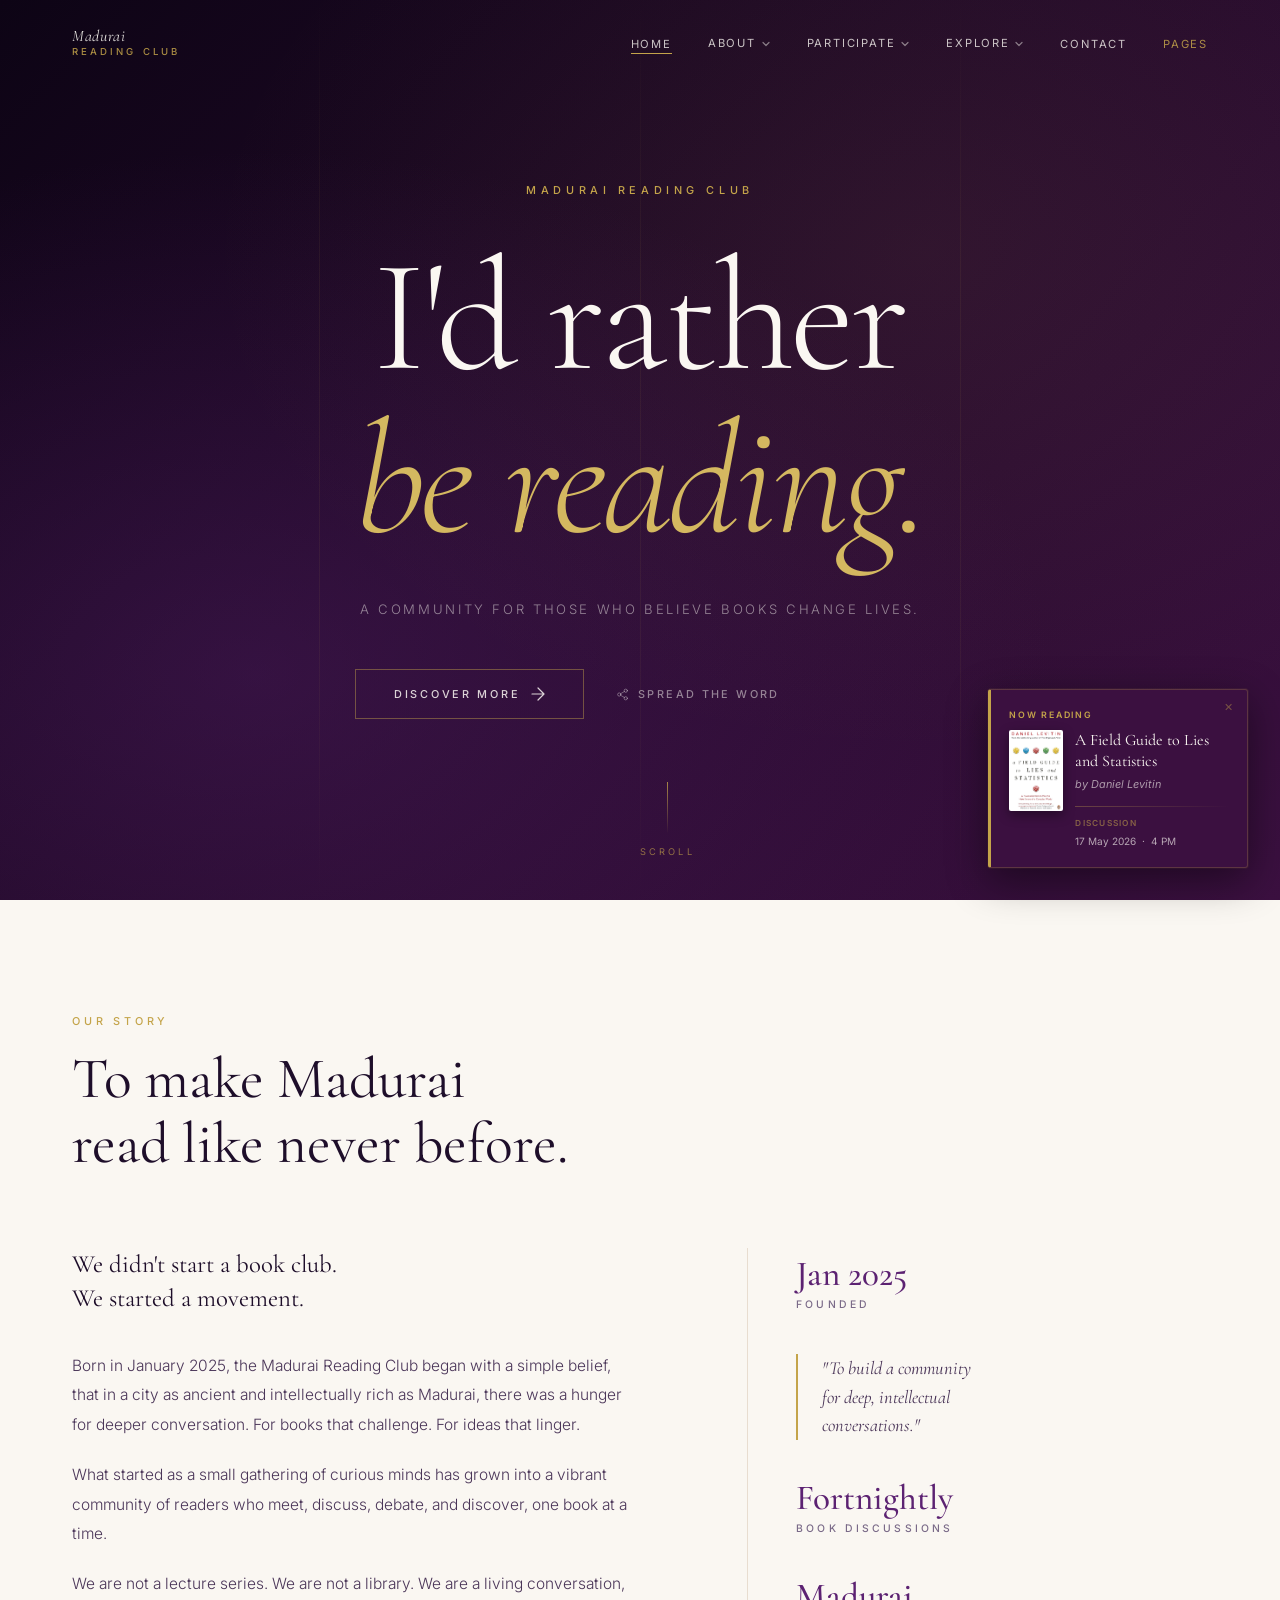
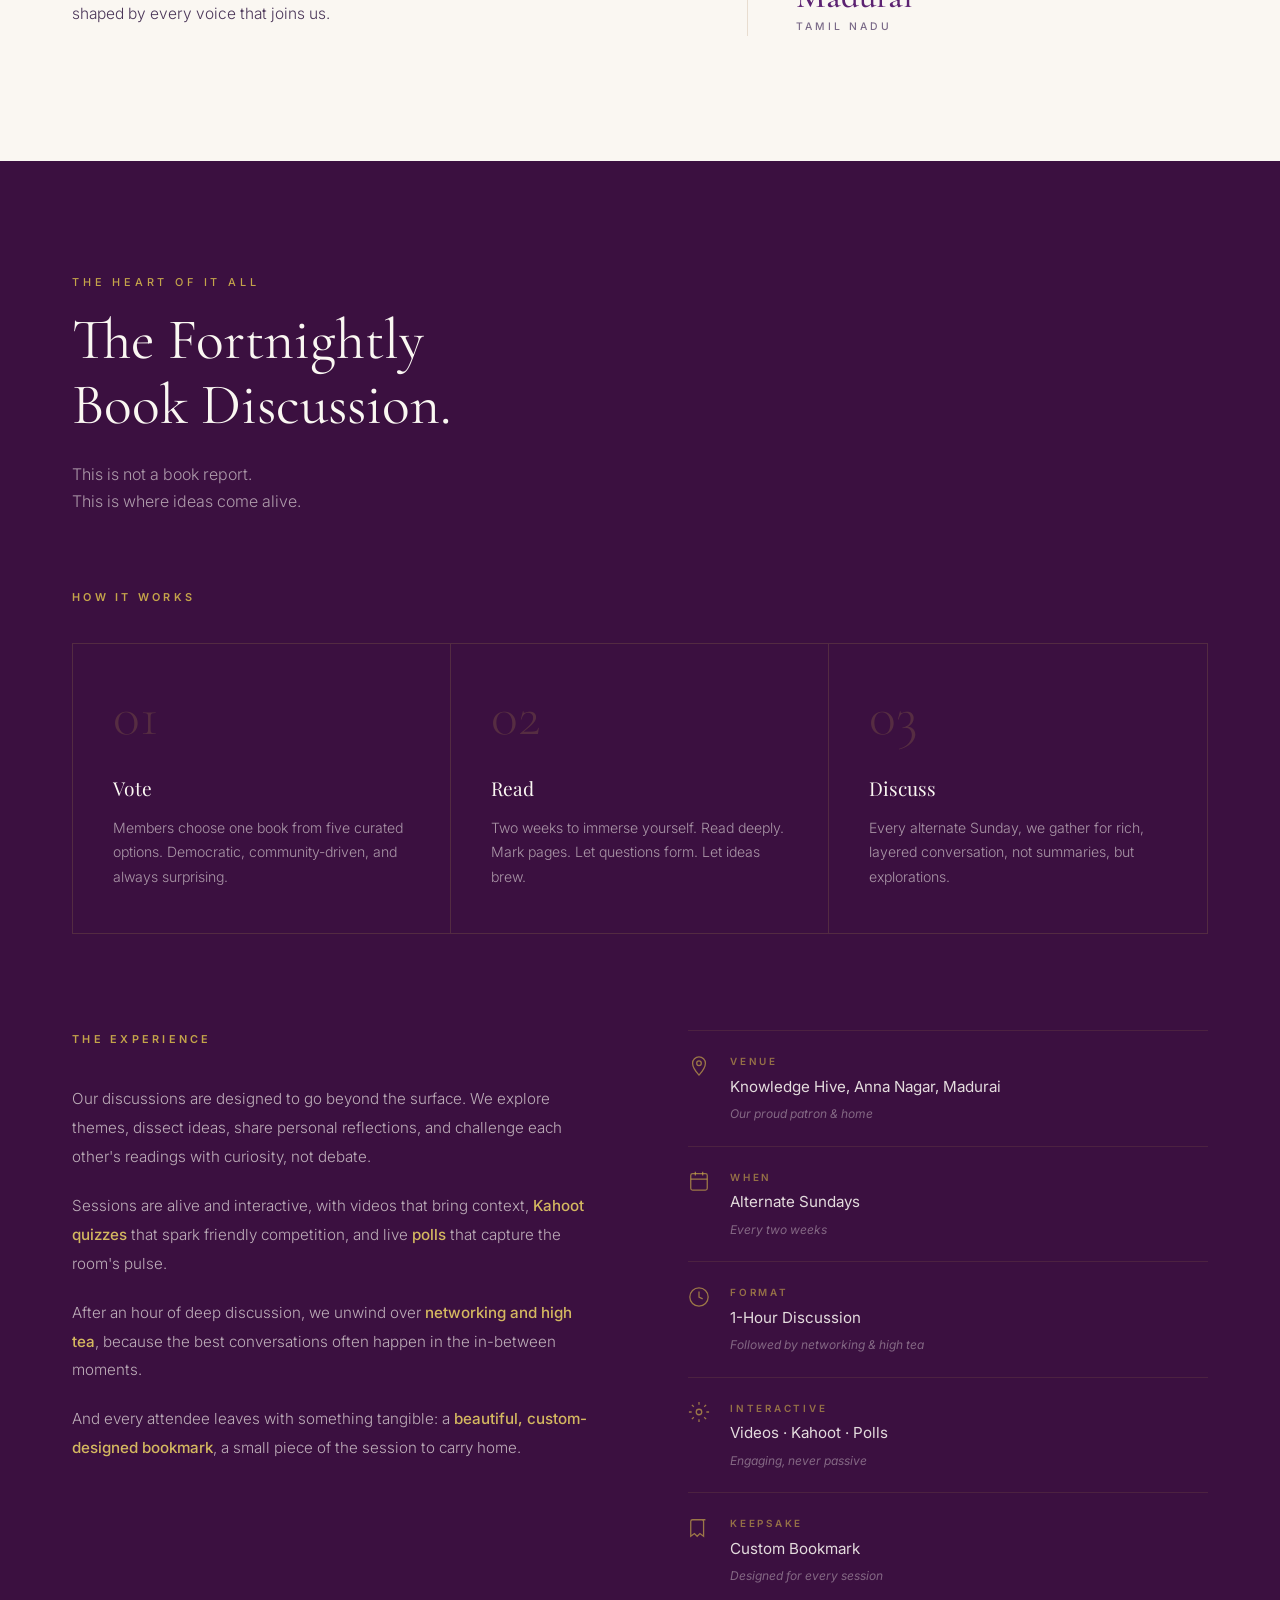
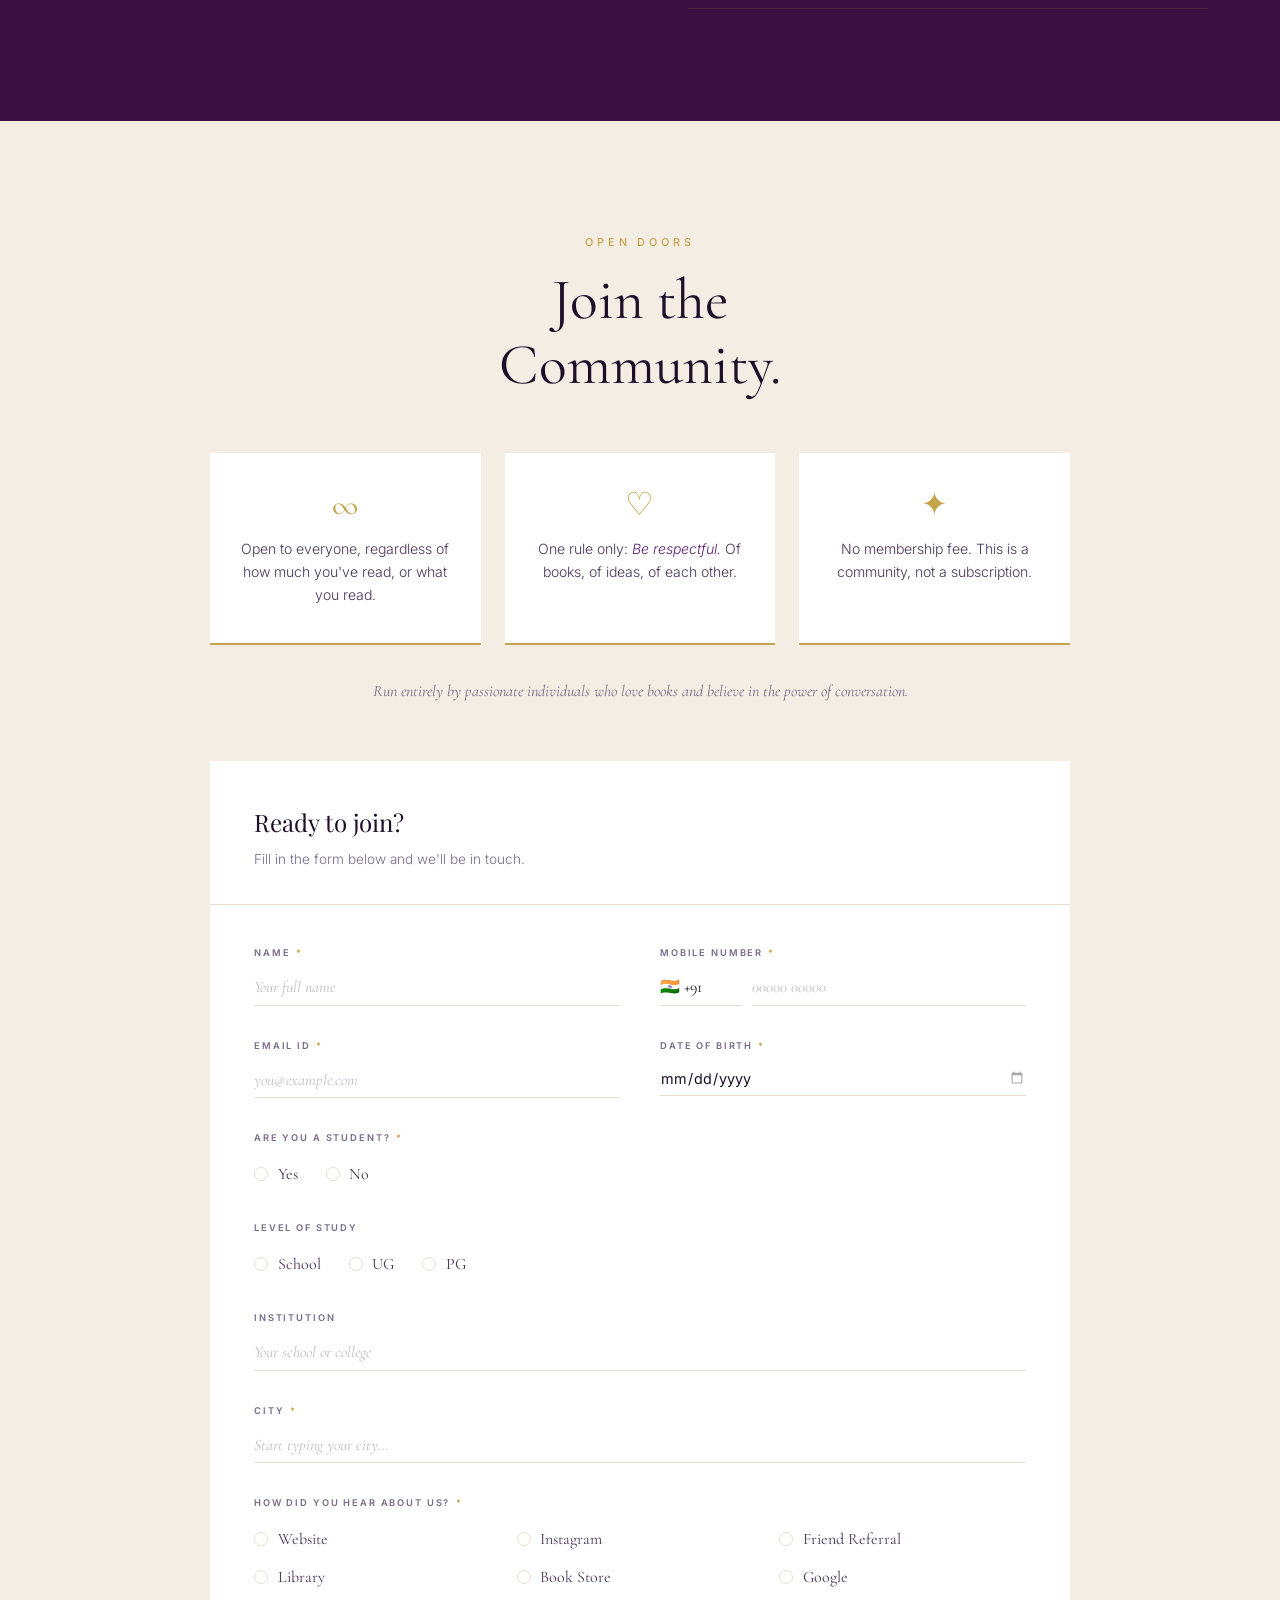
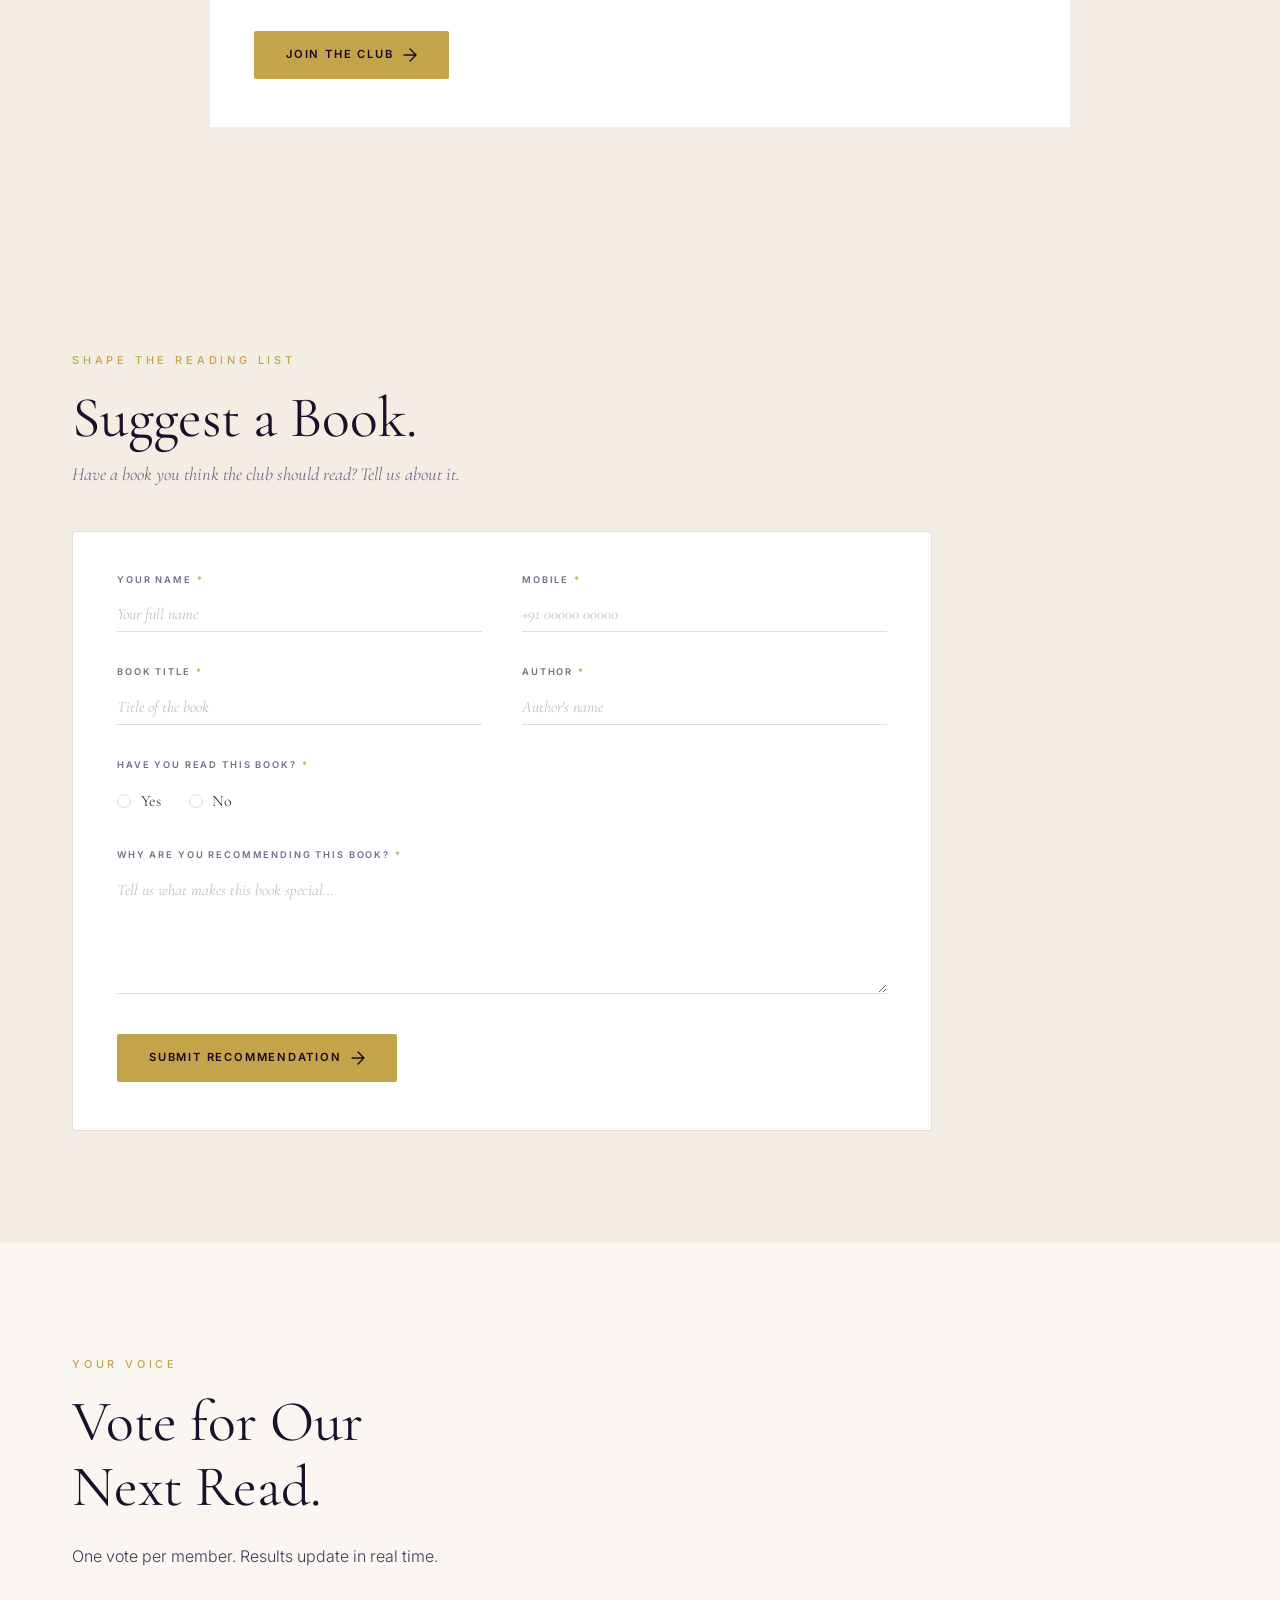
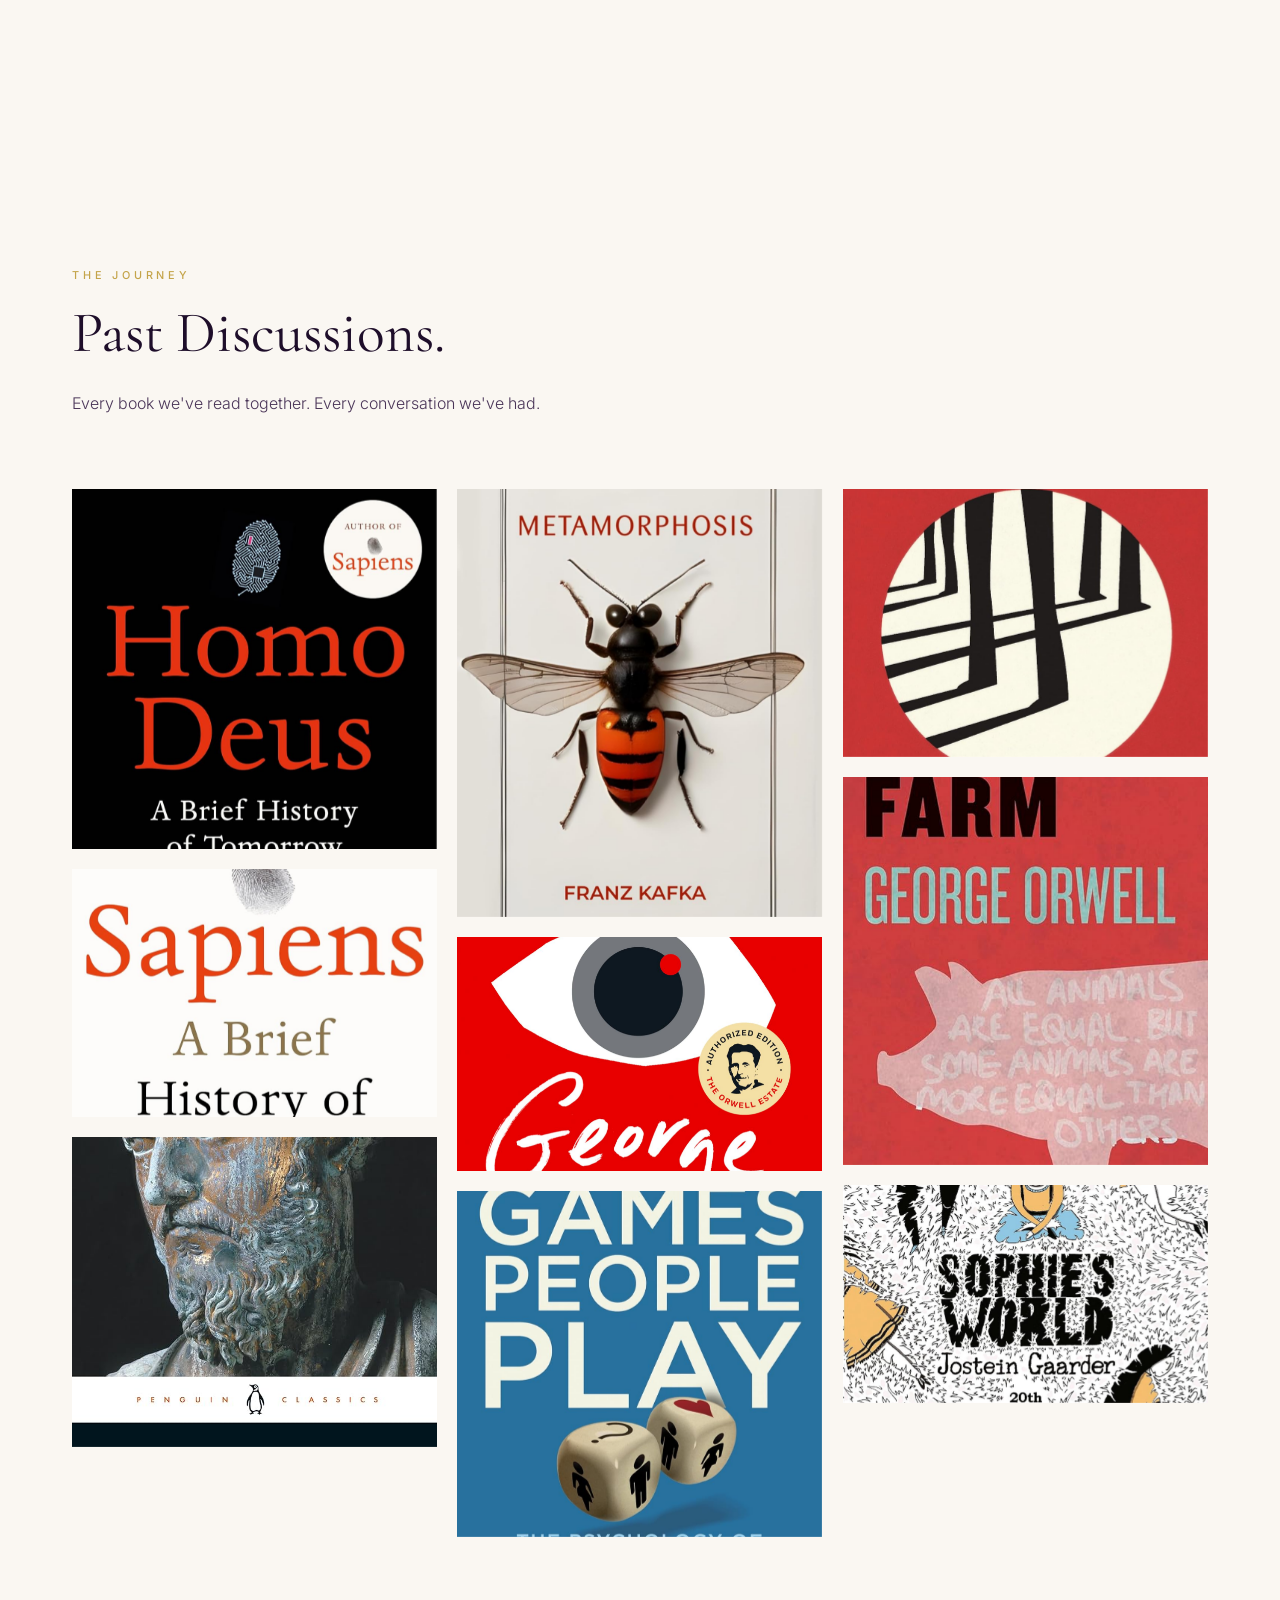
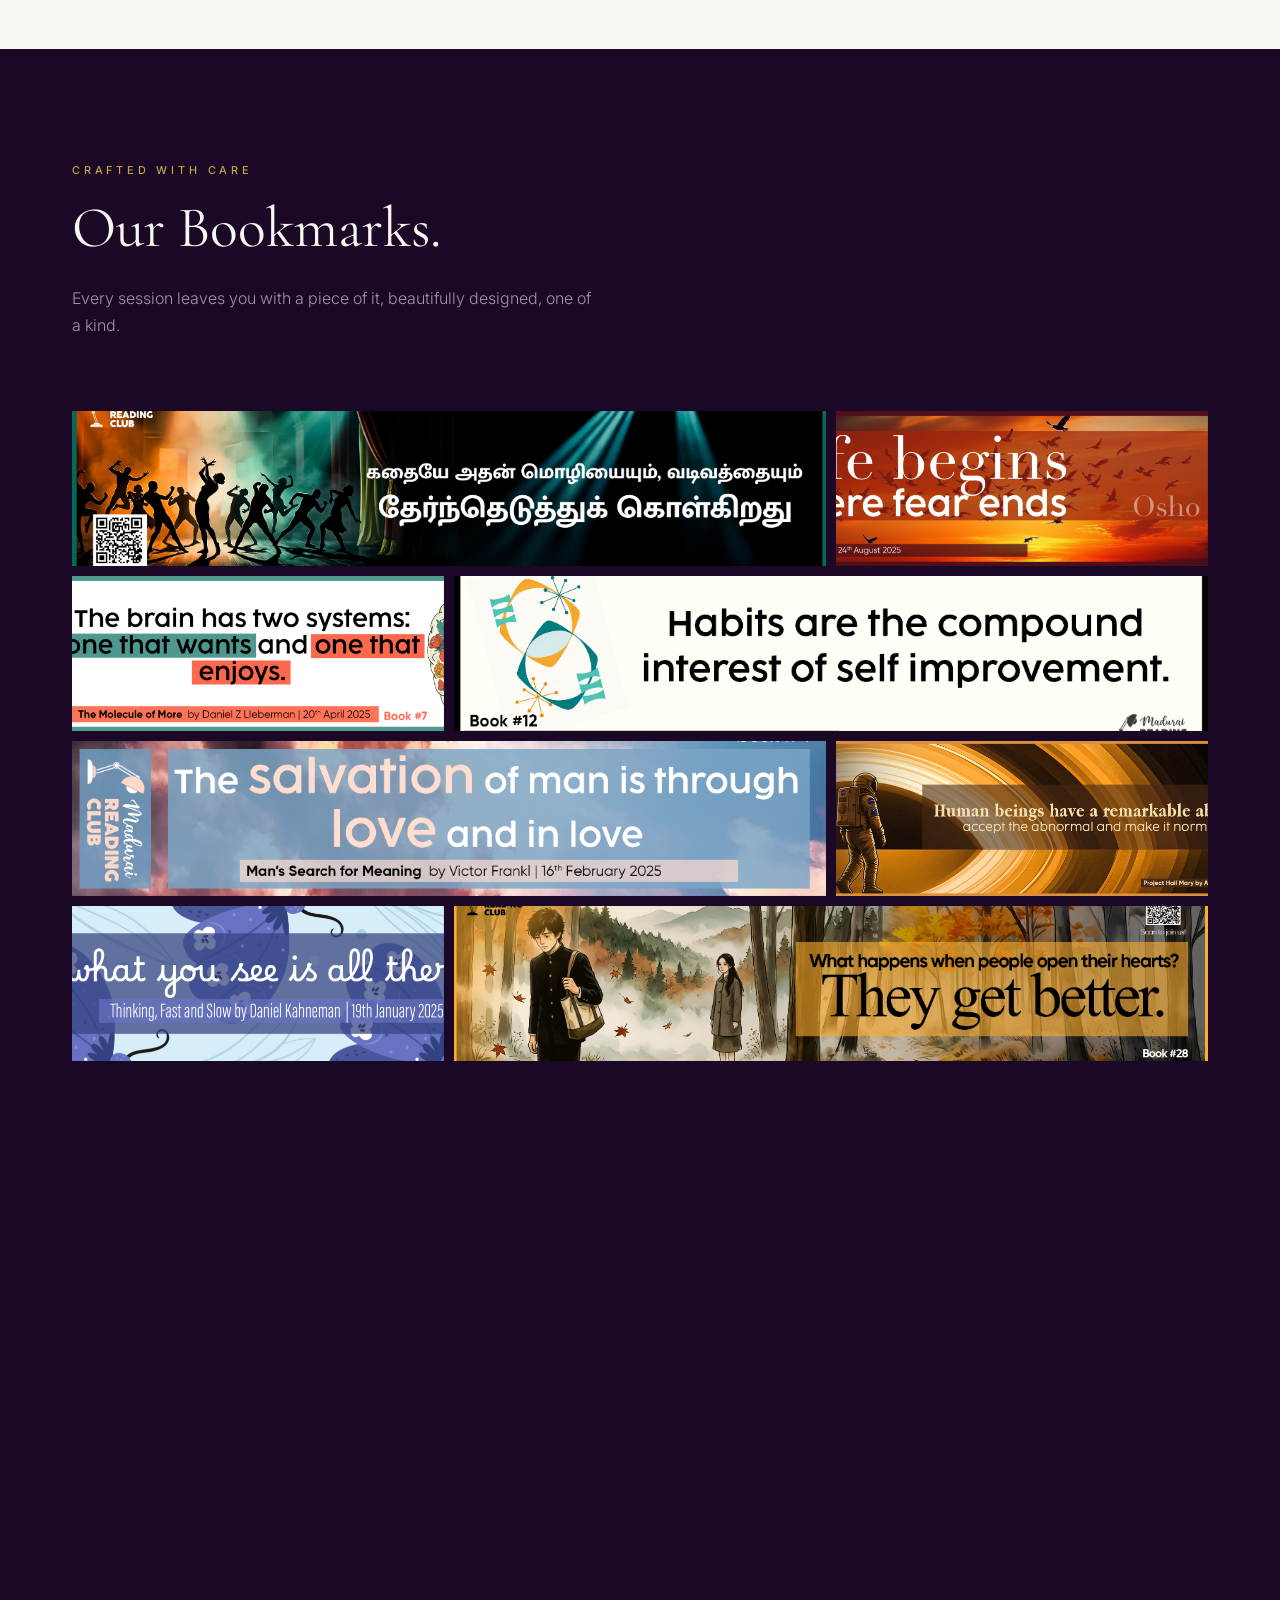
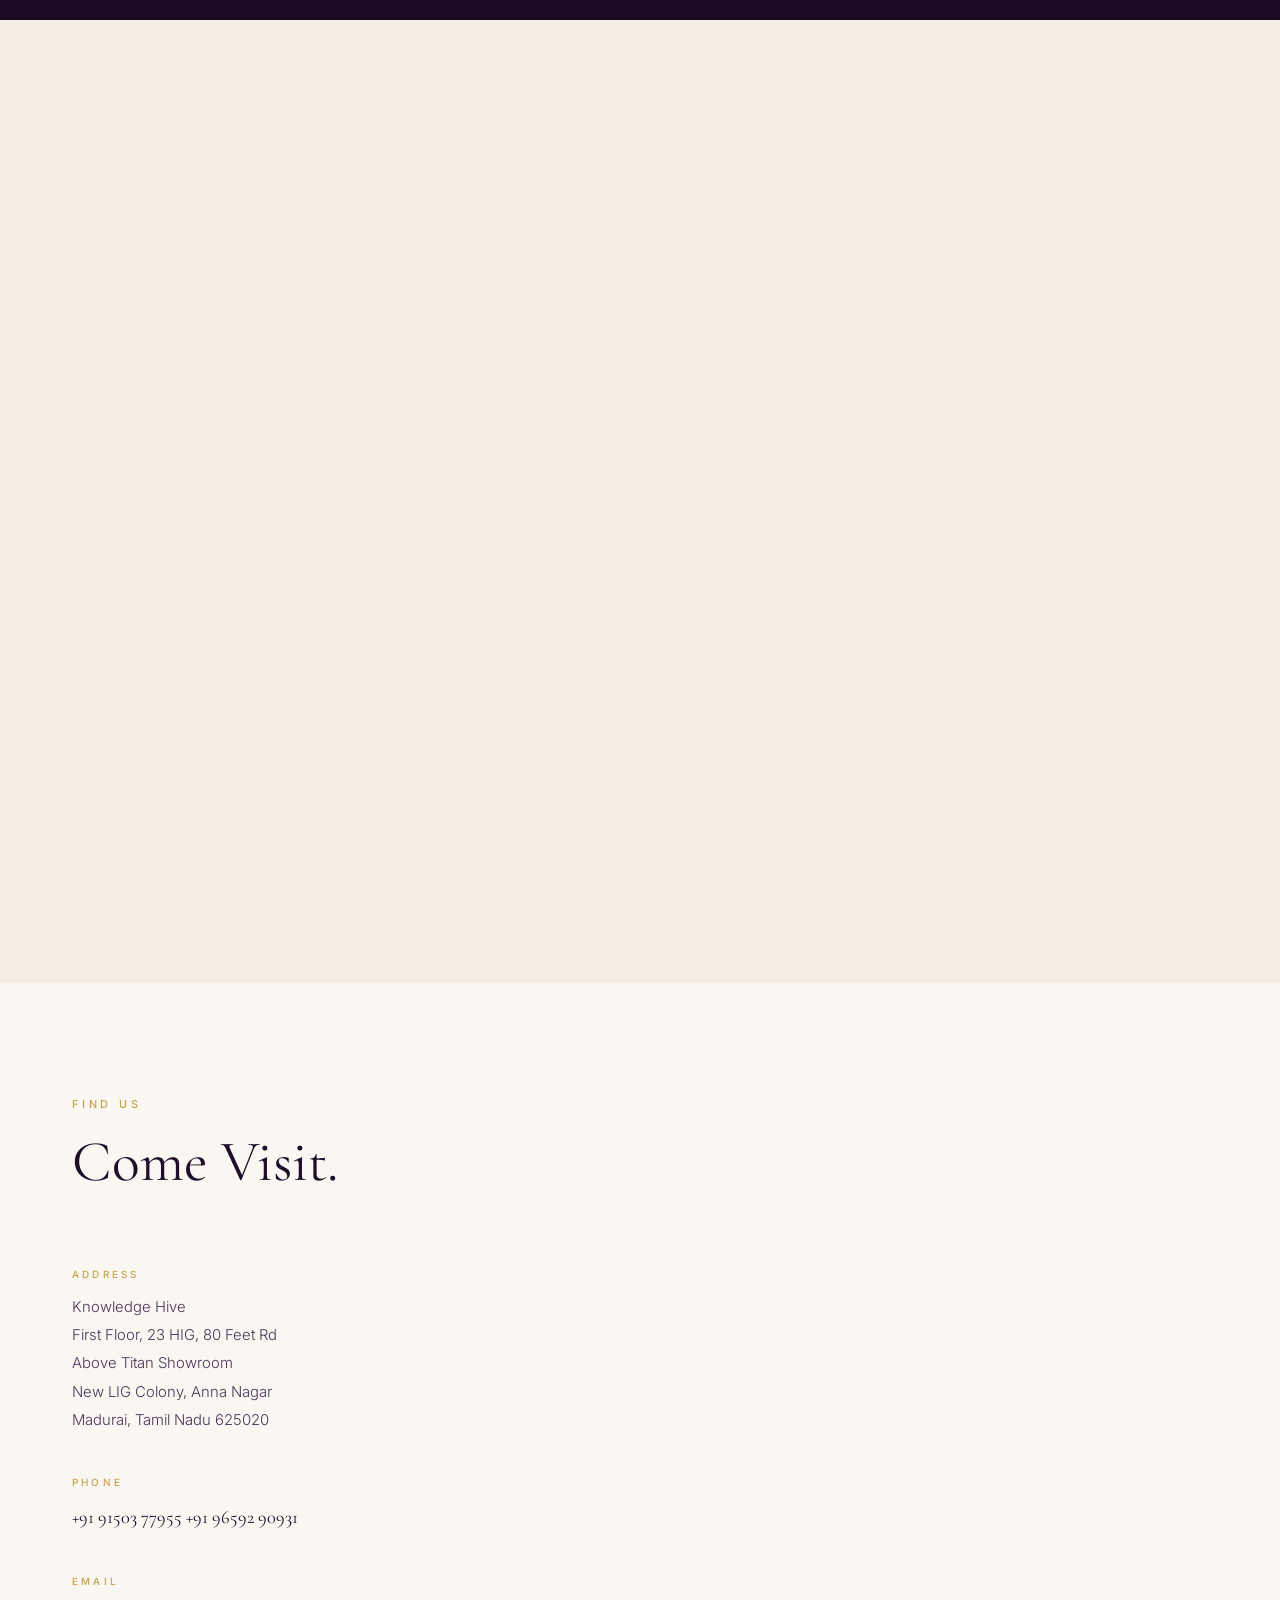
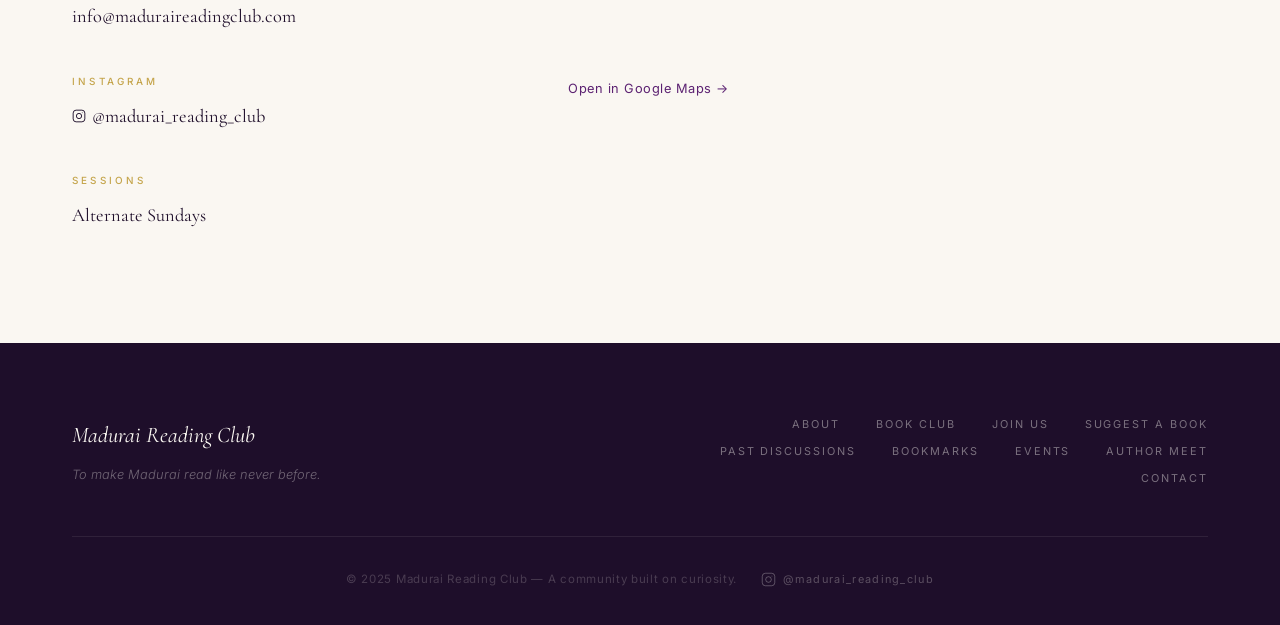
==== index.html @ 2e682411 "Add city autocomplete field to join form Co-Authored-By: Claude Sonnet 4.6 <noreply@anthropic.com>" ====
<!DOCTYPE html>
<html lang="en">
<head>
  <meta charset="UTF-8" />
  <meta name="viewport" content="width=device-width, initial-scale=1.0" />
  <title>Madurai Reading Club: Read. Discuss. Connect.</title>
  <meta name="description" content="A community for deep, intellectual conversations around books. Based in Madurai, Tamil Nadu." />

  <!-- Google Fonts: Cormorant Garamond (display) + Playfair Display (headings) + Inter (body) -->
  <link rel="preconnect" href="https://fonts.googleapis.com" />
  <link rel="preconnect" href="https://fonts.gstatic.com" crossorigin />
  <link href="https://fonts.googleapis.com/css2?family=Cormorant+Garamond:ital,wght@0,300;0,400;0,500;0,600;1,300;1,400;1,500;1,600&family=Playfair+Display:ital,wght@0,400;0,500;0,700;1,400;1,500&family=Inter:wght@300;400;500;600&display=swap" rel="stylesheet" />

  <link rel="icon" type="image/png" href="images/Logo Circular.png" />

  <!-- Open Graph -->
  <meta property="og:title"       content="Madurai Reading Club" />
  <meta property="og:description" content="For those who believe books are meant to be discussed, not just read." />
  <meta property="og:image"       content="https://www.maduraireadingclub.com/contact-card.png" />
  <meta property="og:url"         content="https://www.maduraireadingclub.com" />
  <meta property="og:type"        content="website" />

  <!-- Twitter Card -->
  <meta name="twitter:card"        content="summary_large_image" />
  <meta name="twitter:title"       content="Madurai Reading Club" />
  <meta name="twitter:description" content="For those who believe books are meant to be discussed, not just read." />
  <meta name="twitter:image"       content="https://www.maduraireadingclub.com/contact-card.png" />

  <link rel="stylesheet" href="styles.css" />
</head>
<body>

  <!-- ============================================================
       NAVIGATION
       ============================================================ -->
  <nav class="nav" id="nav">
    <div class="nav-container">
      <a href="#home" class="nav-logo">
        <span class="nav-logo-line1">Madurai</span>
        <span class="nav-logo-line2">Reading Club</span>
      </a>

      <!-- Hamburger (mobile) -->
      <button class="nav-toggle" id="navToggle" aria-label="Open menu" aria-expanded="false">
        <span></span>
        <span></span>
        <span></span>
      </button>

      <ul class="nav-menu" id="navMenu" role="list">

        <li><a href="#home" class="nav-link">Home</a></li>

        <!-- About group -->
        <li class="nav-group" id="navGroupAbout">
          <button class="nav-group-btn" aria-haspopup="true" aria-expanded="false">
            About
            <svg class="nav-chevron" width="10" height="10" viewBox="0 0 10 10" fill="none" aria-hidden="true">
              <path d="M2 3.5l3 3 3-3" stroke="currentColor" stroke-width="1.2" stroke-linecap="round" stroke-linejoin="round"/>
            </svg>
          </button>
          <ul class="nav-dropdown" role="menu">
            <li><a href="#about"       class="nav-link nav-drop-link" role="menuitem">About Us</a></li>
            <li><a href="#book-club"   class="nav-link nav-drop-link" role="menuitem">Book Club</a></li>
            <li><a href="#author-meet" class="nav-link nav-drop-link" role="menuitem">Author Meet</a></li>
          </ul>
        </li>

        <!-- Participate group -->
        <li class="nav-group" id="navGroupParticipate">
          <button class="nav-group-btn" aria-haspopup="true" aria-expanded="false">
            Participate
            <svg class="nav-chevron" width="10" height="10" viewBox="0 0 10 10" fill="none" aria-hidden="true">
              <path d="M2 3.5l3 3 3-3" stroke="currentColor" stroke-width="1.2" stroke-linecap="round" stroke-linejoin="round"/>
            </svg>
          </button>
          <ul class="nav-dropdown" role="menu">
            <li><a href="#join"    class="nav-link nav-drop-link" role="menuitem">Join Us</a></li>
            <li><a href="#vote"    class="nav-link nav-drop-link" role="menuitem">Vote</a></li>
            <li><a href="#suggest" class="nav-link nav-drop-link" role="menuitem">Suggest a Book</a></li>
          </ul>
        </li>

        <!-- Explore group -->
        <li class="nav-group" id="navGroupExplore">
          <button class="nav-group-btn" aria-haspopup="true" aria-expanded="false">
            Explore
            <svg class="nav-chevron" width="10" height="10" viewBox="0 0 10 10" fill="none" aria-hidden="true">
              <path d="M2 3.5l3 3 3-3" stroke="currentColor" stroke-width="1.2" stroke-linecap="round" stroke-linejoin="round"/>
            </svg>
          </button>
          <ul class="nav-dropdown" role="menu">
            <li><a href="#past-books" class="nav-link nav-drop-link" role="menuitem">Past Discussions</a></li>
            <li><a href="#bookmarks"  class="nav-link nav-drop-link" role="menuitem">Bookmarks</a></li>
            <li><a href="#events"     class="nav-link nav-drop-link" role="menuitem">Events</a></li>
          </ul>
        </li>

        <li><a href="#contact" class="nav-link">Contact</a></li>
        <li><a href="https://pages.maduraireadingclub.com" target="_blank" class="nav-link nav-link-pages">Pages</a></li>

      </ul>
    </div>
  </nav>


  <!-- ============================================================
       HERO — "I'd rather be reading."
       ============================================================ -->
  <section class="hero" id="home">
    <div class="hero-bg"></div>
    <!-- Decorative lines -->
    <div class="hero-deco-lines">
      <div class="deco-line"></div>
      <div class="deco-line"></div>
      <div class="deco-line"></div>
    </div>

    <div class="hero-content">
      <p class="hero-eyebrow">Madurai Reading Club</p>
      <h1 class="hero-headline">
        I'd rather<br>
        <em>be reading.</em>
      </h1>
      <p class="hero-subline">A community for those who believe books change lives.</p>
      <div class="hero-actions">
        <a href="#about" class="hero-cta">
          <span>Discover More</span>
          <svg width="14" height="14" viewBox="0 0 14 14" fill="none" aria-hidden="true">
            <path d="M1 7h12M7 1l6 6-6 6" stroke="currentColor" stroke-width="1.2" stroke-linecap="round" stroke-linejoin="round"/>
          </svg>
        </a>

        <button class="hero-share" id="shareBtn" aria-label="Share Madurai Reading Club">
          <svg class="hero-share-icon" width="13" height="13" viewBox="0 0 24 24" fill="none" stroke="currentColor" stroke-width="1.6" stroke-linecap="round" stroke-linejoin="round" aria-hidden="true">
            <circle cx="18" cy="5"  r="3"/><circle cx="6"  cy="12" r="3"/><circle cx="18" cy="19" r="3"/>
            <line x1="8.59"  y1="13.51" x2="15.42" y2="17.49"/>
            <line x1="15.41" y1="6.51"  x2="8.59"  y2="10.49"/>
          </svg>
          <span class="hero-share-label">Spread the Word</span>
        </button>
      </div>
    </div>

    <div class="hero-scroll-indicator" aria-hidden="true">
      <div class="scroll-line"></div>
      <span>Scroll</span>
    </div>
  </section>


  <!-- ============================================================
       ABOUT THE CLUB
       ============================================================ -->
  <section class="section about" id="about">
    <div class="container">
      <div class="section-header fade-up">
        <span class="section-label">Our Story</span>
        <h2 class="section-title">To make Madurai<br>read like never before.</h2>
      </div>

      <div class="about-grid">
        <div class="about-text fade-up">
          <p class="about-lead">We didn't start a book club.<br>We started a movement.</p>
          <p>Born in January 2025, the Madurai Reading Club began with a simple belief, that in a city as ancient and intellectually rich as Madurai, there was a hunger for deeper conversation. For books that challenge. For ideas that linger.</p>
          <p>What started as a small gathering of curious minds has grown into a vibrant community of readers who meet, discuss, debate, and discover, one book at a time.</p>
          <p>We are not a lecture series. We are not a library. We are a living conversation, shaped by every voice that joins us.</p>
        </div>

        <div class="about-aside fade-up delay-1">
          <div class="about-stat">
            <span class="stat-number">Jan 2025</span>
            <span class="stat-label">Founded</span>
          </div>
          <div class="about-quote">
            <blockquote>
              "To build a community<br>for deep, intellectual<br>conversations."
            </blockquote>
          </div>
          <div class="about-stat">
            <span class="stat-number">Fortnightly</span>
            <span class="stat-label">Book Discussions</span>
          </div>
          <div class="about-stat">
            <span class="stat-number">Madurai</span>
            <span class="stat-label">Tamil Nadu</span>
          </div>
        </div>
      </div>
    </div>
  </section>


  <!-- ============================================================
       FORTNIGHTLY BOOK DISCUSSION — Flagship Section
       ============================================================ -->
  <section class="section book-club" id="book-club">
    <div class="container">

      <!-- Header -->
      <div class="section-header fade-up">
        <span class="section-label">The Heart of It All</span>
        <h2 class="section-title">The Fortnightly<br>Book Discussion.</h2>
        <p class="section-intro">This is not a book report.<br>This is where ideas come alive.</p>
      </div>

      <!-- How It Works -->
      <div class="how-it-works fade-up">
        <h3 class="subsection-title">How It Works</h3>
        <div class="steps-grid">
          <div class="step-card">
            <div class="step-number">01</div>
            <div class="step-body">
              <h4>Vote</h4>
              <p>Members choose one book from five curated options. Democratic, community-driven, and always surprising.</p>
            </div>
          </div>
          <div class="step-card">
            <div class="step-number">02</div>
            <div class="step-body">
              <h4>Read</h4>
              <p>Two weeks to immerse yourself. Read deeply. Mark pages. Let questions form. Let ideas brew.</p>
            </div>
          </div>
          <div class="step-card">
            <div class="step-number">03</div>
            <div class="step-body">
              <h4>Discuss</h4>
              <p>Every alternate Sunday, we gather for rich, layered conversation, not summaries, but explorations.</p>
            </div>
          </div>
        </div>
      </div>

      <!-- The Experience -->
      <div class="experience">
        <div class="experience-text fade-up">
          <h3 class="subsection-title">The Experience</h3>
          <p>Our discussions are designed to go beyond the surface. We explore themes, dissect ideas, share personal reflections, and challenge each other's readings with curiosity, not debate.</p>
          <p>Sessions are alive and interactive, with videos that bring context, <strong>Kahoot quizzes</strong> that spark friendly competition, and live <strong>polls</strong> that capture the room's pulse.</p>
          <p>After an hour of deep discussion, we unwind over <strong>networking and high tea</strong>, because the best conversations often happen in the in-between moments.</p>
          <p>And every attendee leaves with something tangible: a <strong>beautiful, custom-designed bookmark</strong>, a small piece of the session to carry home.</p>
        </div>

        <div class="experience-details fade-up delay-1">
          <div class="detail-row">
            <div class="detail-icon" aria-hidden="true">
              <svg viewBox="0 0 24 24" fill="none" stroke="currentColor" stroke-width="1.4">
                <path d="M12 2C8.13 2 5 5.13 5 9c0 5.25 7 13 7 13s7-7.75 7-13c0-3.87-3.13-7-7-7z"/>
                <circle cx="12" cy="9" r="2.5"/>
              </svg>
            </div>
            <div class="detail-text">
              <span class="detail-label">Venue</span>
              <span class="detail-value">Knowledge Hive, Anna Nagar, Madurai</span>
              <span class="detail-note">Our proud patron &amp; home</span>
            </div>
          </div>

          <div class="detail-row">
            <div class="detail-icon" aria-hidden="true">
              <svg viewBox="0 0 24 24" fill="none" stroke="currentColor" stroke-width="1.4">
                <rect x="3" y="4" width="18" height="18" rx="2"/>
                <path d="M16 2v4M8 2v4M3 10h18"/>
              </svg>
            </div>
            <div class="detail-text">
              <span class="detail-label">When</span>
              <span class="detail-value">Alternate Sundays</span>
              <span class="detail-note">Every two weeks</span>
            </div>
          </div>

          <div class="detail-row">
            <div class="detail-icon" aria-hidden="true">
              <svg viewBox="0 0 24 24" fill="none" stroke="currentColor" stroke-width="1.4">
                <circle cx="12" cy="12" r="10"/>
                <path d="M12 6v6l4 2"/>
              </svg>
            </div>
            <div class="detail-text">
              <span class="detail-label">Format</span>
              <span class="detail-value">1-Hour Discussion</span>
              <span class="detail-note">Followed by networking &amp; high tea</span>
            </div>
          </div>

          <div class="detail-row">
            <div class="detail-icon" aria-hidden="true">
              <svg viewBox="0 0 24 24" fill="none" stroke="currentColor" stroke-width="1.4">
                <circle cx="12" cy="12" r="3"/>
                <path d="M12 1v3M12 20v3M4.22 4.22l2.12 2.12M17.66 17.66l2.12 2.12M1 12h3M20 12h3M4.22 19.78l2.12-2.12M17.66 6.34l2.12-2.12"/>
              </svg>
            </div>
            <div class="detail-text">
              <span class="detail-label">Interactive</span>
              <span class="detail-value">Videos · Kahoot · Polls</span>
              <span class="detail-note">Engaging, never passive</span>
            </div>
          </div>

          <div class="detail-row">
            <div class="detail-icon" aria-hidden="true">
              <svg viewBox="0 0 24 24" fill="none" stroke="currentColor" stroke-width="1.4">
                <path d="M19 3H5a2 2 0 0 0-2 2v16l4-3 3 3 3-3 4 3V5a2 2 0 0 0-2-2z"/>
              </svg>
            </div>
            <div class="detail-text">
              <span class="detail-label">Keepsake</span>
              <span class="detail-value">Custom Bookmark</span>
              <span class="detail-note">Designed for every session</span>
            </div>
          </div>
        </div>
      </div>

    </div>
  </section>


  <!-- ============================================================
       JOIN THE COMMUNITY
       ============================================================ -->
  <section class="section join" id="join">
    <div class="container">
      <div class="join-inner fade-up">
        <span class="section-label">Open Doors</span>
        <h2 class="section-title">Join the<br>Community.</h2>

        <div class="join-values">
          <div class="value-card">
            <div class="value-glyph">∞</div>
            <p>Open to everyone, regardless of how much you've read, or what you read.</p>
          </div>
          <div class="value-card">
            <div class="value-glyph">♡</div>
            <p>One rule only: <em>Be respectful.</em> Of books, of ideas, of each other.</p>
          </div>
          <div class="value-card">
            <div class="value-glyph">✦</div>
            <p>No membership fee. This is a community, not a subscription.</p>
          </div>
        </div>

        <p class="join-note">Run entirely by passionate individuals who love books and believe in the power of conversation.</p>

        <div class="join-form-wrap">
          <div class="join-form-header">
            <h3>Ready to join?</h3>
            <p>Fill in the form below and we'll be in touch.</p>
          </div>

          <form class="custom-join-form" id="joinForm" novalidate>

            <div class="cjf-grid">
              <div class="cjf-field">
                <label class="cjf-label" for="cjf-name">Name <span class="cjf-req">*</span></label>
                <input class="cjf-input" type="text" id="cjf-name" name="entry.687177433" placeholder="Your full name" required />
              </div>
              <div class="cjf-field">
                <label class="cjf-label" for="cjf-mobile-local">Mobile Number <span class="cjf-req">*</span></label>
                <!-- Hidden input carries the combined value to Google Forms -->
                <input type="hidden" id="cjf-mobile" name="entry.2056487195" />
                <div class="cjf-phone-wrap">
                  <select class="cjf-country-select" id="cjf-country-code" aria-label="Country code">
                    <option value="+91"  selected>🇮🇳 +91</option>
                    <option value="+1"        >🇺🇸 +1</option>
                    <option value="+44"       >🇬🇧 +44</option>
                    <option value="+61"       >🇦🇺 +61</option>
                    <option value="+971"      >🇦🇪 +971</option>
                    <option value="+65"       >🇸🇬 +65</option>
                    <option value="+60"       >🇲🇾 +60</option>
                    <option value="+94"       >🇱🇰 +94</option>
                    <option value="+880"      >🇧🇩 +880</option>
                    <option value="+92"       >🇵🇰 +92</option>
                    <option value="+49"       >🇩🇪 +49</option>
                    <option value="+33"       >🇫🇷 +33</option>
                  </select>
                  <input
                    class="cjf-input cjf-phone-input"
                    type="tel"
                    id="cjf-mobile-local"
                    placeholder="00000 00000"
                    autocomplete="tel-national"
                    inputmode="numeric"
                    required
                  />
                </div>
                <p class="cjf-phone-error" id="cjf-phone-error"></p>
              </div>
              <div class="cjf-field">
                <label class="cjf-label" for="cjf-email">Email ID <span class="cjf-req">*</span></label>
                <input class="cjf-input" type="email" id="cjf-email" name="entry.350432692" placeholder="you@example.com" required />
              </div>
              <div class="cjf-field">
                <label class="cjf-label" for="cjf-dob">Date of Birth <span class="cjf-req">*</span></label>
                <input class="cjf-input" type="date" id="cjf-dob" name="entry.240434518" required />
              </div>
            </div>

            <div class="cjf-field">
              <label class="cjf-label">Are you a student? <span class="cjf-req">*</span></label>
              <div class="cjf-radio-group">
                <label class="cjf-radio-label">
                  <input type="radio" name="entry.2050319011" value="Yes" required />
                  <span class="cjf-radio-custom"></span>
                  <span>Yes</span>
                </label>
                <label class="cjf-radio-label">
                  <input type="radio" name="entry.2050319011" value="No" />
                  <span class="cjf-radio-custom"></span>
                  <span>No</span>
                </label>
              </div>
            </div>

            <div class="cjf-field">
              <label class="cjf-label">Level of Study</label>
              <div class="cjf-radio-group">
                <label class="cjf-radio-label">
                  <input type="radio" name="entry.2071127740" value="School" />
                  <span class="cjf-radio-custom"></span>
                  <span>School</span>
                </label>
                <label class="cjf-radio-label">
                  <input type="radio" name="entry.2071127740" value="UG" />
                  <span class="cjf-radio-custom"></span>
                  <span>UG</span>
                </label>
                <label class="cjf-radio-label">
                  <input type="radio" name="entry.2071127740" value="PG" />
                  <span class="cjf-radio-custom"></span>
                  <span>PG</span>
                </label>
              </div>
            </div>

            <div class="cjf-field">
              <label class="cjf-label" for="cjf-institution">Institution</label>
              <input class="cjf-input" type="text" id="cjf-institution" name="entry.979352479" placeholder="Your school or college" />
            </div>

            <div class="cjf-field">
              <label class="cjf-label" for="cjf-city">City <span class="cjf-req">*</span></label>
              <input class="cjf-input" type="text" id="cjf-city" list="city-list" placeholder="Start typing your city…" autocomplete="off" required />
              <datalist id="city-list">
                <option value="Madurai">
                <option value="Chennai">
                <option value="Coimbatore">
                <option value="Trichy">
                <option value="Salem">
                <option value="Tirunelveli">
                <option value="Vellore">
                <option value="Erode">
                <option value="Thoothukudi">
                <option value="Dindigul">
                <option value="Thanjavur">
                <option value="Kanyakumari">
                <option value="Nagercoil">
                <option value="Kumbakonam">
                <option value="Karur">
                <option value="Namakkal">
                <option value="Sivagangai">
                <option value="Virudhunagar">
                <option value="Ramanathapuram">
                <option value="Krishnagiri">
                <option value="Dharmapuri">
                <option value="Pudukkottai">
                <option value="Perambalur">
                <option value="Bangalore">
                <option value="Hyderabad">
                <option value="Mumbai">
                <option value="Pune">
                <option value="Delhi">
                <option value="Kolkata">
                <option value="Ahmedabad">
                <option value="Chandigarh">
                <option value="Kochi">
                <option value="Thiruvananthapuram">
                <option value="Mysore">
                <option value="Mangalore">
                <option value="Visakhapatnam">
                <option value="Jaipur">
                <option value="Dubai">
                <option value="Singapore">
                <option value="USA">
                <option value="UK">
                <option value="Australia">
                <option value="Canada">
              </datalist>
            </div>

            <div class="cjf-field">
              <label class="cjf-label">How did you hear about us? <span class="cjf-req">*</span></label>
              <div class="cjf-radio-group cjf-radio-grid">
                <label class="cjf-radio-label">
                  <input type="radio" name="entry.1615453040" value="Website" required />
                  <span class="cjf-radio-custom"></span>
                  <span>Website</span>
                </label>
                <label class="cjf-radio-label">
                  <input type="radio" name="entry.1615453040" value="Instagram" />
                  <span class="cjf-radio-custom"></span>
                  <span>Instagram</span>
                </label>
                <label class="cjf-radio-label">
                  <input type="radio" name="entry.1615453040" value="Friend Referral" />
                  <span class="cjf-radio-custom"></span>
                  <span>Friend Referral</span>
                </label>
                <label class="cjf-radio-label">
                  <input type="radio" name="entry.1615453040" value="Library" />
                  <span class="cjf-radio-custom"></span>
                  <span>Library</span>
                </label>
                <label class="cjf-radio-label">
                  <input type="radio" name="entry.1615453040" value="Book Store" />
                  <span class="cjf-radio-custom"></span>
                  <span>Book Store</span>
                </label>
                <label class="cjf-radio-label">
                  <input type="radio" name="entry.1615453040" value="Google" />
                  <span class="cjf-radio-custom"></span>
                  <span>Google</span>
                </label>
              </div>
            </div>

            <button class="cjf-submit" type="submit">
              <span class="cjf-submit-text">Join the Club</span>
              <svg width="14" height="14" viewBox="0 0 14 14" fill="none" aria-hidden="true">
                <path d="M1 7h12M7 1l6 6-6 6" stroke="currentColor" stroke-width="1.4" stroke-linecap="round" stroke-linejoin="round"/>
              </svg>
            </button>

            <div class="cjf-success" id="cjfSuccess" hidden>
              <div class="cjf-success-icon">✦</div>
              <p class="cjf-success-title">You're in.</p>
              <p class="cjf-success-body">We'll be in touch soon. Welcome to the Madurai Reading Club.</p>
            </div>

          </form>
        </div>
      </div>
    </div>
  </section>


  <!-- ============================================================
       SUGGEST A BOOK
       ============================================================ -->
  <section class="section suggest-section" id="suggest">
    <div class="container">
      <div class="suggest-inner fade-up">
        <span class="section-label">Shape the Reading List</span>
        <h2 class="section-title">Suggest a Book.</h2>
        <p class="suggest-lead">Have a book you think the club should read? Tell us about it.</p>

        <div class="suggest-form-wrap">
          <form class="custom-join-form" id="suggestForm" novalidate>

            <div class="cjf-grid">
              <div class="cjf-field">
                <label class="cjf-label" for="sg-name">Your Name <span class="cjf-req">*</span></label>
                <input class="cjf-input" type="text" id="sg-name" name="entry.1597923286" placeholder="Your full name" required />
              </div>
              <div class="cjf-field">
                <label class="cjf-label" for="sg-mobile">Mobile <span class="cjf-req">*</span></label>
                <input class="cjf-input" type="tel" id="sg-mobile" name="entry.1940703212" placeholder="+91 00000 00000" required />
              </div>
              <div class="cjf-field">
                <label class="cjf-label" for="sg-book">Book Title <span class="cjf-req">*</span></label>
                <input class="cjf-input" type="text" id="sg-book" name="entry.1939044781" placeholder="Title of the book" required />
              </div>
              <div class="cjf-field">
                <label class="cjf-label" for="sg-author">Author <span class="cjf-req">*</span></label>
                <input class="cjf-input" type="text" id="sg-author" name="entry.1106333972" placeholder="Author's name" required />
              </div>
            </div>

            <div class="cjf-field">
              <label class="cjf-label">Have you read this book? <span class="cjf-req">*</span></label>
              <div class="cjf-radio-group">
                <label class="cjf-radio-label">
                  <input type="radio" name="entry.537987134" value="Yes" required />
                  <span class="cjf-radio-custom"></span>
                  <span>Yes</span>
                </label>
                <label class="cjf-radio-label">
                  <input type="radio" name="entry.537987134" value="No" />
                  <span class="cjf-radio-custom"></span>
                  <span>No</span>
                </label>
              </div>
            </div>

            <div class="cjf-field">
              <label class="cjf-label" for="sg-why">Why are you recommending this book? <span class="cjf-req">*</span></label>
              <textarea class="cjf-input cjf-textarea" id="sg-why" name="entry.1830698316" placeholder="Tell us what makes this book special..." rows="4" required></textarea>
            </div>

            <button class="cjf-submit" type="submit">
              <span class="cjf-submit-text">Submit Recommendation</span>
              <svg width="14" height="14" viewBox="0 0 14 14" fill="none" aria-hidden="true">
                <path d="M1 7h12M7 1l6 6-6 6" stroke="currentColor" stroke-width="1.4" stroke-linecap="round" stroke-linejoin="round"/>
              </svg>
            </button>

            <div class="cjf-success" id="suggestSuccess" hidden>
              <div class="cjf-success-icon">✦</div>
              <p class="cjf-success-title">Recommendation sent.</p>
              <p class="cjf-success-body">Thank you, we'll review your suggestion for the next reading list.</p>
            </div>

          </form>
        </div>
      </div>
    </div>
  </section>


  <!-- ============================================================
       VOTE — Next Book Discussion
       ============================================================ -->
  <section class="section vote-section" id="vote">
    <div class="container">
      <div class="section-header fade-up">
        <span class="section-label">Your Voice</span>
        <h2 class="section-title">Vote for Our<br>Next Read.</h2>
        <p class="section-intro" id="voteIntro">One vote per member. Results update in real time.</p>
      </div>

      <!-- Cards injected by script.js → buildVoting() -->
      <div class="vote-grid" id="voteGrid"></div>

      <!-- Voted confirmation banner -->
      <div class="vote-confirmed" id="voteConfirmed" hidden>
        <span class="vote-confirmed-glyph">✦</span>
        <p>Your vote has been cast. Results update live below.</p>
      </div>
    </div>
  </section>


  <!-- ============================================================
       PAST DISCUSSIONS — Book Cover Gallery
       ============================================================ -->
  <section class="section gallery-section" id="past-books">
    <div class="container">
      <div class="section-header fade-up">
        <span class="section-label">The Journey</span>
        <h2 class="section-title">Past Discussions.</h2>
        <p class="section-intro">Every book we've read together. Every conversation we've had.</p>
      </div>

      <!--
        HOW TO ADD YOUR BOOK COVERS:
          1. Create a folder called  images/books/  next to index.html
          2. Place your book cover files inside it (JPG / PNG / WEBP)
          3. Open script.js and add the filenames to GALLERY_CONFIG.books.files
             e.g.  files: ['sapiens.jpg', 'atomic-habits.jpg', 'alchemist.jpg']
        The gallery will automatically shuffle, cycle and crossfade them.
      -->
      <div class="masonry-gallery" id="pastBooksGallery">
        <!-- Slots are generated by script.js →  GalleryCycler -->
      </div>
    </div>
  </section>


  <!-- ============================================================
       BOOKMARKS GALLERY
       ============================================================ -->
  <section class="section gallery-section bookmarks-section" id="bookmarks">
    <div class="container">
      <div class="section-header fade-up">
        <span class="section-label">Crafted with Care</span>
        <h2 class="section-title">Our Bookmarks.</h2>
        <p class="section-intro">Every session leaves you with a piece of it, beautifully designed, one of a kind.</p>
      </div>

      <!--
        HOW TO ADD YOUR BOOKMARK IMAGES — two options:

        OPTION A (automatic — recommended):
          1. Create folder  images/bookmarks/  next to index.html
          2. Place your wide-format bookmark images inside (JPG / PNG / WEBP)
          3. Create  images/bookmarks/manifest.json  with just:
               ["session-01.jpg", "session-02.jpg", "session-03.jpg"]
             The gallery will discover and cycle them automatically.

        OPTION B (manual fallback):
          Add filenames to GALLERY_CONFIG.bookmarks.files in script.js.

        Layout: interlocking collage — wide items (span 2 cols) alternate with
        narrow items (span 1 col) to create a brick-wall offset pattern.
        Aspect ratio matches the ~4.3:1 panoramic bookmark format.
      -->
      <div class="collage-gallery" id="bookmarksGallery">
        <!-- Slots are generated by script.js → GalleryCycler (collage mode) -->
      </div>
    </div>
  </section>


  <!-- ============================================================
       EVENTS
       ============================================================ -->
  <section class="section events-section" id="events">
    <div class="container">
      <div class="section-header fade-up">
        <span class="section-label">In the Room</span>
        <h2 class="section-title">Events.</h2>
        <p class="section-intro">Every gathering, every moment, every conversation. Captured.</p>
      </div>

      <!-- Event albums are injected here by script.js → buildEventsGallery() -->
      <div class="events-gallery" id="eventsGallery"></div>

    </div>
  </section>


  <!-- ============================================================
       AUTHOR MEET
       ============================================================ -->
  <section class="section author-meet" id="author-meet">
    <div class="container">
      <div class="author-inner fade-up">
        <span class="section-label">An Invitation</span>
        <h2 class="section-title">Meet the Author.</h2>

        <div class="author-content">
          <p class="author-lead">Are you a published author?<br>We'd love to have you.</p>

          <p class="author-body">The Madurai Reading Club believes the most powerful literary experience is when readers get to speak directly with the mind behind the words. We invite published authors to engage with our community, for an evening of genuine, unhurried conversation.</p>

          <div class="author-terms">
            <div class="term-row">
              <span class="term-check">✓</span>
              <p>Open to all published authors, fiction, non-fiction, poetry, regional literature, and beyond.</p>
            </div>
            <div class="term-row">
              <span class="term-check">✓</span>
              <p>Community-run event, no fee charged to attendees, and no speaker fee offered. Pure literary exchange.</p>
            </div>
            <div class="term-row">
              <span class="term-check">✓</span>
              <p>An authentic, intimate gathering of readers who are genuinely curious about your work and your world.</p>
            </div>
          </div>

          <div class="author-cta-block">
            <p class="author-cta-label">Interested? Reach out to us.</p>
            <a href="mailto:info@maduraireadingclub.com" class="author-email-link">
              info@maduraireadingclub.com
              <svg width="16" height="16" viewBox="0 0 24 24" fill="none" stroke="currentColor" stroke-width="1.5" aria-hidden="true">
                <path d="M5 12h14M12 5l7 7-7 7"/>
              </svg>
            </a>
          </div>
        </div>

      </div>
    </div>
  </section>


  <!-- ============================================================
       CONTACT
       ============================================================ -->
  <section class="section contact" id="contact">
    <div class="container">
      <div class="section-header fade-up">
        <span class="section-label">Find Us</span>
        <h2 class="section-title">Come Visit.</h2>
      </div>

      <div class="contact-grid">
        <div class="contact-info fade-up">
          <div class="contact-block">
            <span class="contact-label">Address</span>
            <address>
              Knowledge Hive<br>
              First Floor, 23 HIG, 80 Feet Rd<br>
              Above Titan Showroom<br>
              New LIG Colony, Anna Nagar<br>
              Madurai, Tamil Nadu 625020
            </address>
          </div>
          <div class="contact-block">
            <span class="contact-label">Phone</span>
            <div class="contact-block">

              <div class="contact-value phone-group">
                <a href="tel:+919150377955">+91 91503 77955</a>
                <a href="tel:+919659290931">+91 96592 90931</a>
              </div>
            </div>
            
          </div>
          <div class="contact-block">
            <span class="contact-label">Email</span>
            <a href="mailto:info@maduraireadingclub.com" class="contact-value">info@maduraireadingclub.com</a>
          </div>
          <div class="contact-block">
            <span class="contact-label">Instagram</span>
            <a href="https://www.instagram.com/madurai_reading_club" target="_blank" rel="noopener" class="contact-value contact-instagram">
              <svg width="14" height="14" viewBox="0 0 24 24" fill="none" stroke="currentColor" stroke-width="1.6" aria-hidden="true" style="vertical-align:-2px;margin-right:0.3em;">
                <rect x="2" y="2" width="20" height="20" rx="5" ry="5"/>
                <circle cx="12" cy="12" r="4.5"/>
                <circle cx="17.5" cy="6.5" r="0.8" fill="currentColor" stroke="none"/>
              </svg>
              @madurai_reading_club
            </a>
          </div>
          <div class="contact-block">
            <span class="contact-label">Sessions</span>
            <span class="contact-value">Alternate Sundays</span>
          </div>
        </div>

        <div class="contact-map fade-up delay-1">
          <iframe
            src="https://maps.google.com/maps?q=Knowledge+Hive+Anna+Nagar+Madurai&output=embed&z=16"
            class="contact-map-iframe"
            width="100%"
            height="100%"
            style="border:0; border-radius: inherit;"
            allowfullscreen=""
            loading="lazy"
            referrerpolicy="no-referrer-when-downgrade"
            title="Knowledge Hive location on Google Maps">
          </iframe>
          <a href="https://maps.app.goo.gl/PhfGa4tnWwpor6Ck9" target="_blank" rel="noopener" class="map-open-link">Open in Google Maps →</a>
        </div>
      </div>
    </div>
  </section>


  <!-- ============================================================
       FOOTER
       ============================================================ -->
  <footer class="footer">
    <div class="container">
      <div class="footer-top">
        <div class="footer-brand">
          <span class="footer-name">Madurai Reading Club</span>
          <p class="footer-tagline">To make Madurai read like never before.</p>
        </div>
        <nav class="footer-links" aria-label="Footer navigation">
          <a href="#about">About</a>
          <a href="#book-club">Book Club</a>
          <a href="#join">Join Us</a>
          <a href="#suggest">Suggest a Book</a>
          <a href="#past-books">Past Discussions</a>
          <a href="#bookmarks">Bookmarks</a>
          <a href="#events">Events</a>
          <a href="#author-meet">Author Meet</a>
          <a href="#contact">Contact</a>
        </nav>
      </div>
      <div class="footer-bottom">
        <p>&copy; 2025 Madurai Reading Club &mdash; A community built on curiosity.</p>
        <a href="https://www.instagram.com/madurai_reading_club" target="_blank" rel="noopener" class="footer-instagram">
          <svg width="15" height="15" viewBox="0 0 24 24" fill="none" stroke="currentColor" stroke-width="1.6" aria-hidden="true">
            <rect x="2" y="2" width="20" height="20" rx="5" ry="5"/>
            <circle cx="12" cy="12" r="4.5"/>
            <circle cx="17.5" cy="6.5" r="0.8" fill="currentColor" stroke="none"/>
          </svg>
          @madurai_reading_club
        </a>
      </div>
    </div>
  </footer>


  <!-- Lightbox for gallery -->
  <div class="lightbox" id="lightbox" role="dialog" aria-modal="true" aria-label="Image viewer">
    <div class="lightbox-backdrop" id="lightboxBackdrop"></div>
    <div class="lightbox-frame">
      <button class="lightbox-close" id="lightboxClose" aria-label="Close">&times;</button>
      <img class="lightbox-img" id="lightboxImg" src="" alt="" />
    </div>
  </div>


  <!-- Firebase SDK (for voting) -->
  <script src="https://www.gstatic.com/firebasejs/9.22.2/firebase-app-compat.js"></script>
  <script src="https://www.gstatic.com/firebasejs/9.22.2/firebase-firestore-compat.js"></script>

  <script src="script.js"></script>
</body>
</html>
---- styles.css ----
/* =============================================================
   MADURAI READING CLUB — Stylesheet
   Color palette extracted from the logo:
     Deep Purple  : #3B1040
     Mid Purple   : #5C2272
     Warm Gold    : #C4A44A
     Cream        : #FAF7F2
   ============================================================= */


/* ─── CSS CUSTOM PROPERTIES ──────────────────────────────────── */
:root {
  /* Brand colours */
  --clr-purple-ink:   #1A0826;   /* deepest — hero bg */
  --clr-purple-deep:  #3B1040;   /* primary dark */
  --clr-purple-mid:   #5C2272;   /* medium purple */
  --clr-purple-soft:  #7A3B92;   /* lighter purple */
  --clr-gold:         #C4A44A;   /* warm gold */
  --clr-gold-light:   #D4B860;
  --clr-gold-pale:    #EDD9A0;
  --clr-cream:        #FAF7F2;   /* main bg */
  --clr-cream-warm:   #F3EDE3;
  --clr-cream-mid:    #E8DDD0;
  --clr-text:         #1E0E2A;   /* main text */
  --clr-text-mid:     #4A3558;
  --clr-text-soft:    #7A6A88;
  --clr-white:        #FFFFFF;

  /* Typography */
  --ff-display:  'Cormorant Garamond', Georgia, serif;
  --ff-heading:  'Playfair Display', Georgia, serif;
  --ff-body:     'Inter', -apple-system, BlinkMacSystemFont, sans-serif;

  /* Scale */
  --max-w:  1200px;
  --gutter: 2rem;

  /* Motion */
  --ease:   cubic-bezier(0.25, 0.46, 0.45, 0.94);
  --dur:    0.4s;
}


/* ─── RESET & BASE ───────────────────────────────────────────── */
*, *::before, *::after {
  margin: 0;
  padding: 0;
  box-sizing: border-box;
}

/* Enforce the hidden attribute — CSS display values can override it otherwise */
[hidden] { display: none !important; }

html {
  scroll-behavior: smooth;
  font-size: 16px;
  -webkit-text-size-adjust: 100%;
}

body {
  font-family: var(--ff-body);
  font-weight: 400;
  background: var(--clr-cream);
  color: var(--clr-text);
  line-height: 1.75;
  overflow-x: hidden;
}

img, svg { display: block; max-width: 100%; }
a        { text-decoration: none; color: inherit; }
ul       { list-style: none; }
address  { font-style: normal; }
button   { cursor: pointer; font: inherit; -webkit-appearance: none; appearance: none; background: transparent; border: none; padding: 0; }

:focus-visible {
  outline: 2px solid var(--clr-gold);
  outline-offset: 3px;
}


/* ─── LAYOUT HELPERS ─────────────────────────────────────────── */
.container {
  max-width: var(--max-w);
  margin: 0 auto;
  padding: 0 var(--gutter);
}

.section {
  padding: 7rem 0;
}


/* ─── SCROLL-TRIGGERED FADE-IN ───────────────────────────────── */
/* Default: content visible (no JS = no hidden sections).
   .js-ready is added by script.js, activating the animation. */
.fade-up                         { opacity: 1; transform: translateY(0); }
.js-ready .fade-up               { opacity: 0; transform: translateY(32px);
                                   transition: opacity 0.75s var(--ease), transform 0.75s var(--ease); }
.js-ready .fade-up.visible       { opacity: 1; transform: translateY(0); }
.js-ready .fade-up.delay-1       { transition-delay: 0.15s; }
.js-ready .fade-up.delay-2       { transition-delay: 0.3s; }
.js-ready .fade-up.delay-3       { transition-delay: 0.45s; }


/* ─── SECTION HEADER (shared) ────────────────────────────────── */
.section-header { margin-bottom: 4.5rem; }

.section-label {
  display: block;
  font-family: var(--ff-body);
  font-size: 0.68rem;
  font-weight: 500;
  letter-spacing: 0.35em;
  text-transform: uppercase;
  color: var(--clr-gold);
  margin-bottom: 1rem;
}

.section-title {
  font-family: var(--ff-display);
  font-size: clamp(2.4rem, 4.5vw, 3.8rem);
  font-weight: 400;
  line-height: 1.12;
  color: var(--clr-text);
}

.section-intro {
  margin-top: 1.5rem;
  font-size: 1rem;
  font-weight: 300;
  color: var(--clr-text-mid);
  line-height: 1.7;
  max-width: 520px;
}

.subsection-title {
  font-family: var(--ff-body);
  font-size: 0.68rem;
  font-weight: 600;
  letter-spacing: 0.3em;
  text-transform: uppercase;
  color: var(--clr-gold);
  margin-bottom: 2.25rem;
}


/* ═══════════════════════════════════════════════════════════════
   NAVIGATION
   ═══════════════════════════════════════════════════════════════ */
.nav {
  position: fixed;
  top: 0; left: 0; right: 0;
  z-index: 900;
  padding: 1.6rem 0;
  transition: background var(--dur) var(--ease),
              padding    var(--dur) var(--ease),
              box-shadow var(--dur) var(--ease);
}

.nav.scrolled {
  background: rgba(250, 247, 242, 0.96);
  backdrop-filter: blur(12px);
  -webkit-backdrop-filter: blur(12px);
  padding: 1rem 0;
  box-shadow: 0 1px 0 rgba(59, 16, 64, 0.07);
}

.nav-container {
  max-width: var(--max-w);
  margin: 0 auto;
  padding: 0 var(--gutter);
  display: flex;
  align-items: center;
  justify-content: space-between;
  gap: 2rem;
}

/* Logo */
.nav-logo {
  display: flex;
  flex-direction: column;
  line-height: 1.25;
  transition: opacity 0.3s;
}
.nav-logo:hover { opacity: 0.8; }

.nav-logo-line1 {
  font-family: var(--ff-display);
  font-size: 1rem;
  font-style: italic;
  color: rgba(250, 247, 242, 0.9);
  letter-spacing: 0.04em;
  transition: color 0.3s;
}
.nav-logo-line2 {
  font-family: var(--ff-body);
  font-size: 0.6rem;
  font-weight: 500;
  letter-spacing: 0.32em;
  text-transform: uppercase;
  color: rgba(196, 164, 74, 0.85);
  transition: color 0.3s;
}
.nav.scrolled .nav-logo-line1 { color: var(--clr-purple-deep); }
.nav.scrolled .nav-logo-line2 { color: var(--clr-gold); }

/* Menu */
.nav-menu {
  display: flex;
  align-items: center;
  gap: 2.25rem;
}

.nav-link {
  font-size: 0.7rem;
  font-weight: 400;
  letter-spacing: 0.16em;
  text-transform: uppercase;
  color: rgba(250, 247, 242, 0.78);
  position: relative;
  padding-bottom: 3px;
  transition: color 0.3s;
}
.nav-link::after {
  content: '';
  position: absolute;
  bottom: 0; left: 0;
  width: 0; height: 1px;
  background: var(--clr-gold);
  transition: width 0.35s var(--ease);
}
.nav-link:hover       { color: var(--clr-gold-light); }
.nav-link:hover::after,
.nav-link.active::after { width: 100%; }

.nav.scrolled .nav-link        { color: var(--clr-text-mid); }
.nav.scrolled .nav-link:hover  { color: var(--clr-purple-mid); }

/* Pages external link — subtle gold accent */
.nav-link-pages {
  color: var(--clr-gold) !important;
  opacity: 0.85;
}
.nav-link-pages:hover { opacity: 1; }

/* Hamburger */
.nav-toggle {
  display: none;
  flex-direction: column;
  justify-content: center;
  gap: 5px;
  background: none;
  border: none;
  padding: 6px;
  z-index: 910;
}
.nav-toggle span {
  display: block;
  width: 22px; height: 1.5px;
  background: rgba(250, 247, 242, 0.85);
  border-radius: 1px;
  transition: var(--dur) var(--ease);
}
.nav.scrolled .nav-toggle span { background: var(--clr-purple-deep); }

.nav-toggle.open span:nth-child(1) { transform: rotate(45deg) translate(4.5px, 4.5px); }
.nav-toggle.open span:nth-child(2) { opacity: 0; transform: scaleX(0); }
.nav-toggle.open span:nth-child(3) { transform: rotate(-45deg) translate(4.5px, -4.5px); }


/* ── Nav group dropdowns ───────────────────────────────────── */
.nav-group {
  position: relative;
}
.nav-group-btn {
  display: inline-flex;
  align-items: center;
  gap: 0.3rem;
  font-size: 0.7rem;
  font-weight: 400;
  letter-spacing: 0.16em;
  text-transform: uppercase;
  color: rgba(250, 247, 242, 0.78);
  background: none;
  border: none;
  padding: 0 0 3px;
  cursor: pointer;
  position: relative;
  transition: color 0.3s;
}
.nav-group-btn::after {
  content: '';
  position: absolute;
  bottom: 0; left: 0;
  width: 0; height: 1px;
  background: var(--clr-gold);
  transition: width 0.35s var(--ease);
}
.nav-group:hover .nav-group-btn,
.nav-group.open  .nav-group-btn { color: var(--clr-gold-light); }
.nav-group:hover .nav-group-btn::after,
.nav-group.open  .nav-group-btn::after { width: 100%; }

.nav.scrolled .nav-group-btn { color: var(--clr-text-mid); }
.nav.scrolled .nav-group:hover .nav-group-btn { color: var(--clr-purple-mid); }

.nav-chevron {
  transition: transform 0.25s var(--ease);
  flex-shrink: 0;
  opacity: 0.6;
}
.nav-group:hover .nav-chevron,
.nav-group.open  .nav-chevron { transform: rotate(180deg); opacity: 1; }

/* Dropdown panel */
.nav-dropdown {
  position: absolute;
  top: calc(100% + 0.9rem);
  left: 50%;
  transform: translateX(-50%);
  min-width: 170px;
  background: var(--clr-purple-deep);
  border: 1px solid rgba(196,164,74,0.15);
  border-top: 2px solid var(--clr-gold);
  border-radius: 0 0 3px 3px;
  padding: 0.5rem 0;
  box-shadow: 0 12px 32px rgba(0,0,0,0.4);
  opacity: 0;
  pointer-events: none;
  transform: translateX(-50%) translateY(-6px);
  transition: opacity 0.2s ease, transform 0.2s ease;
  z-index: 920;
  list-style: none;
}
.nav-group:hover .nav-dropdown,
.nav-group.open  .nav-dropdown {
  opacity: 1;
  pointer-events: auto;
  transform: translateX(-50%) translateY(0);
}
.nav-drop-link {
  display: block;
  padding: 0.55rem 1.1rem;
  font-size: 0.65rem;
  letter-spacing: 0.14em;
  color: rgba(250,247,242,0.7) !important;
  white-space: nowrap;
}
.nav-drop-link:hover { color: var(--clr-gold) !important; background: rgba(196,164,74,0.06); }
.nav-drop-link::after { display: none; }

/* Mobile overrides for dropdown */
@media (max-width: 768px) {
  .nav-group-btn {
    font-size: 0.9rem;
    letter-spacing: 0.1em;
    color: rgba(250,247,242,0.78);
    width: 100%;
    justify-content: space-between;
    padding-bottom: 0;
  }
  .nav-group-btn::after { display: none; }
  .nav-dropdown {
    position: static;
    transform: none !important;
    opacity: 1;
    pointer-events: auto;
    background: rgba(255,255,255,0.04);
    border: none;
    border-left: 2px solid rgba(196,164,74,0.25);
    border-top: none;
    border-radius: 0;
    box-shadow: none;
    padding: 0.35rem 0 0.35rem 1rem;
    margin-top: 0.5rem;
    max-height: 0;
    overflow: hidden;
    transition: max-height 0.3s ease;
  }
  .nav-group.open .nav-dropdown {
    max-height: 200px;
  }
  .nav-drop-link {
    font-size: 0.78rem;
    padding: 0.4rem 0;
    color: rgba(250,247,242,0.6) !important;
  }
}


/* ── Suggest a Book section ───────────────────────────────── */
.suggest-section {
  background: var(--clr-cream-warm);
}
.suggest-inner {
  max-width: 860px;
}
.suggest-lead {
  font-family: var(--ff-display);
  font-size: 1.15rem;
  font-style: italic;
  color: var(--clr-text-soft);
  margin-top: 0.5rem;
  margin-bottom: 0;
}
.suggest-form-wrap {
  background: var(--clr-white);
  margin-top: 2.5rem;
  border: 1px solid var(--clr-cream-mid);
  border-radius: 3px;
}
.cjf-textarea {
  resize: vertical;
  min-height: 100px;
  font-family: var(--ff-display);
  font-size: 1rem;
  line-height: 1.6;
  border-bottom: 1px solid var(--clr-cream-mid);
  padding-top: 0.5rem;
}
.cjf-textarea:focus { border-bottom-color: var(--clr-gold); outline: none; }


/* ═══════════════════════════════════════════════════════════════
   HERO
   ═══════════════════════════════════════════════════════════════ */
.hero {
  min-height: 100svh;
  display: flex;
  align-items: center;
  justify-content: center;
  position: relative;
  overflow: hidden;
}

/* Animated gradient background */
.hero-bg {
  position: absolute;
  inset: 0;
  background: linear-gradient(
    135deg,
    #0D0415 0%,
    #3B1040 25%,
    #5C2272 55%,
    #3B1040 78%,
    #0D0415 100%
  );
  background-size: 400% 400%;
  animation: bgShift 22s ease infinite;
  z-index: 0;
}
.hero-bg::after {
  content: '';
  position: absolute;
  inset: 0;
  background:
    radial-gradient(ellipse at 72% 28%, rgba(196, 164, 74, 0.07) 0%, transparent 55%),
    radial-gradient(ellipse at 20% 75%, rgba(92, 34, 114, 0.35) 0%, transparent 55%);
}

@keyframes bgShift {
  0%   { background-position:   0% 50%; }
  50%  { background-position: 100% 50%; }
  100% { background-position:   0% 50%; }
}

/* Decorative vertical lines */
.hero-deco-lines {
  position: absolute;
  inset: 0;
  display: flex;
  justify-content: space-evenly;
  pointer-events: none;
  z-index: 0;
}
.deco-line {
  width: 1px;
  height: 100%;
  background: linear-gradient(
    to bottom,
    transparent,
    rgba(196, 164, 74, 0.07) 30%,
    rgba(196, 164, 74, 0.07) 70%,
    transparent
  );
}

/* Hero content */
.hero-content {
  position: relative;
  z-index: 1;
  text-align: center;
  padding: 0 var(--gutter);
  max-width: 960px;
}

.hero-eyebrow {
  font-family: var(--ff-body);
  font-size: 0.68rem;
  font-weight: 500;
  letter-spacing: 0.42em;
  text-transform: uppercase;
  color: var(--clr-gold);
  margin-bottom: 2.25rem;
  animation: fadeUp 0.9s var(--ease) 0.2s both;
}

.hero-headline {
  font-family: var(--ff-display);
  font-size: clamp(4rem, 13vw, 10rem);
  font-weight: 300;
  line-height: 1.02;
  letter-spacing: -0.02em;
  color: var(--clr-cream);
  animation: fadeUp 0.9s var(--ease) 0.4s both;
}
.hero-headline em {
  font-style: italic;
  font-weight: 300;
  color: var(--clr-gold-light);
}

.hero-subline {
  margin-top: 2.25rem;
  font-size: 0.82rem;
  font-weight: 300;
  letter-spacing: 0.2em;
  text-transform: uppercase;
  color: rgba(250, 247, 242, 0.5);
  animation: fadeUp 0.9s var(--ease) 0.6s both;
}

.hero-cta {
  display: inline-flex;
  align-items: center;
  gap: 0.65rem;
  margin-top: 3rem;
  padding: 0.9rem 2.4rem;
  font-size: 0.68rem;
  font-weight: 500;
  letter-spacing: 0.25em;
  text-transform: uppercase;
  color: rgba(250, 247, 242, 0.85);
  border: 1px solid rgba(196, 164, 74, 0.45);
  transition: background var(--dur), color var(--dur), border-color var(--dur), gap var(--dur);
  animation: fadeUp 0.9s var(--ease) 0.8s both;
}
.hero-cta:hover {
  background: var(--clr-gold);
  border-color: var(--clr-gold);
  color: var(--clr-purple-deep);
  gap: 0.9rem;
}

/* Hero actions row */
.hero-actions {
  display: flex;
  align-items: center;
  gap: 2rem;
  flex-wrap: wrap;
  margin-top: 3rem;
  animation: fadeUp 0.9s var(--ease) 0.8s both;
}
.hero-actions .hero-cta {
  margin-top: 0;
  animation: none;
}

/* Share button */
.hero-share {
  -webkit-appearance: none;
  appearance: none;
  display: inline-flex;
  align-items: center;
  gap: 0.55rem;
  background: transparent;
  border: none;
  outline: none;
  cursor: pointer;
  padding: 0;
  margin: 0;
  font-family: var(--ff-body);
  font-size: 0.68rem;
  font-weight: 500;
  letter-spacing: 0.22em;
  text-transform: uppercase;
  color: rgba(250, 247, 242, 0.5);
  transition: color 0.3s;
  position: relative;
  -webkit-font-smoothing: antialiased;
}
.hero-share:hover,
.hero-share:focus-visible {
  color: var(--clr-gold);
}
.hero-share:hover .hero-share-icon {
  stroke: var(--clr-gold);
}
.hero-share-icon {
  stroke: rgba(250, 247, 242, 0.4);
  transition: stroke 0.3s;
  flex-shrink: 0;
  fill: none;
}
.hero-share-label {
  transition: opacity 0.25s;
}
.hero-share.shared .hero-share-label {
  opacity: 0;
}
.hero-share::after {
  content: 'Thanks for sharing ✦';
  position: absolute;
  left: 0;
  white-space: nowrap;
  color: var(--clr-gold);
  opacity: 0;
  pointer-events: none;
  transition: opacity 0.3s;
  font-size: 0.65rem;
  letter-spacing: 0.18em;
  font-weight: 500;
}
.hero-share.shared::after {
  opacity: 1;
}

/* Scroll indicator */
.hero-scroll-indicator {
  position: absolute;
  bottom: 2.5rem;
  left: 50%;
  transform: translateX(-50%);
  display: flex;
  flex-direction: column;
  align-items: center;
  gap: 0.6rem;
  z-index: 1;
  animation: fadeUp 0.9s var(--ease) 1.2s both;
}
.scroll-line {
  width: 1px;
  height: 52px;
  background: linear-gradient(to bottom, rgba(196,164,74,0.8), transparent);
  animation: scrollPulse 2.2s ease-in-out infinite;
}
.hero-scroll-indicator span {
  font-size: 0.58rem;
  letter-spacing: 0.35em;
  text-transform: uppercase;
  color: rgba(196, 164, 74, 0.65);
}

@keyframes scrollPulse {
  0%, 100% { opacity: 0.4; }
  50%       { opacity: 1; }
}

@keyframes fadeUp {
  from { opacity: 0; transform: translateY(24px); }
  to   { opacity: 1; transform: translateY(0); }
}


/* ═══════════════════════════════════════════════════════════════
   ABOUT
   ═══════════════════════════════════════════════════════════════ */
.about {
  background: var(--clr-cream);
}

.about-grid {
  display: grid;
  grid-template-columns: 1.1fr 0.9fr;
  gap: 7rem;
  align-items: start;
}

.about-text p {
  font-size: 0.97rem;
  font-weight: 300;
  color: var(--clr-text-mid);
  line-height: 1.9;
  margin-bottom: 1.3rem;
}

.about-lead {
  font-family: var(--ff-display) !important;
  font-size: 1.55rem !important;
  font-weight: 400 !important;
  color: var(--clr-text) !important;
  line-height: 1.35 !important;
  margin-bottom: 2.25rem !important;
}

.about-aside {
  display: flex;
  flex-direction: column;
  gap: 2.5rem;
  padding-top: 0.5rem;
  border-left: 1px solid var(--clr-cream-mid);
  padding-left: 3rem;
}

.about-stat { display: flex; flex-direction: column; gap: 0.3rem; }

.stat-number {
  font-family: var(--ff-display);
  font-size: 2.2rem;
  font-weight: 500;
  color: var(--clr-purple-mid);
  line-height: 1;
}

.stat-label {
  font-size: 0.65rem;
  font-weight: 500;
  letter-spacing: 0.3em;
  text-transform: uppercase;
  color: var(--clr-text-soft);
}

.about-quote {
  border-left: 2px solid var(--clr-gold);
  padding-left: 1.5rem;
}

.about-quote blockquote {
  font-family: var(--ff-display);
  font-style: italic;
  font-size: 1.15rem;
  color: var(--clr-text-mid);
  line-height: 1.55;
}


/* ═══════════════════════════════════════════════════════════════
   BOOK DISCUSSION
   ═══════════════════════════════════════════════════════════════ */
.book-club {
  background: var(--clr-purple-deep);
  color: var(--clr-cream);
}

.book-club .section-label  { color: var(--clr-gold); }
.book-club .section-title  { color: var(--clr-cream); }
.book-club .section-intro  { color: rgba(250,247,242,0.6); }
.book-club .subsection-title { color: var(--clr-gold); }

/* Steps */
.how-it-works { margin-bottom: 6rem; }

.steps-grid {
  display: grid;
  grid-template-columns: repeat(3, 1fr);
  border: 1px solid rgba(196, 164, 74, 0.18);
}

.step-card {
  padding: 2.75rem 2.5rem;
  border-right: 1px solid rgba(196, 164, 74, 0.18);
  transition: background var(--dur);
}
.step-card:last-child { border-right: none; }
.step-card:hover      { background: rgba(196, 164, 74, 0.04); }

.step-number {
  font-family: var(--ff-display);
  font-size: 3.5rem;
  font-weight: 300;
  color: rgba(196, 164, 74, 0.2);
  line-height: 1;
  margin-bottom: 1.75rem;
  transition: color var(--dur);
}
.step-card:hover .step-number { color: rgba(196, 164, 74, 0.45); }

.step-body h4 {
  font-family: var(--ff-heading);
  font-size: 1.2rem;
  font-weight: 400;
  color: var(--clr-cream);
  margin-bottom: 0.65rem;
}

.step-body p {
  font-size: 0.88rem;
  font-weight: 300;
  color: rgba(250, 247, 242, 0.58);
  line-height: 1.75;
}

/* Experience two-column */
.experience {
  display: grid;
  grid-template-columns: 1fr 1fr;
  gap: 6rem;
  align-items: start;
}

.experience-text p {
  font-size: 0.95rem;
  font-weight: 300;
  color: rgba(250, 247, 242, 0.68);
  line-height: 1.9;
  margin-bottom: 1.25rem;
}
.experience-text strong {
  font-weight: 500;
  color: var(--clr-gold-light);
}

/* Detail rows */
.experience-details {
  display: flex;
  flex-direction: column;
}

.detail-row {
  display: flex;
  align-items: flex-start;
  gap: 1.25rem;
  padding: 1.35rem 0;
  border-bottom: 1px solid rgba(196, 164, 74, 0.12);
  transition: padding-left var(--dur) var(--ease);
}
.detail-row:first-child { border-top: 1px solid rgba(196, 164, 74, 0.12); }
.detail-row:hover       { padding-left: 0.5rem; }

.detail-icon {
  width: 22px;
  height: 22px;
  flex-shrink: 0;
  margin-top: 0.1rem;
  color: rgba(196, 164, 74, 0.7);
}
.detail-icon svg { width: 100%; height: 100%; }

.detail-text {
  display: flex;
  flex-direction: column;
  gap: 0.2rem;
}

.detail-label {
  font-size: 0.62rem;
  font-weight: 600;
  letter-spacing: 0.28em;
  text-transform: uppercase;
  color: rgba(196, 164, 74, 0.65);
}

.detail-value {
  font-size: 0.95rem;
  color: rgba(250, 247, 242, 0.88);
}

.detail-note {
  font-size: 0.75rem;
  font-style: italic;
  color: rgba(250, 247, 242, 0.38);
}


/* ═══════════════════════════════════════════════════════════════
   JOIN
   ═══════════════════════════════════════════════════════════════ */
.join { background: var(--clr-cream-warm); }

.join-inner {
  max-width: 860px;
  margin: 0 auto;
  text-align: center;
}
.join-inner .section-title { margin-bottom: 3.5rem; }

.join-values {
  display: grid;
  grid-template-columns: repeat(3, 1fr);
  gap: 1.5rem;
  margin-bottom: 2rem;
}

.value-card {
  padding: 2.25rem 1.75rem;
  background: var(--clr-white);
  border-bottom: 2px solid var(--clr-gold);
  text-align: center;
  transition: transform var(--dur) var(--ease), box-shadow var(--dur);
}
.value-card:hover {
  transform: translateY(-4px);
  box-shadow: 0 16px 40px rgba(59, 16, 64, 0.08);
}

.value-glyph {
  font-family: var(--ff-display);
  font-size: 2rem;
  color: var(--clr-gold);
  margin-bottom: 1rem;
  line-height: 1;
}

.value-card p {
  font-size: 0.88rem;
  font-weight: 300;
  color: var(--clr-text-mid);
  line-height: 1.65;
}
.value-card em { font-style: italic; color: var(--clr-purple-mid); }

.join-note {
  font-family: var(--ff-display);
  font-style: italic;
  font-size: 1rem;
  color: var(--clr-text-soft);
  margin-bottom: 3.5rem;
  margin-top: 0.5rem;
}

/* Form block */
.join-form-wrap {
  background: var(--clr-white);
  text-align: left;
}

.join-form-header {
  padding: 2.5rem 2.75rem 2rem;
  border-bottom: 1px solid var(--clr-cream-mid);
}
.join-form-header h3 {
  font-family: var(--ff-heading);
  font-size: 1.5rem;
  font-weight: 400;
  color: var(--clr-text);
  margin-bottom: 0.35rem;
}
.join-form-header p {
  font-size: 0.85rem;
  font-weight: 300;
  color: var(--clr-text-soft);
}

.form-container {
  position: relative;
  min-height: 540px;
}

.join-form {
  width: 100%;
  min-height: 540px;
  display: block;
  border: none;
}

/* Placeholder shown until real form is added */
.form-placeholder {
  position: absolute;
  inset: 0;
  display: flex;
  align-items: center;
  justify-content: center;
  padding: 3rem;
  background: var(--clr-cream);
}

.form-placeholder-inner {
  text-align: center;
  max-width: 420px;
}

.form-placeholder-icon {
  font-size: 2rem;
  color: var(--clr-gold);
  margin-bottom: 1.25rem;
}

.form-placeholder-inner h4 {
  font-family: var(--ff-heading);
  font-size: 1.2rem;
  font-weight: 400;
  color: var(--clr-text);
  margin-bottom: 0.75rem;
}

.form-placeholder-inner p {
  font-size: 0.85rem;
  font-weight: 300;
  color: var(--clr-text-mid);
  line-height: 1.65;
  margin-bottom: 1.5rem;
}

.form-placeholder-inner code {
  font-family: 'Courier New', monospace;
  font-size: 0.8rem;
  background: var(--clr-cream-mid);
  padding: 0.1em 0.35em;
  border-radius: 3px;
}

.form-placeholder-link {
  display: inline-block;
  font-size: 0.72rem;
  font-weight: 500;
  letter-spacing: 0.2em;
  text-transform: uppercase;
  color: var(--clr-gold);
  border-bottom: 1px solid rgba(196,164,74,0.4);
  padding-bottom: 2px;
  transition: color var(--dur), border-color var(--dur);
}
.form-placeholder-link:hover {
  color: var(--clr-purple-mid);
  border-color: var(--clr-purple-mid);
}


/* ═══════════════════════════════════════════════════════════════
   GALLERY — Dynamic Cycling System
   ─ Past Books  : CSS masonry, varying slot heights
   ─ Bookmarks   : Collage grid — interlocking brick pattern,
                   wide panoramic ratio matching real bookmarks
   ─ Both use a two-layer crossfade for smooth transitions
   ═══════════════════════════════════════════════════════════════ */

.gallery-section   { background: var(--clr-cream); }
.bookmarks-section { background: var(--clr-purple-ink); }
.bookmarks-section .section-label { color: var(--clr-gold); }
.bookmarks-section .section-title { color: var(--clr-cream); }
.bookmarks-section .section-intro { color: rgba(250,247,242,0.6); }


/* ── Shared gallery-item shell ──────────────────────────────── */
.gallery-item {
  position: relative;
  overflow: hidden;
  cursor: zoom-in;
  display: block;
}

/* ── Crossfade image layers ─────────────────────────────────── */
/*
  Two stacked <img> elements (.layer-a / .layer-b) per slot.
  GalleryCycler toggles "active" between them for a seamless crossfade.
  .ph-layer is the placeholder shown before real images are configured.
*/
.img-layer {
  position: absolute;
  inset: 0;
  width: 100%;
  height: 100%;
  object-fit: cover;
  opacity: 0;
  transition: opacity 1.5s ease-in-out, transform 0.8s var(--ease);
  transform: scale(1);
  display: block;
  will-change: opacity, transform;
}
.img-layer.active { opacity: 1; }

/* Gentle Ken Burns zoom on the visible layer when hovered */
.gallery-item:hover .img-layer.active { transform: scale(1.05); }


/* ── Placeholder layer ──────────────────────────────────────── */
.ph-layer {
  position: absolute;
  inset: 0;
  display: flex;
  flex-direction: column;
  align-items: center;
  justify-content: center;
  gap: 0.65rem;
  opacity: 0;
  transition: opacity 1.2s ease;
}
.ph-layer.active { opacity: 1; }
.ph-layer::before {
  content: '';
  position: absolute;
  inset: 0;
  background: radial-gradient(ellipse at center, rgba(196,164,74,0.07) 0%, transparent 68%);
}
.ph-glyph {
  font-size: 1.35rem;
  color: rgba(196, 164, 74, 0.4);
  font-family: var(--ff-display);
  position: relative;
  z-index: 1;
}
.ph-text {
  font-size: 0.58rem;
  letter-spacing: 0.34em;
  text-transform: uppercase;
  color: rgba(196, 164, 74, 0.3);
  font-family: var(--ff-body);
  position: relative;
  z-index: 1;
}


/* ── Past Books — CSS masonry ───────────────────────────────── */
.masonry-gallery {
  columns: 3;
  column-gap: 1.25rem;
}
.masonry-gallery .gallery-item {
  break-inside: avoid;
  margin-bottom: 1.25rem;
  /* height set inline by GalleryCycler from heights[] */
}


/* ═══════════════════════════════════════════════════════════════
   BOOKMARKS — Collage / Interlocking Brick Grid
   ───────────────────────────────────────────────────────────────
   3-column grid, fixed row height 155 px.
   GalleryCycler sets [data-wide] on span-2 items.
   Auto-placement produces a perfect repeating brick offset:

     Row 1  ╔══════════════╦═══════╗
            ║  WIDE (×2)   ║ narr. ║
     Row 2  ╠═══════╦══════╩══════╣
            ║ narr. ║   WIDE (×2) ║
     Row 3  ╠══════╩╦═════════════╣
            ║  WIDE (×2)   ║ narr. ║
     Row 4  ╠═══════╦══════════════╣
            ║ narr. ║   WIDE (×2) ║
            ╚═══════╩═════════════╝

   Wide slot  ≈ 4.3 : 1  (matches the real panoramic bookmark)
   Narrow slot ≈ 2.15 : 1 (still clearly landscape)
   ═══════════════════════════════════════════════════════════════ */
.collage-gallery {
  display: grid;
  grid-template-columns: repeat(3, 1fr);
  grid-auto-rows: 155px;
  gap: 10px;
}

/* Wide tiles span 2 columns */
.collage-gallery .gallery-item[data-wide] {
  grid-column: span 2;
}

/* ── Per-item hover: lift + gold glow ───────────────────────── */
.collage-gallery .gallery-item {
  transition: transform 0.42s var(--ease), box-shadow 0.42s var(--ease);
  will-change: transform;
}
.collage-gallery .gallery-item:hover {
  transform: translateY(-4px) scale(1.01);
  box-shadow:
    0 8px 32px rgba(59, 16, 64, 0.42),
    0 0 0 1.5px rgba(196, 164, 74, 0.32);
  z-index: 3;
}

/* ── Gold shimmer sweep ─────────────────────────────────────── */
.collage-gallery .gallery-item::before {
  content: '';
  position: absolute;
  inset: 0;
  background: linear-gradient(
    108deg,
    transparent 25%,
    rgba(196, 164, 74, 0.14) 50%,
    transparent 75%
  );
  transform: translateX(-140%);
  transition: transform 0.7s ease;
  z-index: 4;
  pointer-events: none;
}
.collage-gallery .gallery-item:hover::before {
  transform: translateX(140%);
}

/* ── Staggered entrance animation ───────────────────────────── */
/*
  JS assigns --item-delay via inline style on each .gallery-item.
  The gallery container gets .items-ready from the IntersectionObserver
  when it scrolls into view — that unpauses all animations at once,
  letting the per-item delay handle the stagger.
*/
@keyframes collageReveal {
  from {
    opacity: 0;
    transform: translateY(24px) scale(0.95);
    filter: blur(4px);
  }
  to {
    opacity: 1;
    transform: translateY(0) scale(1);
    filter: blur(0);
  }
}

.collage-gallery .gallery-item {
  animation: collageReveal 0.7s var(--ease) var(--item-delay, 0ms) both;
  animation-play-state: paused;
}
.collage-gallery.items-ready .gallery-item {
  animation-play-state: running;
}


/* ═══════════════════════════════════════════════════════════════
   AUTHOR MEET
   ═══════════════════════════════════════════════════════════════ */
.author-meet { background: var(--clr-cream-warm); }

.author-inner {
  max-width: 800px;
  margin: 0 auto;
}

.author-lead {
  font-family: var(--ff-display);
  font-size: clamp(1.6rem, 3vw, 2.2rem);
  font-weight: 400;
  line-height: 1.35;
  color: var(--clr-text);
  margin: 0.5rem 0 2.25rem;
}

.author-body {
  font-size: 0.97rem;
  font-weight: 300;
  color: var(--clr-text-mid);
  line-height: 1.9;
  margin-bottom: 2.75rem;
}

.author-terms {
  border: 1px solid var(--clr-cream-mid);
  margin-bottom: 2.75rem;
}

.term-row {
  display: flex;
  align-items: flex-start;
  gap: 1.25rem;
  padding: 1.25rem 1.75rem;
  border-bottom: 1px solid var(--clr-cream-mid);
  transition: background var(--dur);
}
.term-row:last-child { border-bottom: none; }
.term-row:hover      { background: var(--clr-white); }

.term-check {
  color: var(--clr-gold);
  font-size: 1rem;
  flex-shrink: 0;
  margin-top: 0.15rem;
  font-weight: 600;
}

.term-row p {
  font-size: 0.9rem;
  font-weight: 300;
  color: var(--clr-text-mid);
  line-height: 1.65;
}

.author-cta-block {
  background: var(--clr-purple-deep);
  padding: 2.25rem 2.75rem;
  display: flex;
  align-items: center;
  justify-content: space-between;
  gap: 2rem;
}

.author-cta-label {
  font-size: 0.82rem;
  font-weight: 300;
  color: rgba(250, 247, 242, 0.65);
  letter-spacing: 0.05em;
}

.author-email-link {
  display: inline-flex;
  align-items: center;
  gap: 0.6rem;
  font-family: var(--ff-display);
  font-size: 1.2rem;
  color: var(--clr-gold-light);
  border-bottom: 1px solid rgba(196, 164, 74, 0.35);
  padding-bottom: 2px;
  transition: color var(--dur), gap var(--dur);
}
.author-email-link:hover {
  color: var(--clr-gold-pale);
  gap: 0.9rem;
}


/* ═══════════════════════════════════════════════════════════════
   CONTACT
   ═══════════════════════════════════════════════════════════════ */
.contact { background: var(--clr-cream); }

.contact-grid {
  display: grid;
  grid-template-columns: 1fr 1.6fr;
  gap: 6rem;
  align-items: start;
}

.contact-info {
  display: flex;
  flex-direction: column;
  gap: 2.5rem;
}

.contact-block { display: flex; flex-direction: column; gap: 0.6rem; }

.contact-label {
  font-size: 0.62rem;
  font-weight: 500;
  letter-spacing: 0.32em;
  text-transform: uppercase;
  color: var(--clr-gold);
}

.contact-block address {
  font-size: 0.93rem;
  font-weight: 300;
  color: var(--clr-text-mid);
  line-height: 1.9;
}

.contact-value {
  font-family: var(--ff-display);
  font-size: 1.15rem;
  color: var(--clr-text);
  transition: color var(--dur);
}
a.contact-value:hover { color: var(--clr-purple-mid); }

/* Map iframe */
.contact-map-iframe {
  width: 100%;
  height: 400px;
  border-radius: 2px;
  display: block;
}
.map-open-link {
  display: inline-block;
  margin-top: 0.75rem;
  font-size: 0.8rem;
  font-family: var(--ff-body);
  color: var(--clr-purple-mid);
  text-decoration: none;
  letter-spacing: 0.04em;
}
.map-open-link:hover { color: var(--clr-gold); text-decoration: underline; }

/* Map placeholder */
.map-placeholder {
  width: 100%;
  height: 400px;
  background: var(--clr-cream-warm);
  border: 1px solid var(--clr-cream-mid);
  display: flex;
  align-items: center;
  justify-content: center;
}

.map-placeholder-inner {
  text-align: center;
  display: flex;
  flex-direction: column;
  align-items: center;
  gap: 0.75rem;
  color: var(--clr-text-mid);
  padding: 2rem;
}

.map-placeholder-inner svg {
  width: 40px; height: 40px;
  color: var(--clr-gold);
  opacity: 0.6;
  margin-bottom: 0.25rem;
}

.map-placeholder-inner p {
  font-family: var(--ff-display);
  font-size: 1.1rem;
  color: var(--clr-text);
  line-height: 1.4;
}
.map-placeholder-inner em {
  font-size: 0.85rem;
  color: var(--clr-text-soft);
}

.map-link {
  font-size: 0.7rem;
  font-weight: 500;
  letter-spacing: 0.2em;
  text-transform: uppercase;
  color: var(--clr-gold);
  border-bottom: 1px solid rgba(196,164,74,0.4);
  padding-bottom: 2px;
  margin-top: 0.5rem;
  transition: color var(--dur);
}
.map-link:hover { color: var(--clr-purple-mid); }

.map-note {
  font-size: 0.72rem;
  color: var(--clr-text-soft);
  font-style: italic;
}


/* ═══════════════════════════════════════════════════════════════
   FOOTER
   ═══════════════════════════════════════════════════════════════ */
.footer {
  background: var(--clr-text);
  padding: 4.5rem 0 2.25rem;
}

.footer-top {
  display: flex;
  justify-content: space-between;
  align-items: flex-start;
  gap: 3rem;
  padding-bottom: 3rem;
  margin-bottom: 2rem;
  border-bottom: 1px solid rgba(250, 247, 242, 0.08);
}

.footer-name {
  display: block;
  font-family: var(--ff-display);
  font-style: italic;
  font-size: 1.4rem;
  color: var(--clr-cream);
  margin-bottom: 0.6rem;
}

.footer-tagline {
  font-size: 0.8rem;
  font-weight: 300;
  color: rgba(250, 247, 242, 0.38);
  font-style: italic;
}

.footer-links {
  display: flex;
  flex-wrap: wrap;
  gap: 0.5rem 2.25rem;
  justify-content: flex-end;
  max-width: 520px;
}

.footer-links a {
  font-size: 0.68rem;
  font-weight: 400;
  letter-spacing: 0.18em;
  text-transform: uppercase;
  color: rgba(250, 247, 242, 0.42);
  transition: color 0.3s;
}
.footer-links a:hover { color: var(--clr-gold); }

.footer-bottom {
  display: flex;
  align-items: center;
  justify-content: center;
  gap: 1.5rem;
  flex-wrap: wrap;
}
.footer-bottom p {
  font-size: 0.72rem;
  color: rgba(250, 247, 242, 0.2);
  letter-spacing: 0.06em;
}
.footer-instagram {
  display: inline-flex;
  align-items: center;
  gap: 0.4rem;
  font-size: 0.68rem;
  font-weight: 400;
  letter-spacing: 0.12em;
  color: rgba(250, 247, 242, 0.28);
  transition: color 0.3s;
  text-decoration: none;
}
.footer-instagram:hover { color: var(--clr-gold); }

.contact-instagram {
  display: inline-flex;
  align-items: center;
  transition: color 0.2s;
}
.contact-instagram:hover { color: var(--clr-gold) !important; }


/* ═══════════════════════════════════════════════════════════════
   LIGHTBOX
   ═══════════════════════════════════════════════════════════════ */
.lightbox {
  position: fixed;
  inset: 0;
  z-index: 9999;
  display: flex;
  align-items: center;
  justify-content: center;
  opacity: 0;
  pointer-events: none;
  transition: opacity 0.35s var(--ease);
}
.lightbox.open {
  opacity: 1;
  pointer-events: all;
}

.lightbox-backdrop {
  position: absolute;
  inset: 0;
  background: rgba(10, 2, 20, 0.94);
  cursor: zoom-out;
}

.lightbox-frame {
  position: relative;
  z-index: 1;
  max-width: 90vw;
  max-height: 90vh;
  display: flex;
  align-items: center;
  justify-content: center;
  transform: scale(0.92);
  transition: transform 0.35s var(--ease);
}
.lightbox.open .lightbox-frame { transform: scale(1); }

.lightbox-img {
  max-width: 88vw;
  max-height: 86vh;
  object-fit: contain;
  display: block;
}

.lightbox-close {
  position: absolute;
  top: -3rem;
  right: 0;
  background: none;
  border: none;
  color: rgba(250, 247, 242, 0.6);
  font-size: 2.25rem;
  line-height: 1;
  padding: 0.25rem 0.5rem;
  transition: color 0.3s;
}
.lightbox-close:hover { color: var(--clr-gold); }


/* ═══════════════════════════════════════════════════════════════
   RESPONSIVE — Tablet (≤ 1024px)
   ═══════════════════════════════════════════════════════════════ */
@media (max-width: 1024px) {

  .about-grid {
    grid-template-columns: 1fr;
    gap: 3.5rem;
  }

  .about-aside {
    border-left: none;
    padding-left: 0;
    border-top: 1px solid var(--clr-cream-mid);
    padding-top: 3rem;
    display: grid;
    grid-template-columns: repeat(2, 1fr);
    gap: 2rem;
  }
  .about-quote { grid-column: 1 / -1; }

  .experience {
    grid-template-columns: 1fr;
    gap: 3.5rem;
  }

  .contact-grid {
    grid-template-columns: 1fr;
    gap: 3rem;
  }

  .map-placeholder { height: 320px; }

  /* Bookmarks collage: collapse to 2-col on tablet (keep brick pattern) */
  .collage-gallery { grid-template-columns: repeat(2, 1fr); grid-auto-rows: 135px; }
  /* On 2-col grid, wide items still span 2 (= full width) — looks great */

  /* Books masonry: still 3 cols on tablet — fine */
}


/* ═══════════════════════════════════════════════════════════════
   RESPONSIVE — Mobile (≤ 768px)
   ═══════════════════════════════════════════════════════════════ */
@media (max-width: 768px) {

  :root { --gutter: 1.25rem; }

  .section { padding: 5rem 0; }

  /* Nav */
  .nav-toggle { display: flex; }

  .nav-menu {
    position: fixed;
    top: 0; right: -100%;
    width: min(300px, 85vw);
    height: 100dvh;
    background: var(--clr-purple-ink);
    flex-direction: column;
    justify-content: center;
    align-items: flex-start;
    padding: 4rem 2.5rem;
    gap: 1.75rem;
    transition: right 0.45s var(--ease);
    z-index: 905;
    box-shadow: -10px 0 40px rgba(0,0,0,0.4);
  }
  .nav-menu.open { right: 0; }

  .nav-link {
    font-size: 0.9rem;
    letter-spacing: 0.1em;
    color: rgba(250, 247, 242, 0.78);
  }

  /* Hero */
  .hero-headline { font-size: clamp(3.2rem, 18vw, 5.5rem); }
  .hero-subline  { font-size: 0.72rem; }

  /* Steps */
  .steps-grid {
    grid-template-columns: 1fr;
  }
  .step-card {
    border-right: none;
    border-bottom: 1px solid rgba(196, 164, 74, 0.18);
  }
  .step-card:last-child { border-bottom: none; }

  /* Join values */
  .join-values { grid-template-columns: 1fr; }

  /* Galleries */
  .masonry-gallery   { columns: 2; }
  /* collage: 2 cols already set in 1024 breakpoint, keep gap tighter */
  .collage-gallery   { gap: 8px; grid-auto-rows: 120px; }

  /* Author CTA block */
  .author-cta-block {
    flex-direction: column;
    text-align: center;
    align-items: center;
  }

  /* About aside */
  .about-aside {
    grid-template-columns: 1fr;
  }

  /* Footer */
  .footer-top {
    flex-direction: column;
    gap: 2rem;
  }
  .footer-links { justify-content: flex-start; }
}


/* ═══════════════════════════════════════════════════════════════
   RESPONSIVE — Small mobile (≤ 480px)
   ═══════════════════════════════════════════════════════════════ */
@media (max-width: 480px) {

  .section { padding: 4rem 0; }

  .masonry-gallery  { columns: 1; }
  /* Collage: single column on small phones, items stack full-width */
  .collage-gallery  { grid-template-columns: 1fr; grid-auto-rows: 110px; gap: 7px; }
  .collage-gallery .gallery-item[data-wide] { grid-column: span 1; }

  .join-form-header { padding: 2rem 1.5rem 1.5rem; }

  .author-cta-block { padding: 1.75rem 1.5rem; }

  .hero-cta { padding: 0.8rem 1.75rem; }
}


/* ═══════════════════════════════════════════════════════════════
   PRINT / REDUCED MOTION
   ═══════════════════════════════════════════════════════════════ */


/* ═══════════════════════════════════════════════════════════════
   NOW-READING RIBBON
   ═══════════════════════════════════════════════════════════════ */
.now-reading {
  position: fixed;
  bottom: 2rem;
  right: 2rem;
  z-index: 990;
  width: 260px;
  background: var(--clr-purple-deep);
  border: 1px solid rgba(196, 164, 74, 0.25);
  border-left: 3px solid var(--clr-gold);
  border-radius: 3px;
  padding: 1.1rem 1.1rem 1rem 1.15rem;
  box-shadow: 0 12px 40px rgba(0,0,0,0.45), 0 0 0 1px rgba(196,164,74,0.08);
  transform: translateX(calc(100% + 2.5rem));
  opacity: 0;
  transition: transform 0.55s cubic-bezier(0.25, 0.46, 0.45, 0.94),
              opacity   0.55s ease;
}
.now-reading.nr-visible {
  transform: translateX(0);
  opacity: 1;
}
.nr-dismiss {
  position: absolute;
  top: 0.55rem;
  right: 0.6rem;
  background: none;
  border: none;
  color: rgba(196, 164, 74, 0.45);
  font-size: 0.7rem;
  cursor: pointer;
  line-height: 1;
  padding: 0.2rem 0.3rem;
  transition: color 0.2s;
}
.nr-dismiss:hover { color: var(--clr-gold); }
.nr-body {
  display: flex;
  gap: 0.75rem;
  align-items: flex-start;
  margin-top: 0.1rem;
}
.nr-cover {
  width: 54px;
  flex-shrink: 0;
  aspect-ratio: 2 / 3;
  object-fit: cover;
  border-radius: 2px;
  box-shadow: 0 4px 12px rgba(0,0,0,0.4);
}
.nr-text {
  flex: 1;
  min-width: 0;
}
.nr-eyebrow {
  font-family: var(--ff-body);
  font-size: 0.55rem;
  font-weight: 600;
  letter-spacing: 0.2em;
  text-transform: uppercase;
  color: var(--clr-gold);
  margin-bottom: 0.45rem;
}
.nr-title {
  font-family: var(--ff-display);
  font-size: 1rem;
  font-weight: 400;
  color: var(--clr-cream);
  line-height: 1.3;
  margin-bottom: 0.2rem;
}
.nr-author {
  font-family: var(--ff-body);
  font-size: 0.68rem;
  font-style: italic;
  color: rgba(250, 247, 242, 0.6);
  margin: 0;
}
.nr-divider {
  height: 1px;
  background: linear-gradient(to right, rgba(196,164,74,0.35), transparent);
  margin: 0.75rem 0 0.6rem;
}
.nr-date {
  display: flex;
  flex-direction: column;
  gap: 0.15rem;
  font-family: var(--ff-body);
  font-size: 0.63rem;
  color: rgba(250, 247, 242, 0.5);
}
.nr-date-label {
  font-size: 0.52rem;
  font-weight: 600;
  letter-spacing: 0.15em;
  text-transform: uppercase;
  color: rgba(196, 164, 74, 0.55);
}
.nr-date span:last-child { color: rgba(250, 247, 242, 0.65); }
@media (max-width: 480px) {
  .now-reading {
    width: calc(100vw - 2.5rem);
    bottom: 1rem;
    right: 1.25rem;
    left: 1.25rem;
  }
}


/* ── Custom Join Form ──────────────────────────────────────── */
.custom-join-form {
  padding: 2.5rem 2.75rem 3rem;
  width: 100%;
}
.cjf-grid {
  display: grid;
  grid-template-columns: 1fr 1fr;
  gap: 0 2.5rem;
  margin-bottom: 0;
}
.cjf-field {
  display: flex;
  flex-direction: column;
  gap: 0.5rem;
  margin-bottom: 2rem;
}
.cjf-label {
  font-family: var(--ff-body);
  font-size: 0.58rem;
  font-weight: 600;
  letter-spacing: 0.2em;
  text-transform: uppercase;
  color: var(--clr-text-soft);
}
.cjf-req {
  color: var(--clr-gold);
  margin-left: 0.15em;
}
.cjf-input {
  font-family: var(--ff-display);
  font-size: 1.05rem;
  color: var(--clr-text);
  background: transparent;
  border: none;
  border-bottom: 1px solid var(--clr-cream-mid);
  border-radius: 0;
  padding: 0.45rem 0;
  width: 100%;
  outline: none;
  transition: border-color 0.25s;
  -webkit-appearance: none;
}
.cjf-input::placeholder {
  font-family: var(--ff-display);
  font-style: italic;
  color: rgba(122, 106, 136, 0.45);
  font-size: 1rem;
}
.cjf-input:focus {
  border-bottom-color: var(--clr-gold);
}
.cjf-input[type="date"] {
  font-family: var(--ff-body);
  font-size: 0.9rem;
}
.cjf-input[type="date"]::-webkit-calendar-picker-indicator {
  opacity: 0.35;
  cursor: pointer;
}

/* Phone field — country code + local number */
.cjf-phone-wrap {
  display:     flex;
  gap:         0.6rem;
  align-items: flex-end;
  width:       100%;
}
.cjf-country-select {
  font-family:       var(--ff-display);
  font-size:         1rem;
  color:             var(--clr-text);
  background:        transparent;
  border:            none;
  border-bottom:     1px solid var(--clr-cream-mid);
  border-radius:     0;
  padding:           0.45rem 0;
  outline:           none;
  cursor:            pointer;
  -webkit-appearance: none;
  appearance:        none;
  flex-shrink:       0;
  width:             82px;
  transition:        border-color 0.25s;
}
.cjf-country-select:focus { border-bottom-color: var(--clr-gold); }
.cjf-phone-input { flex: 1; min-width: 0; }
.cjf-phone-error {
  font-family:  var(--ff-body);
  font-size:    0.78rem;
  color:        #c0533a;
  margin-top:   0.3rem;
  min-height:   1em;
  transition:   opacity 0.2s;
}
.cjf-phone-error:empty { display: none; }

/* Radio group */
.cjf-radio-group {
  display: flex;
  flex-wrap: wrap;
  gap: 0.5rem 1.75rem;
  padding-top: 0.35rem;
}
/* 3-column grid for longer option lists */
.cjf-radio-grid {
  display: grid;
  grid-template-columns: repeat(3, 1fr);
  gap: 0.6rem 1rem;
}
@media (max-width: 480px) {
  .cjf-radio-grid { grid-template-columns: repeat(2, 1fr); }
}
.cjf-radio-label {
  display: flex;
  align-items: center;
  gap: 0.6rem;
  cursor: pointer;
  font-family: var(--ff-display);
  font-size: 1rem;
  color: var(--clr-text-mid);
  user-select: none;
  transition: color 0.2s;
}
.cjf-radio-label:hover { color: var(--clr-text); }
.cjf-radio-label input[type="radio"] {
  position: absolute;
  opacity: 0;
  width: 0;
  height: 0;
}
.cjf-radio-custom {
  width: 14px;
  height: 14px;
  border-radius: 50%;
  border: 1.5px solid var(--clr-cream-mid);
  display: inline-block;
  flex-shrink: 0;
  position: relative;
  transition: border-color 0.2s;
}
.cjf-radio-label input[type="radio"]:checked ~ .cjf-radio-custom {
  border-color: var(--clr-gold);
}
.cjf-radio-label input[type="radio"]:checked ~ .cjf-radio-custom::after {
  content: '';
  position: absolute;
  inset: 3px;
  border-radius: 50%;
  background: var(--clr-gold);
}

/* Submit button */
.cjf-submit {
  display: inline-flex;
  align-items: center;
  gap: 0.6rem;
  font-family: var(--ff-body);
  font-size: 0.7rem;
  font-weight: 600;
  letter-spacing: 0.16em;
  text-transform: uppercase;
  color: var(--clr-purple-ink);
  background: var(--clr-gold);
  border: none;
  border-radius: 2px;
  padding: 0.9rem 2rem;
  cursor: pointer;
  transition: background 0.2s, transform 0.15s;
  margin-top: 0.5rem;
}
.cjf-submit:hover {
  background: var(--clr-gold-light);
  transform: translateY(-1px);
}
.cjf-submit:active { transform: translateY(0); }
.cjf-submit:disabled {
  opacity: 0.6;
  cursor: not-allowed;
  transform: none;
}

/* Success state */
.cjf-success {
  margin-top: 2rem;
  text-align: center;
  padding: 2.5rem;
  border: 1px solid rgba(196,164,74,0.2);
  border-radius: 3px;
}
.cjf-success-icon {
  font-size: 1.4rem;
  color: var(--clr-gold);
  margin-bottom: 0.75rem;
}
.cjf-success-title {
  font-family: var(--ff-display);
  font-size: 1.8rem;
  color: var(--clr-text);
  margin-bottom: 0.4rem;
}
.cjf-success-body {
  font-family: var(--ff-body);
  font-size: 0.88rem;
  color: var(--clr-text-soft);
  line-height: 1.6;
}
@media (max-width: 640px) {
  .cjf-grid { grid-template-columns: 1fr; }
  .custom-join-form { padding: 2rem 1.5rem 2.5rem; }
}


/* ══════════════════════════════════════════════════════════════
   VOTE SECTION
   ══════════════════════════════════════════════════════════════ */
.vote-section {
  background: var(--clr-cream);
}

/* 5-column grid → 3 → 2 → 1 */
.vote-grid {
  display: grid;
  grid-template-columns: repeat(5, 1fr);
  gap: 1.25rem;
  margin-top: 3rem;
}
@media (max-width: 1100px) { .vote-grid { grid-template-columns: repeat(3, 1fr); } }
@media (max-width: 640px)  { .vote-grid { grid-template-columns: repeat(2, 1fr); gap: 0.85rem; } }
@media (max-width: 400px)  { .vote-grid { grid-template-columns: 1fr; } }

/* ── Book card ── */
.vote-card {
  display: flex;
  flex-direction: column;
  background: var(--clr-white);
  border: 1px solid var(--clr-cream-mid);
  border-radius: 3px;
  overflow: hidden;
  transition: box-shadow 0.3s, transform 0.3s, border-color 0.3s;
  cursor: default;
}
.vote-card:hover {
  box-shadow: 0 8px 32px rgba(26,8,38,0.1);
  transform: translateY(-3px);
}
.vote-card.voted-this {
  border-color: var(--clr-gold);
  box-shadow: 0 0 0 2px var(--clr-gold), 0 8px 32px rgba(196,164,74,0.2);
}
.vote-card.voted-other {
  opacity: 0.6;
}

/* Cover image */
.vote-card-cover {
  position: relative;
  aspect-ratio: 2 / 3;
  overflow: hidden;
  background: var(--clr-cream-warm);
}
.vote-card-cover img {
  width: 100%;
  height: 100%;
  object-fit: cover;
  display: block;
  transition: transform 0.5s ease;
}
.vote-card:hover .vote-card-cover img {
  transform: scale(1.04);
}
/* "Your Vote" badge */
.vote-your-badge {
  position: absolute;
  top: 0.6rem;
  right: 0.6rem;
  background: var(--clr-gold);
  color: var(--clr-purple-ink);
  font-family: var(--ff-body);
  font-size: 0.5rem;
  font-weight: 700;
  letter-spacing: 0.18em;
  text-transform: uppercase;
  padding: 0.25rem 0.55rem;
  border-radius: 2px;
  display: none;
}
.vote-card.voted-this .vote-your-badge { display: block; }

/* Card body */
.vote-card-body {
  display: flex;
  flex-direction: column;
  flex: 1;
  padding: 1rem 1rem 1.1rem;
  gap: 0.45rem;
}
.vote-card-genre {
  font-family: var(--ff-body);
  font-size: 0.52rem;
  font-weight: 600;
  letter-spacing: 0.2em;
  text-transform: uppercase;
  color: var(--clr-gold);
}
.vote-card-title {
  font-family: var(--ff-display);
  font-size: 1rem;
  font-weight: 500;
  color: var(--clr-text);
  line-height: 1.25;
}
.vote-card-author {
  font-family: var(--ff-body);
  font-size: 0.7rem;
  font-style: italic;
  color: var(--clr-text-soft);
  margin-bottom: 0.2rem;
}
.vote-card-desc {
  font-family: var(--ff-body);
  font-size: 0.75rem;
  line-height: 1.6;
  color: var(--clr-text-mid);
  flex: 1;
  display: -webkit-box;
  -webkit-line-clamp: 4;
  -webkit-box-orient: vertical;
  overflow: hidden;
  transition: all 0.3s ease;
}
/* Expand description on desktop hover or when toggled open */
.vote-card:hover .vote-card-desc,
.vote-card.desc-open .vote-card-desc {
  -webkit-line-clamp: unset;
  overflow: visible;
}

/* Read more button — visible only on touch devices */
.vote-read-more {
  font-family: var(--ff-body);
  font-size: 0.65rem;
  font-weight: 600;
  color: var(--clr-gold);
  text-decoration: underline;
  text-underline-offset: 2px;
  cursor: pointer;
  margin-top: 0.3rem;
  display: none;
}
@media (hover: none) {
  /* Touch screen: show button, hover expansion doesn't apply */
  .vote-read-more { display: block; }
}

/* Vote button */
.vote-btn {
  margin-top: 0.85rem;
  width: 100%;
  padding: 0.7rem;
  font-family: var(--ff-body);
  font-size: 0.62rem;
  font-weight: 600;
  letter-spacing: 0.18em;
  text-transform: uppercase;
  color: var(--clr-purple-ink);
  background: var(--clr-gold);
  border: none;
  border-radius: 2px;
  cursor: pointer;
  transition: background 0.2s, transform 0.15s;
}
.vote-btn:hover  { background: var(--clr-gold-light); transform: translateY(-1px); }
.vote-btn:active { transform: translateY(0); }
.vote-btn:disabled { opacity: 0.4; cursor: not-allowed; transform: none; }

/* ── Results bar (shown after voting) ── */
.vote-result {
  margin-top: 0.85rem;
  display: none;
  flex-direction: column;
  gap: 0.4rem;
}
.vote-result.visible { display: flex; }

.vote-bar-track {
  height: 4px;
  background: var(--clr-cream-mid);
  border-radius: 2px;
  overflow: hidden;
}
.vote-bar-fill {
  height: 100%;
  background: var(--clr-gold);
  border-radius: 2px;
  width: 0%;
  transition: width 0.9s cubic-bezier(0.25, 0.46, 0.45, 0.94);
}
.vote-card.voted-this .vote-bar-fill {
  background: var(--clr-purple-mid);
}
.vote-result-meta {
  display: flex;
  justify-content: space-between;
  font-family: var(--ff-body);
  font-size: 0.6rem;
  color: var(--clr-text-soft);
}
.vote-result-pct {
  font-weight: 600;
  color: var(--clr-text-mid);
}

/* ── Confirmed banner ── */
.vote-confirmed {
  display: flex;
  align-items: center;
  gap: 0.75rem;
  margin-top: 2.5rem;
  padding: 1rem 1.5rem;
  border: 1px solid rgba(196,164,74,0.25);
  border-radius: 3px;
  background: rgba(196,164,74,0.05);
}
.vote-confirmed-glyph {
  color: var(--clr-gold);
  font-size: 1rem;
  flex-shrink: 0;
}
.vote-confirmed p {
  font-family: var(--ff-body);
  font-size: 0.8rem;
  color: var(--clr-text-mid);
}

/* ── Loading skeleton ── */
.vote-skeleton {
  aspect-ratio: 2 / 3;
  background: linear-gradient(90deg, var(--clr-cream-warm) 25%, var(--clr-cream-mid) 50%, var(--clr-cream-warm) 75%);
  background-size: 200% 100%;
  animation: skeleton-shimmer 1.4s infinite;
  border-radius: 3px;
}
@keyframes skeleton-shimmer {
  0%   { background-position: 200% 0; }
  100% { background-position: -200% 0; }
}


/* ══════════════════════════════════════════════════════════════
   EVENTS GALLERY
   ══════════════════════════════════════════════════════════════ */
.events-section {
  background: var(--clr-purple-ink);
}
.events-section .section-label {
  color: rgba(196, 164, 74, 0.7);
}
.events-section .section-title,
.events-section .section-intro {
  color: var(--clr-cream);
}
.events-section .section-intro {
  color: rgba(250, 247, 242, 0.5);
}

/* Gallery wrapper */
.events-gallery {
  display: flex;
  flex-direction: column;
  gap: 5rem;
}

/* ── Empty state ── */
.events-empty {
  text-align: center;
  padding: 5rem 2rem;
  border: 1px dashed rgba(196, 164, 74, 0.15);
  border-radius: 3px;
}
.events-empty-glyph {
  font-size: 1.8rem;
  color: rgba(196, 164, 74, 0.3);
  margin-bottom: 1rem;
}
.events-empty p {
  font-family: var(--ff-display);
  font-size: 1.1rem;
  font-style: italic;
  color: rgba(250, 247, 242, 0.25);
}

/* ── Per-event album block ── */
.event-album {
  opacity: 0;
  transform: translateY(28px);
  transition: opacity 0.7s ease, transform 0.7s ease;
}
.event-album.ev-visible {
  opacity: 1;
  transform: translateY(0);
}

/* Event title row */
.event-album-header {
  display: flex;
  align-items: baseline;
  gap: 1.25rem;
  margin-bottom: 1.25rem;
}
.event-album-title {
  font-family: var(--ff-display);
  font-size: clamp(1.4rem, 3vw, 2rem);
  font-weight: 400;
  color: var(--clr-cream);
  line-height: 1.15;
}
.event-album-line {
  flex: 1;
  height: 1px;
  background: linear-gradient(to right, rgba(196,164,74,0.3), transparent);
}
.event-album-count {
  font-family: var(--ff-body);
  font-size: 0.58rem;
  font-weight: 500;
  letter-spacing: 0.2em;
  text-transform: uppercase;
  color: rgba(196, 164, 74, 0.5);
  white-space: nowrap;
}

/* ── Photo grid — editorial mosaic ── */
.event-photo-grid {
  display: grid;
  grid-template-columns: repeat(12, 1fr);
  grid-auto-rows: 80px;
  gap: 4px;
}

/* Generic photo tile */
.event-photo {
  position: relative;
  overflow: hidden;
  cursor: pointer;
  background: rgba(255,255,255,0.04);
  border-radius: 1px;
}
.event-photo img {
  width: 100%;
  height: 100%;
  object-fit: cover;
  display: block;
  transition: transform 0.55s cubic-bezier(0.25,0.46,0.45,0.94),
              filter  0.55s ease;
  filter: brightness(0.92);
}
.event-photo:hover img {
  transform: scale(1.04);
  filter: brightness(1);
}
.event-photo::after {
  content: '';
  position: absolute;
  inset: 0;
  background: linear-gradient(to bottom, transparent 55%, rgba(10,2,16,0.45));
  pointer-events: none;
  opacity: 0;
  transition: opacity 0.35s;
}
.event-photo:hover::after { opacity: 1; }

/* Mosaic span patterns — assigned by JS based on index */
.event-photo[data-span="hero"]    { grid-column: span 7; grid-row: span 5; }
.event-photo[data-span="tall"]    { grid-column: span 5; grid-row: span 5; }
.event-photo[data-span="wide"]    { grid-column: span 8; grid-row: span 3; }
.event-photo[data-span="sq"]      { grid-column: span 4; grid-row: span 3; }
.event-photo[data-span="sm"]      { grid-column: span 3; grid-row: span 3; }
.event-photo[data-span="strip"]   { grid-column: span 6; grid-row: span 3; }
.event-photo[data-span="thumb"]   { grid-column: span 4; grid-row: span 2; }

@media (max-width: 768px) {
  .event-photo-grid {
    grid-template-columns: repeat(6, 1fr);
    grid-auto-rows: 70px;
  }
  .event-photo[data-span="hero"]  { grid-column: span 6; grid-row: span 4; }
  .event-photo[data-span="tall"]  { grid-column: span 3; grid-row: span 4; }
  .event-photo[data-span="wide"]  { grid-column: span 6; grid-row: span 3; }
  .event-photo[data-span="sq"]    { grid-column: span 3; grid-row: span 3; }
  .event-photo[data-span="sm"]    { grid-column: span 3; grid-row: span 2; }
  .event-photo[data-span="strip"] { grid-column: span 6; grid-row: span 2; }
  .event-photo[data-span="thumb"] { grid-column: span 3; grid-row: span 2; }
}
@media (max-width: 480px) {
  .event-photo-grid { gap: 3px; grid-auto-rows: 60px; }
  .event-photo[data-span="hero"]  { grid-column: span 6; grid-row: span 3; }
  .event-photo[data-span="tall"]  { grid-column: span 3; grid-row: span 3; }
}


/* ── Author Meet Card ──────────────────────────────────────── */
.author-meet-card {
  position: fixed;
  bottom: 2rem;
  left: 2rem;
  z-index: 990;
  width: 240px;
  background: var(--clr-purple-mid);
  border: 1px solid rgba(237, 217, 160, 0.2);
  border-left: 3px solid var(--clr-gold-pale);
  border-radius: 3px;
  padding: 1.1rem 1.1rem 1rem 1.15rem;
  box-shadow: 0 12px 40px rgba(0,0,0,0.45), 0 0 0 1px rgba(237,217,160,0.06);
  transform: translateX(calc(-100% - 2.5rem));
  opacity: 0;
  transition: transform 0.55s cubic-bezier(0.25, 0.46, 0.45, 0.94),
              opacity   0.55s ease;
}
.author-meet-card.amc-visible {
  transform: translateX(0);
  opacity: 1;
}
.amc-dismiss {
  position: absolute;
  top: 0.55rem;
  right: 0.6rem;
  background: none;
  border: none;
  color: rgba(237, 217, 160, 0.45);
  font-size: 0.7rem;
  cursor: pointer;
  line-height: 1;
  padding: 0.2rem 0.3rem;
  transition: color 0.2s;
}
.amc-dismiss:hover { color: var(--clr-gold-pale); }
.amc-eyebrow {
  font-family: var(--ff-body);
  font-size: 0.55rem;
  font-weight: 600;
  letter-spacing: 0.2em;
  text-transform: uppercase;
  color: var(--clr-gold-pale);
  margin-bottom: 0.45rem;
}
.amc-title {
  font-family: var(--ff-display);
  font-size: 1rem;
  font-weight: 400;
  color: var(--clr-cream);
  line-height: 1.3;
  margin-bottom: 0.2rem;
}
.amc-sub {
  font-family: var(--ff-body);
  font-size: 0.68rem;
  color: rgba(250, 247, 242, 0.75);
  margin: 0 0 0.25rem;
}
.amc-sub em { font-style: italic; }
.amc-award {
  font-family: var(--ff-body);
  font-size: 0.6rem;
  font-style: italic;
  color: rgba(237, 217, 160, 0.7);
  margin: 0;
}
.amc-divider {
  height: 1px;
  background: linear-gradient(to right, rgba(237,217,160,0.3), transparent);
  margin: 0.75rem 0 0.6rem;
}
.amc-date {
  display: flex;
  flex-direction: column;
  gap: 0.1rem;
  font-family: var(--ff-body);
  font-size: 0.63rem;
  color: rgba(250, 247, 242, 0.5);
  margin-bottom: 0.4rem;
}
.amc-date:last-child { margin-bottom: 0; }
.amc-date-label {
  font-size: 0.52rem;
  font-weight: 600;
  letter-spacing: 0.15em;
  text-transform: uppercase;
  color: rgba(237, 217, 160, 0.55);
}
.amc-date span:last-child { color: rgba(250, 247, 242, 0.75); }
@media (max-width: 480px) {
  .author-meet-card {
    width: calc(100vw - 2.5rem);
    bottom: 6rem;
    left: 1.25rem;
    right: 1.25rem;
  }
}


@media (prefers-reduced-motion: reduce) {
  *, *::before, *::after {
    animation-duration: 0.01ms !important;
    transition-duration: 0.01ms !important;
  }
  .fade-up { opacity: 1; transform: none; }
  .hero-bg { animation: none; }
  /* Immediately show collage items without animation */
  .collage-gallery .gallery-item {
    animation: none;
    opacity: 1;
    transform: none;
    filter: none;
  }
}
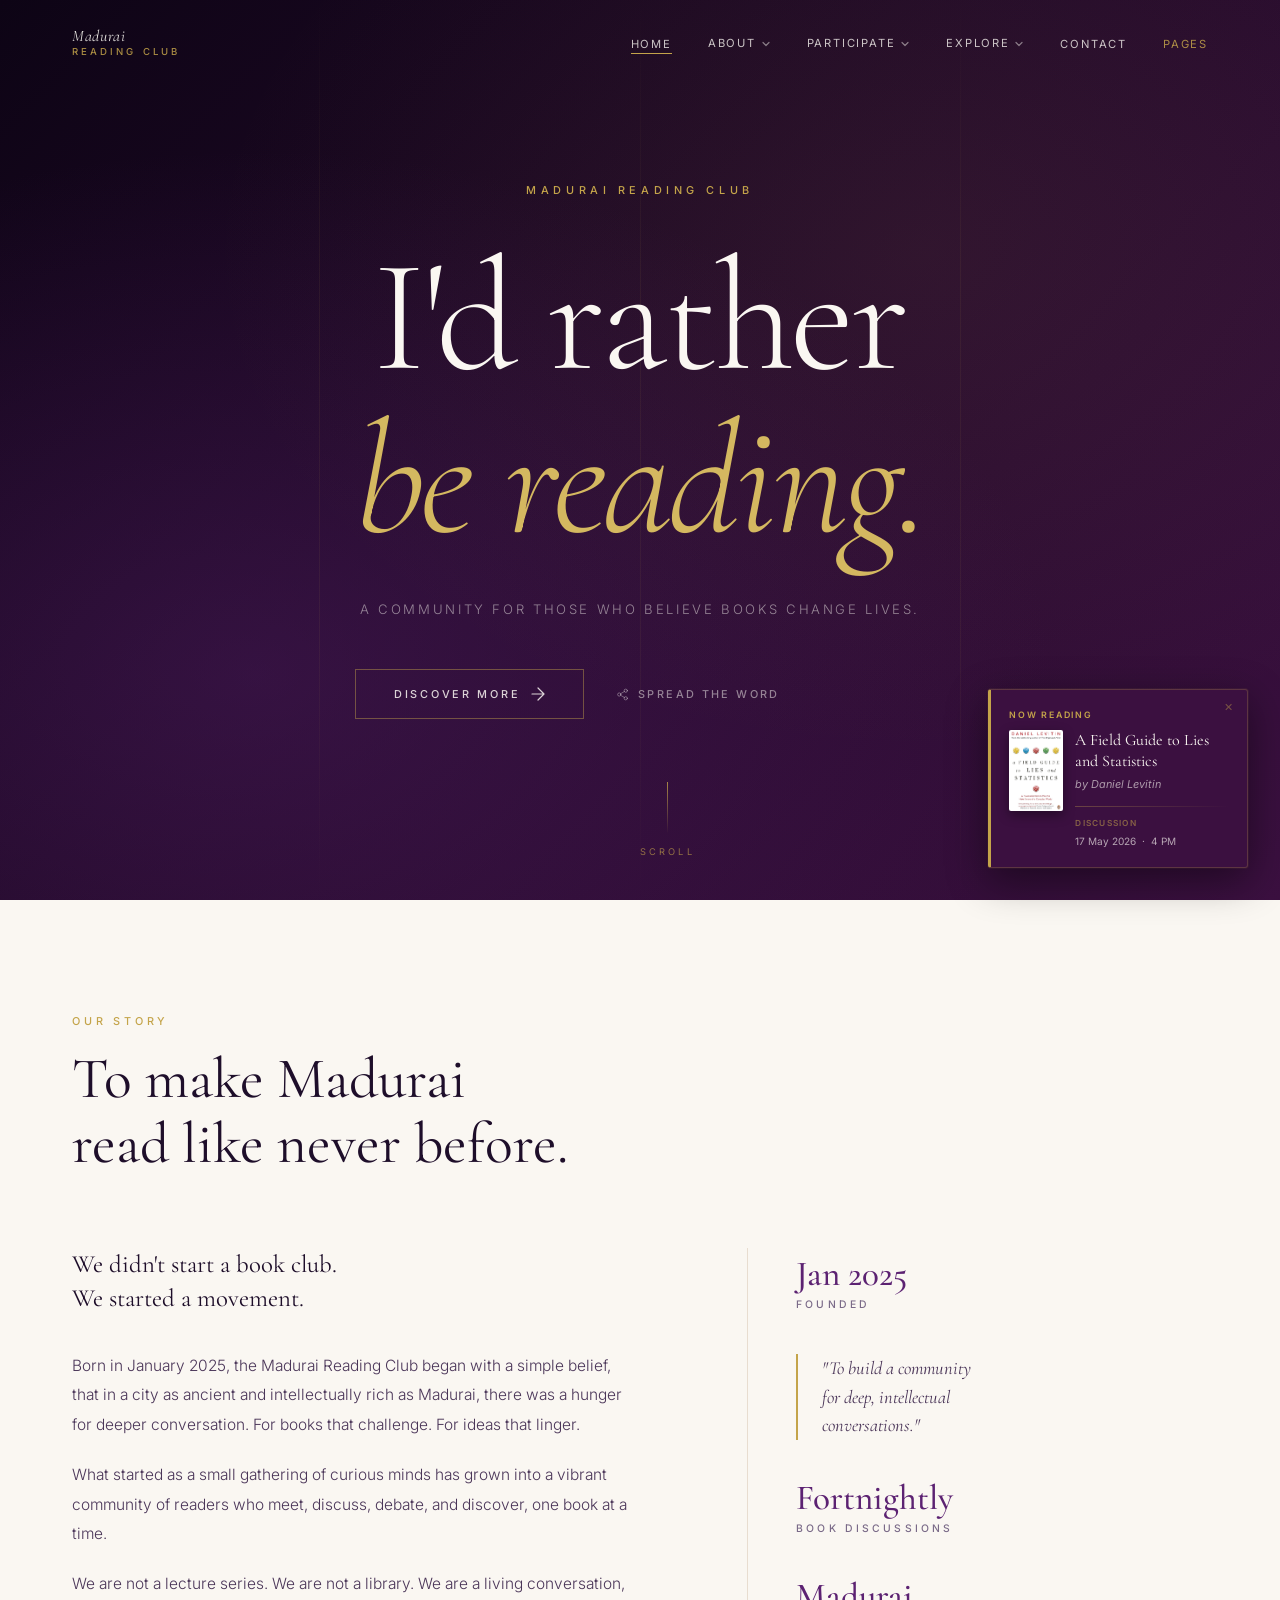
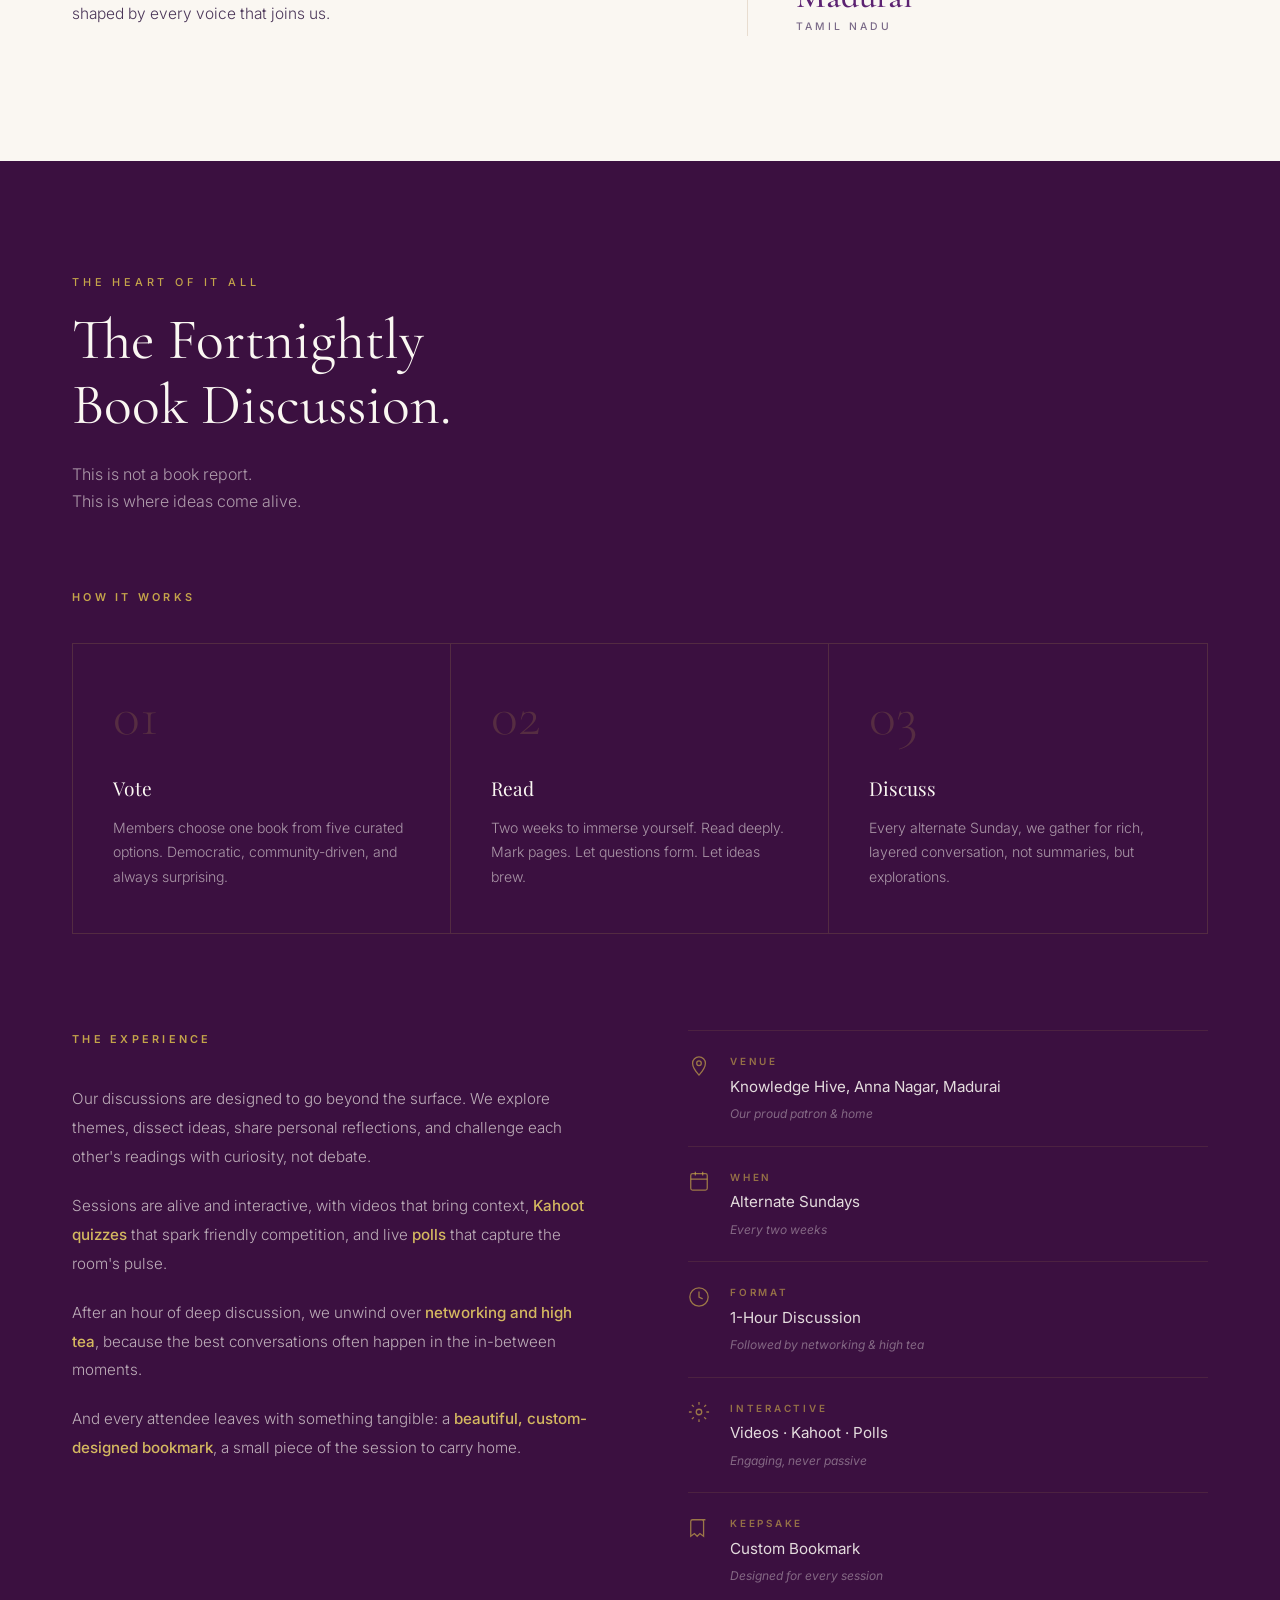
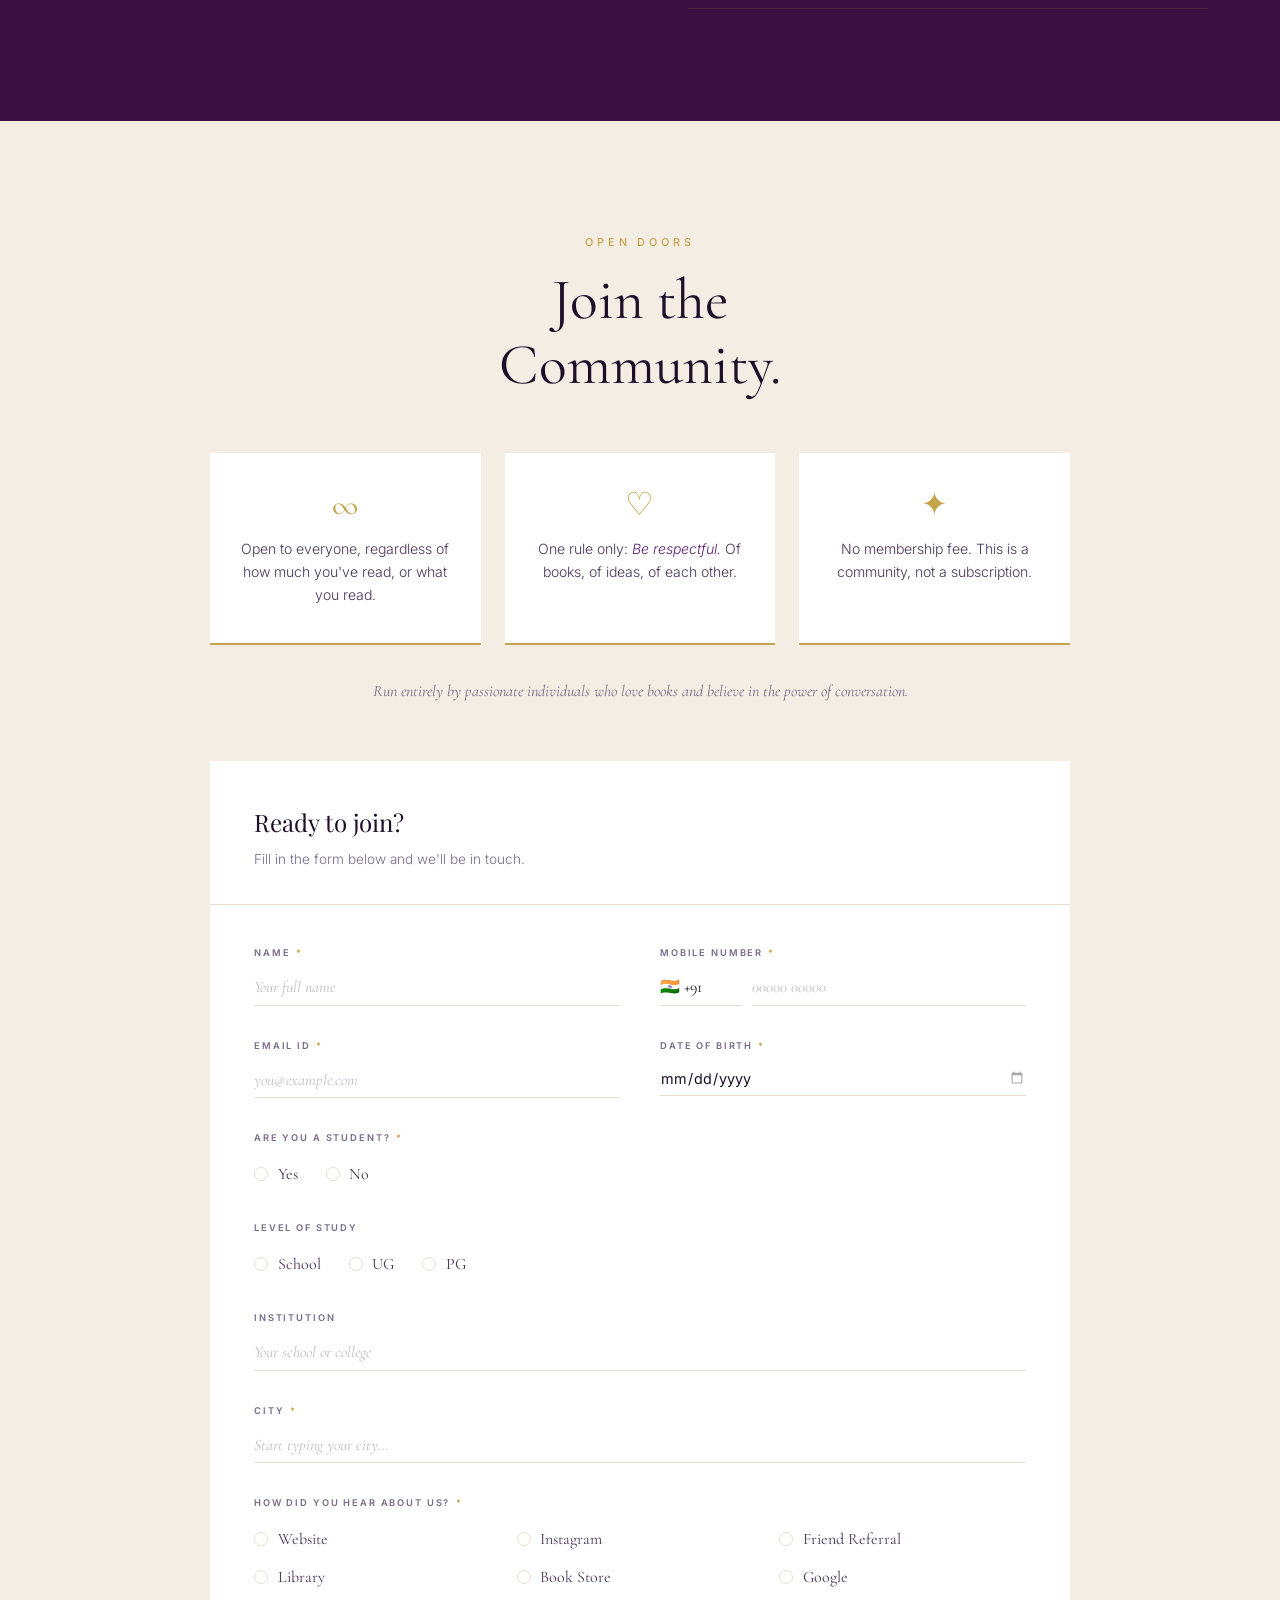
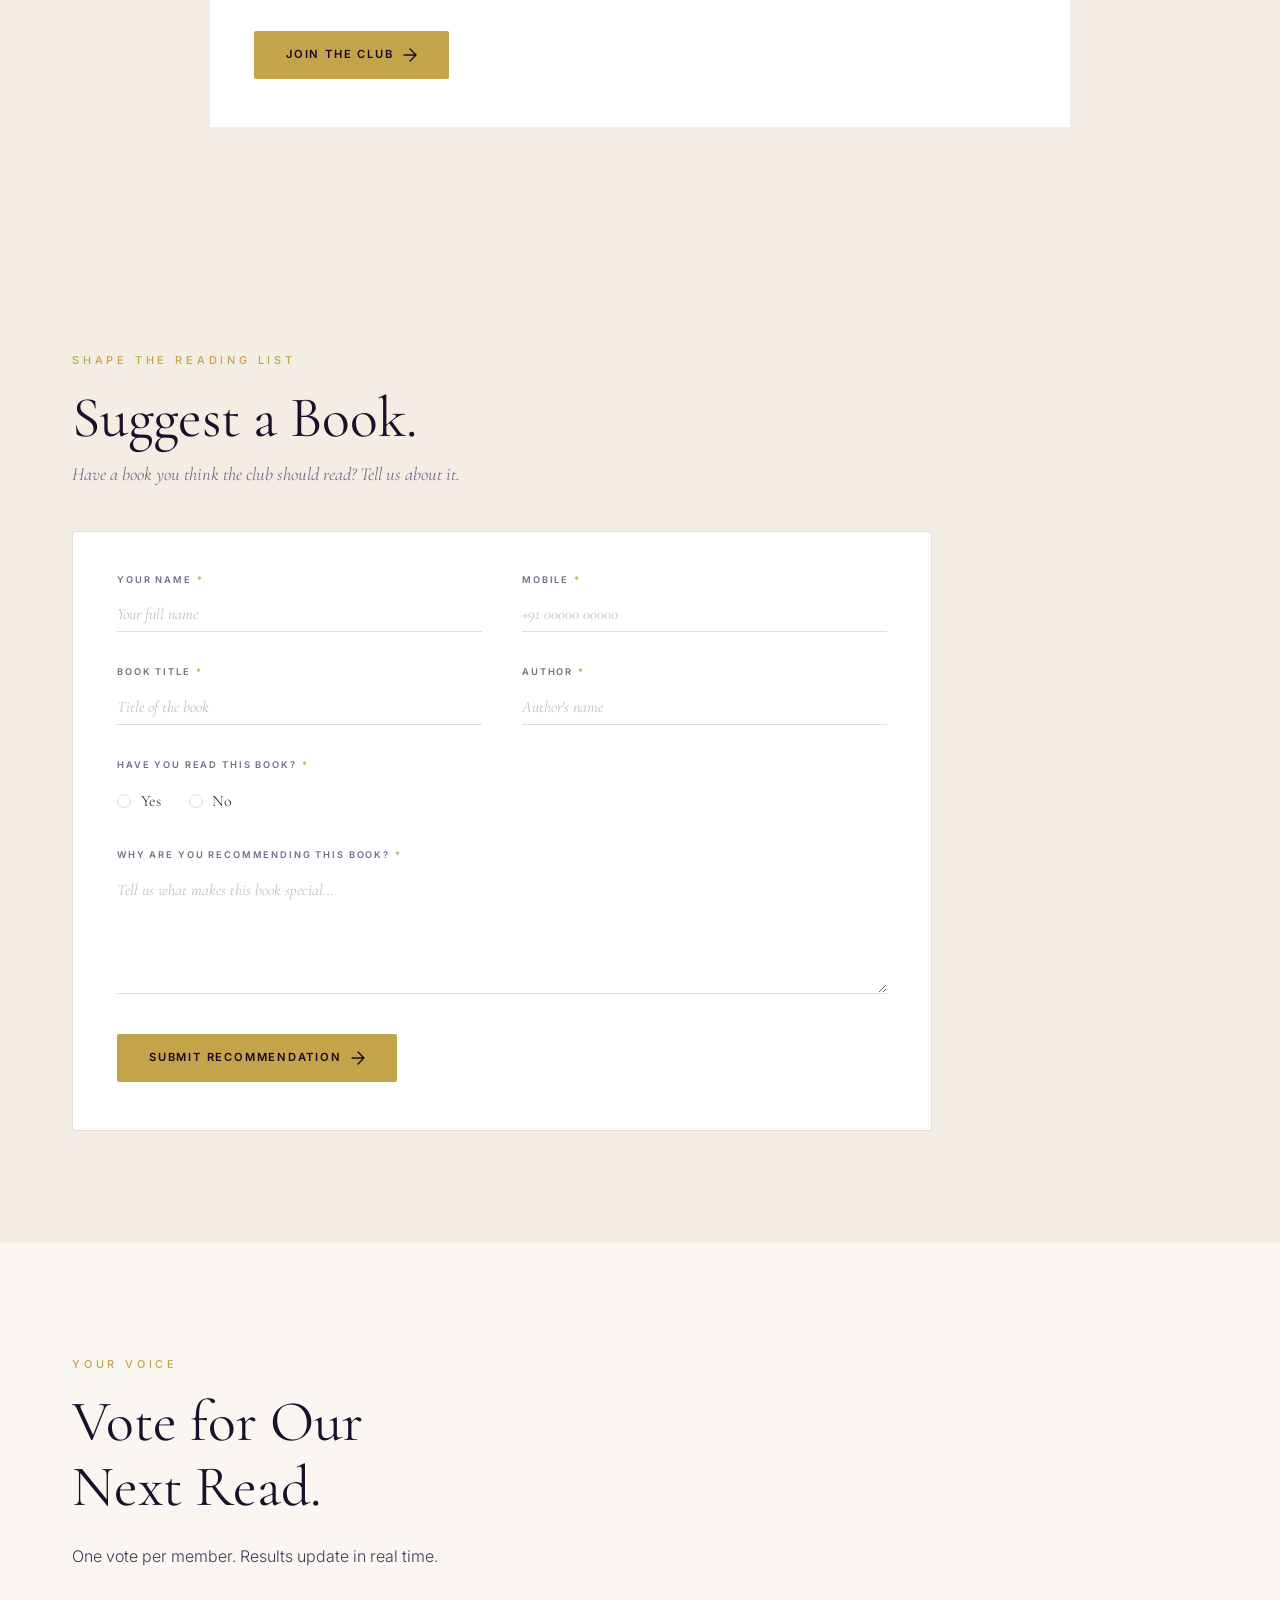
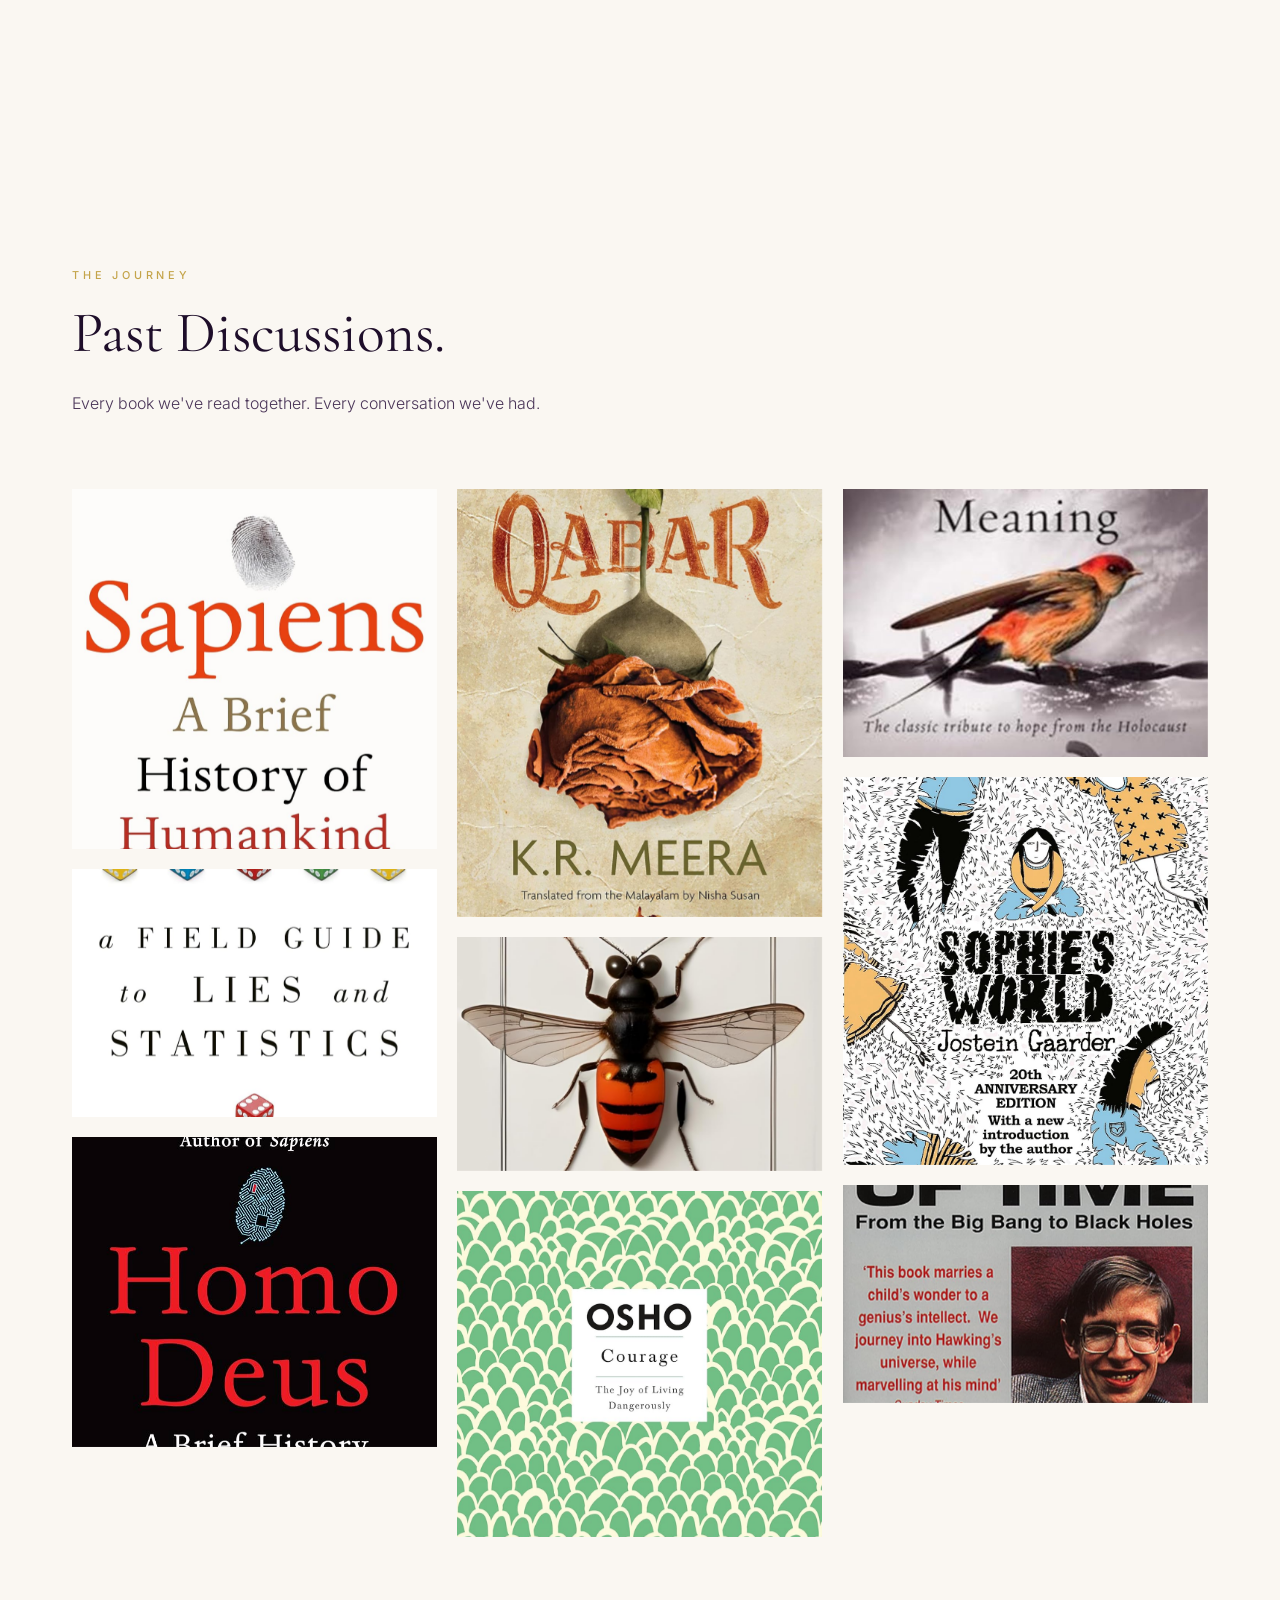
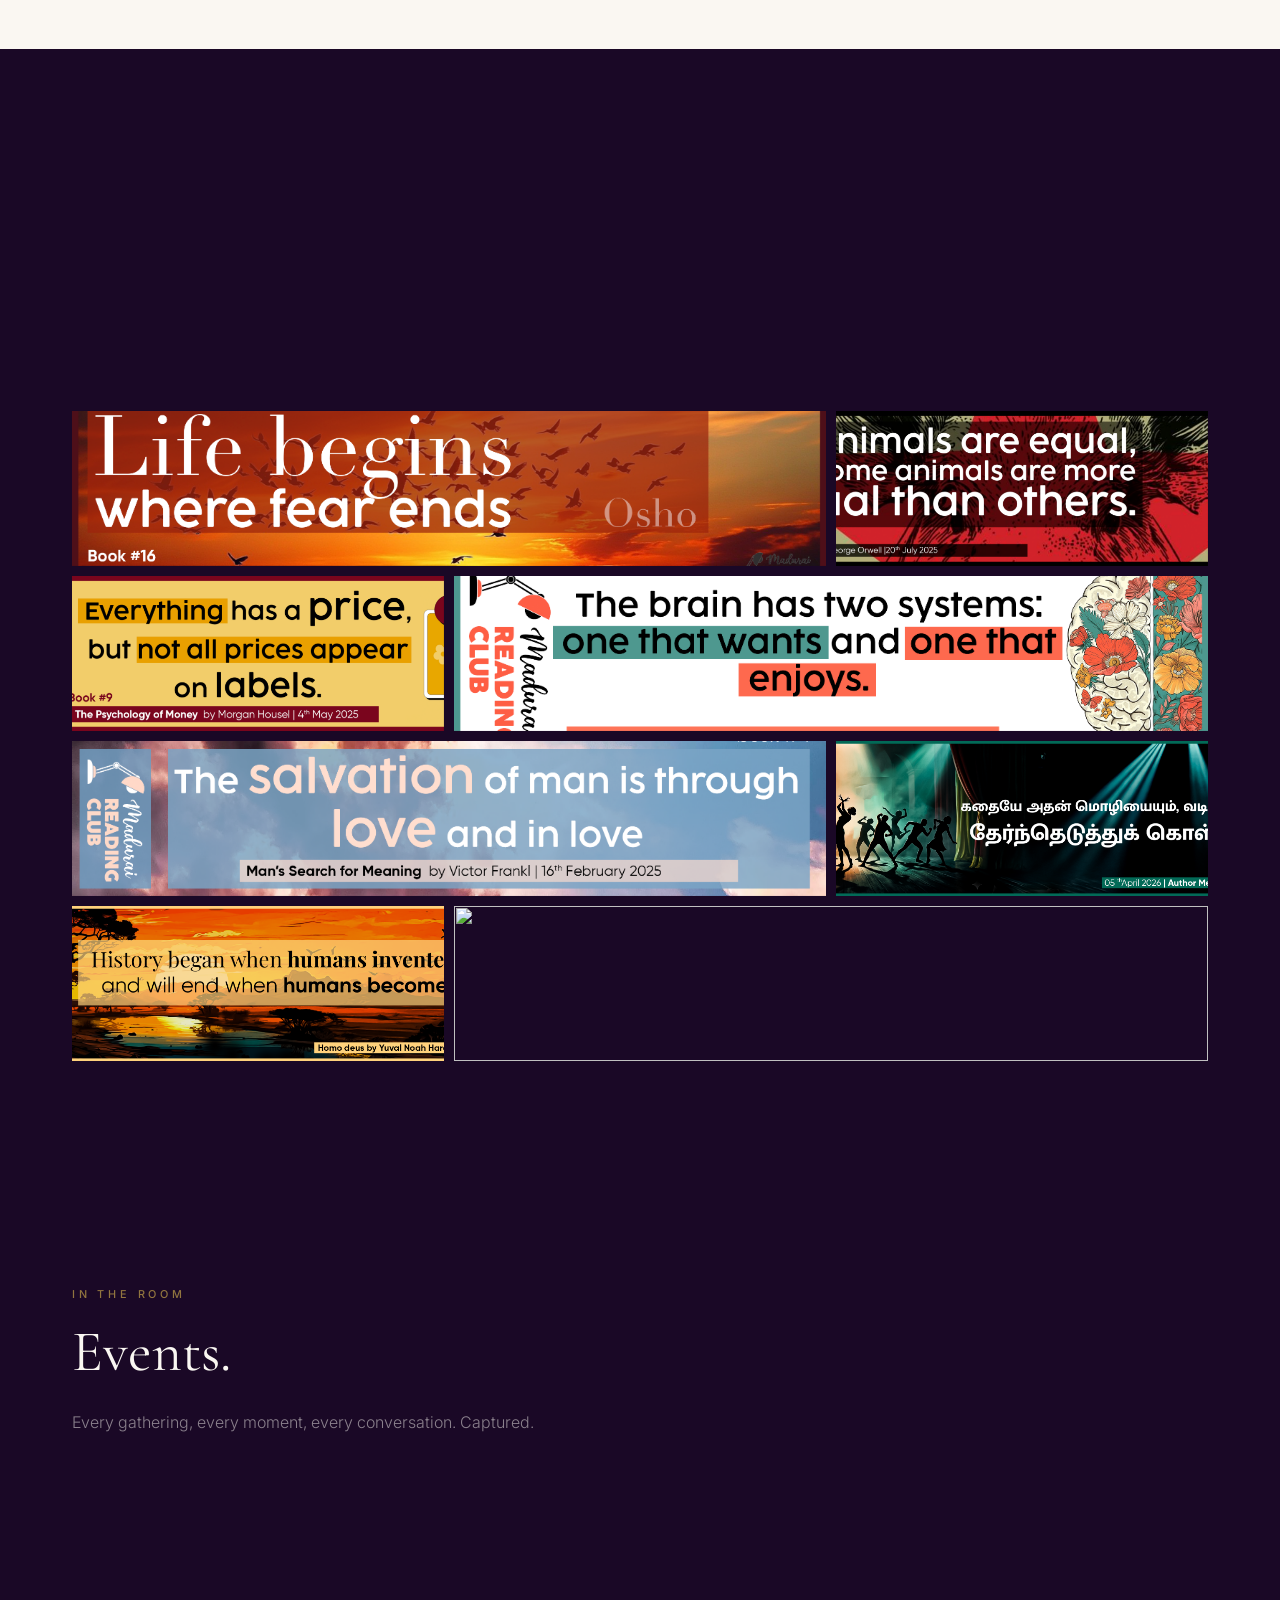
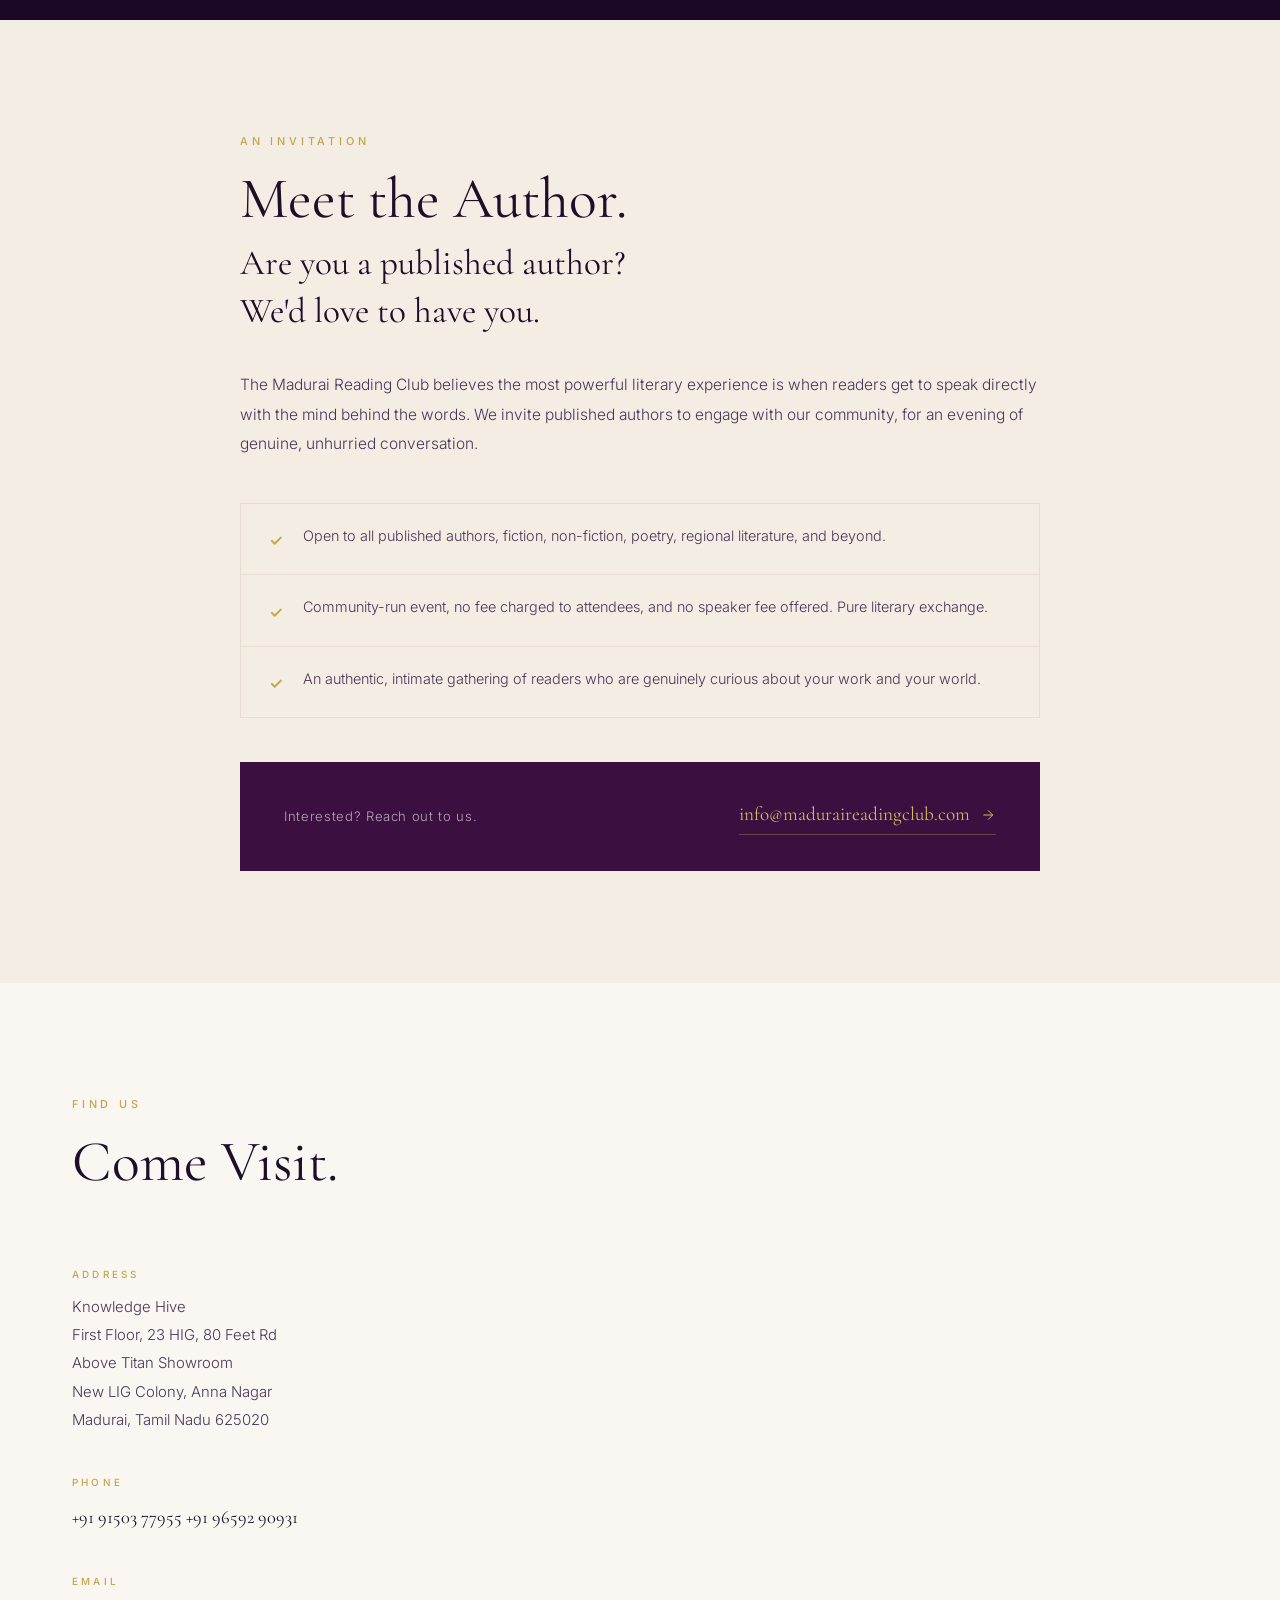
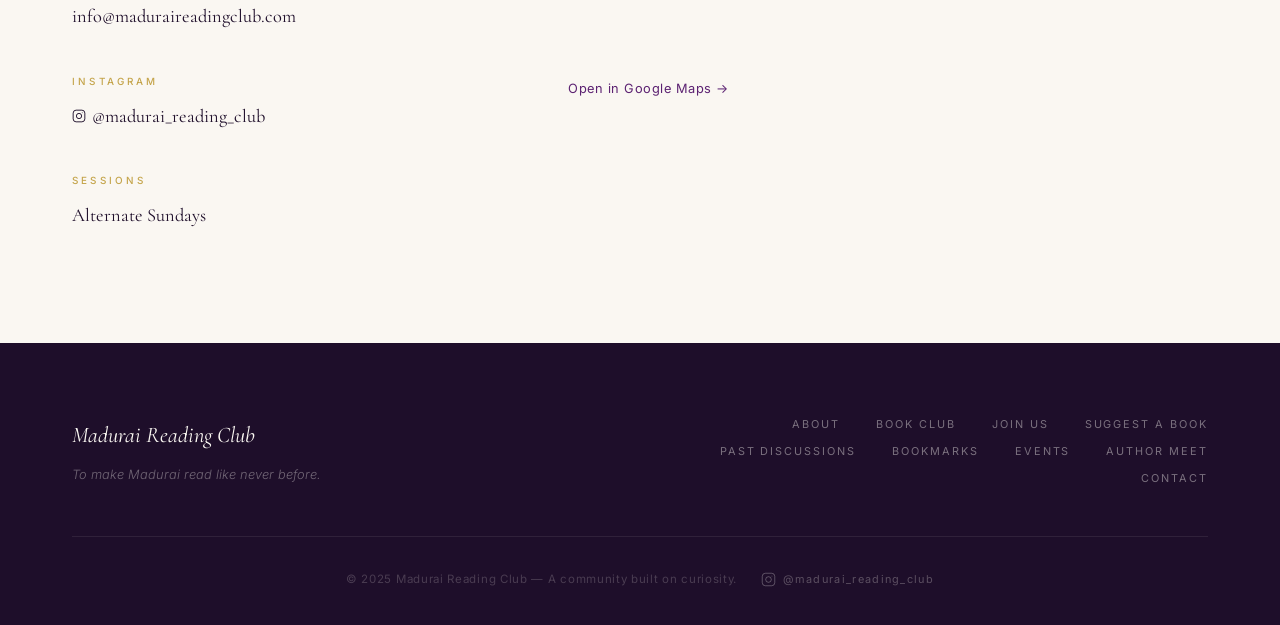
==== commit 560c682e: "Remove target=_blank from Pages nav link — open in same tab" ====
--- a/index.html
+++ b/index.html
@@ -97,7 +97,7 @@
         </li>
 
         <li><a href="#contact" class="nav-link">Contact</a></li>
-        <li><a href="https://pages.maduraireadingclub.com" target="_blank" class="nav-link nav-link-pages">Pages</a></li>
+        <li><a href="https://pages.maduraireadingclub.com" class="nav-link nav-link-pages">Pages</a></li>
 
       </ul>
     </div>
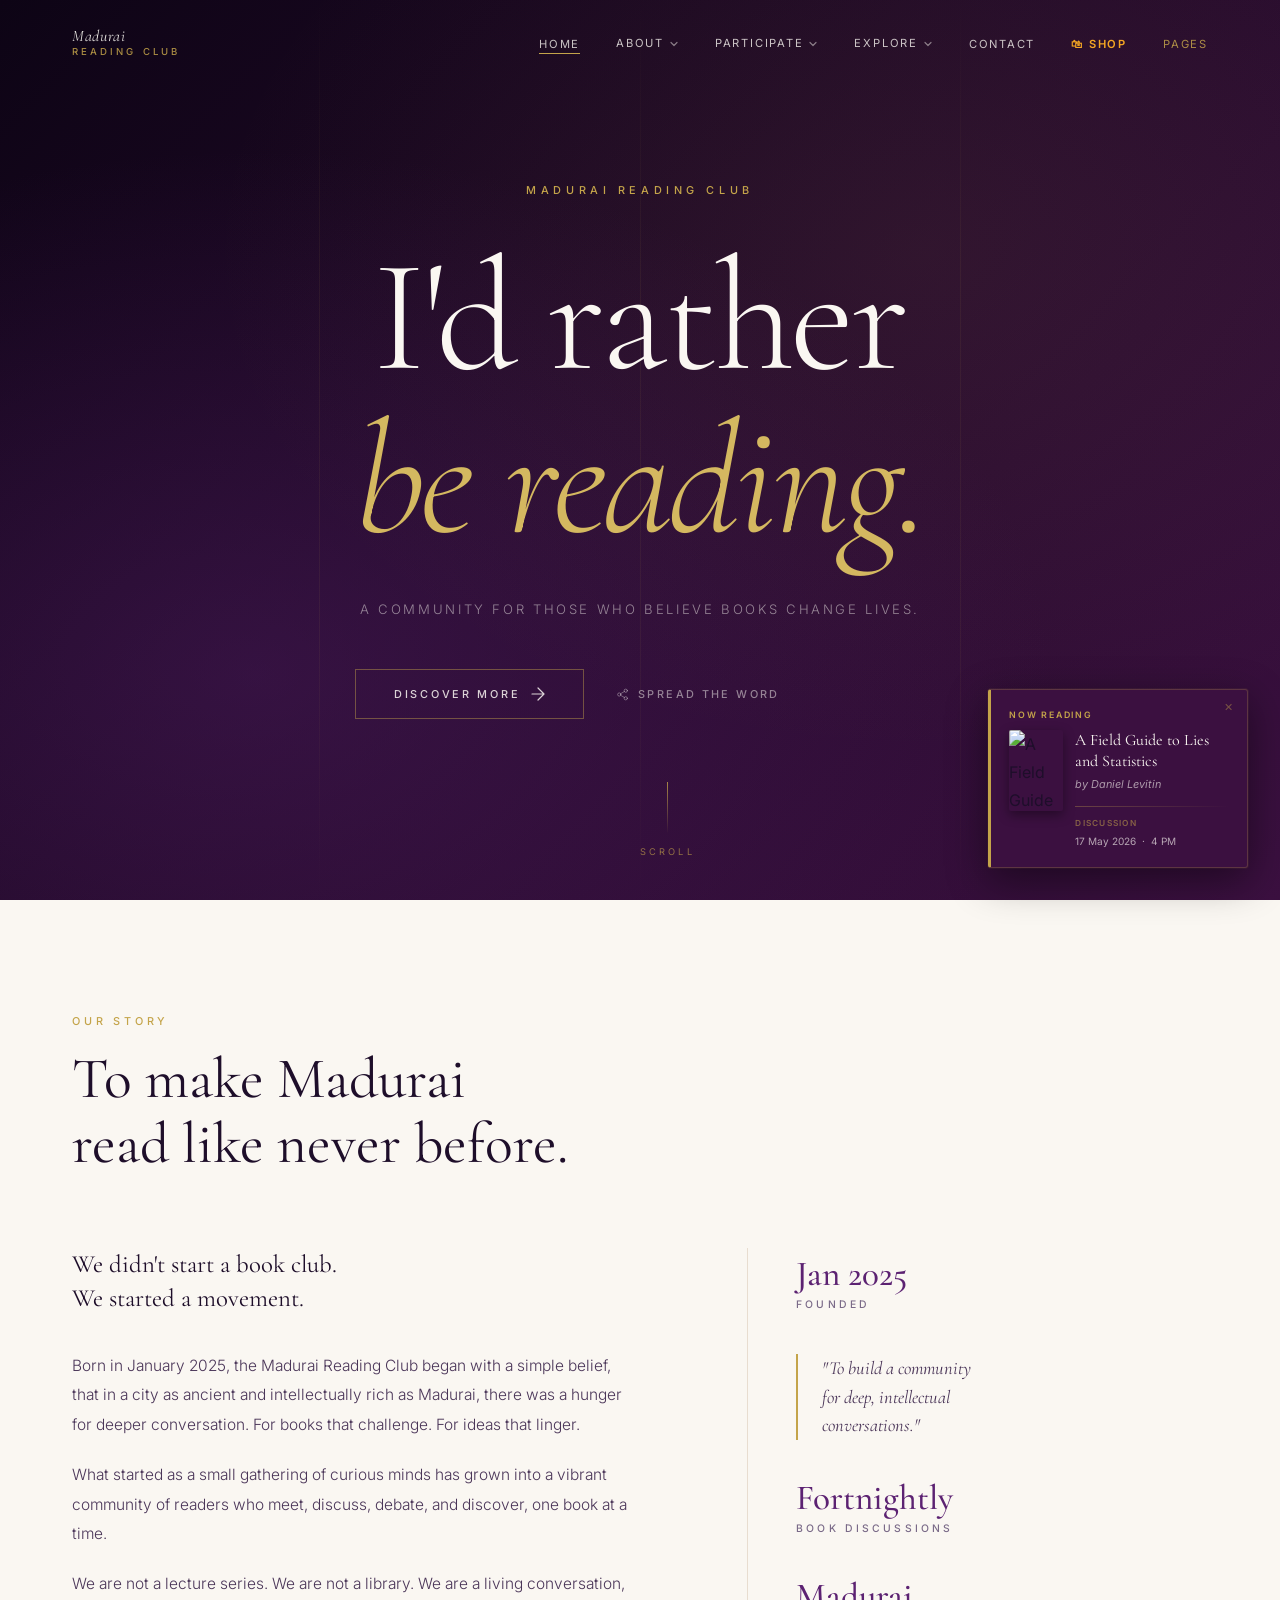
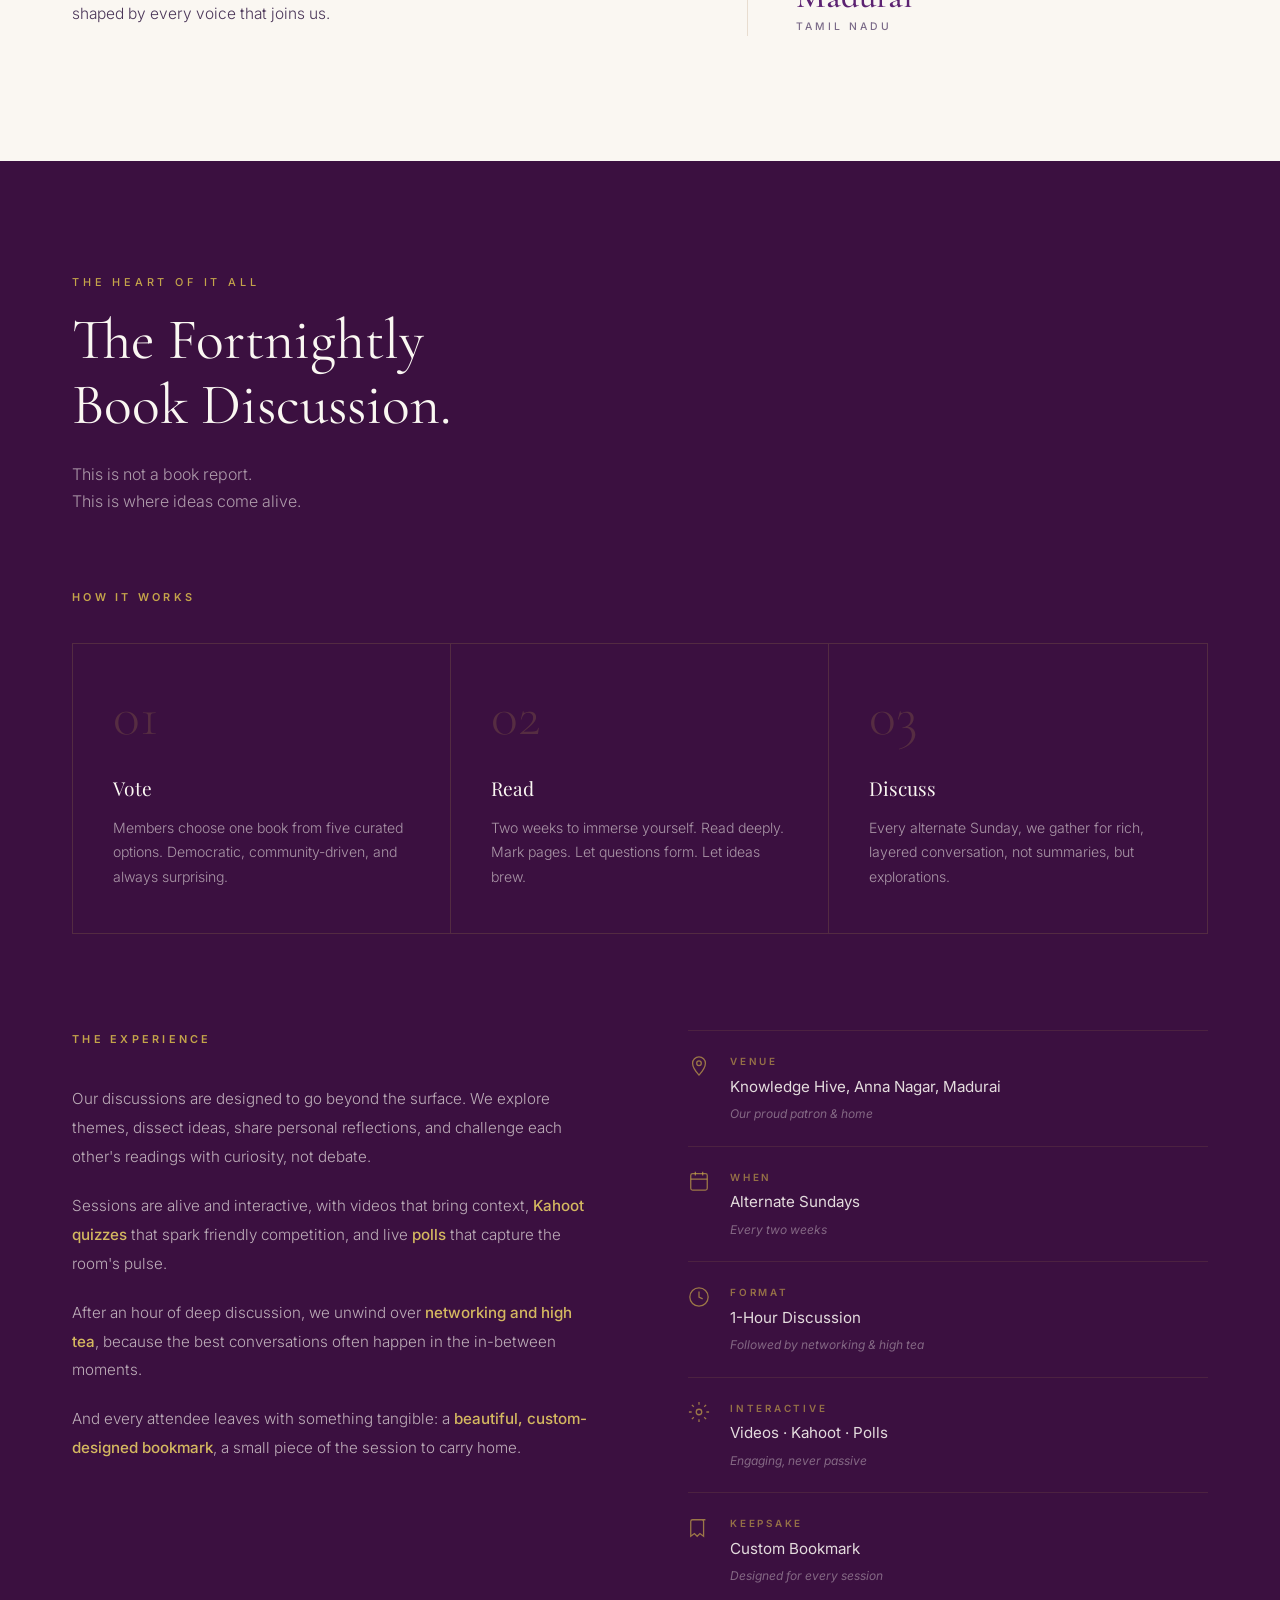
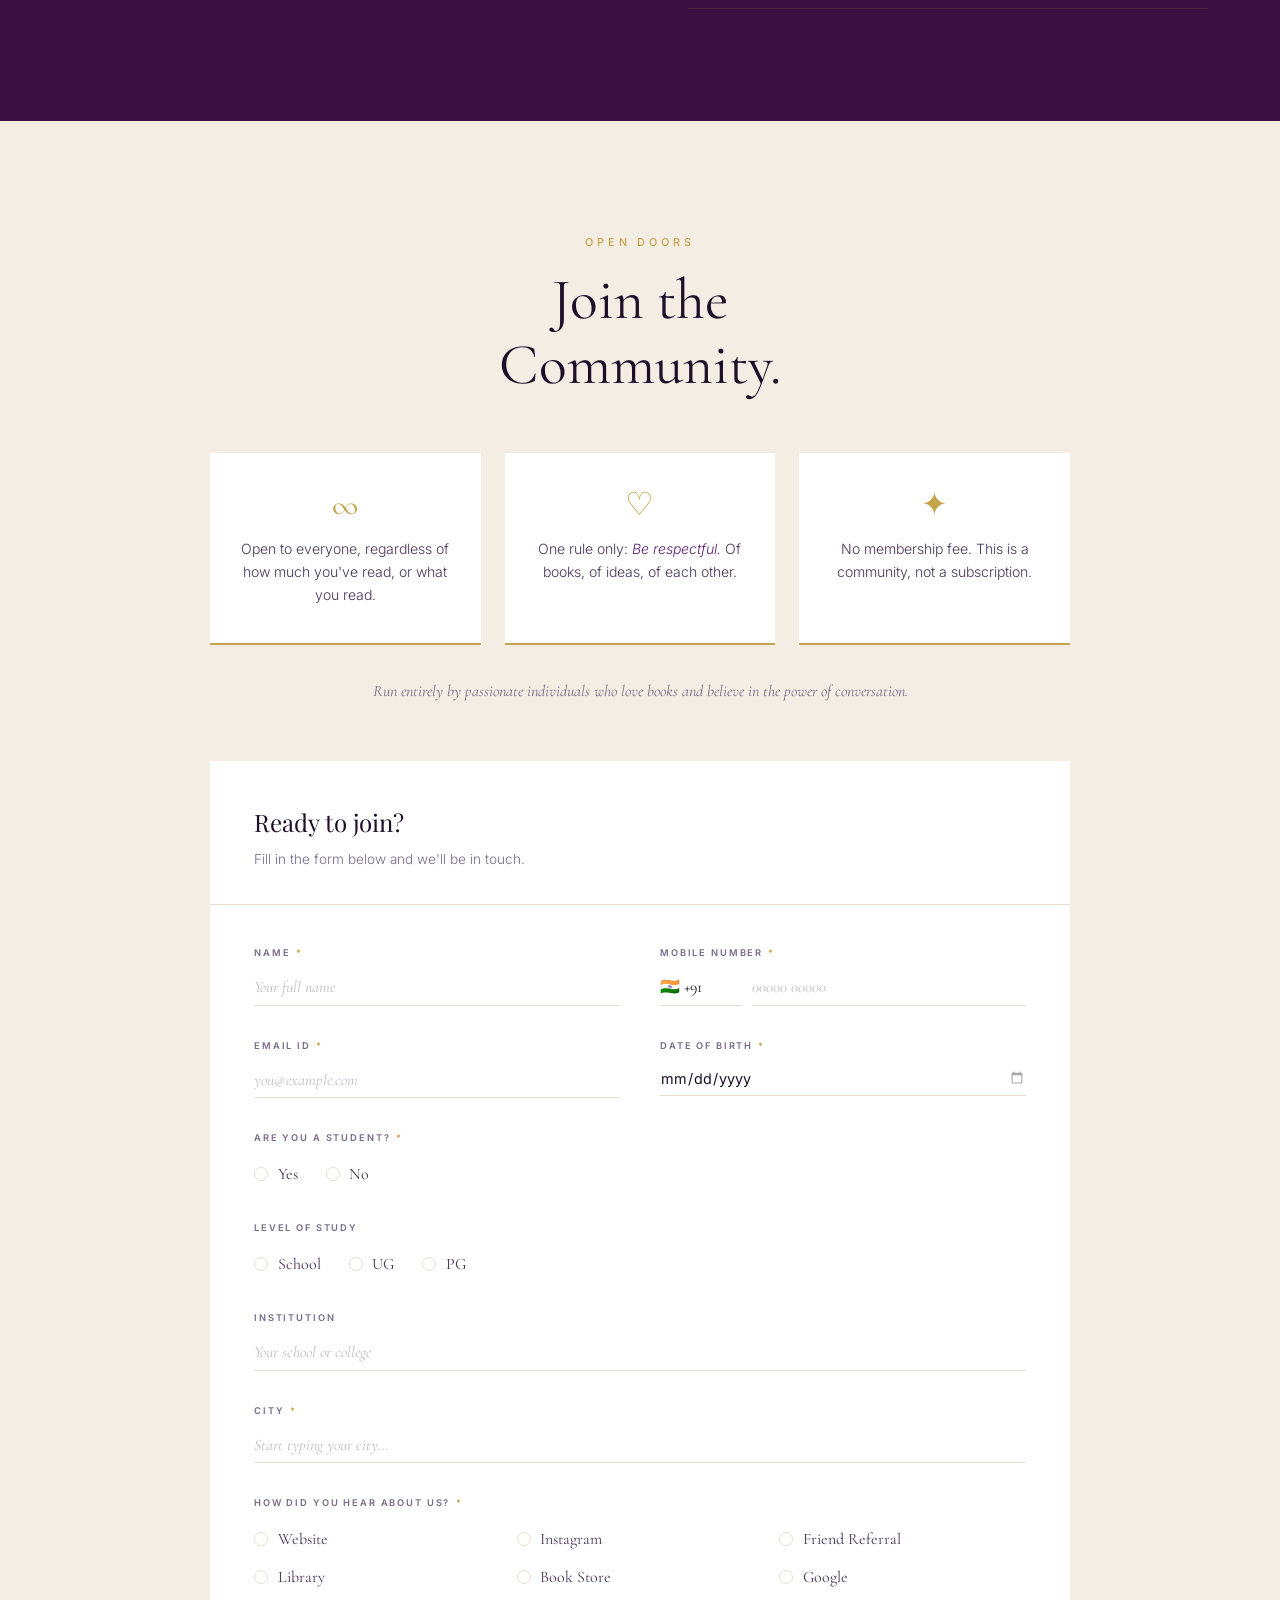
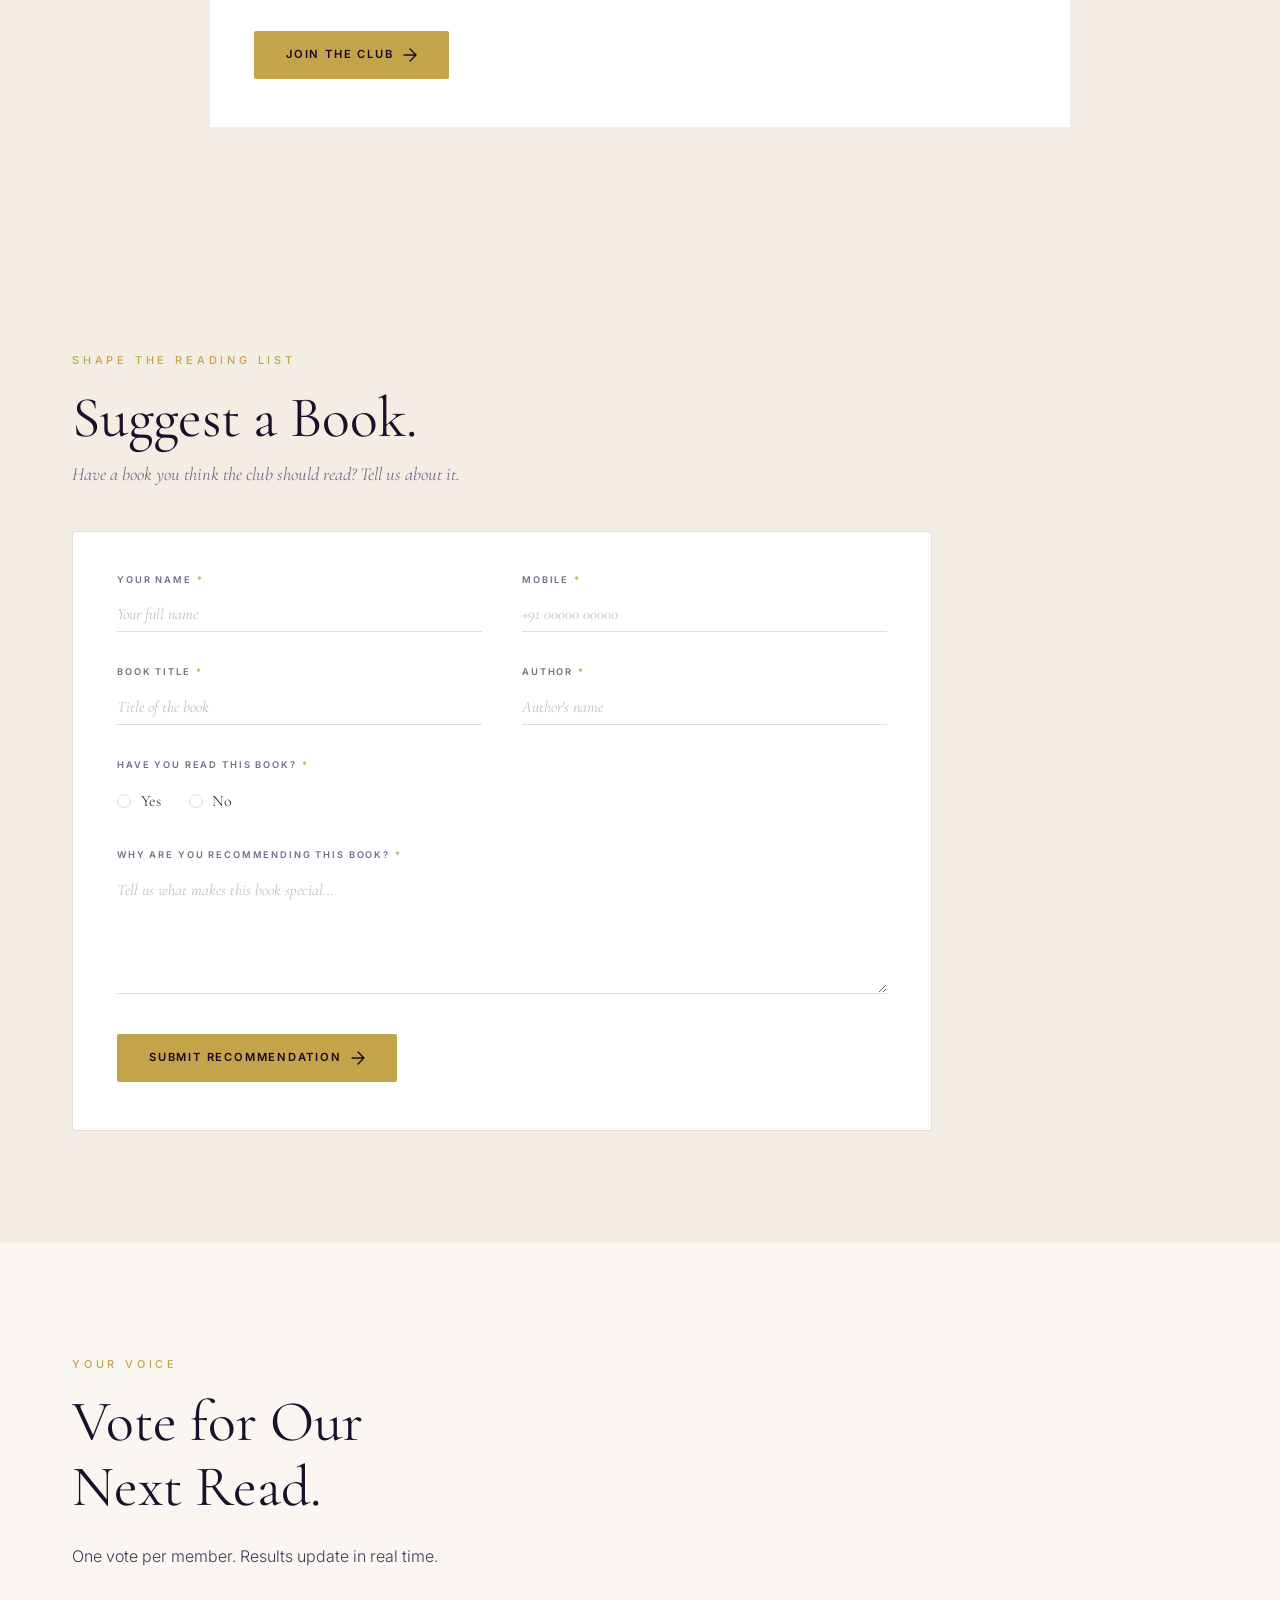
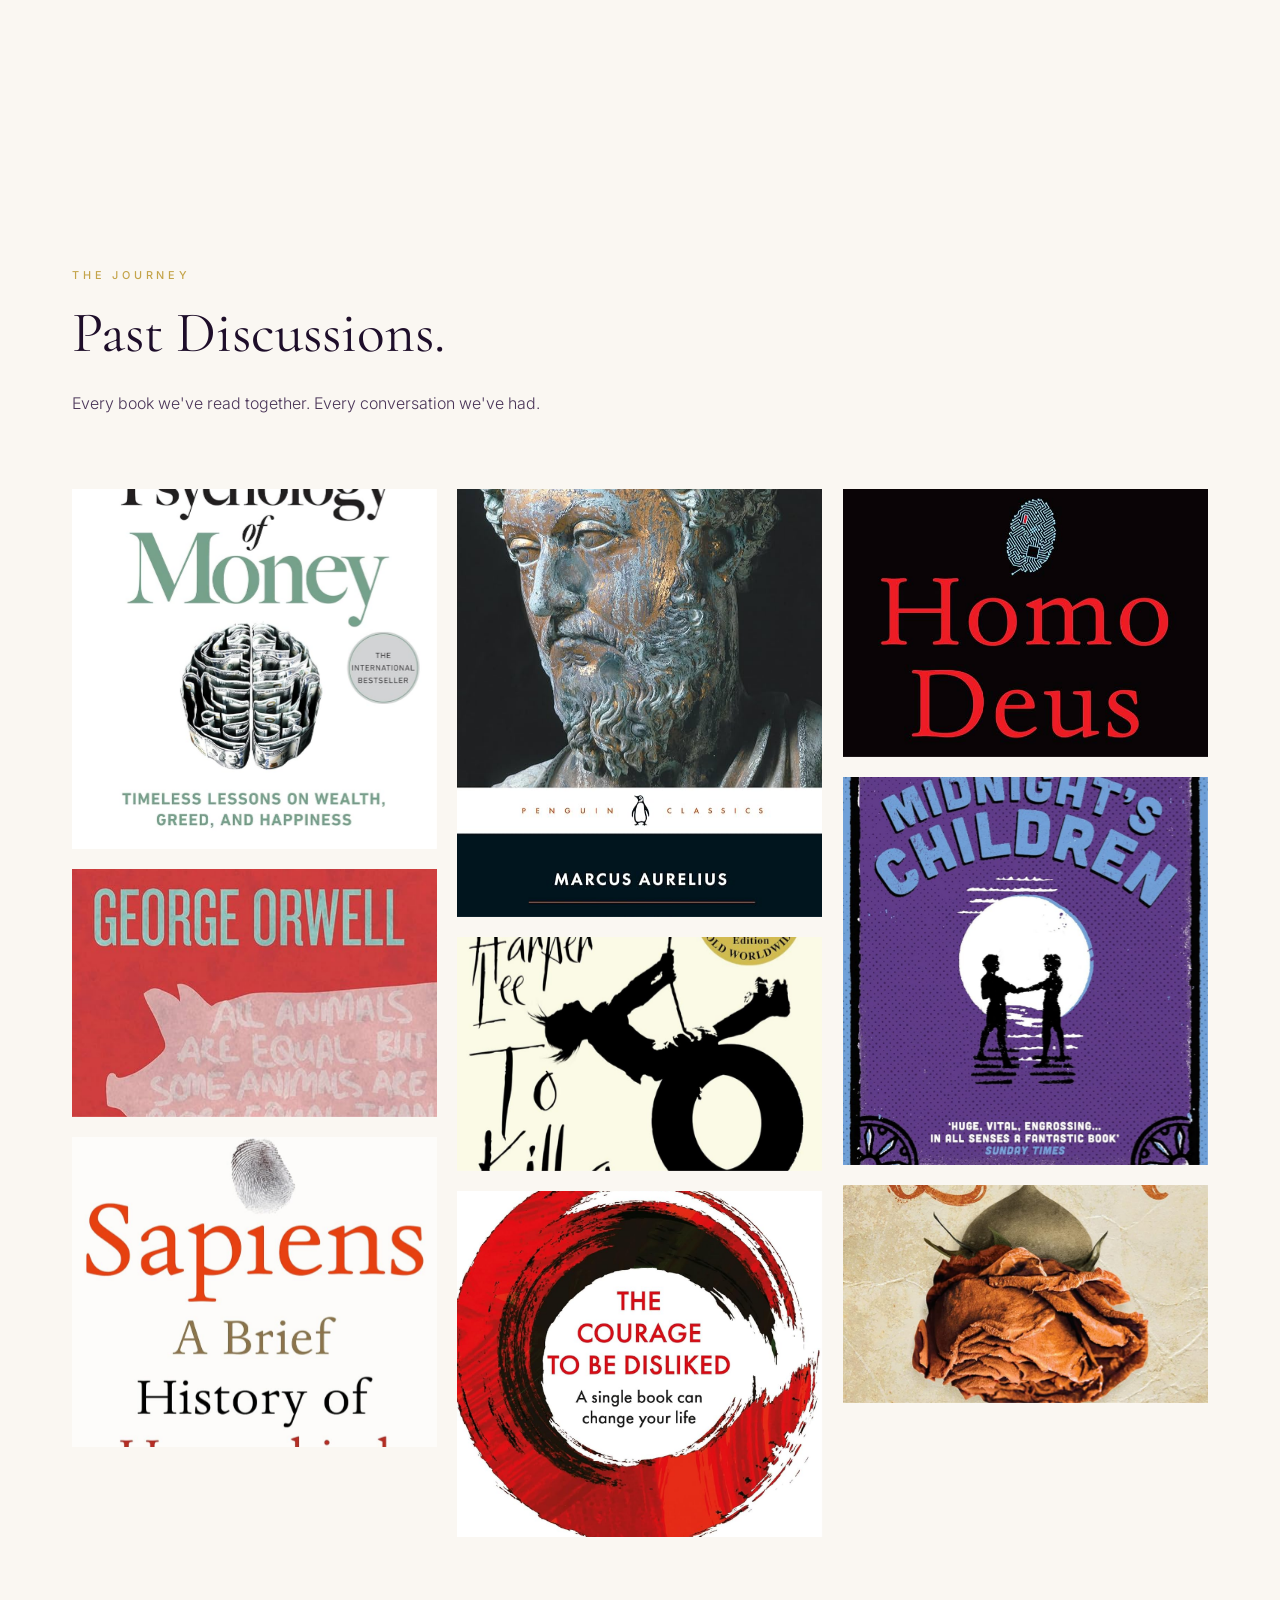
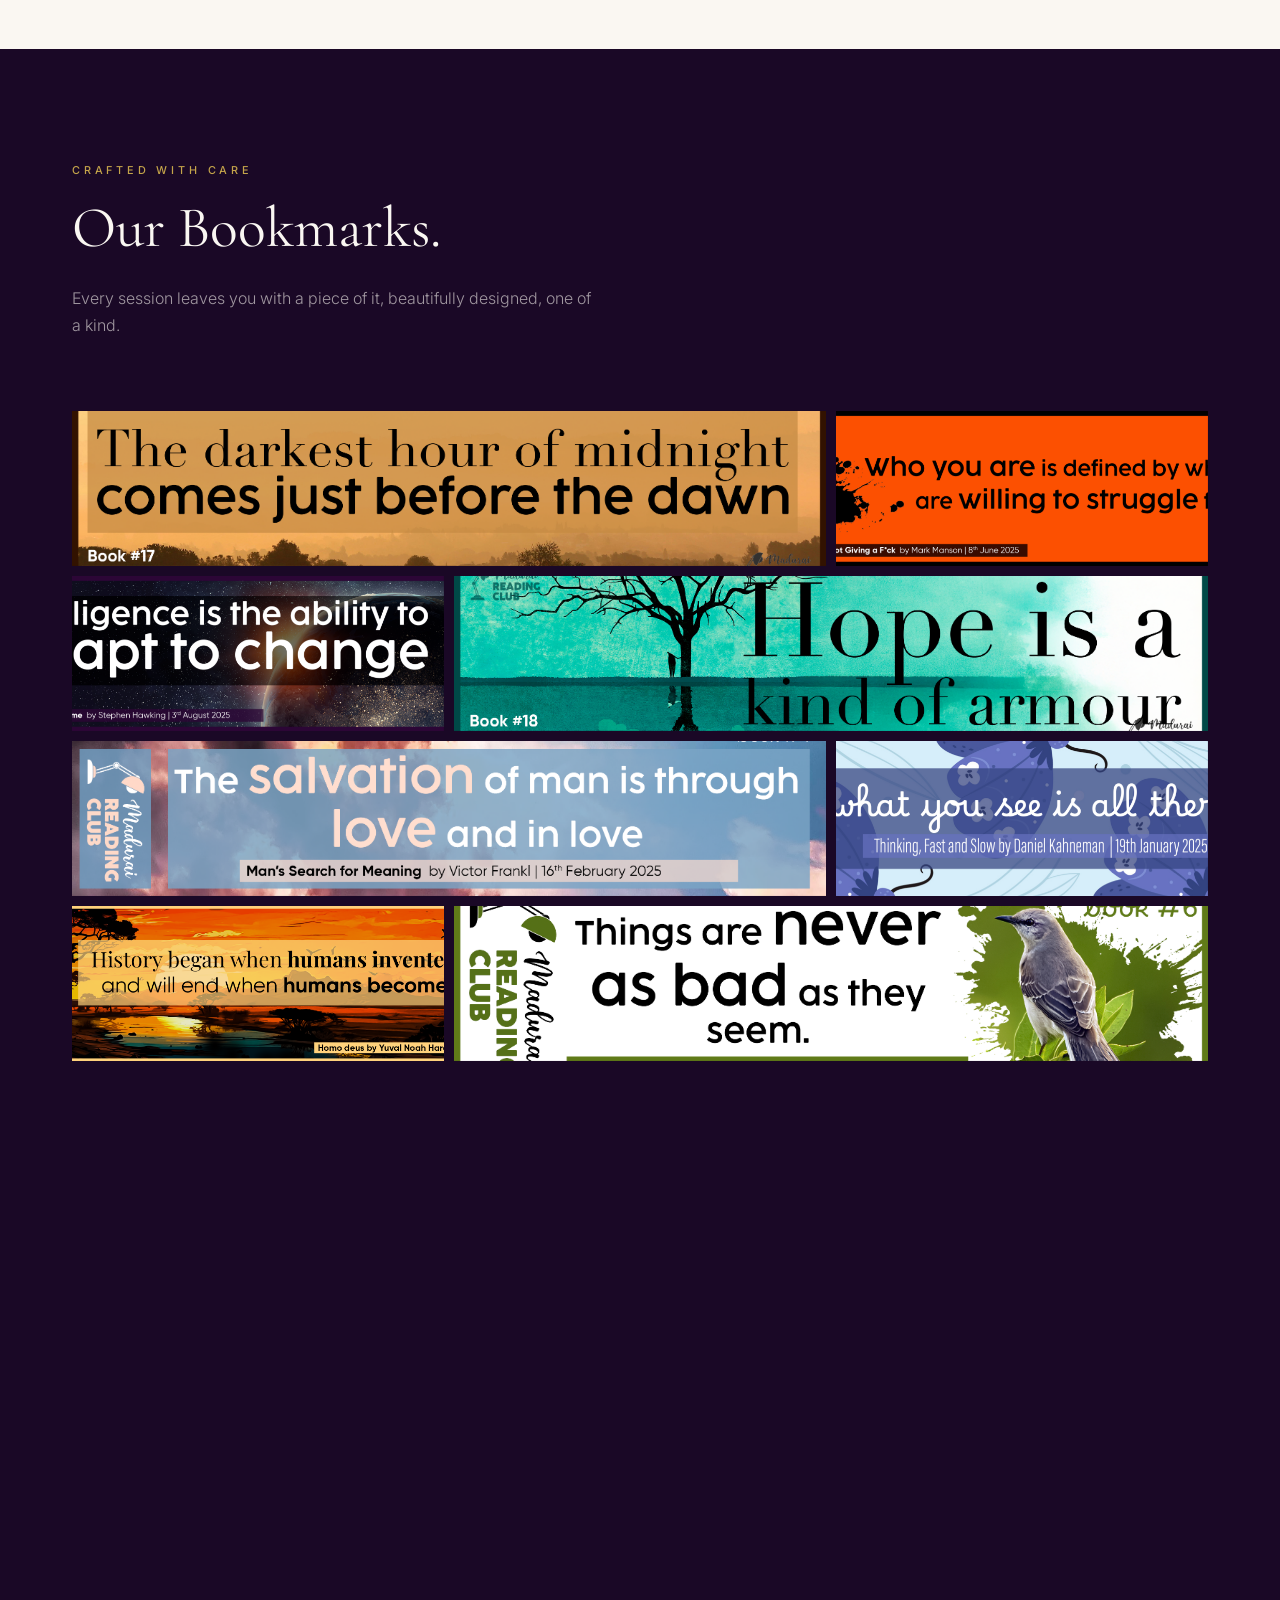
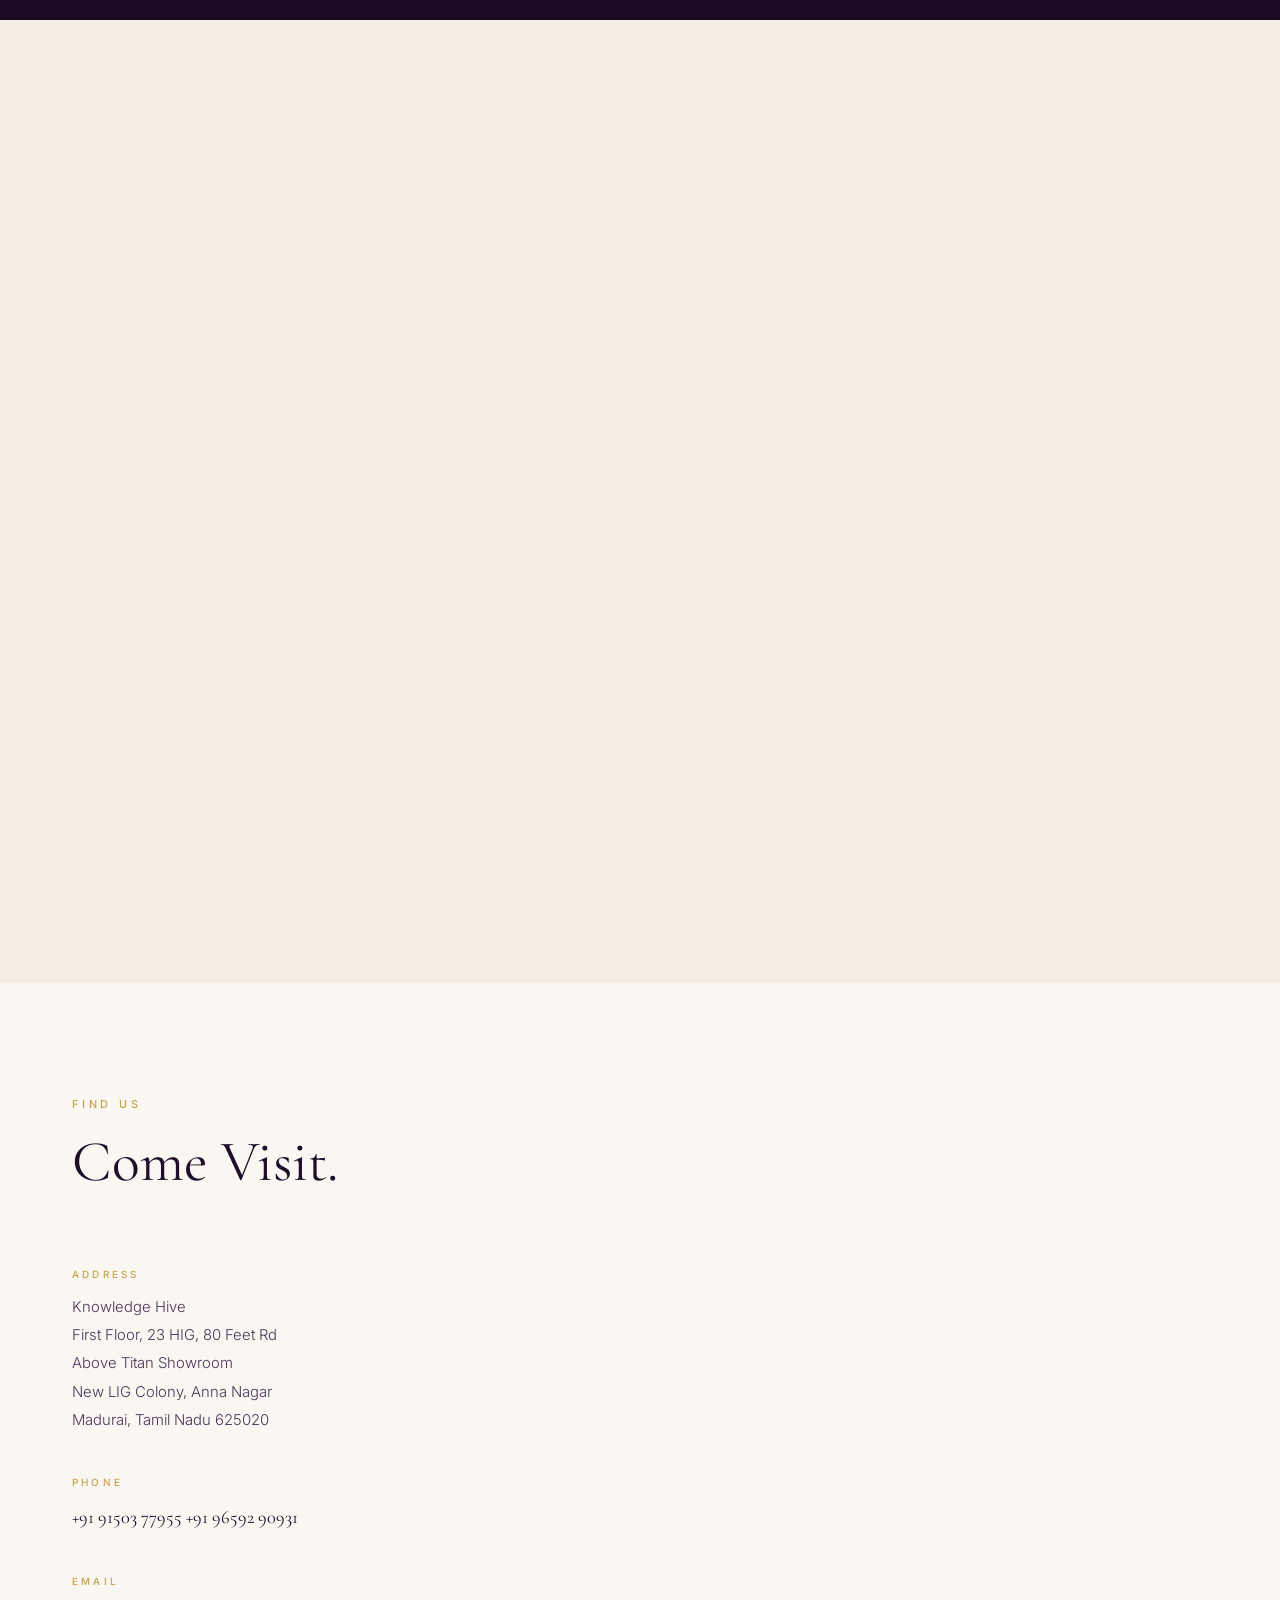
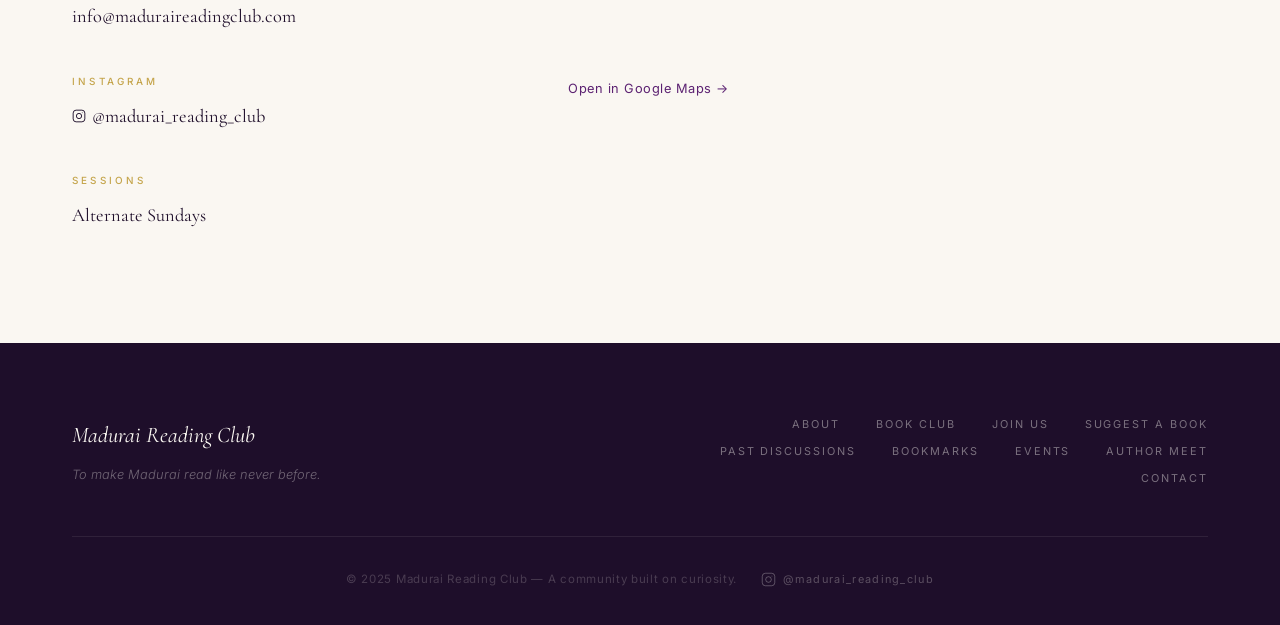
==== commit 7efdadf3: "Add MRC T-Shirt shop page with Razorpay checkout - New shop.html: product gallery, size picker with " ====
--- a/index.html
+++ b/index.html
@@ -97,6 +97,7 @@
         </li>
 
         <li><a href="#contact" class="nav-link">Contact</a></li>
+        <li><a href="shop.html" class="nav-link" style="color:var(--gold,#F5A623);font-weight:600;">🛍 Shop</a></li>
         <li><a href="https://pages.maduraireadingclub.com" class="nav-link nav-link-pages">Pages</a></li>
 
       </ul>
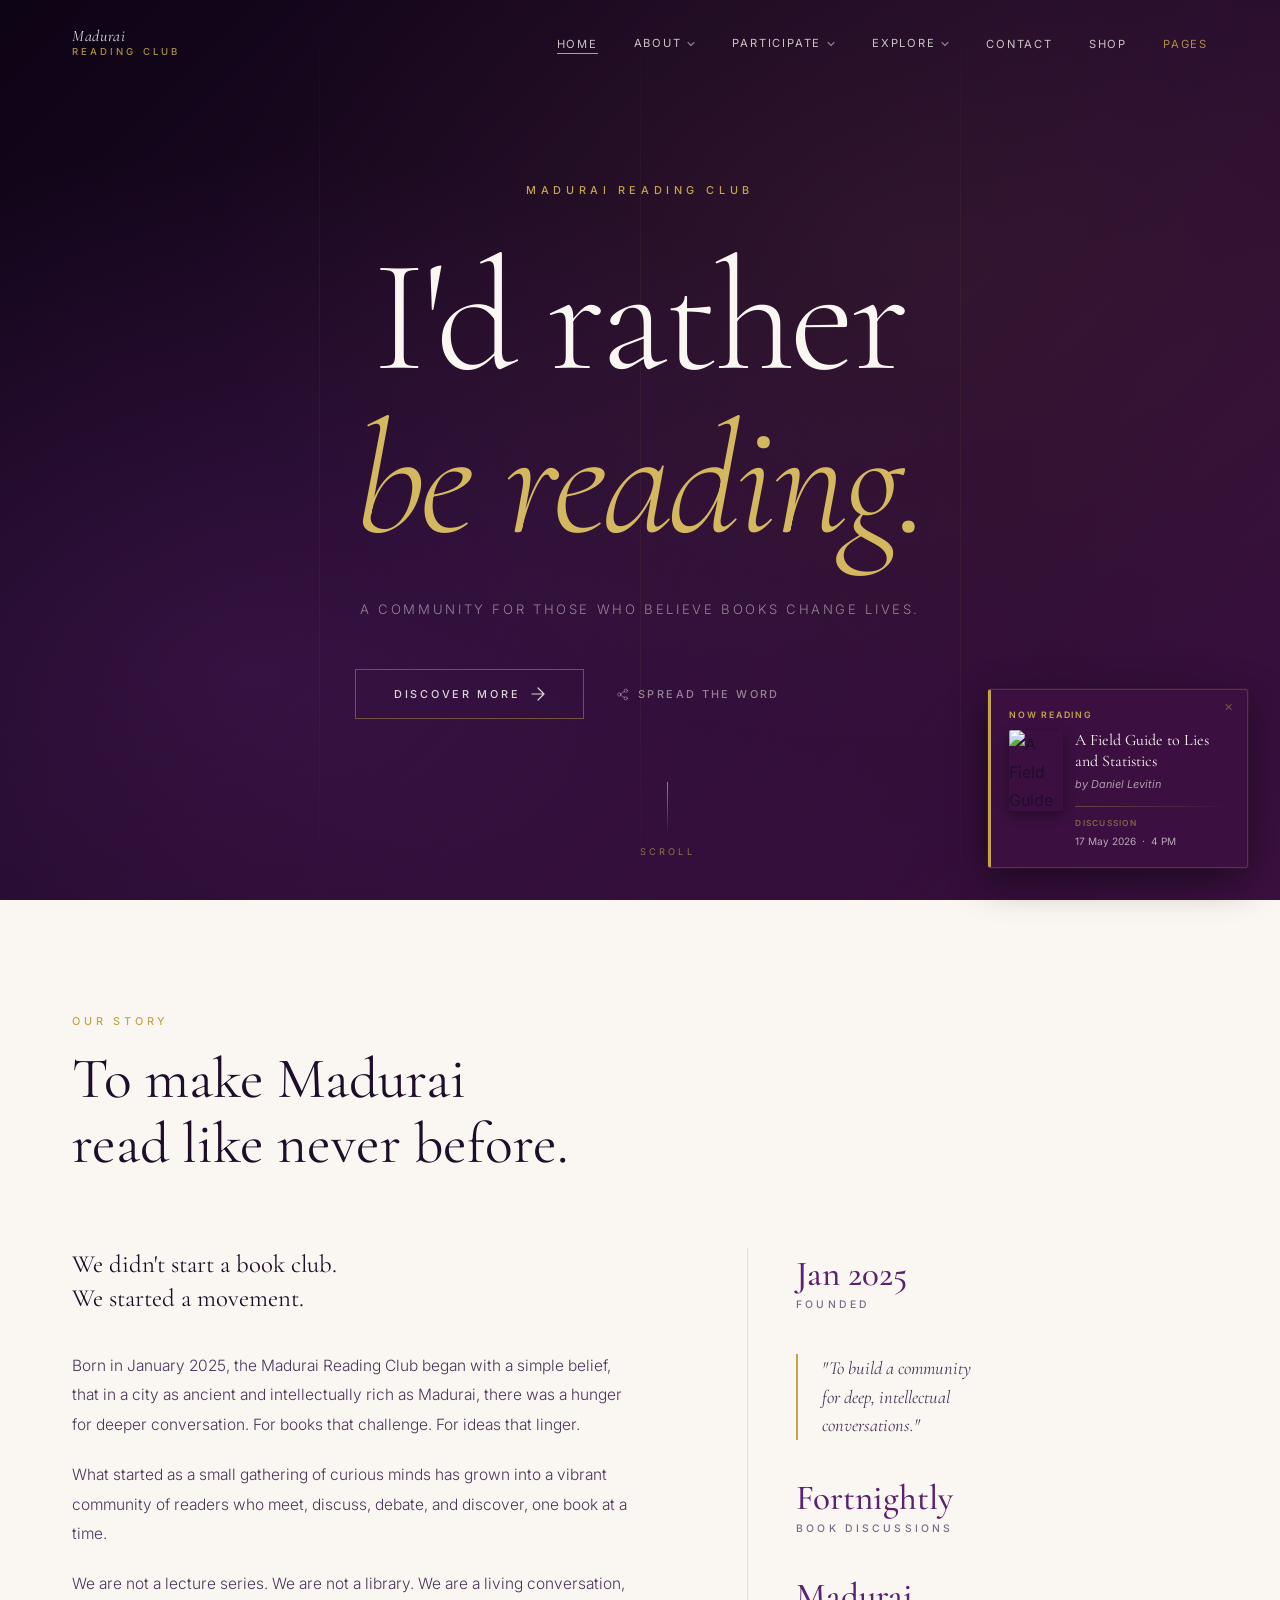
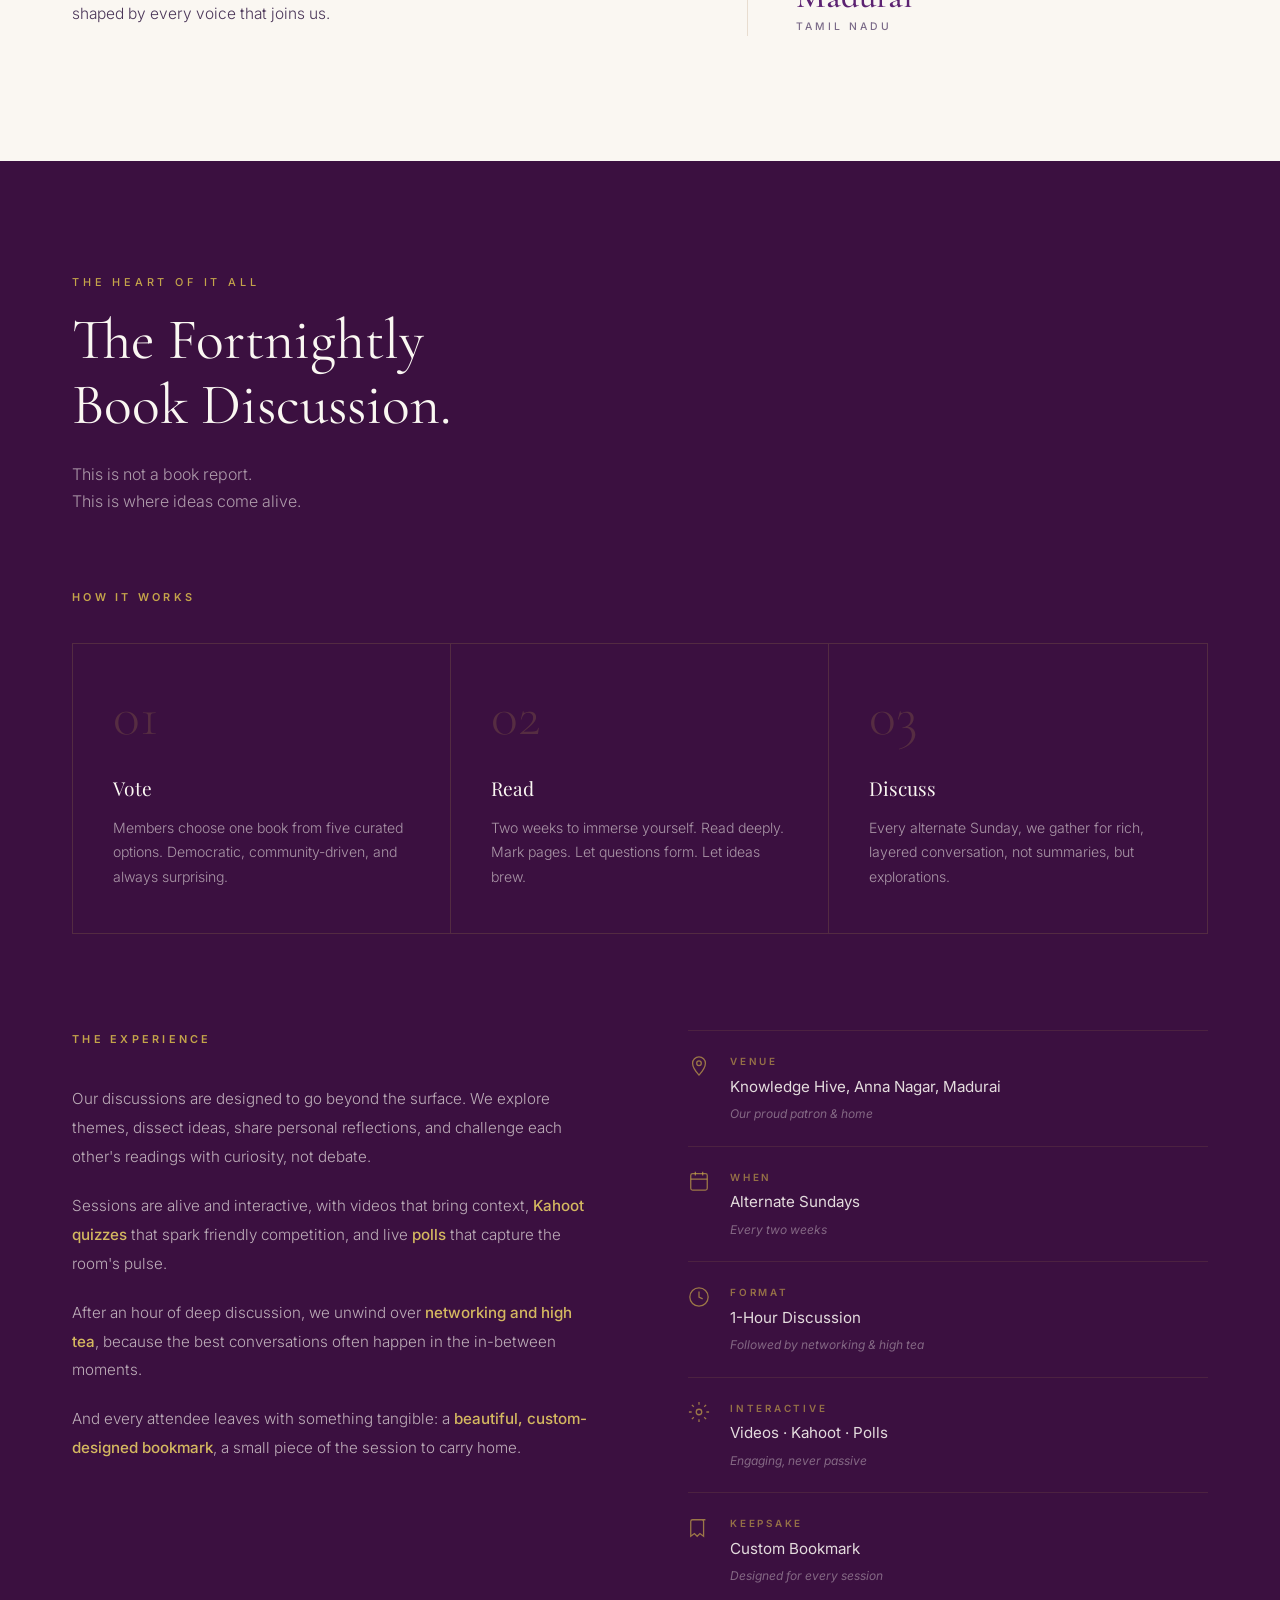
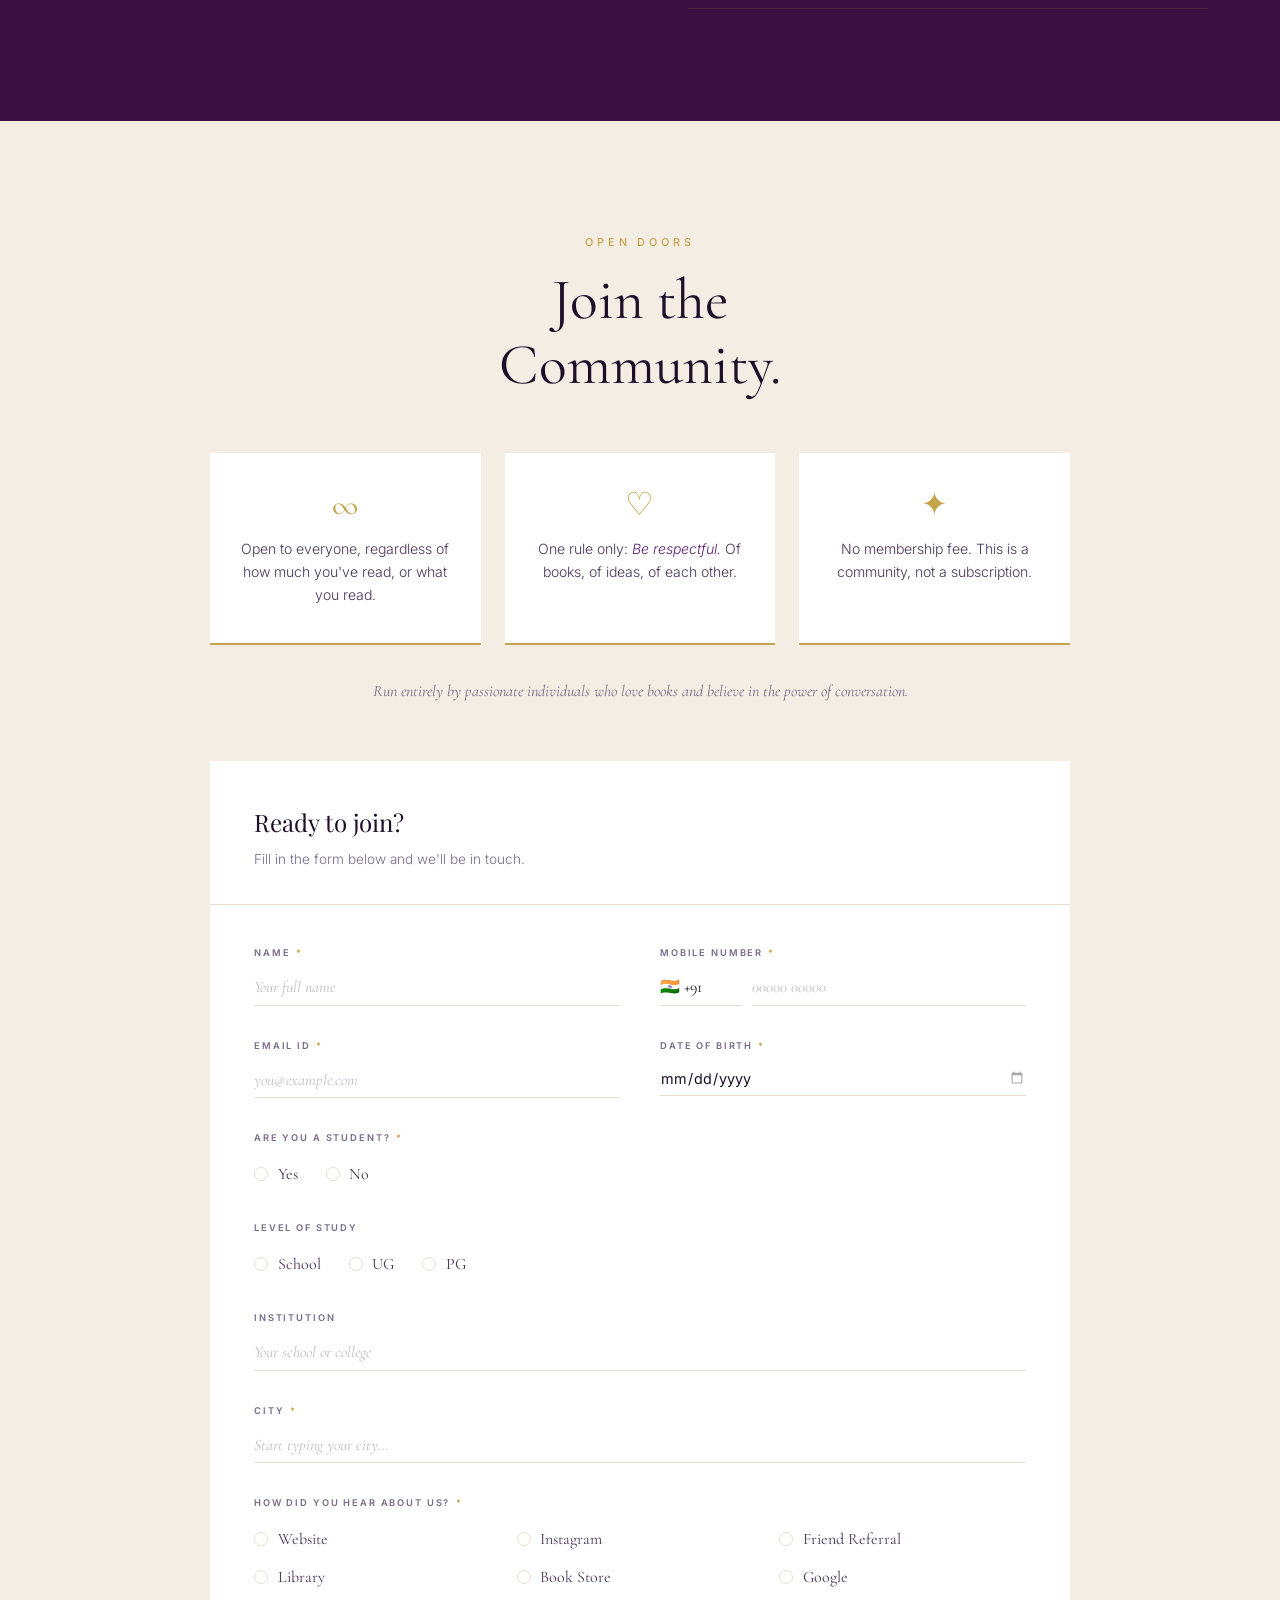
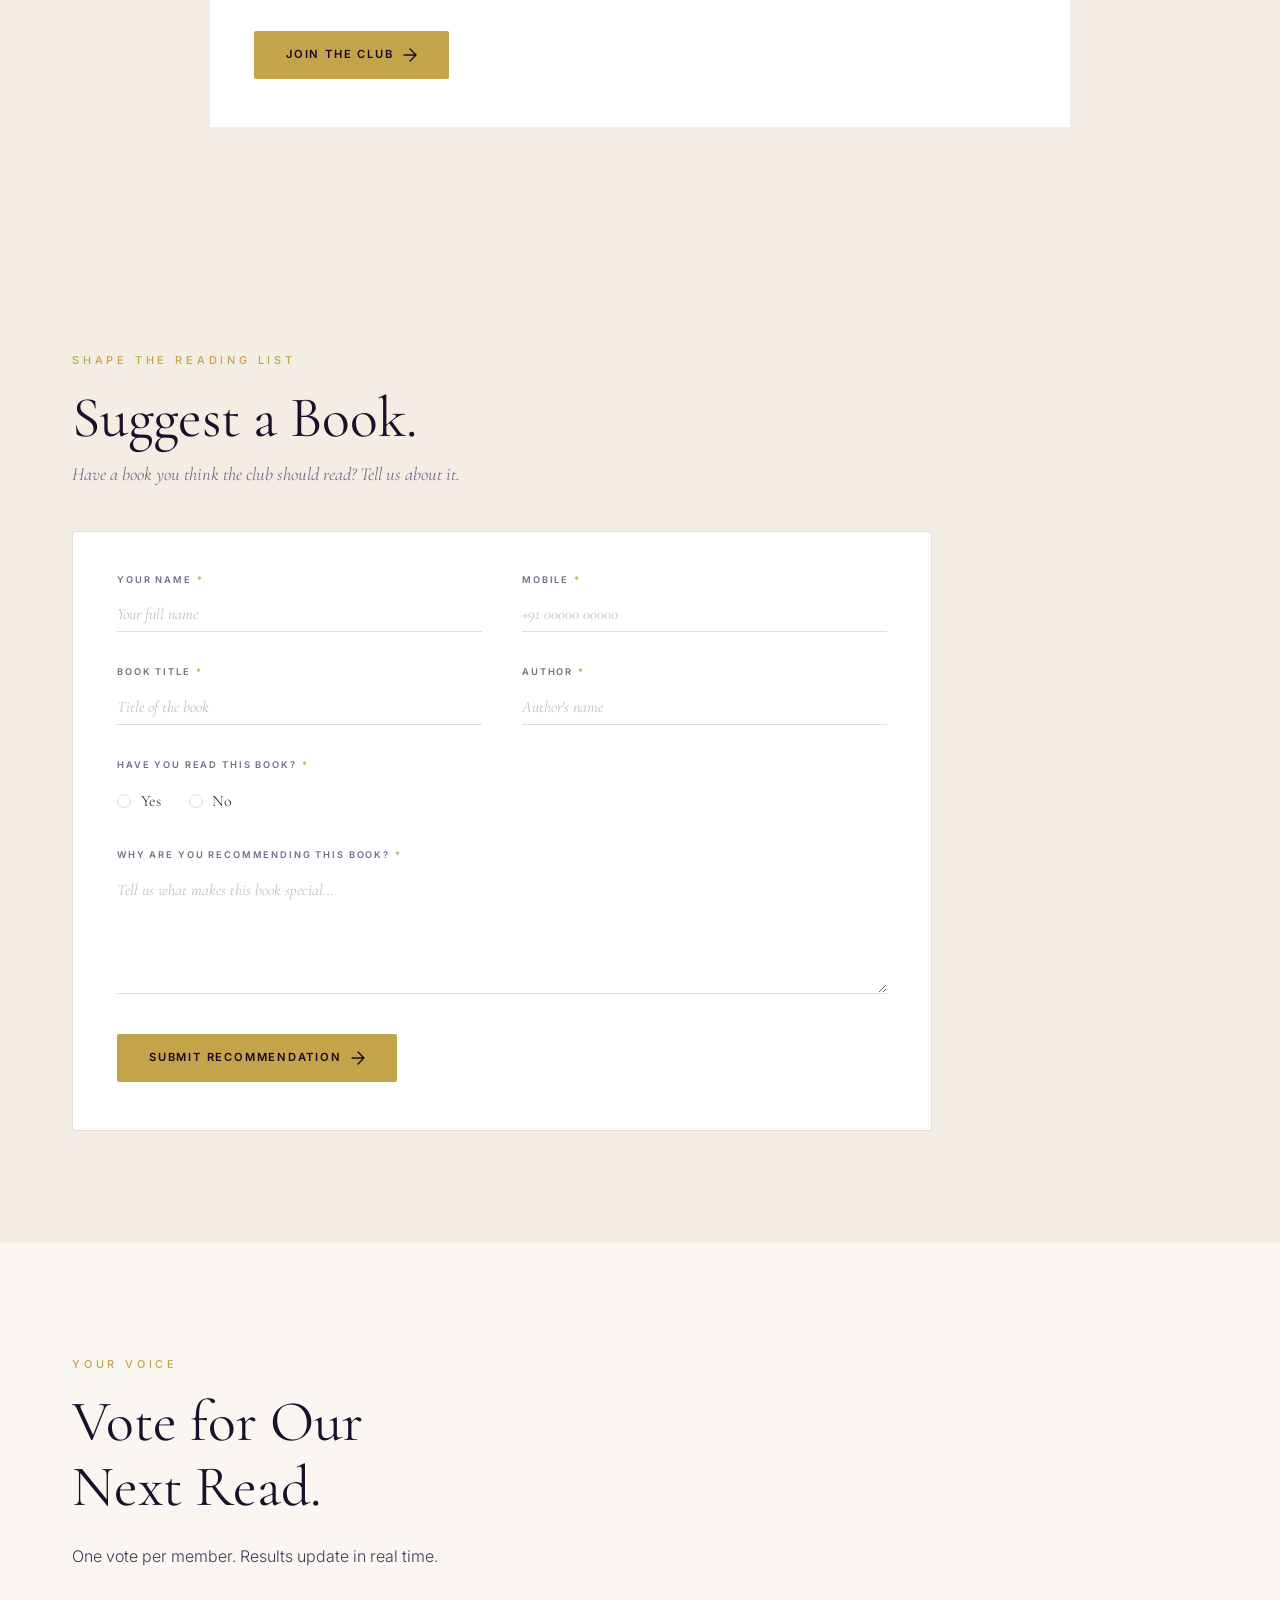
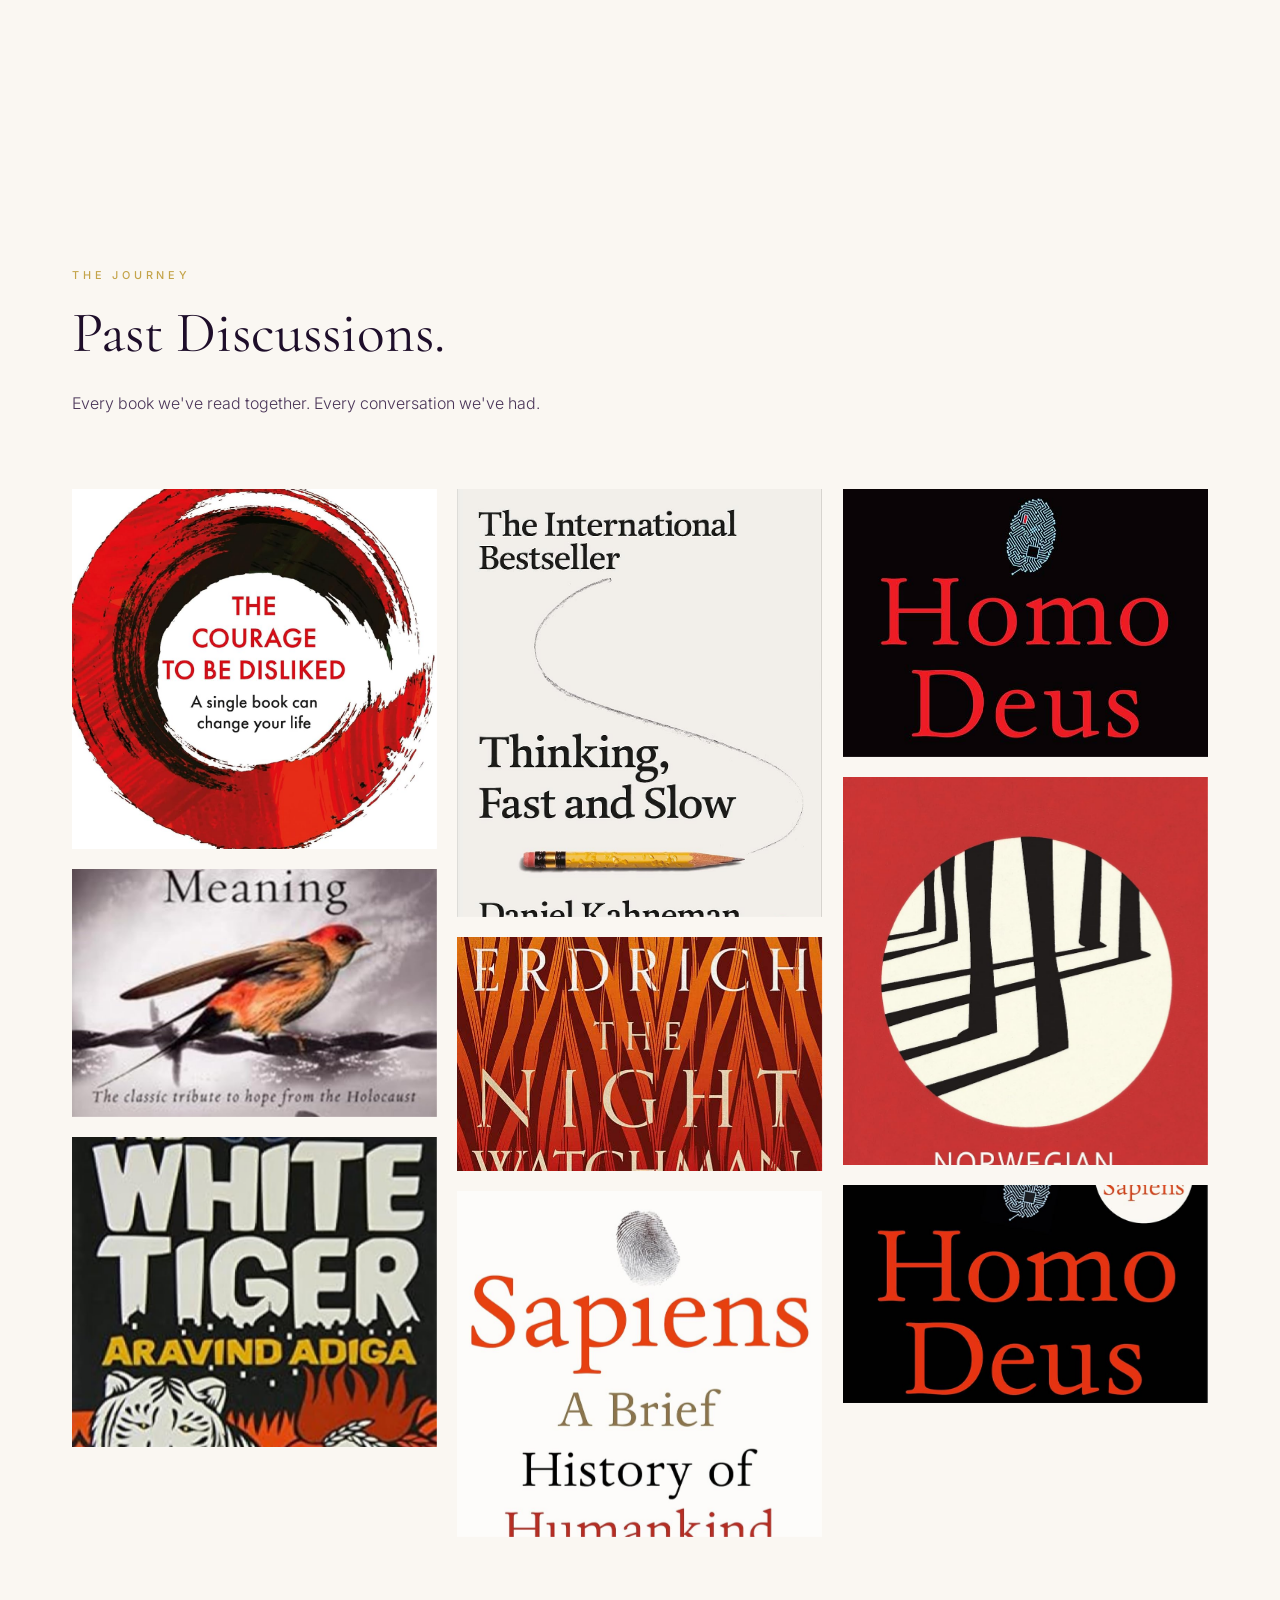
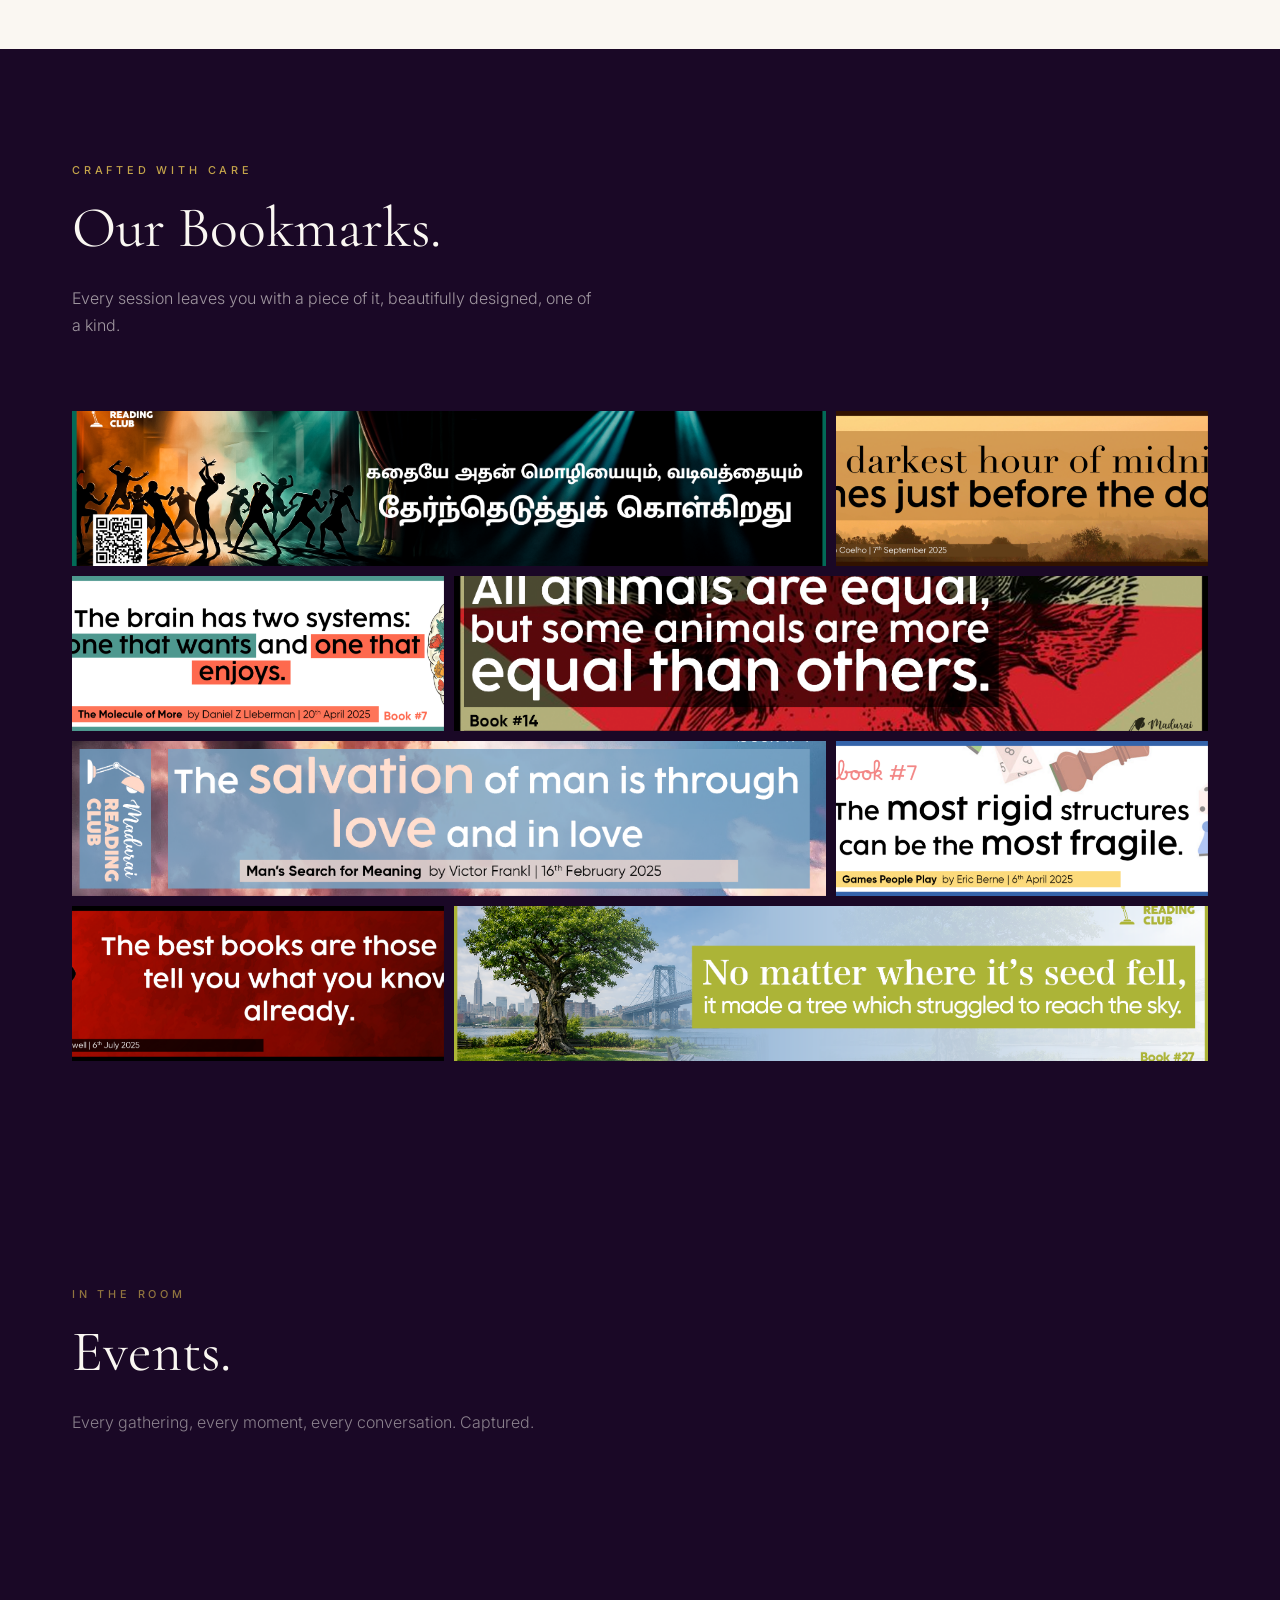
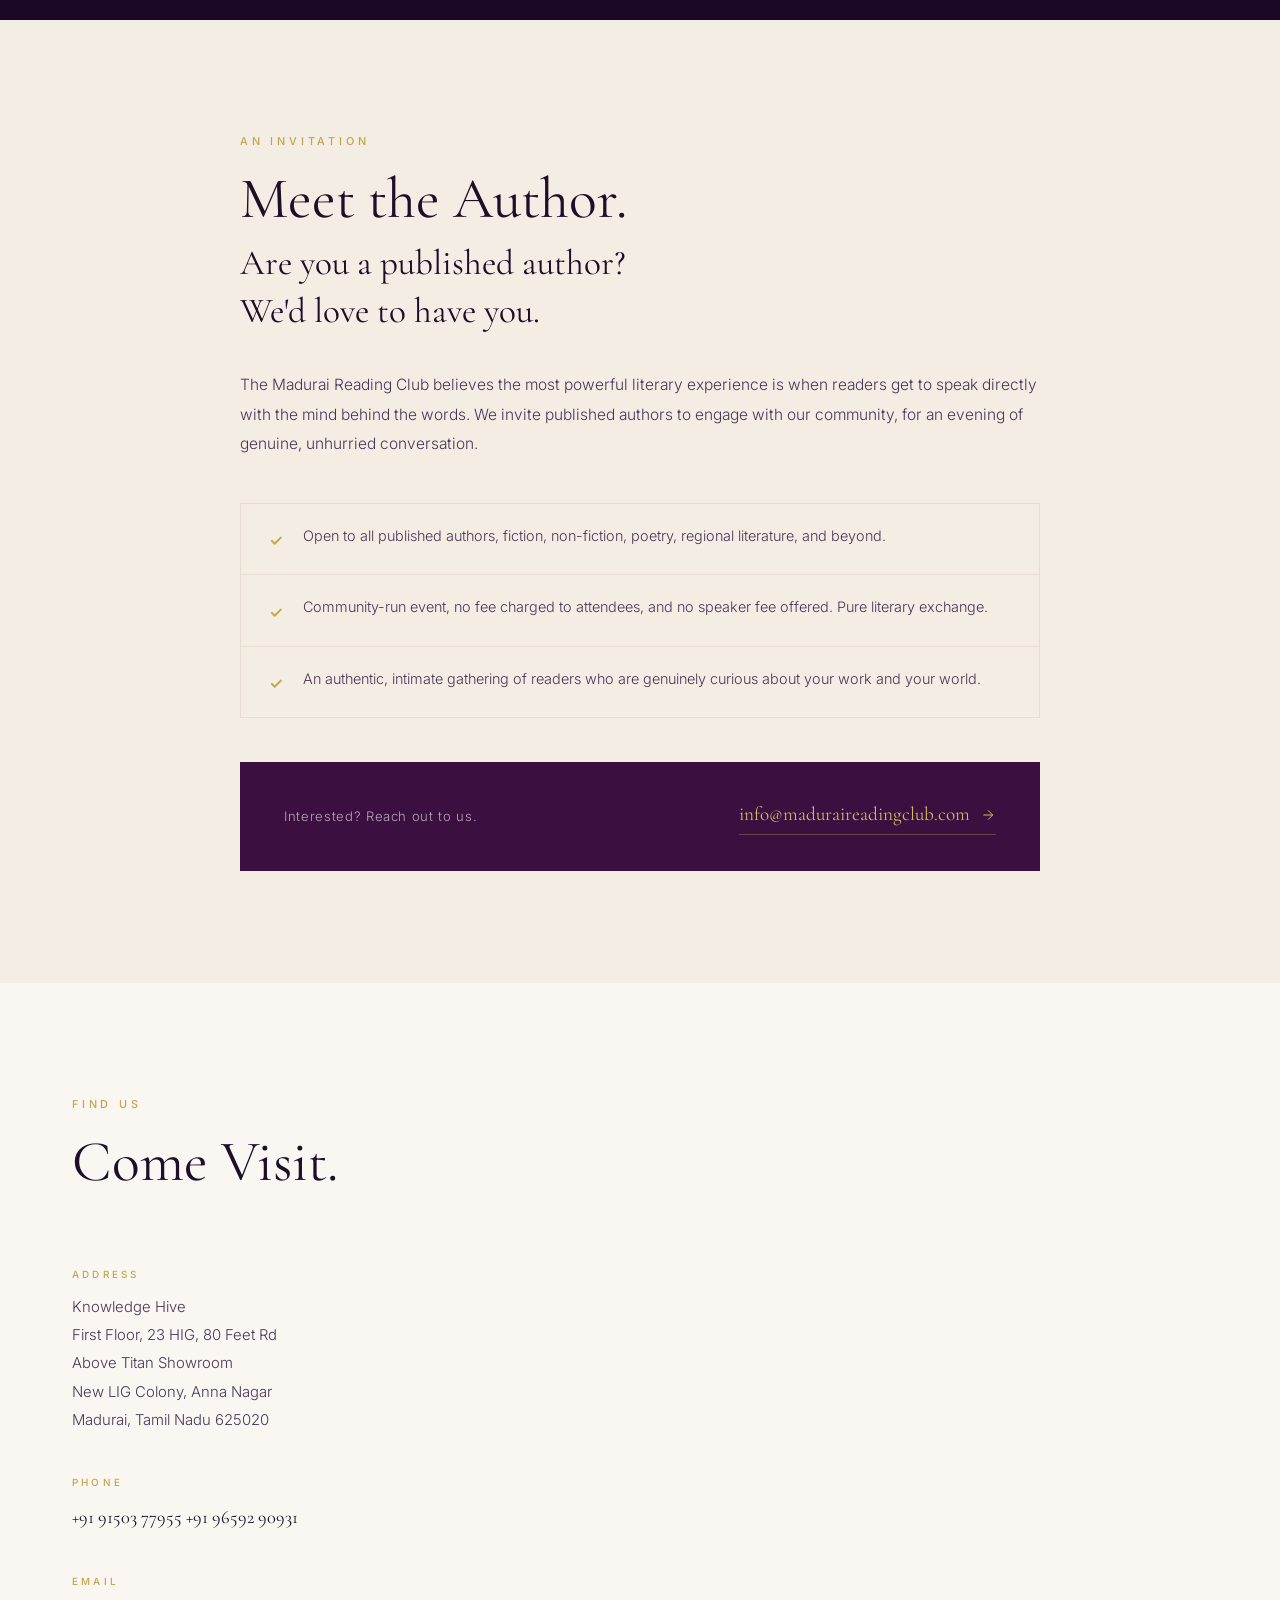
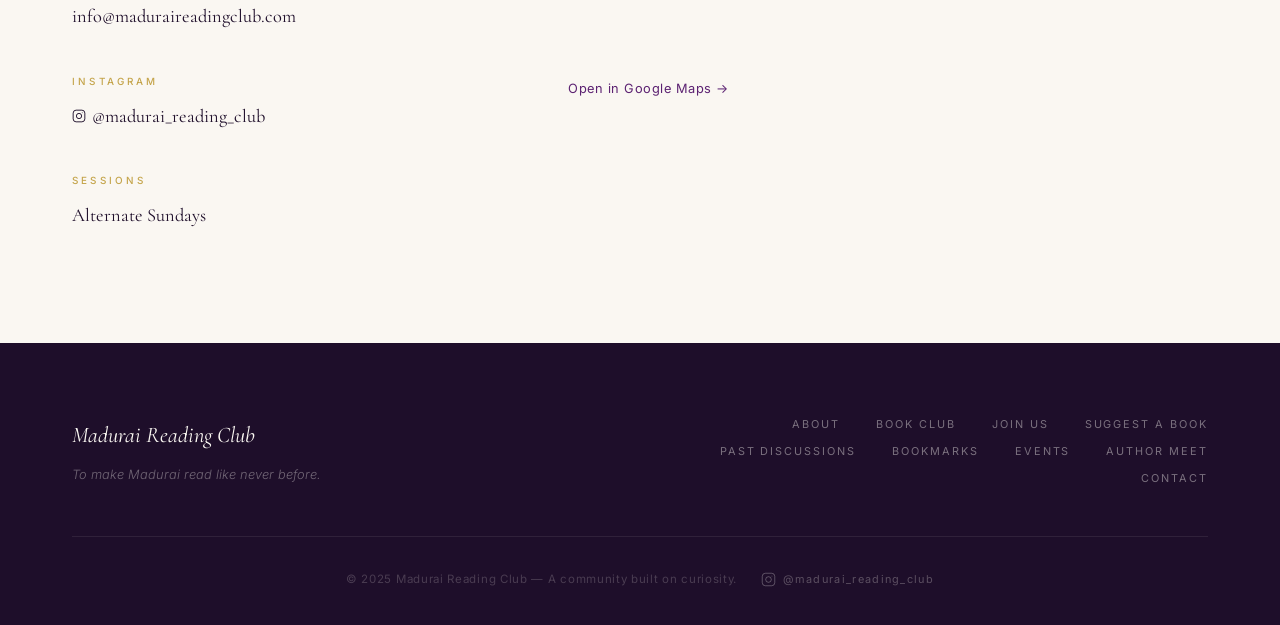
==== commit c8f9c0a4: "Fix shop nav link style; restore price to ₹499 / ₹80 shipping Co-Authored-By: Claude Sonnet 4.6 <nor" ====
--- a/index.html
+++ b/index.html
@@ -97,7 +97,7 @@
         </li>
 
         <li><a href="#contact" class="nav-link">Contact</a></li>
-        <li><a href="shop.html" class="nav-link" style="color:var(--gold,#F5A623);font-weight:600;">🛍 Shop</a></li>
+        <li><a href="shop.html" class="nav-link">Shop</a></li>
         <li><a href="https://pages.maduraireadingclub.com" class="nav-link nav-link-pages">Pages</a></li>
 
       </ul>
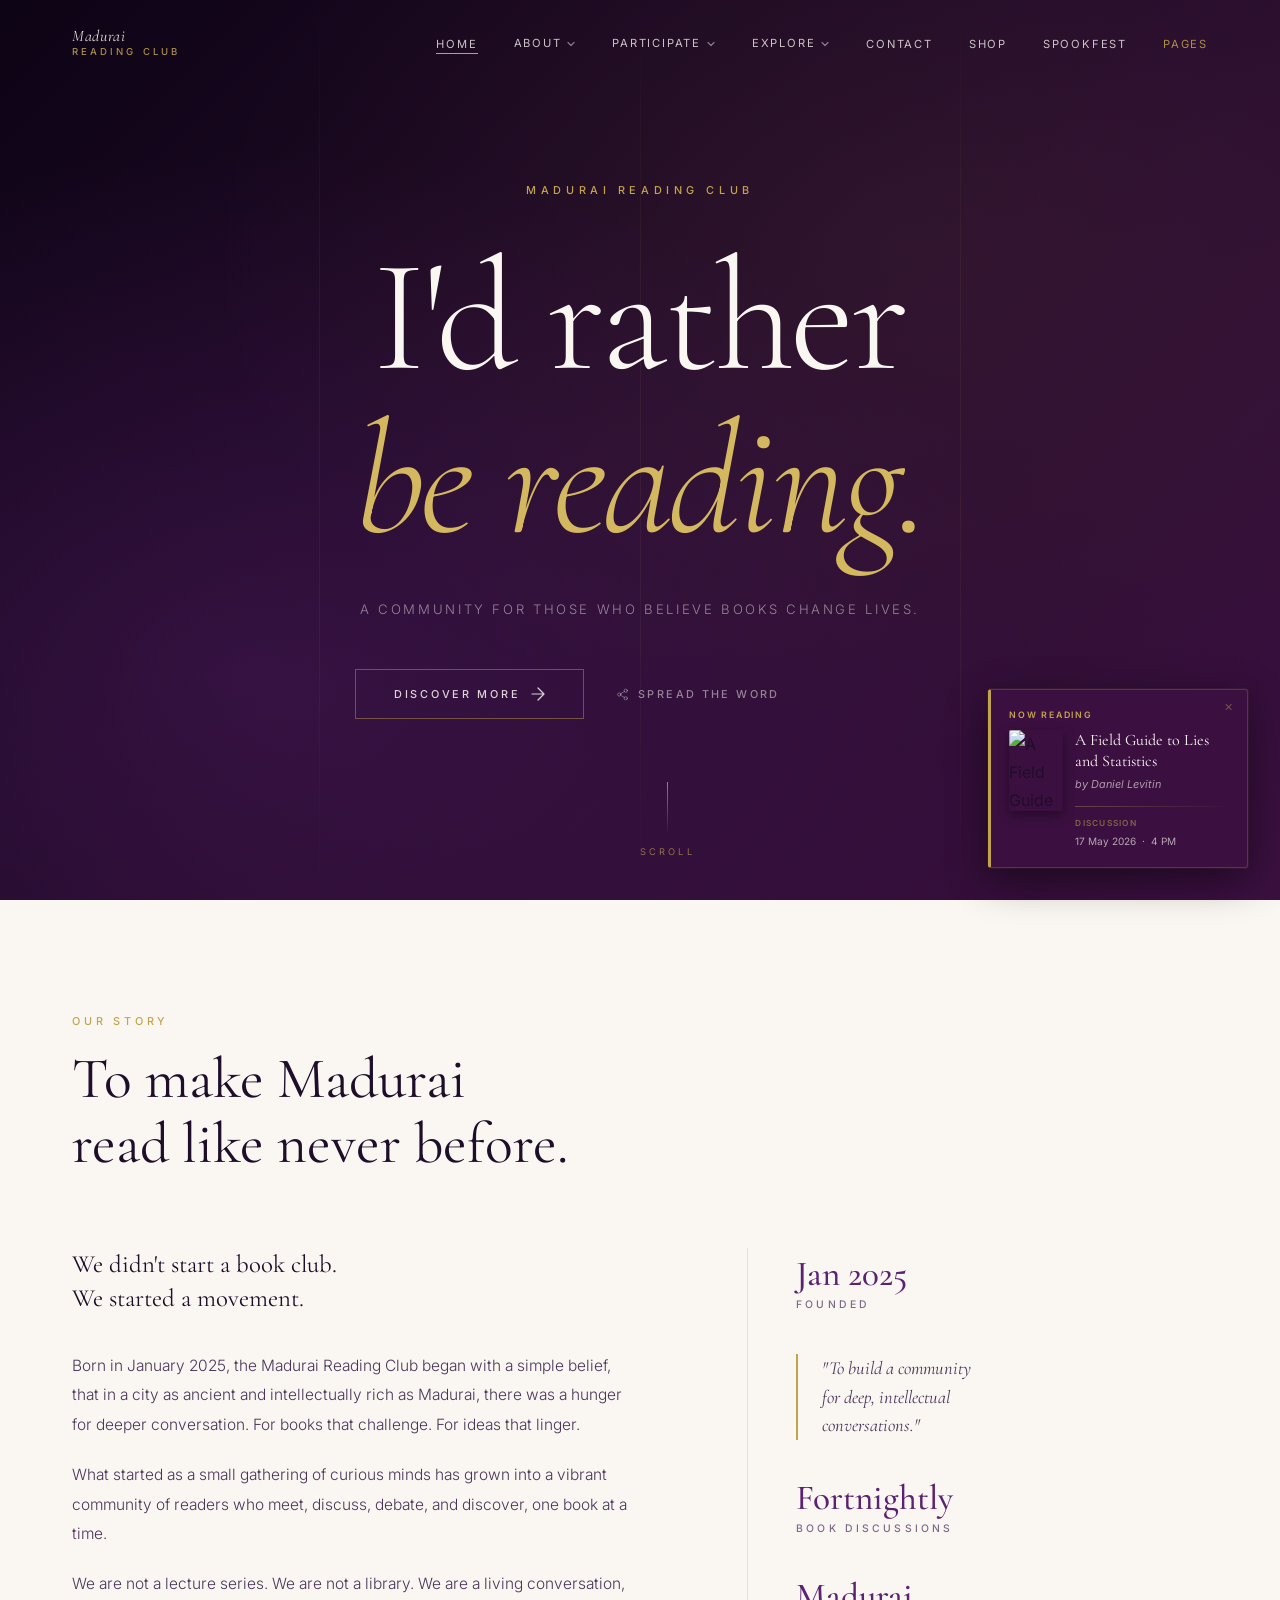
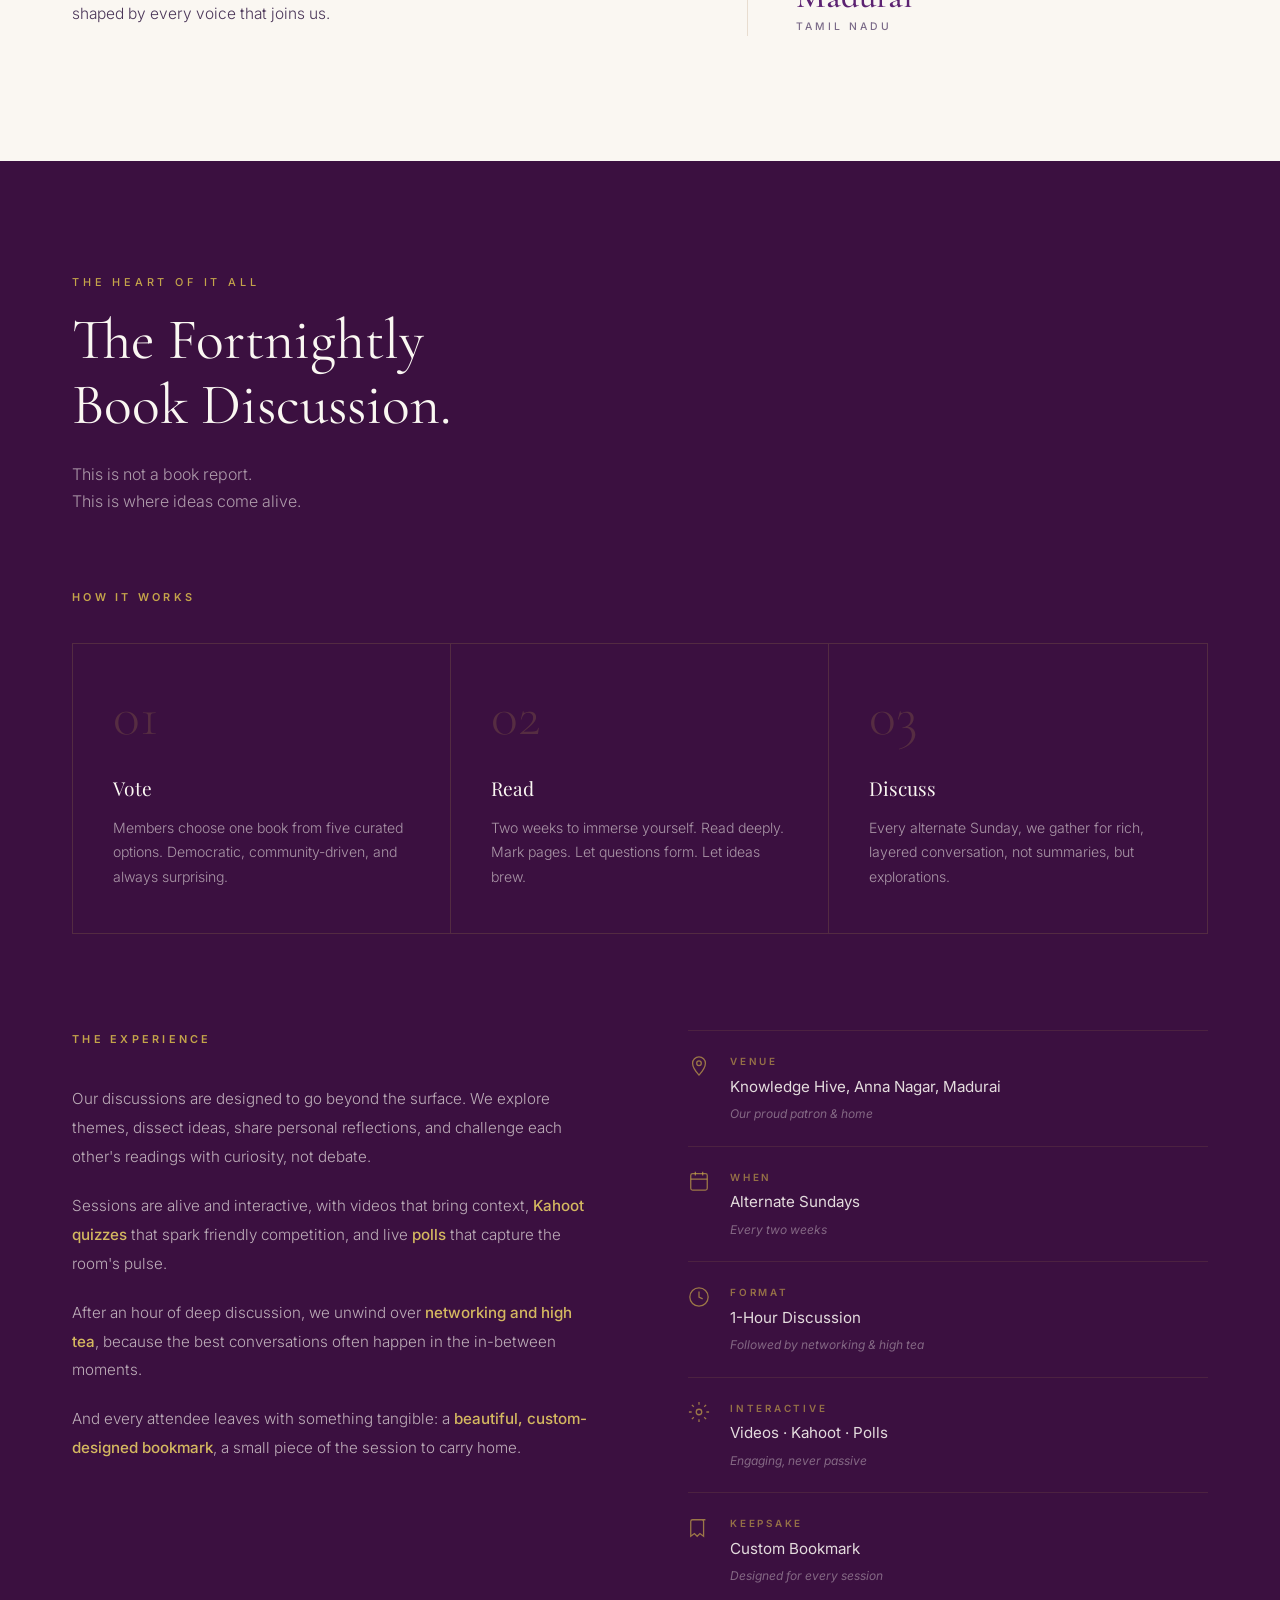
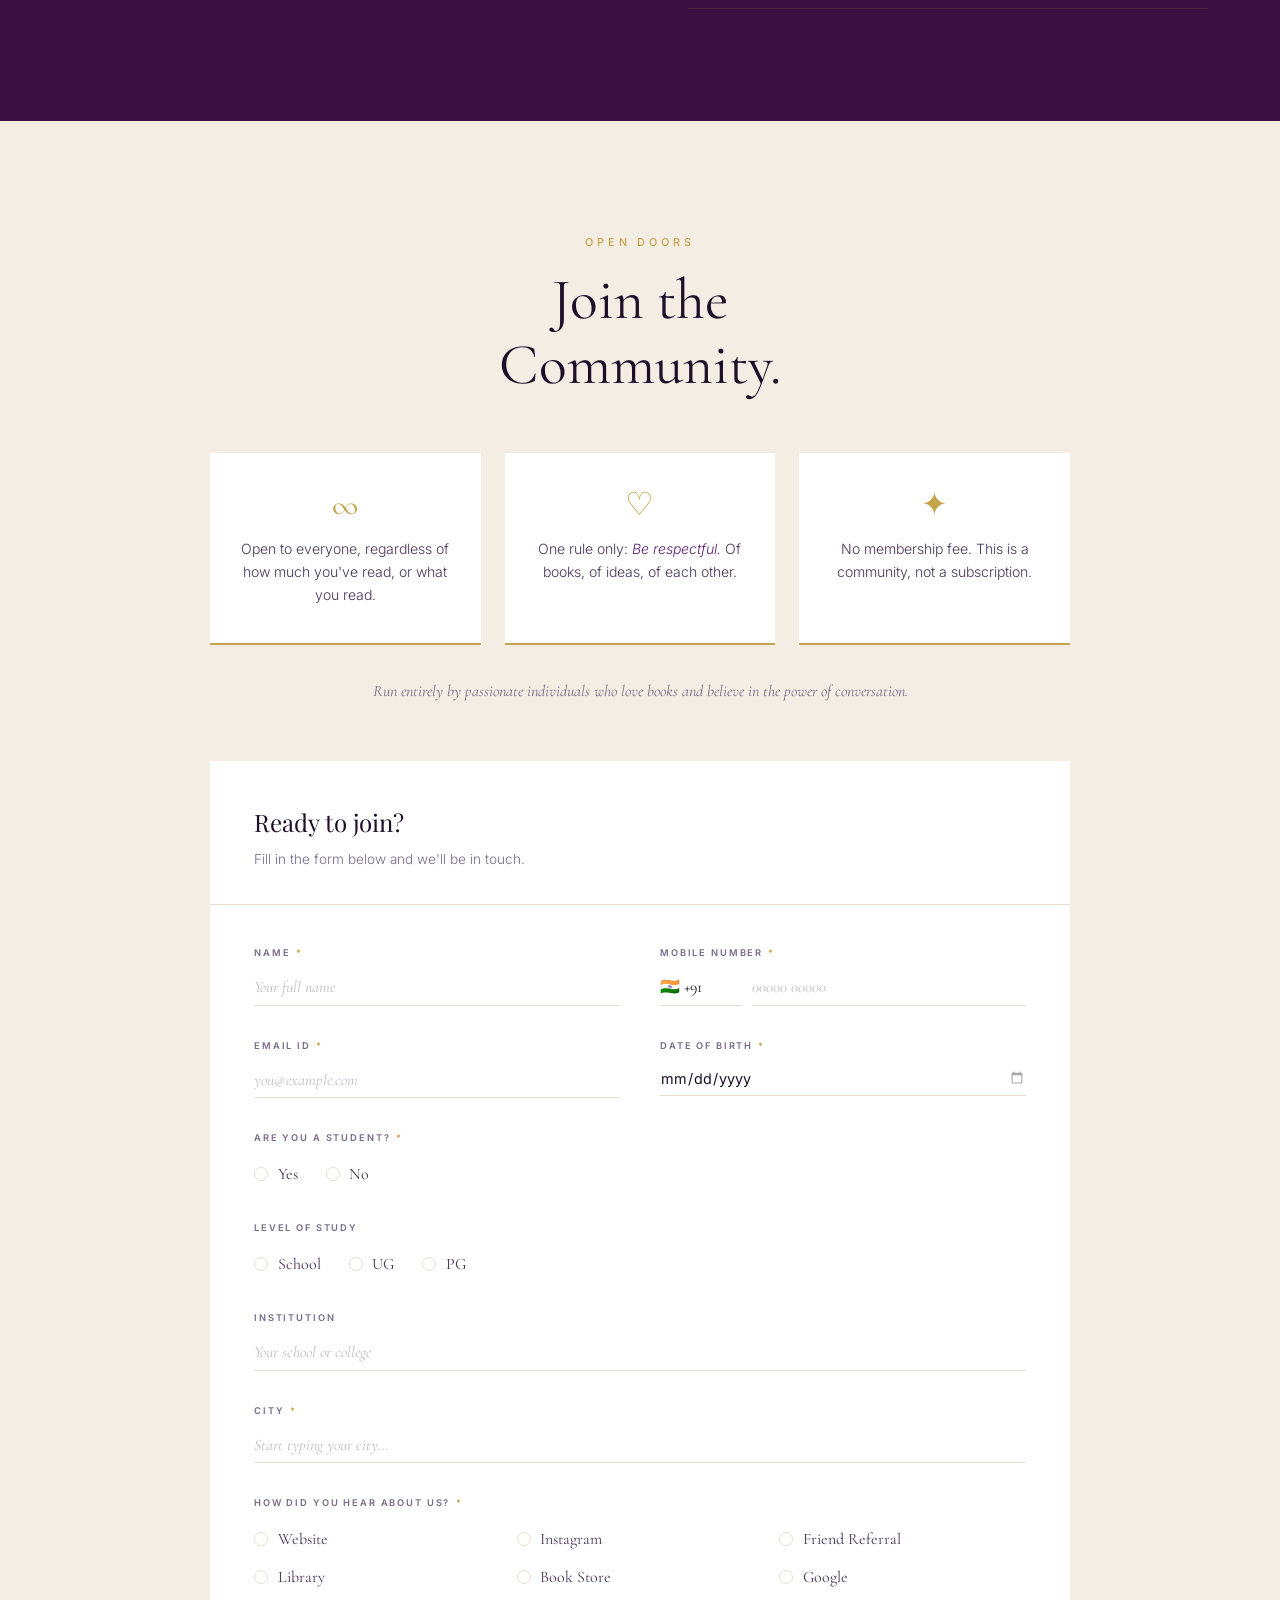
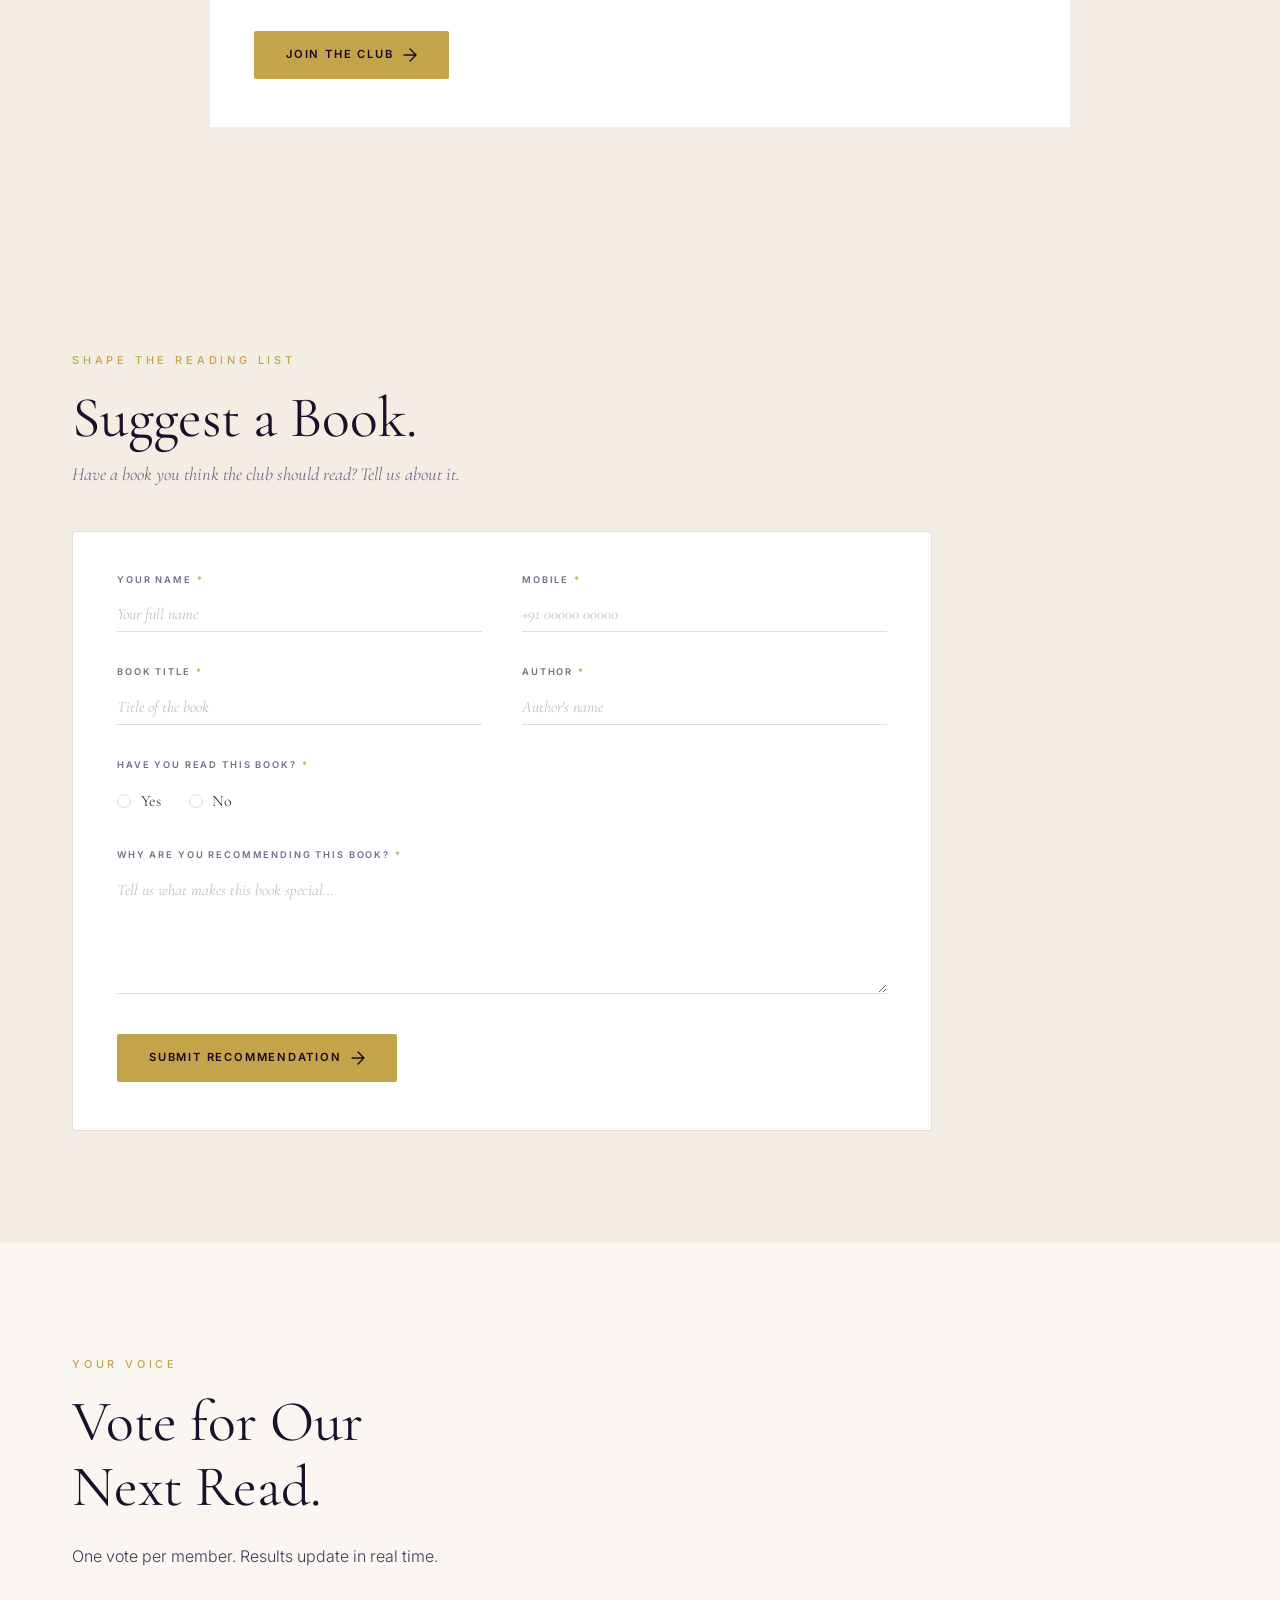
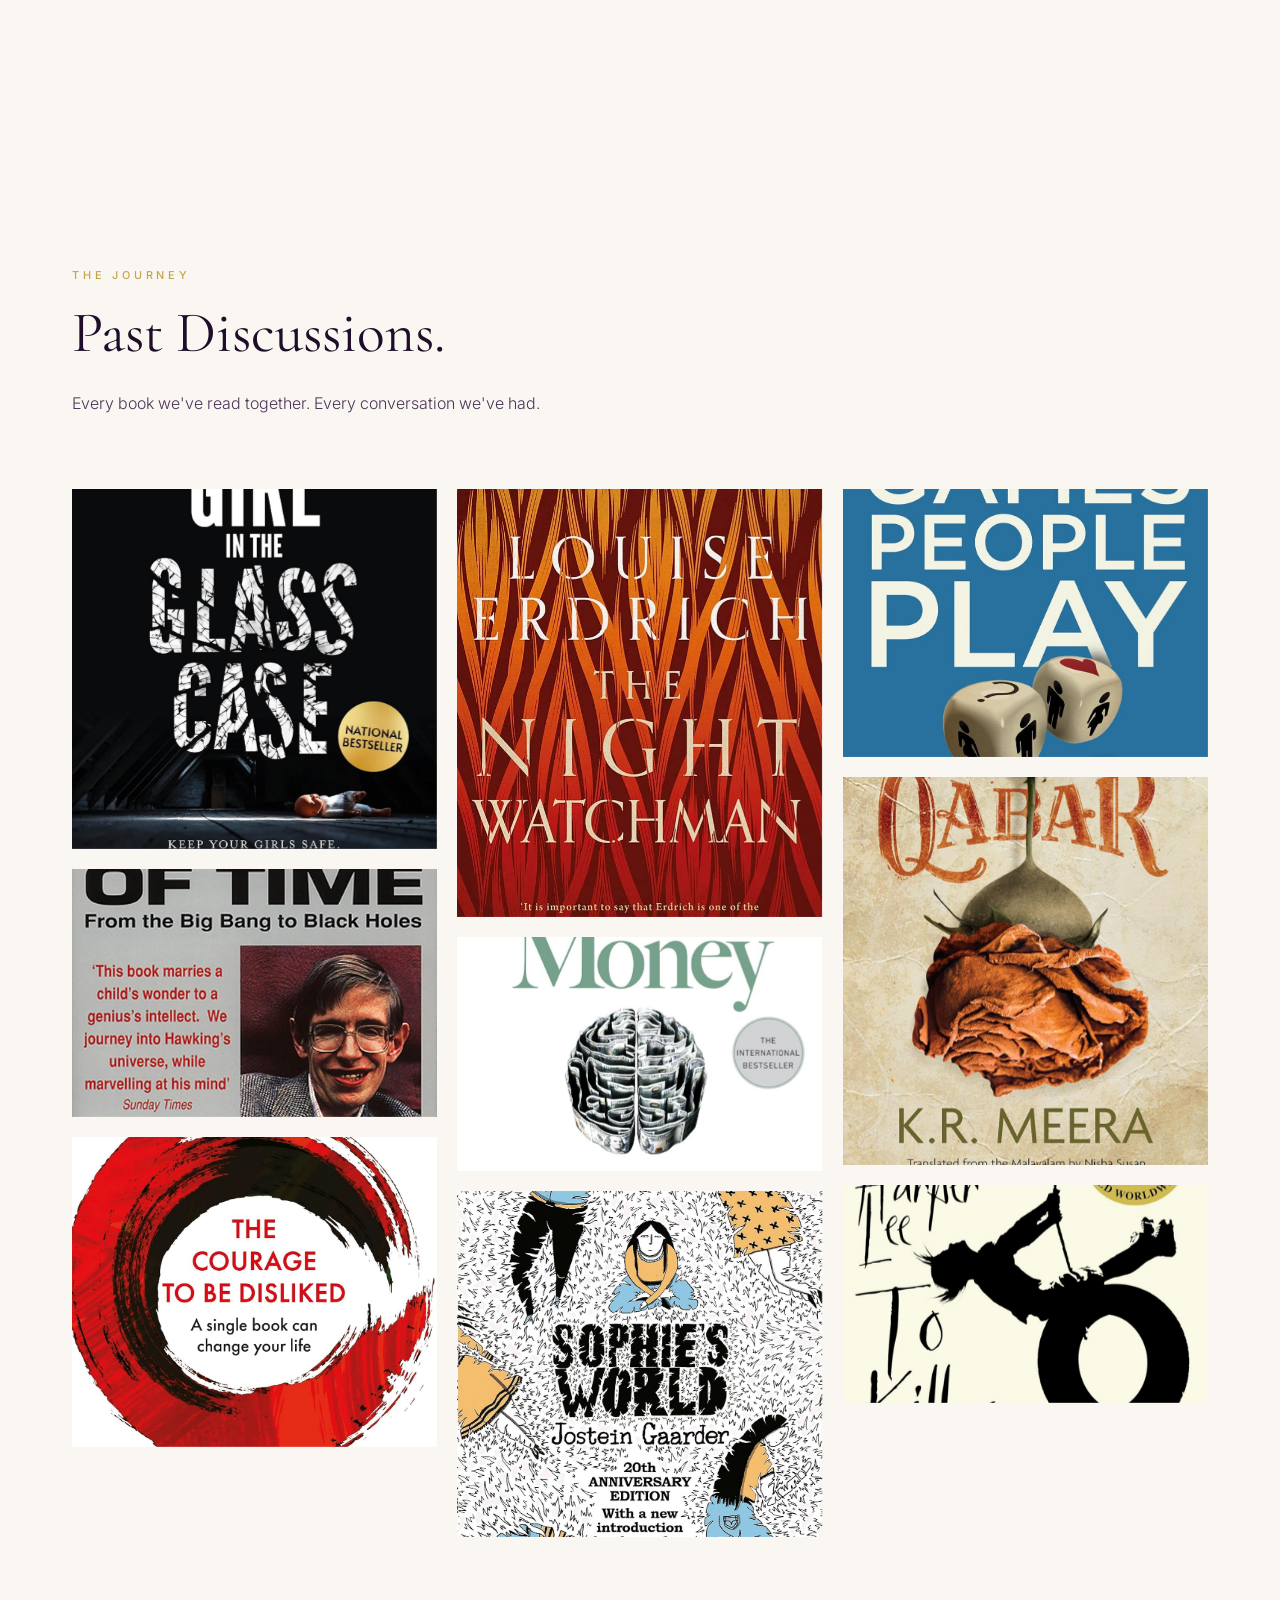
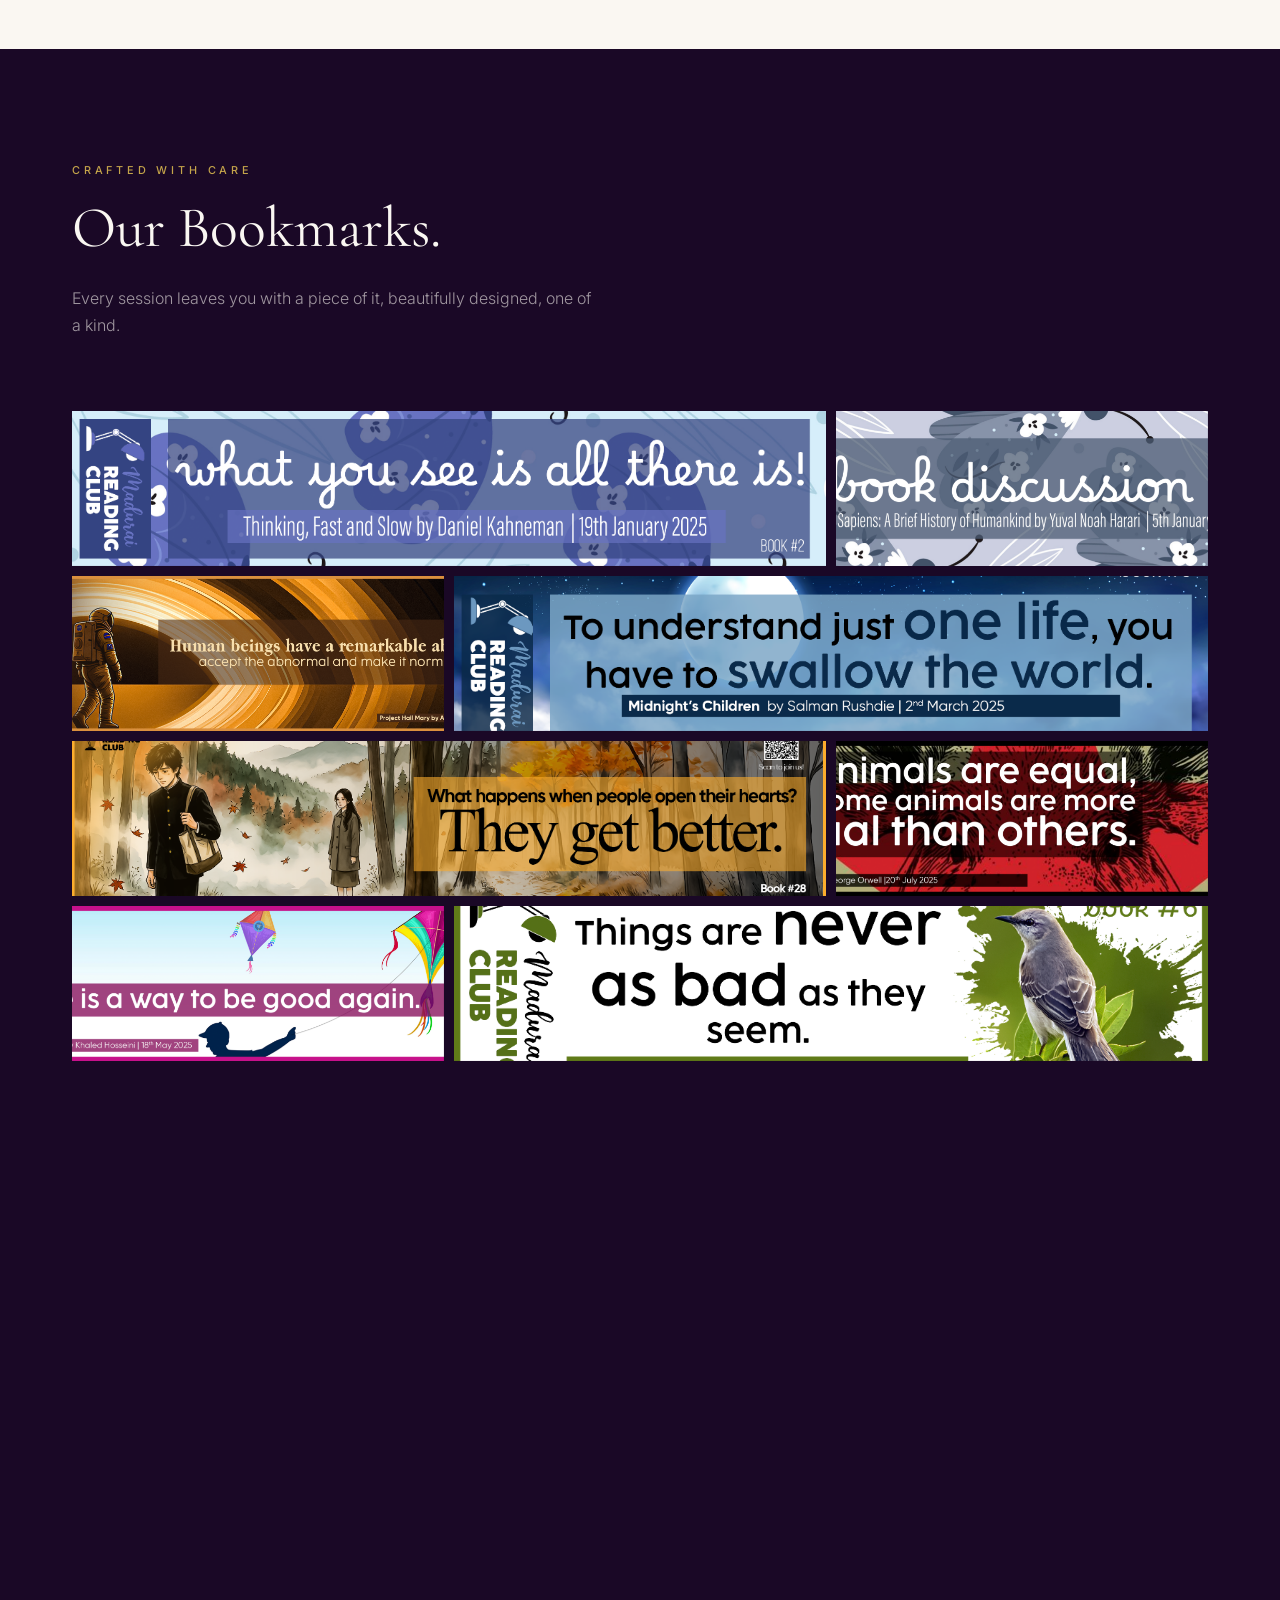
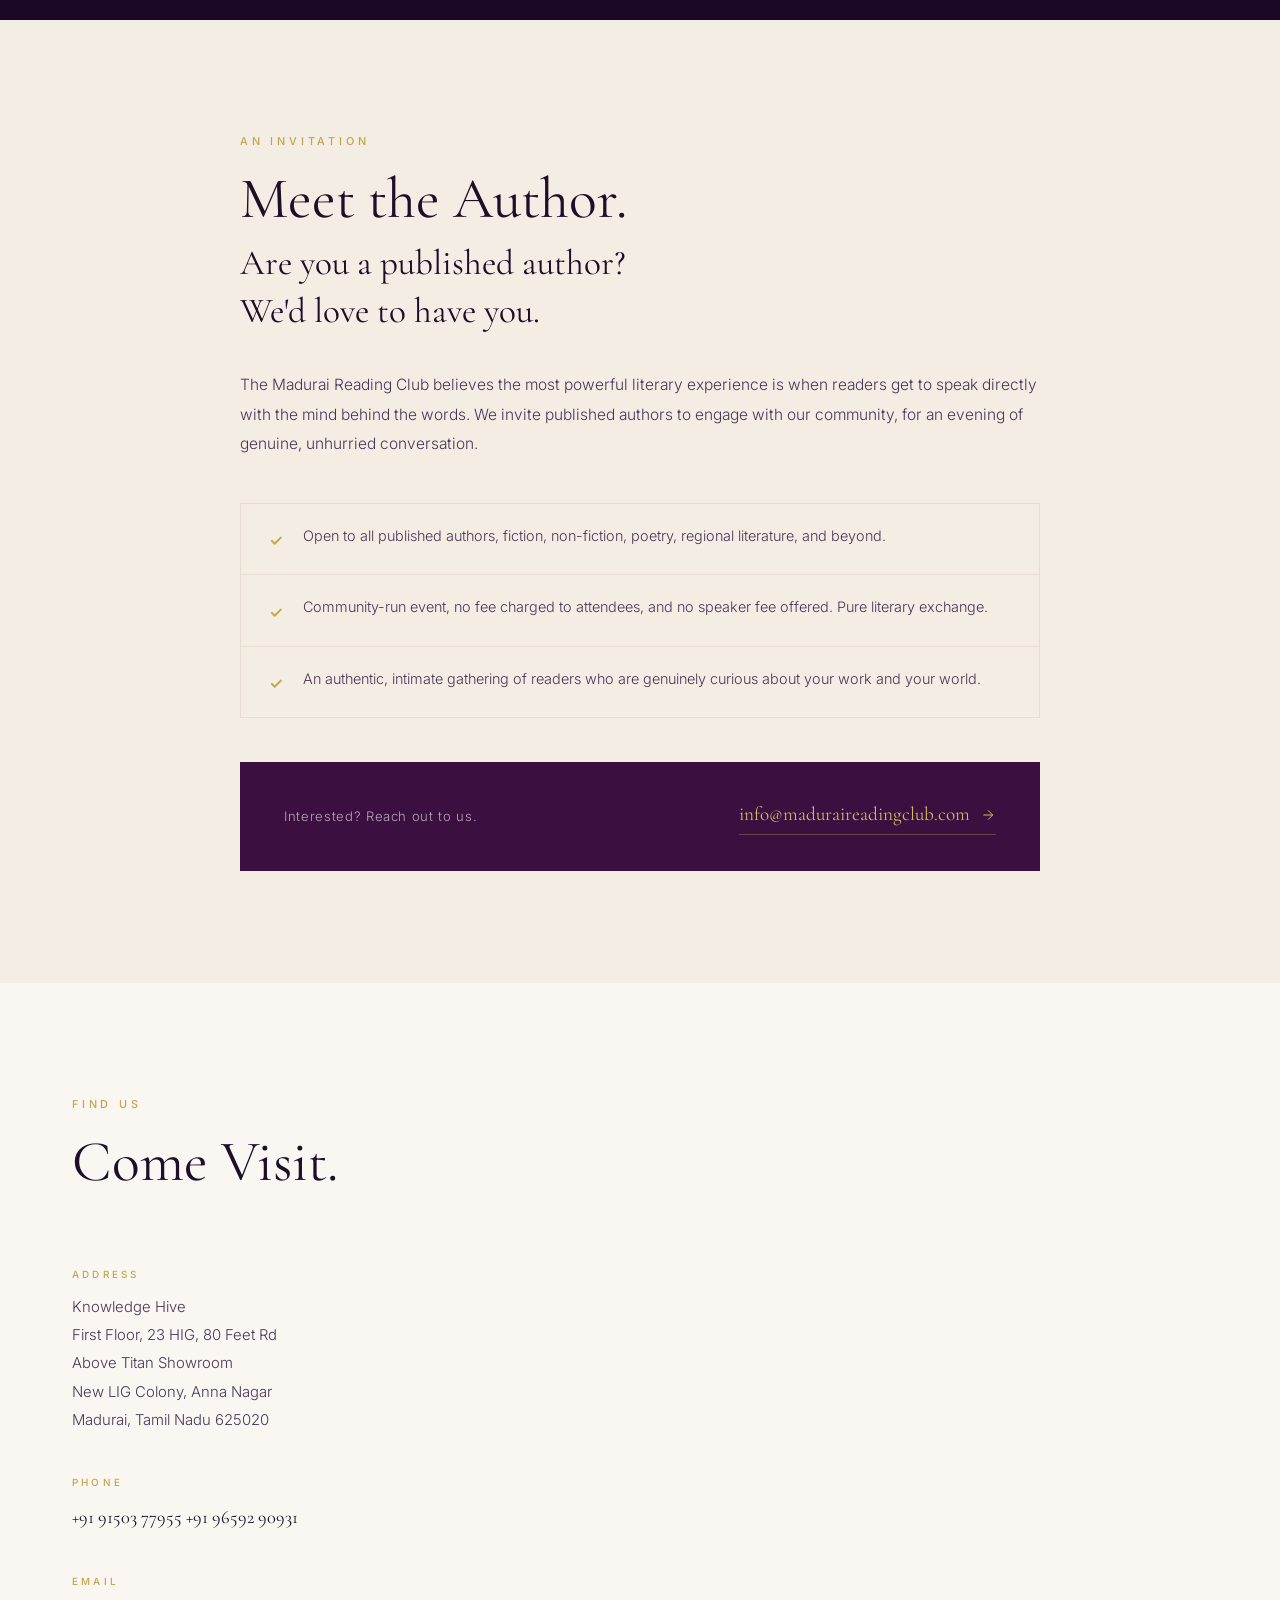
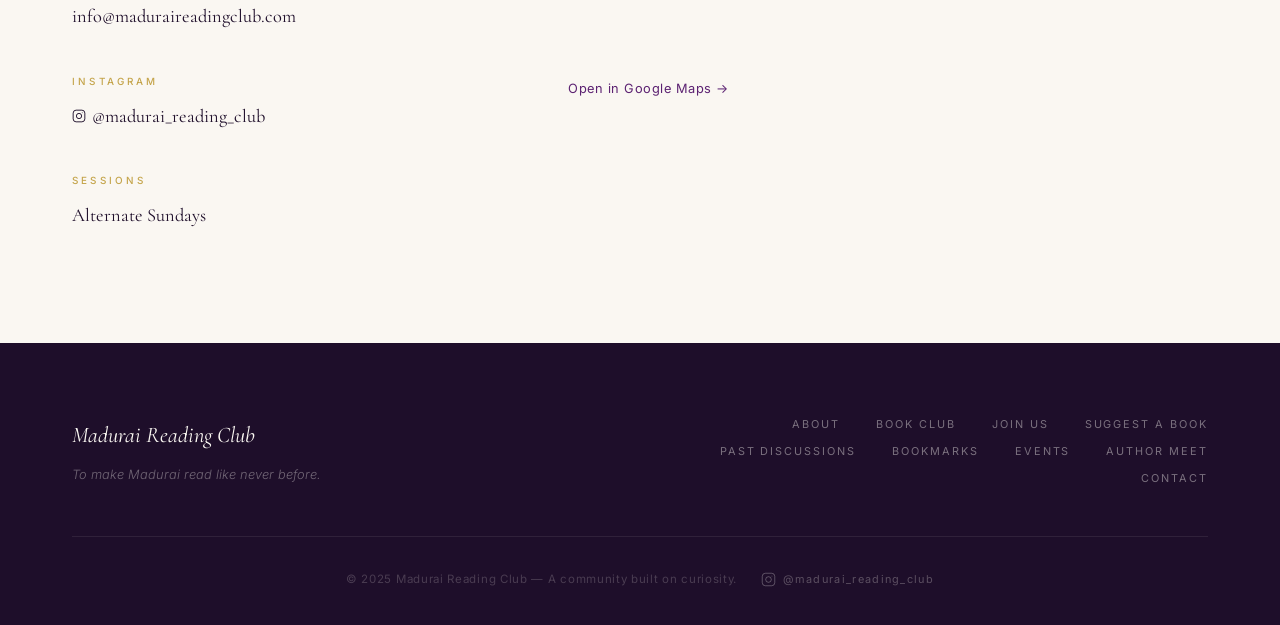
==== commit e6fec552: "Add Spookfest 2026 teaser page and nav link Co-Authored-By: Claude Sonnet 5.5 <noreply@anthropic.com" ====
--- a/index.html
+++ b/index.html
@@ -98,6 +98,7 @@
 
         <li><a href="#contact" class="nav-link">Contact</a></li>
         <li><a href="shop.html" class="nav-link">Shop</a></li>
+        <li><a href="spookfest.html" class="nav-link">Spookfest</a></li>
         <li><a href="https://pages.maduraireadingclub.com" class="nav-link nav-link-pages">Pages</a></li>
 
       </ul>
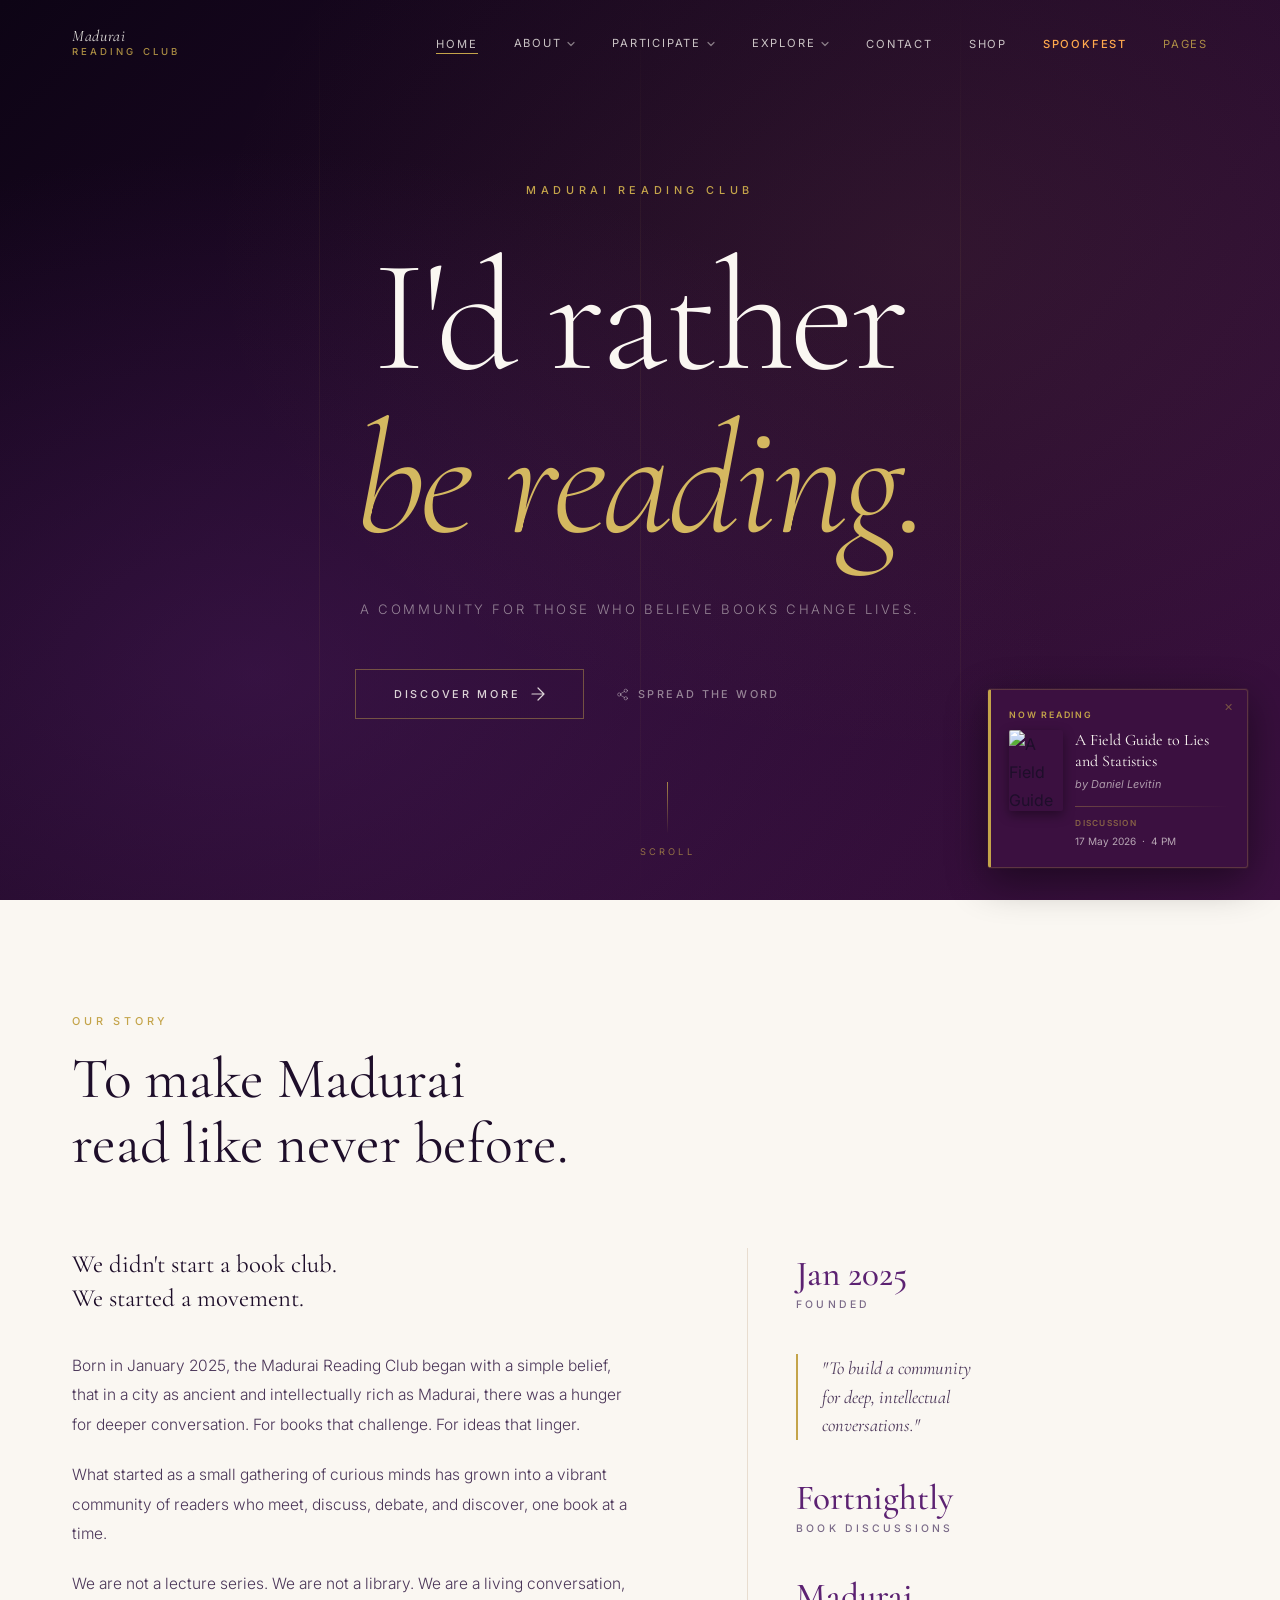
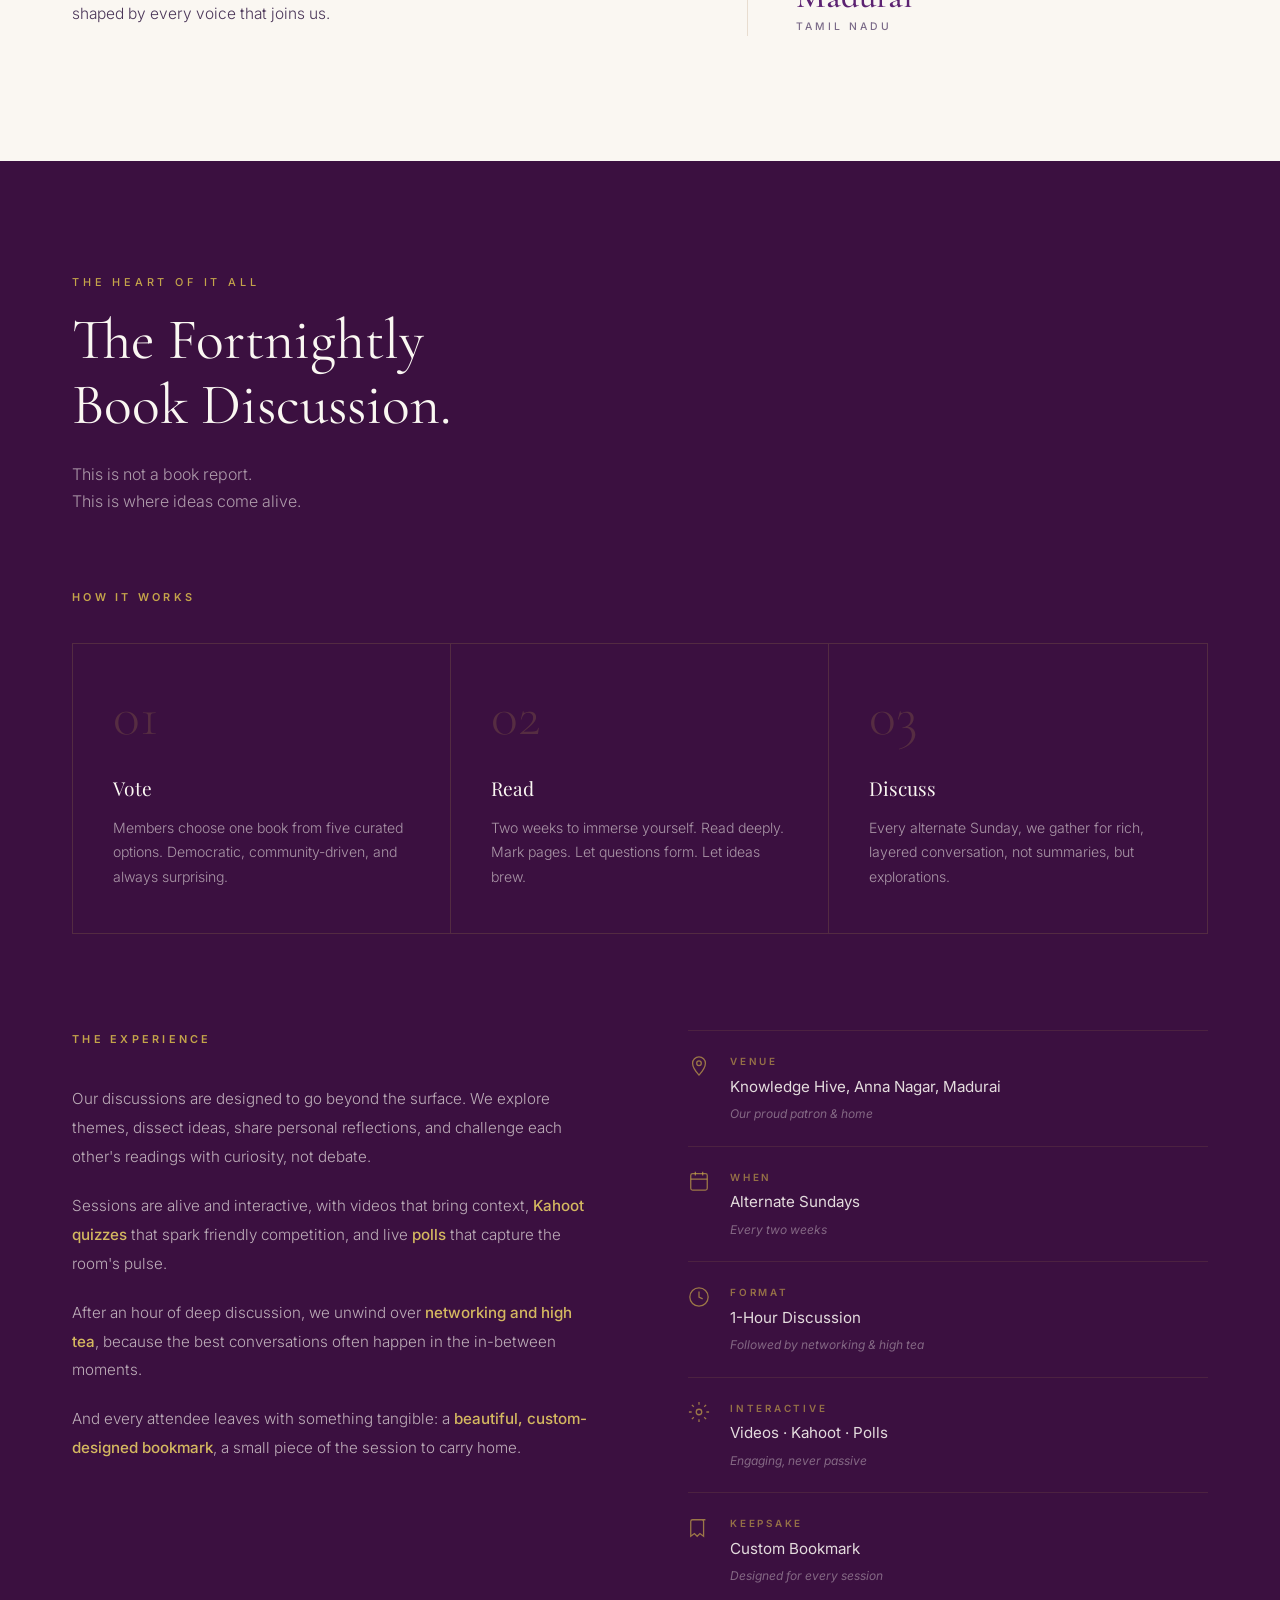
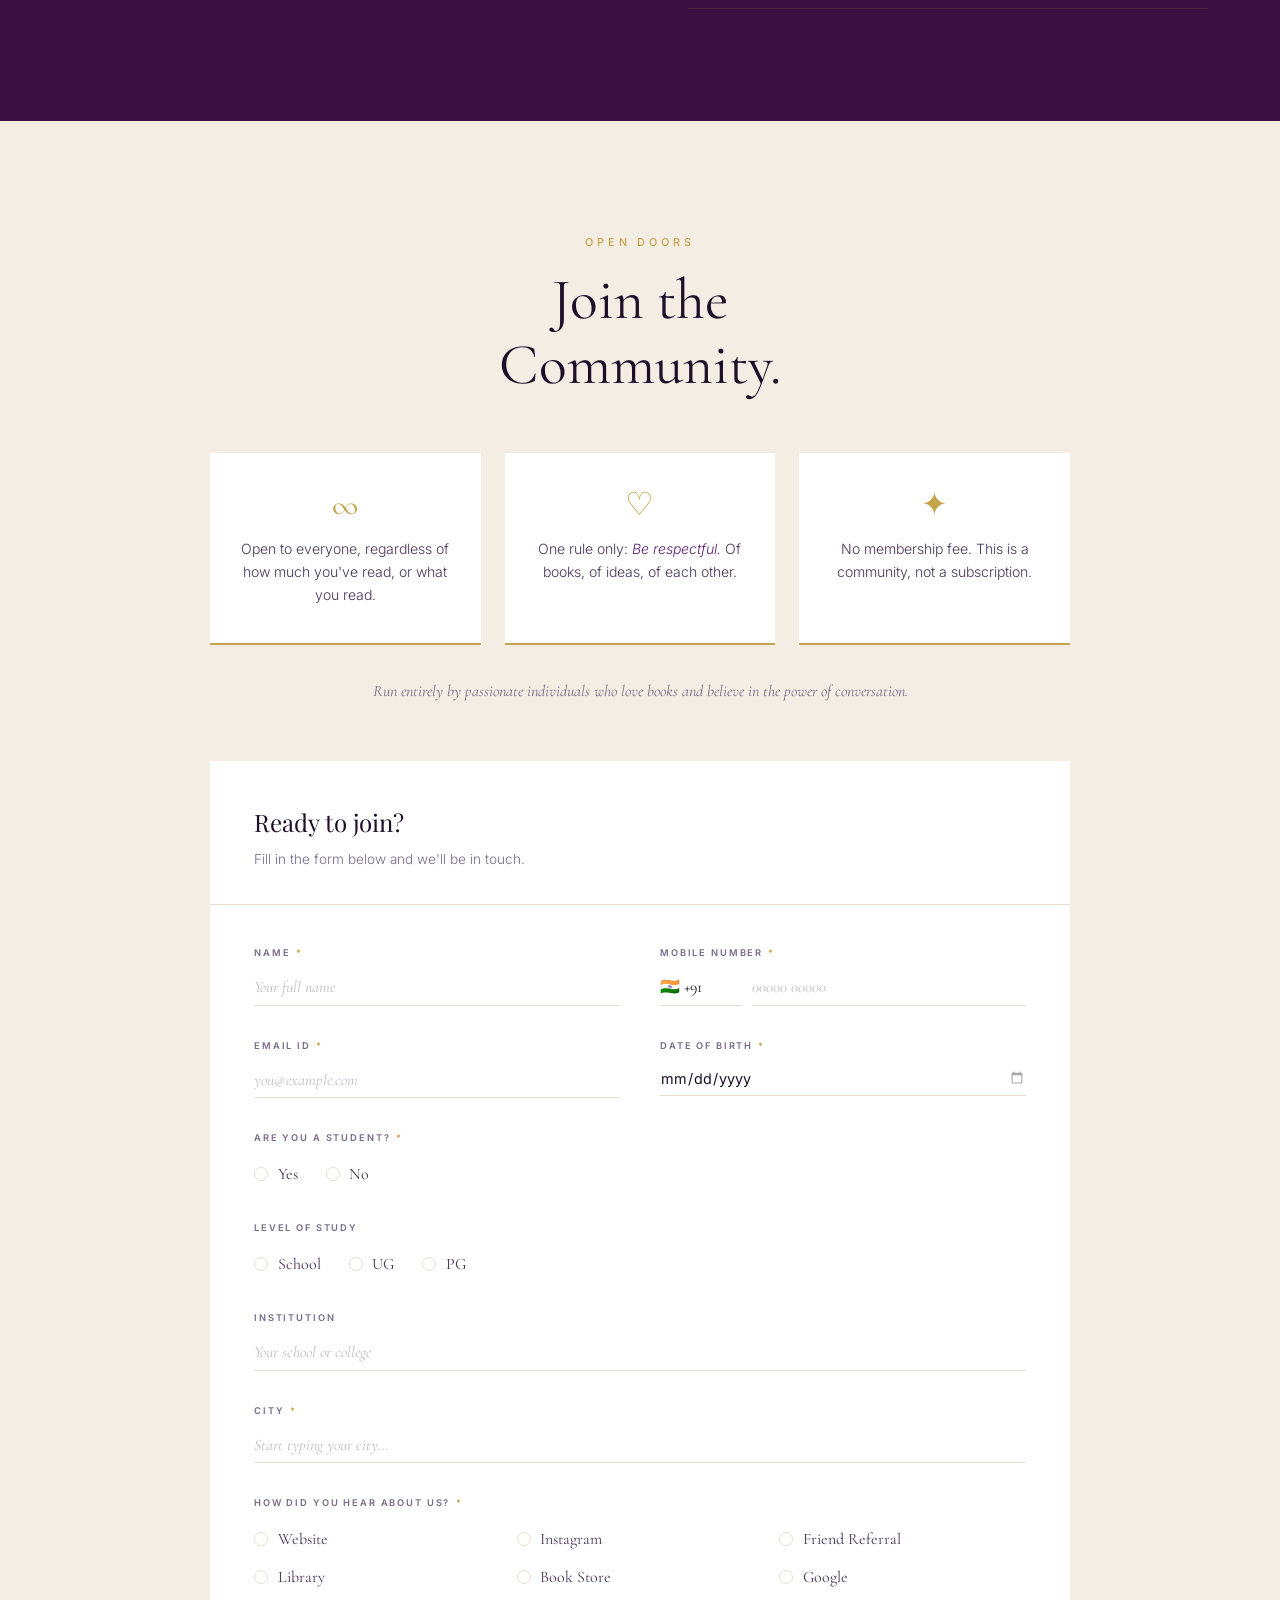
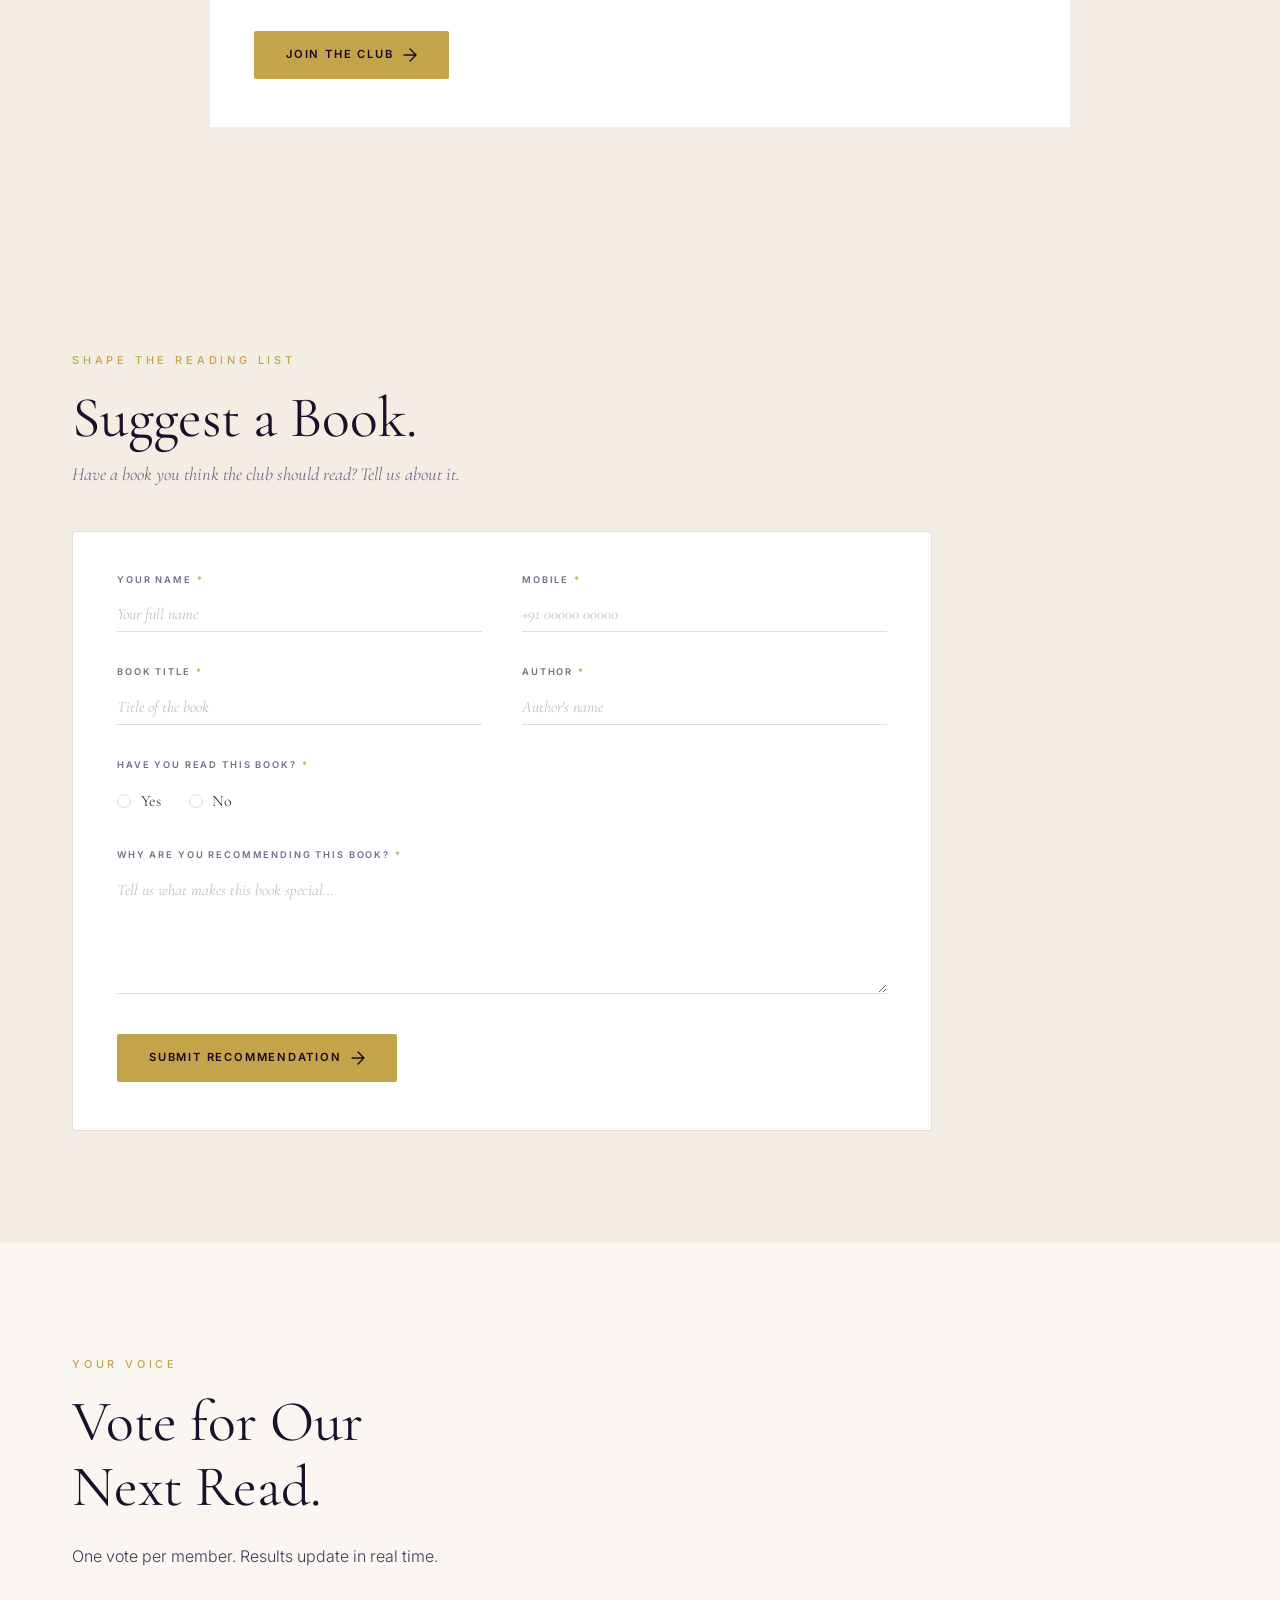
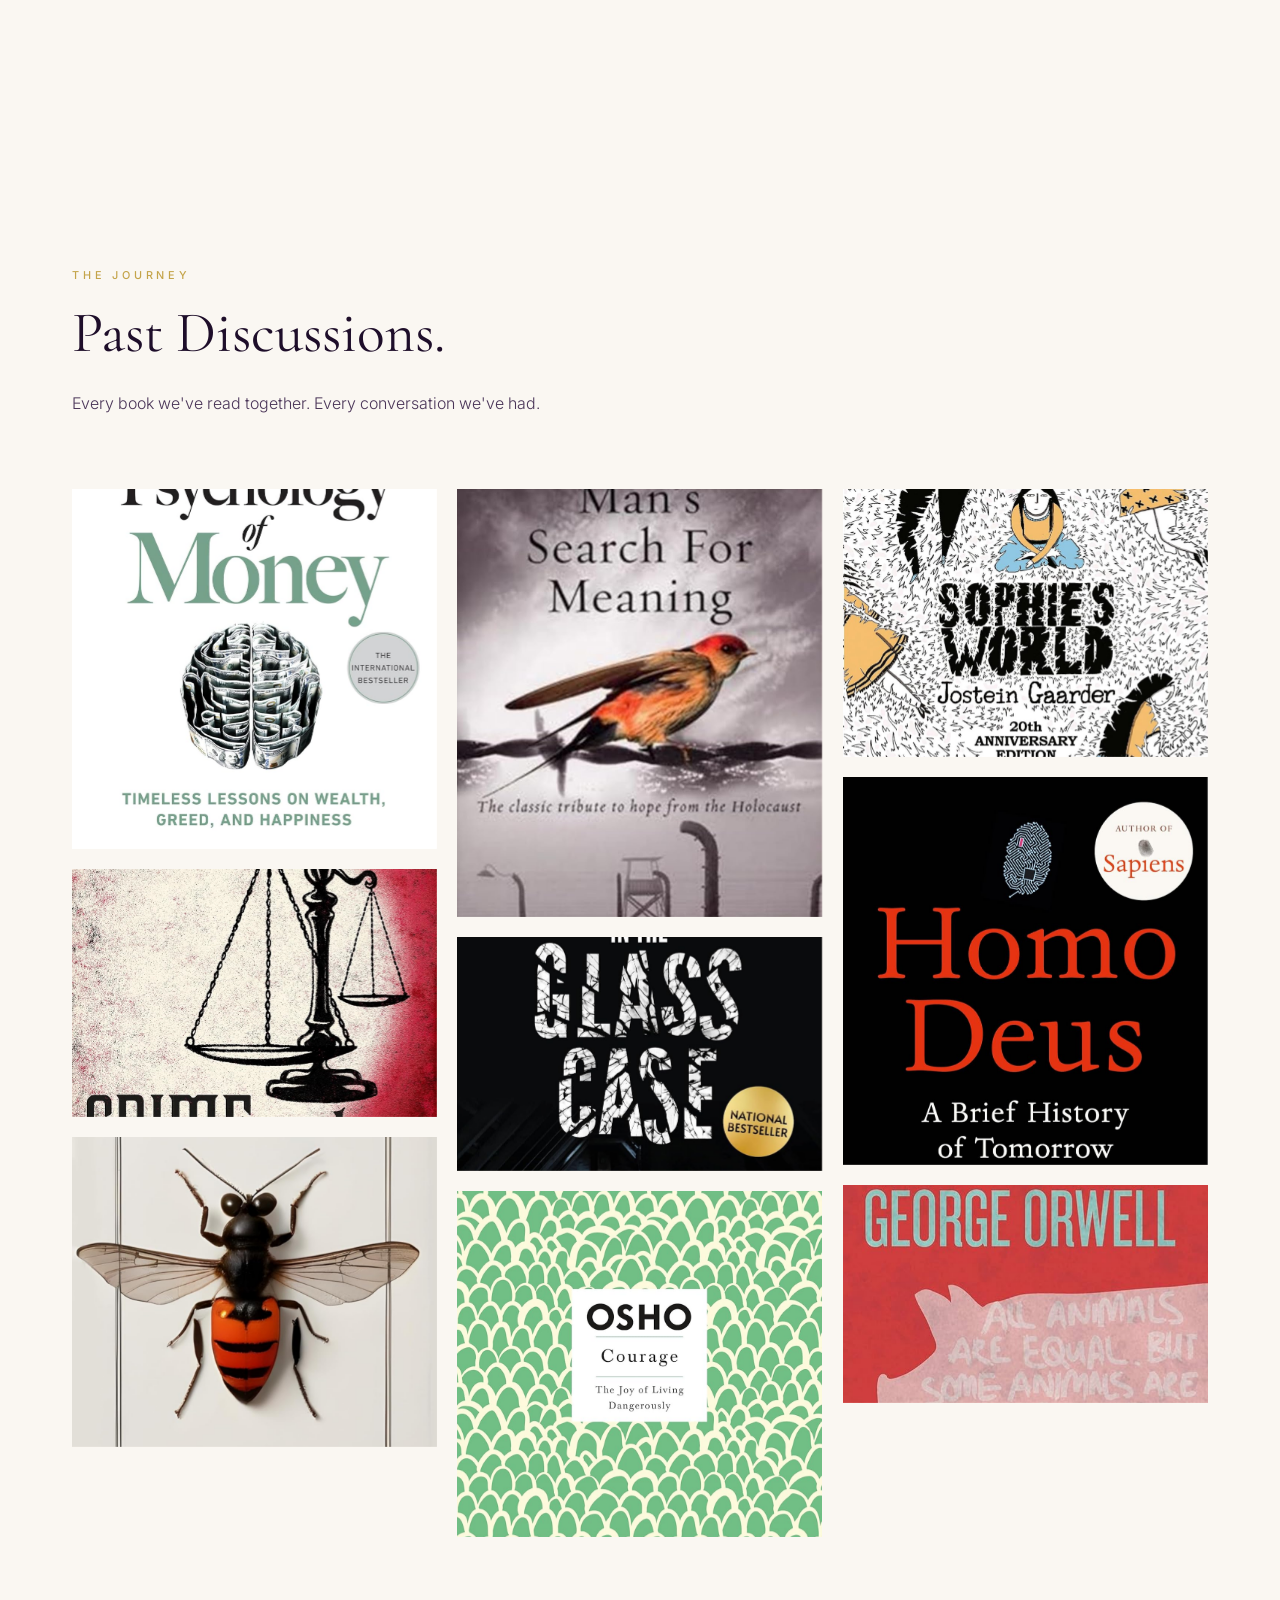
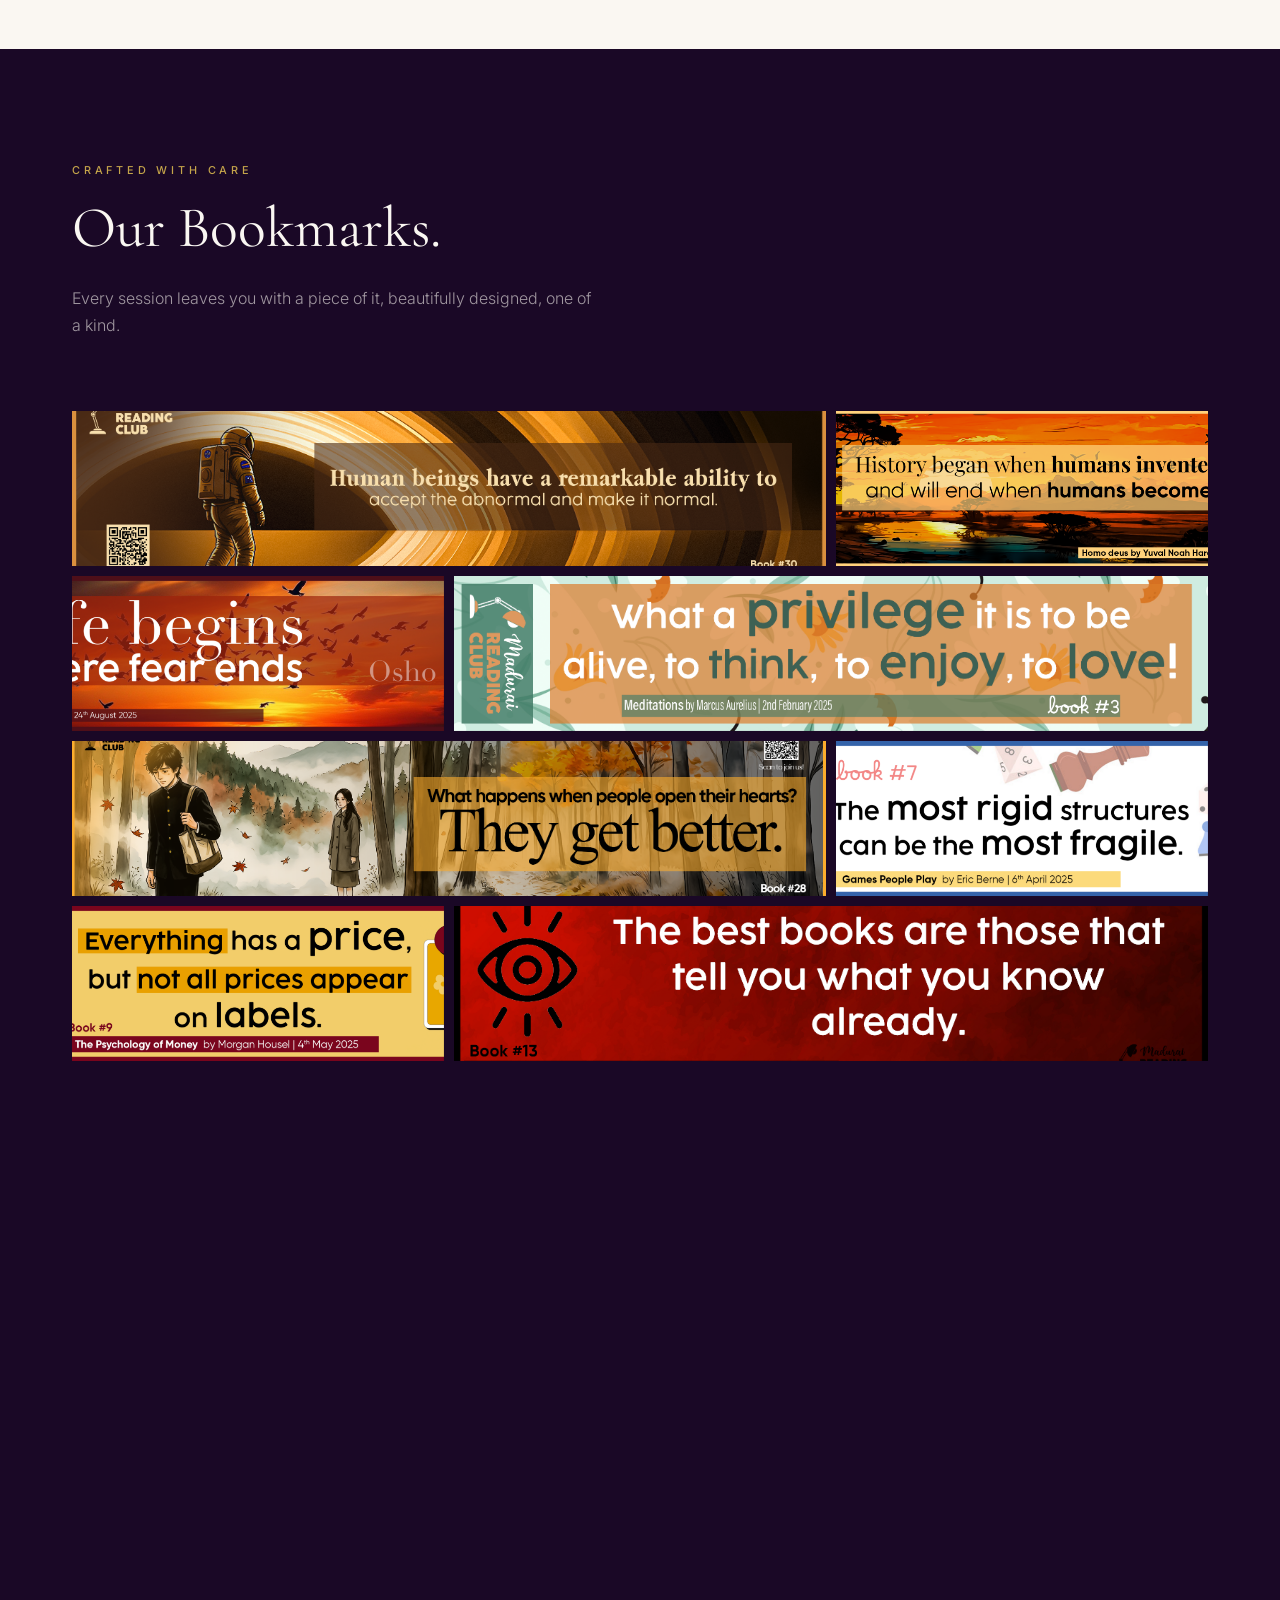
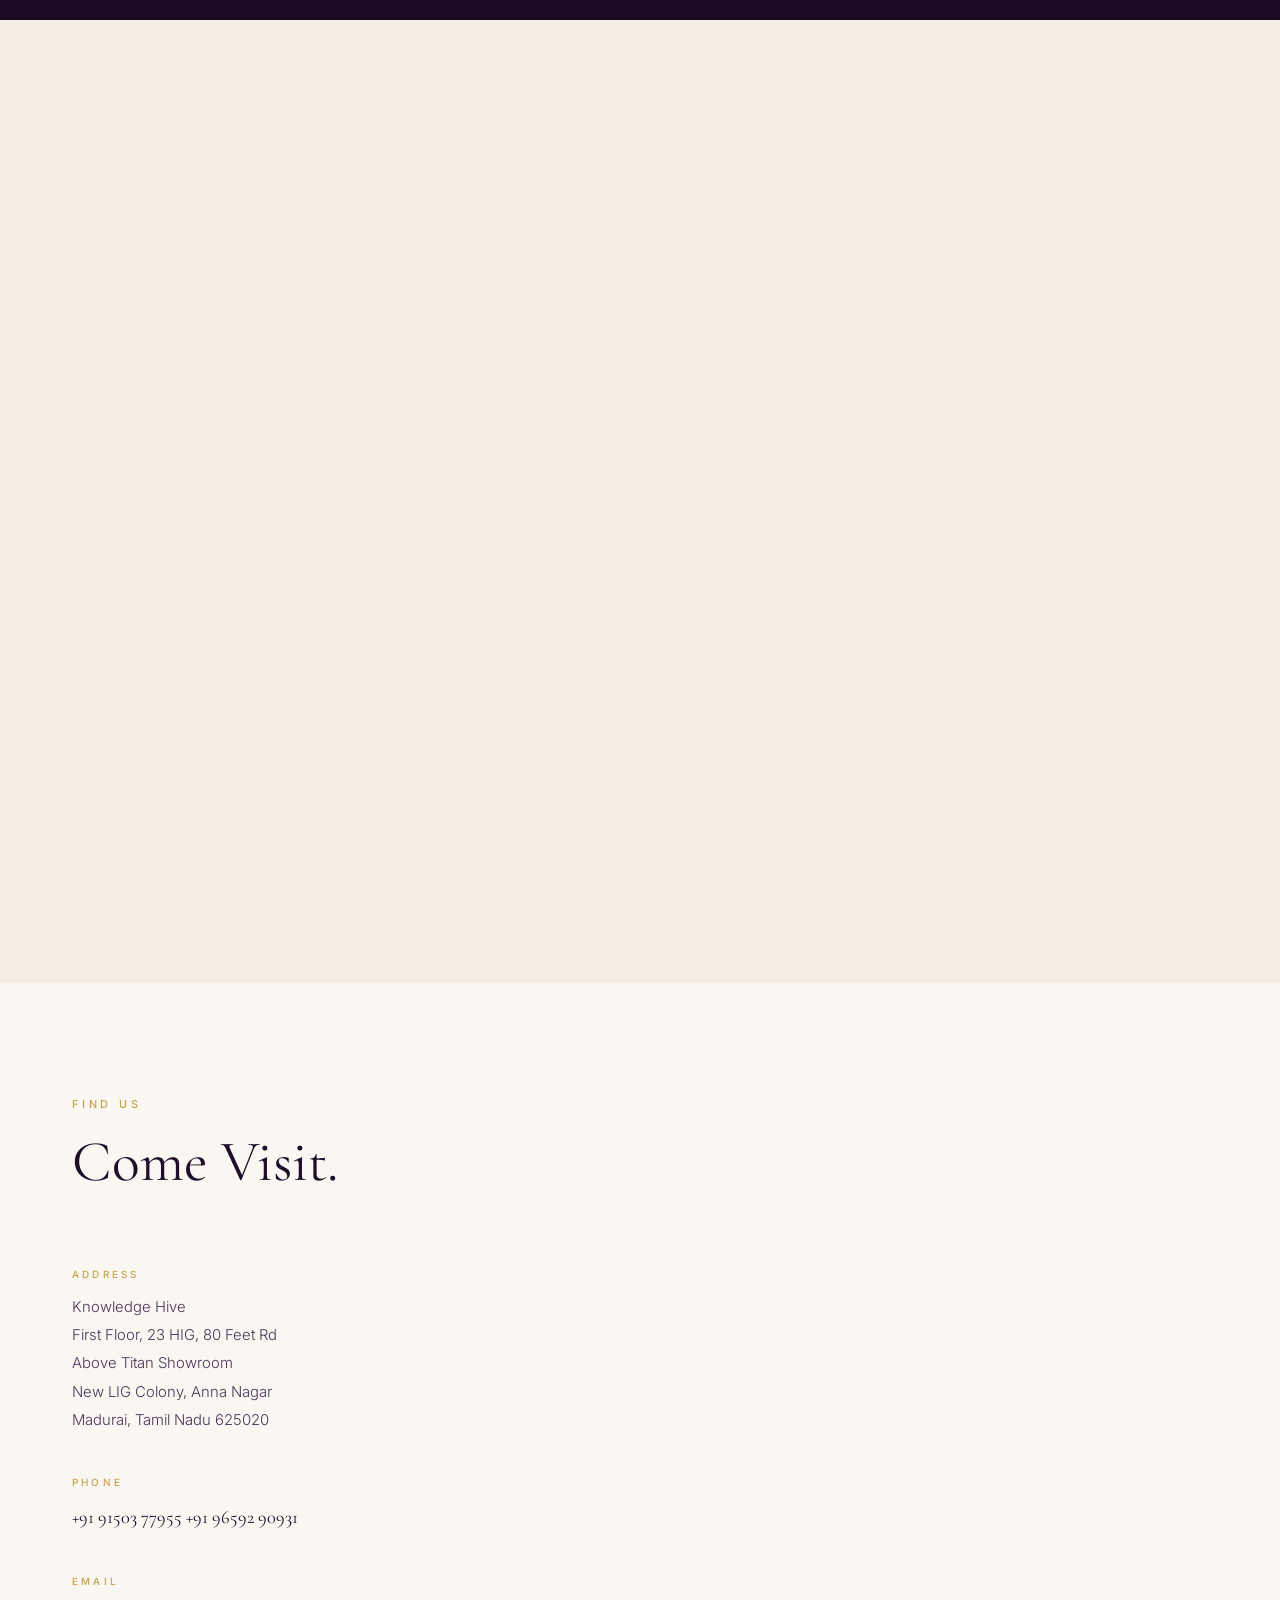
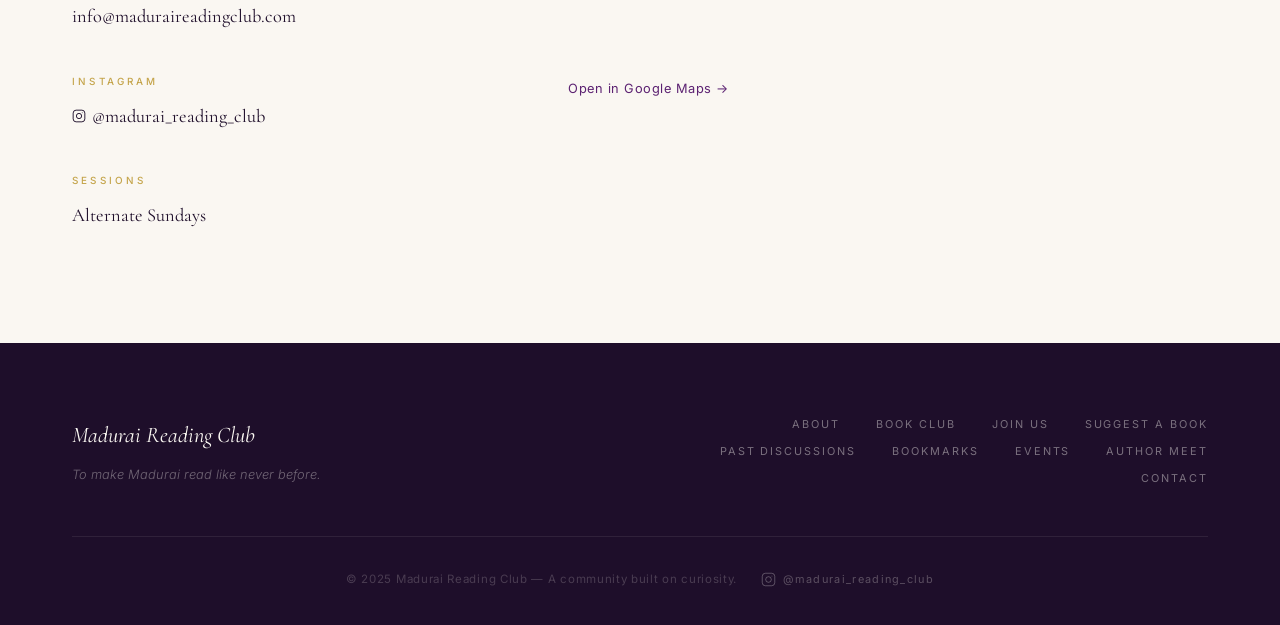
==== commit f6731518: "Add Halloween glow and flying bats to Spookfest nav link Co-Authored-By: Claude Sonnet 5.5 <noreply@" ====
--- a/index.html
+++ b/index.html
@@ -98,7 +98,7 @@
 
         <li><a href="#contact" class="nav-link">Contact</a></li>
         <li><a href="shop.html" class="nav-link">Shop</a></li>
-        <li><a href="spookfest.html" class="nav-link">Spookfest</a></li>
+        <li class="nav-spook"><a href="spookfest.html" class="nav-link nav-link-spook">Spookfest</a><span class="bats" aria-hidden="true"><span class="bat" style="--sx:-640px;--sy:380px;--d:0s;--sc:1"></span><span class="bat" style="--sx:-480px;--sy:520px;--d:1.1s;--sc:0.8"></span><span class="bat" style="--sx:-780px;--sy:300px;--d:2.2s;--sc:1.15"></span><span class="bat" style="--sx:-360px;--sy:440px;--d:3.4s;--sc:0.7"></span><span class="bat" style="--sx:-560px;--sy:620px;--d:4.6s;--sc:0.9"></span></span></li>
         <li><a href="https://pages.maduraireadingclub.com" class="nav-link nav-link-pages">Pages</a></li>
 
       </ul>
--- a/styles.css
+++ b/styles.css
@@ -2534,3 +2534,50 @@
     filter: none;
   }
 }
+
+/* ─── SPOOKFEST NAV: halloween glow + bats flying to the link ── */
+.nav-link-spook {
+  color: #FFA94D !important;
+  font-weight: 500;
+  animation: spookGlow 3.4s ease-in-out infinite;
+}
+.nav-link-spook::after { background: #FF7A1A; }
+.nav.scrolled .nav-link-spook { color: #C2570C !important; animation-name: spookGlowLight; }
+
+@keyframes spookGlow {
+  0%, 100% { text-shadow: 0 0 6px rgba(255,122,26,.55), 0 0 14px rgba(255,122,26,.3); }
+  50%      { text-shadow: 0 0 10px rgba(255,150,50,.95), 0 0 26px rgba(255,100,10,.6), 0 0 44px rgba(150,60,200,.45); }
+}
+@keyframes spookGlowLight {
+  0%, 100% { text-shadow: 0 0 4px rgba(255,122,26,.3); }
+  50%      { text-shadow: 0 0 10px rgba(255,122,26,.65), 0 0 18px rgba(255,122,26,.3); }
+}
+
+.nav-spook { position: relative; }
+.bats { position: absolute; left: 50%; top: 50%; width: 0; height: 0; pointer-events: none; z-index: 5; }
+.bat {
+  --bat: url("data:image/svg+xml,%3Csvg xmlns='http://www.w3.org/2000/svg' viewBox='0 0 24 12'%3E%3Cpath d='M12 3 13.2 1.2 14 3.4Q17 2.4 20 3 23 3.6 24 6 21.5 5 19.8 6.2 18.6 5.2 17 6.2 15 7.2 14 9L12 11 10 9Q9 7.2 7 6.2 5.4 5.2 4.2 6.2 2.5 5 0 6 1 3.6 4 3 7 2.4 10 3.4L10.8 1.2Z'/%3E%3C/svg%3E");
+  position: absolute; left: -17px; top: -9px; width: 34px; height: 17px; opacity: 0;
+  background: #FFB866;
+  -webkit-mask: var(--bat) center / contain no-repeat; mask: var(--bat) center / contain no-repeat;
+  filter: drop-shadow(0 0 4px rgba(255,122,26,.9));
+  animation: batFly 9s cubic-bezier(.45,.05,.35,1) var(--d) infinite, batFlap .22s ease-in-out var(--d) infinite alternate;
+}
+.nav.scrolled .bat { background: #2A0D3A; filter: drop-shadow(0 0 3px rgba(255,122,26,.6)); }
+
+@keyframes batFly {
+  0%   { opacity: 0; transform: translate(var(--sx), var(--sy)) scale(var(--sc)); }
+  6%   { opacity: .95; }
+  30%  { transform: translate(calc(var(--sx) * .62), calc(var(--sy) * .25)) scale(var(--sc)); }
+  52%  { transform: translate(calc(var(--sx) * .3),  calc(var(--sy) * .5))  scale(var(--sc)); }
+  70%  { opacity: .95; transform: translate(calc(var(--sx) * .08), calc(var(--sy) * .1)) scale(calc(var(--sc) * .85)); }
+  80%  { opacity: 0; transform: translate(0, 4px) scale(calc(var(--sc) * .4)); }
+  100% { opacity: 0; transform: translate(0, 4px) scale(calc(var(--sc) * .4)); }
+}
+@keyframes batFlap { from { scale: 1 1; } to { scale: 1 .6; } }
+
+@media (max-width: 768px) { .bats { display: none; } }
+@media (prefers-reduced-motion: reduce) {
+  .bats { display: none; }
+  .nav-link-spook { animation: none; text-shadow: 0 0 10px rgba(255,122,26,.7); }
+}
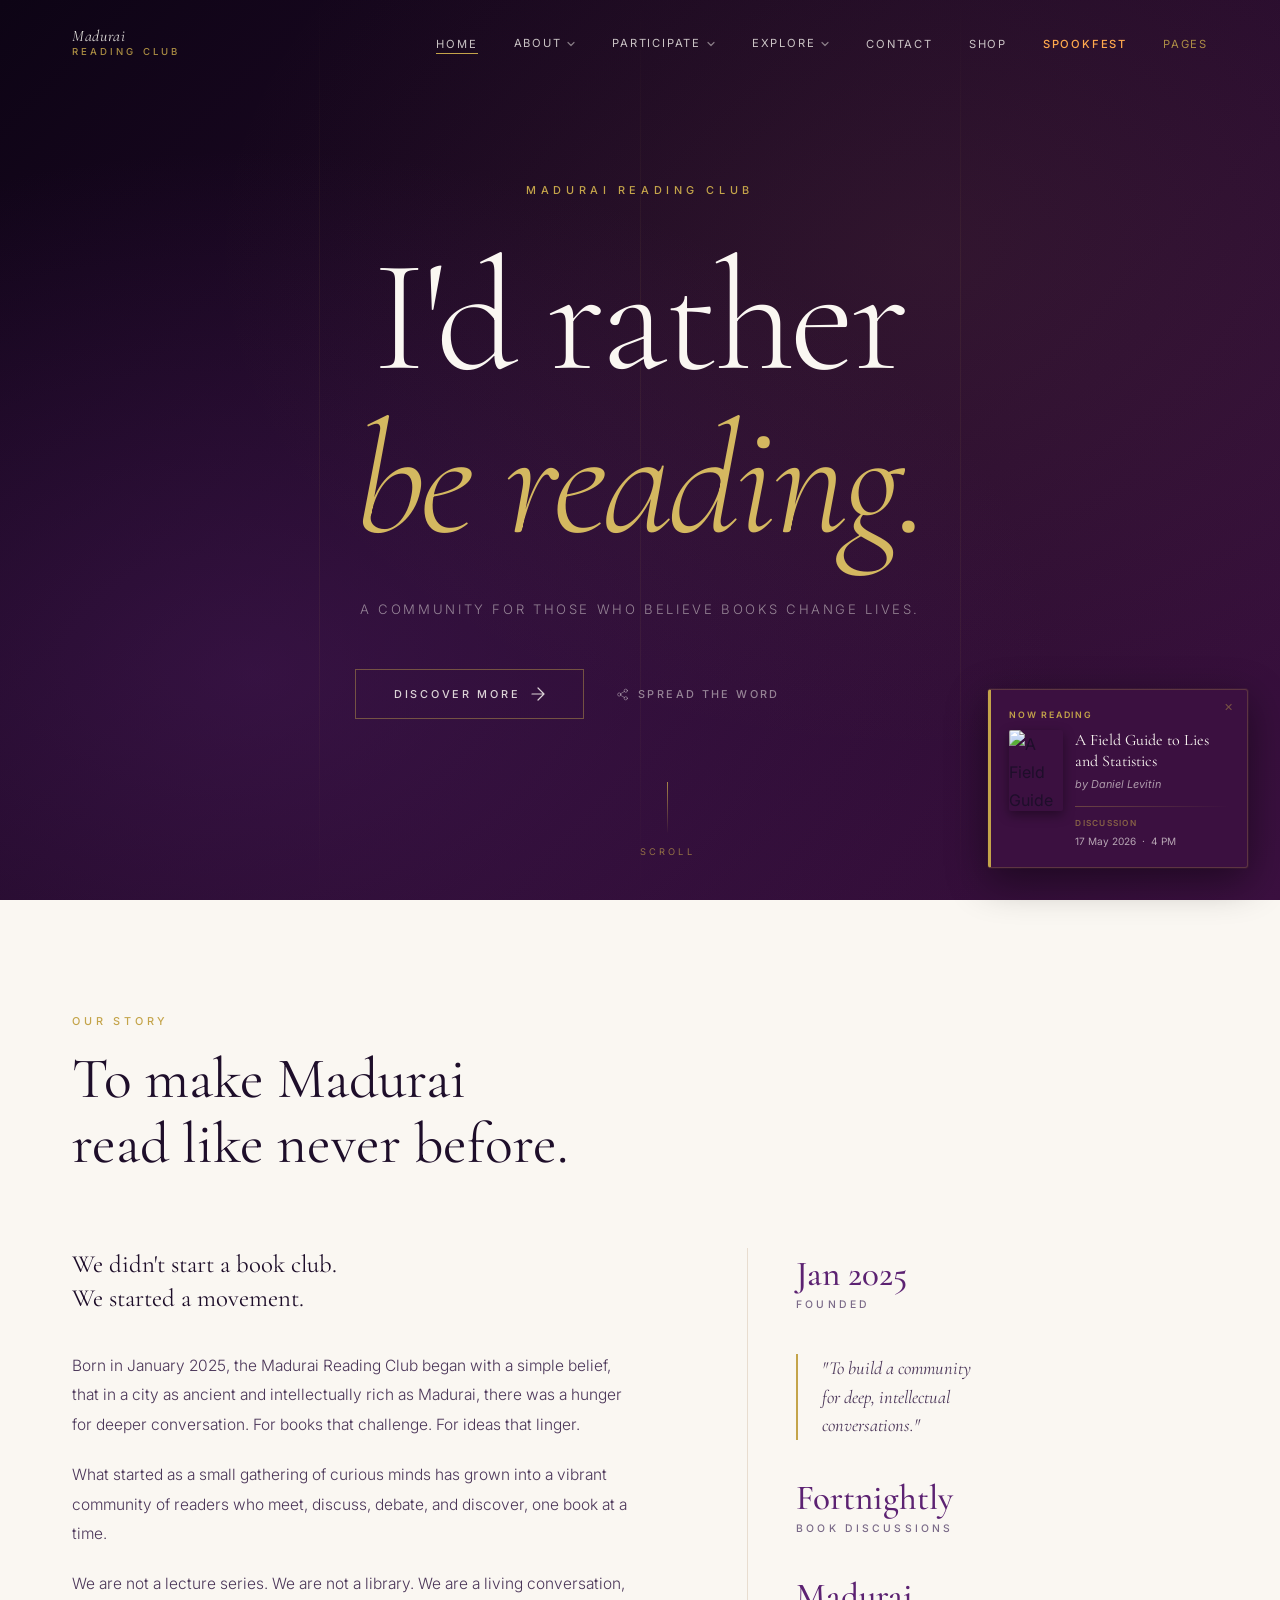
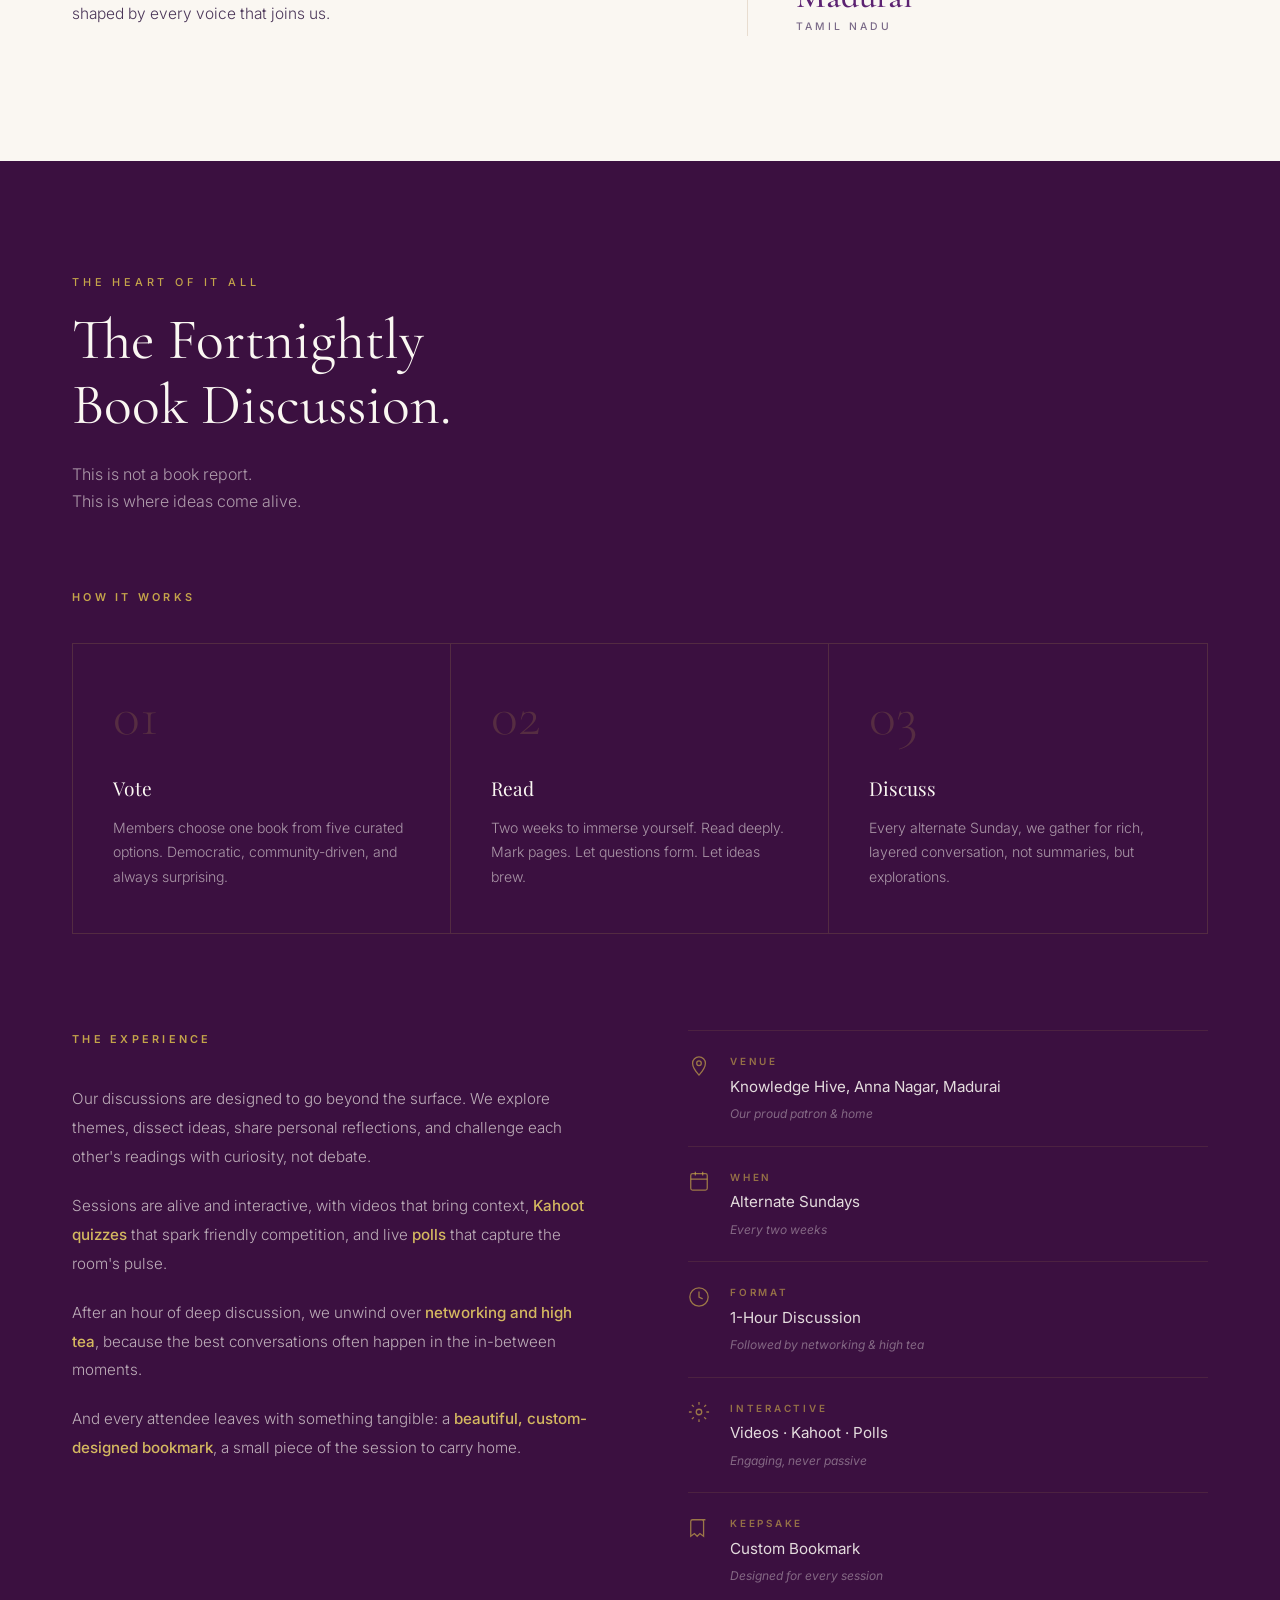
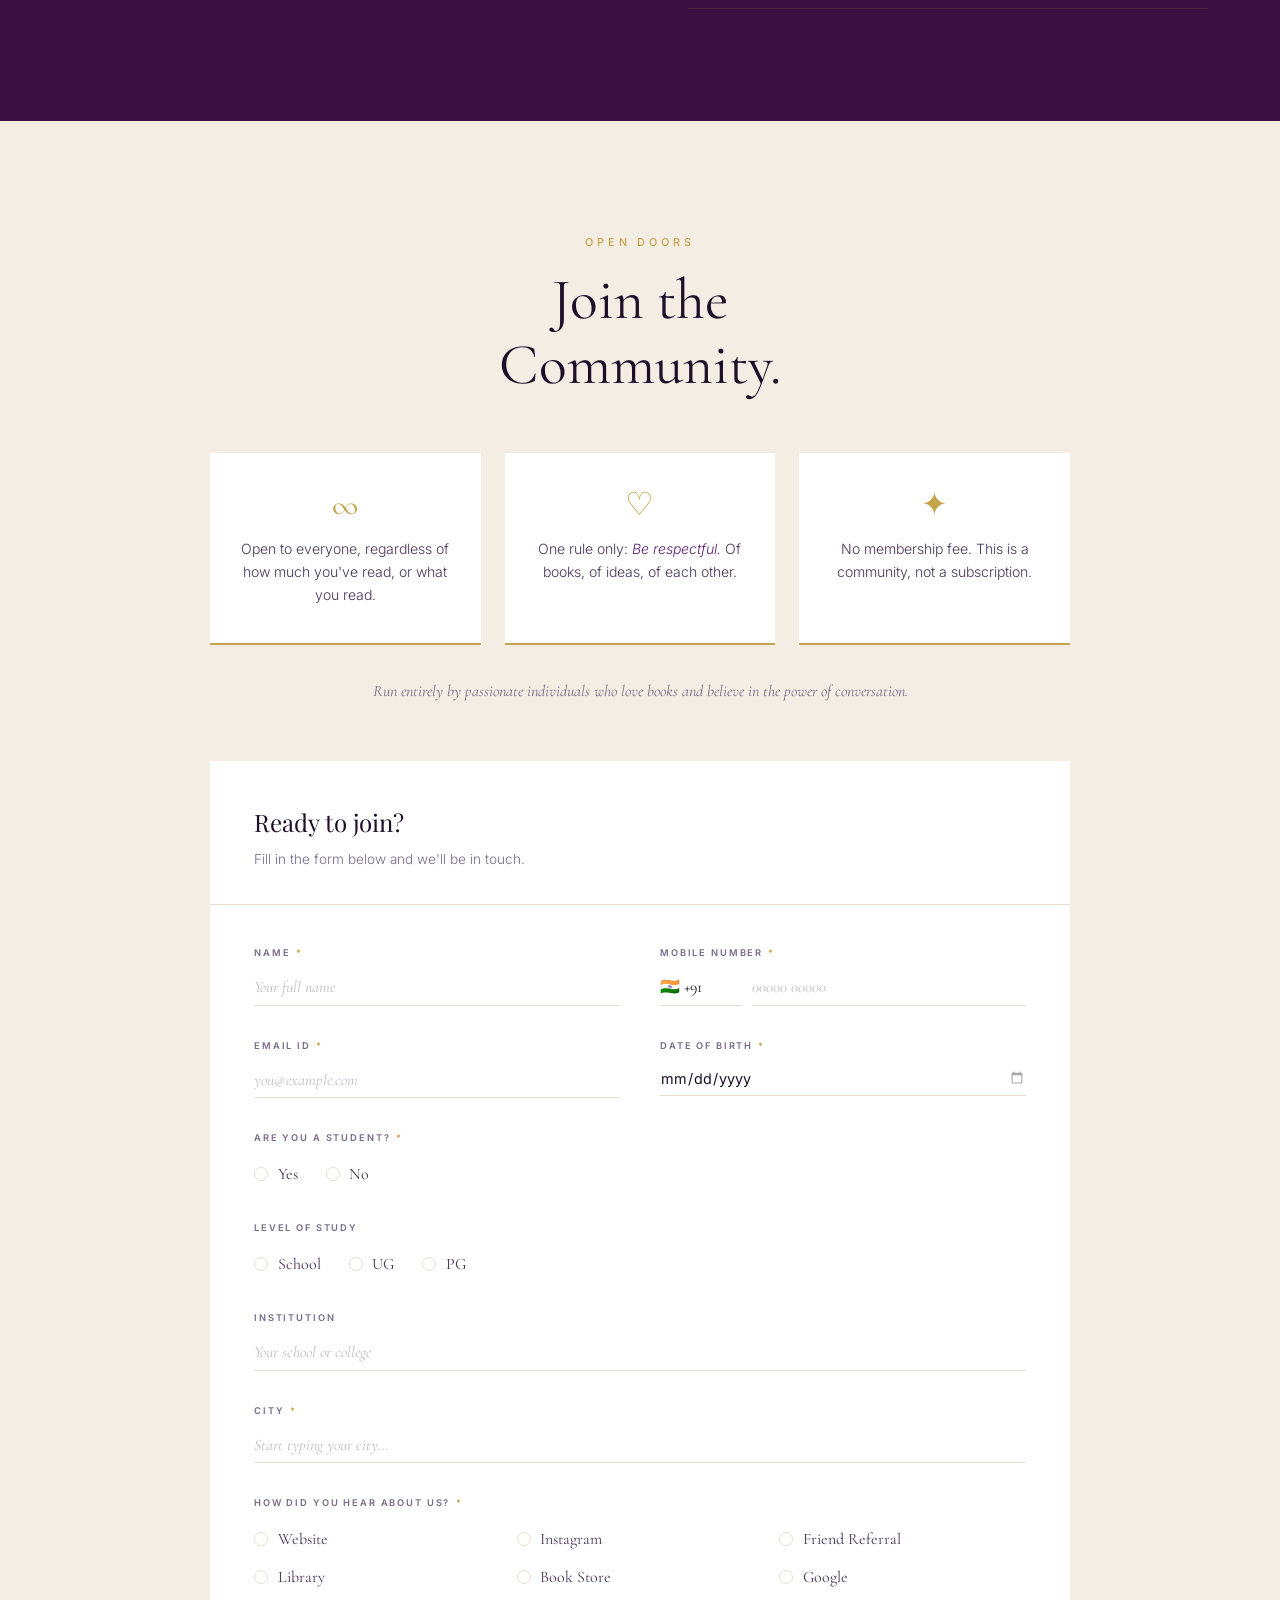
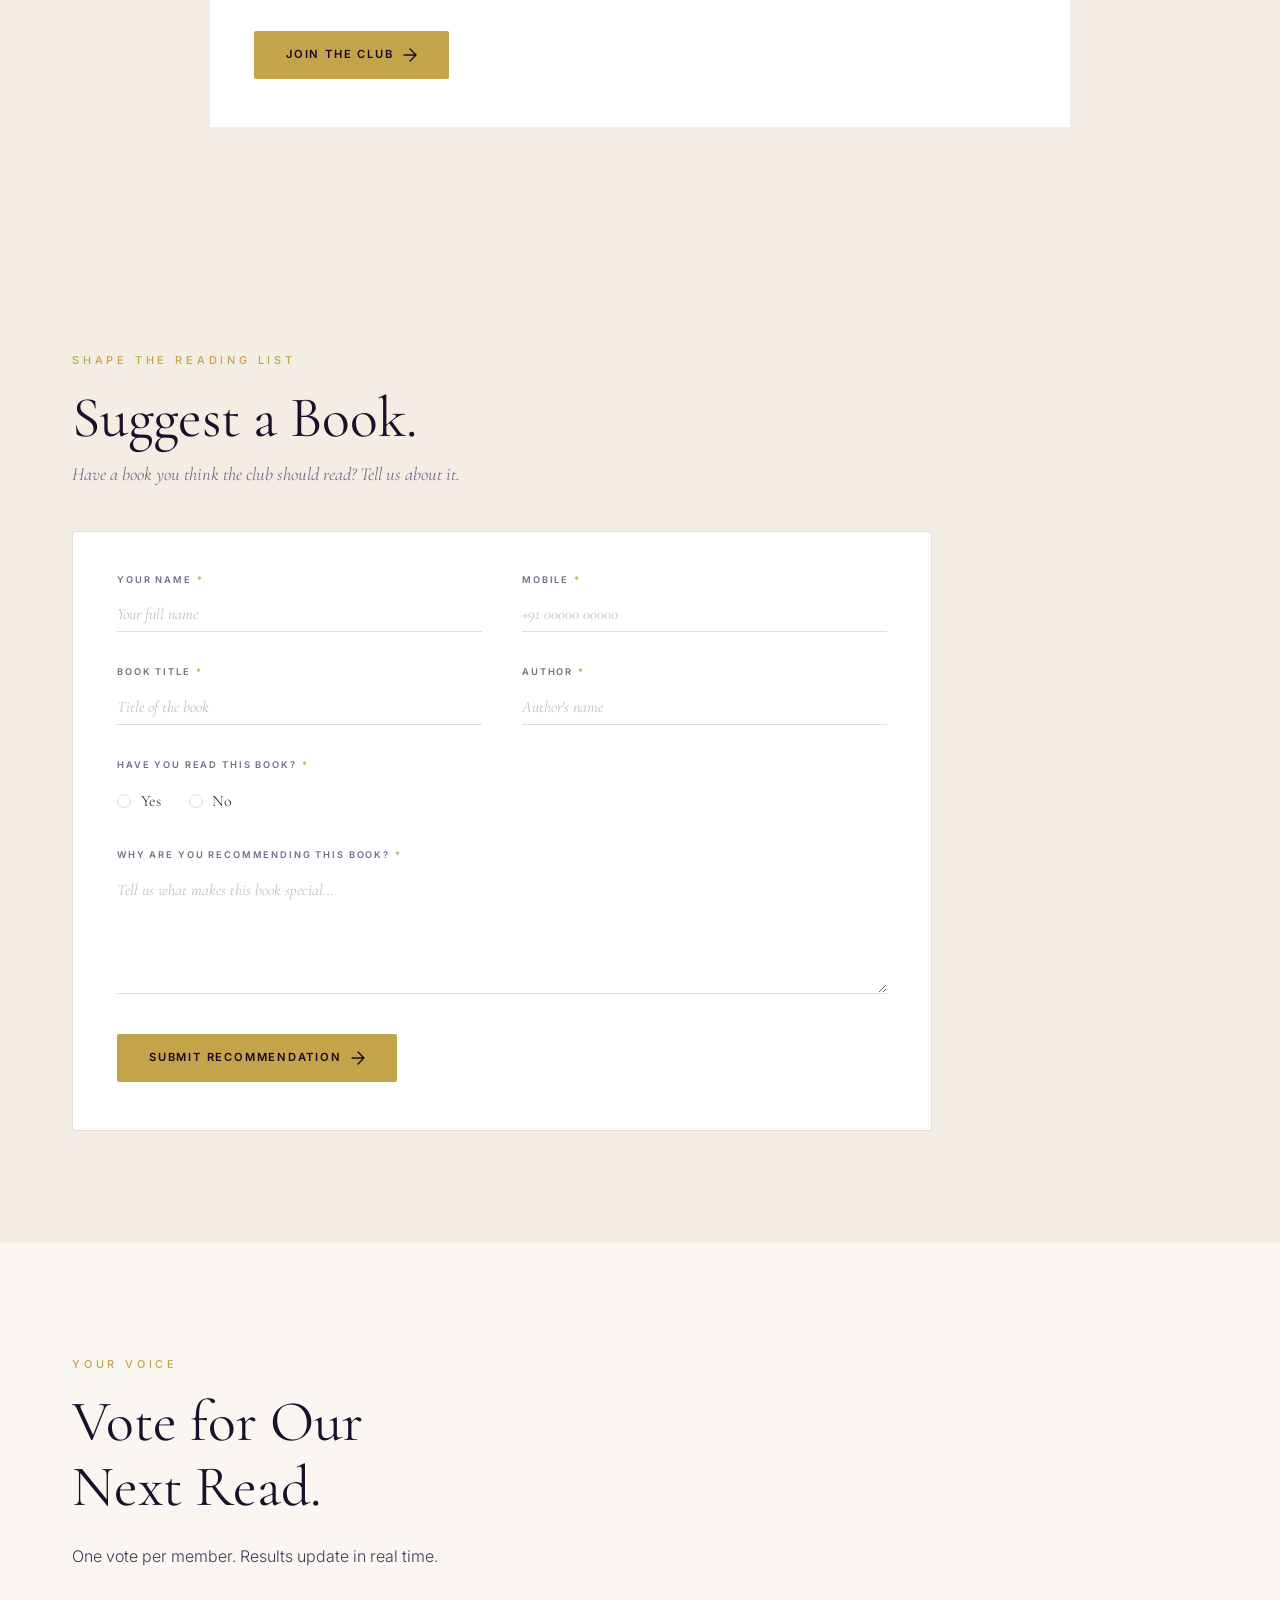
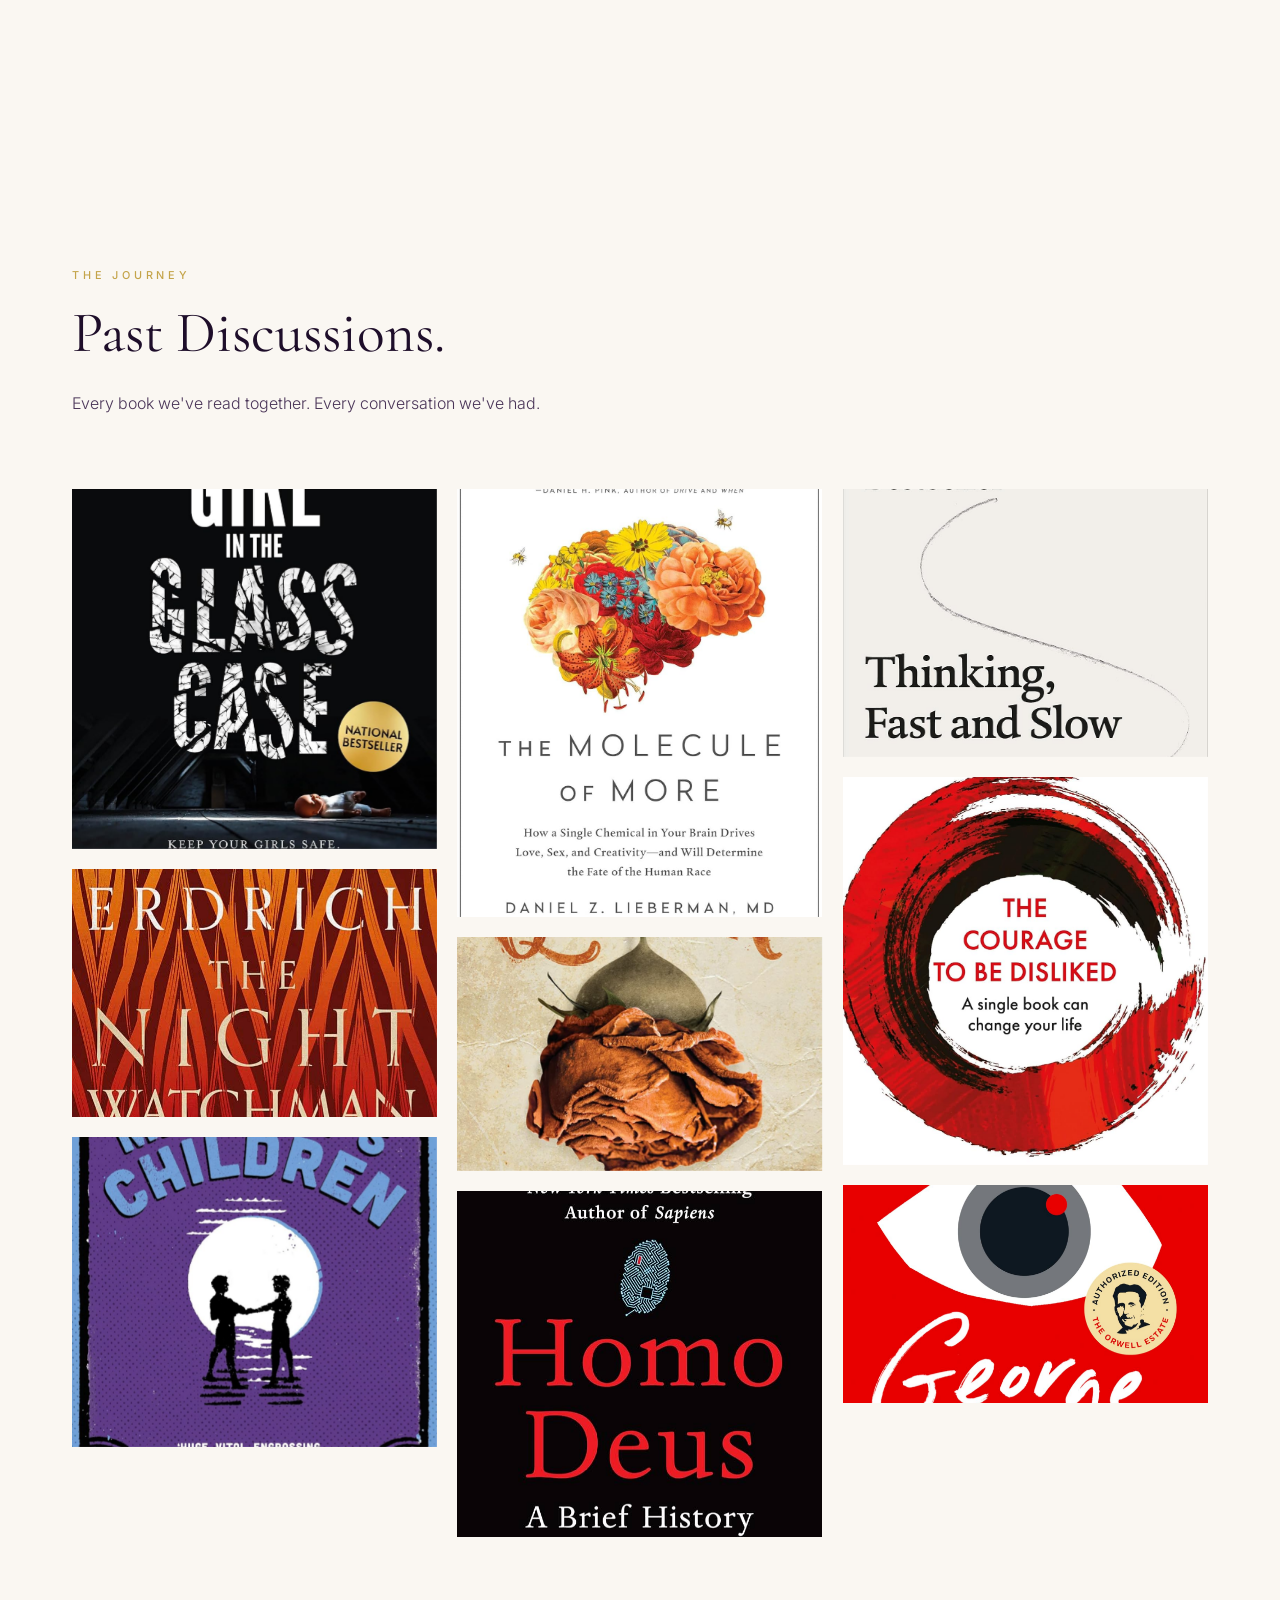
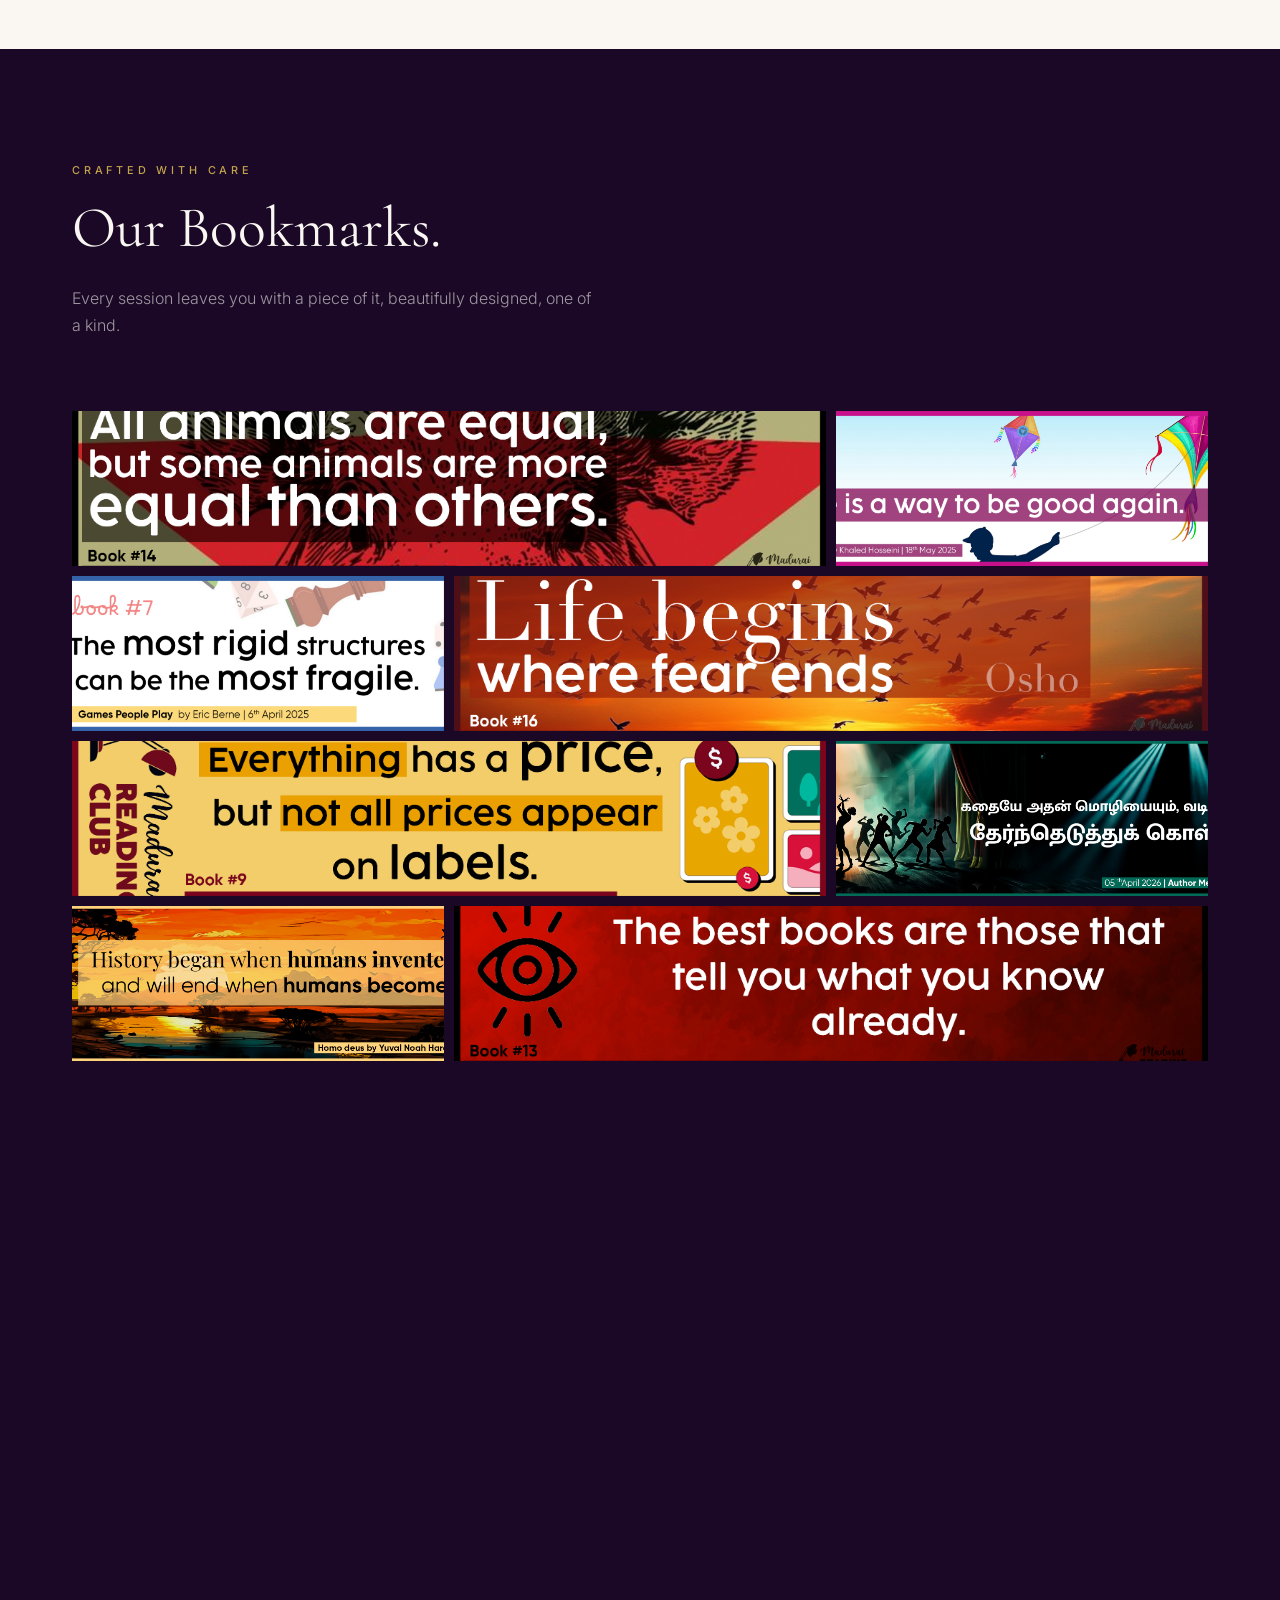
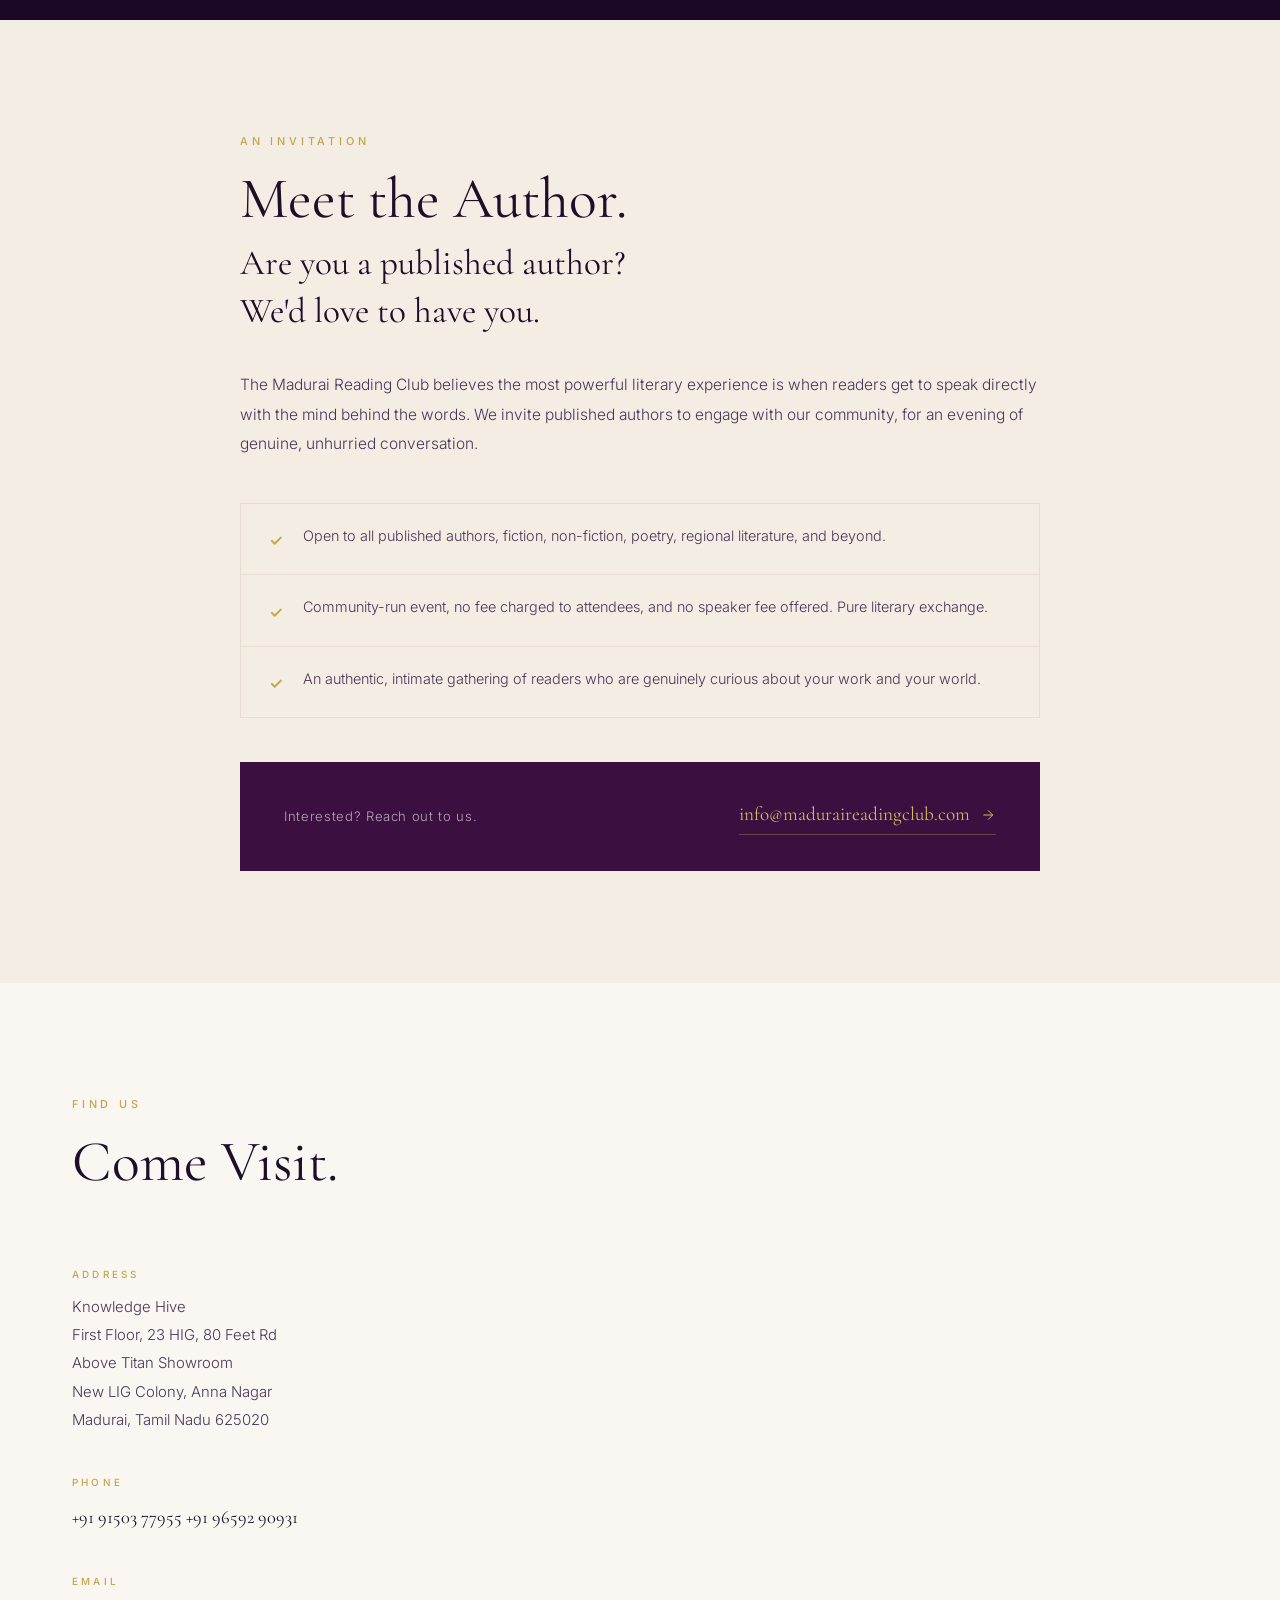
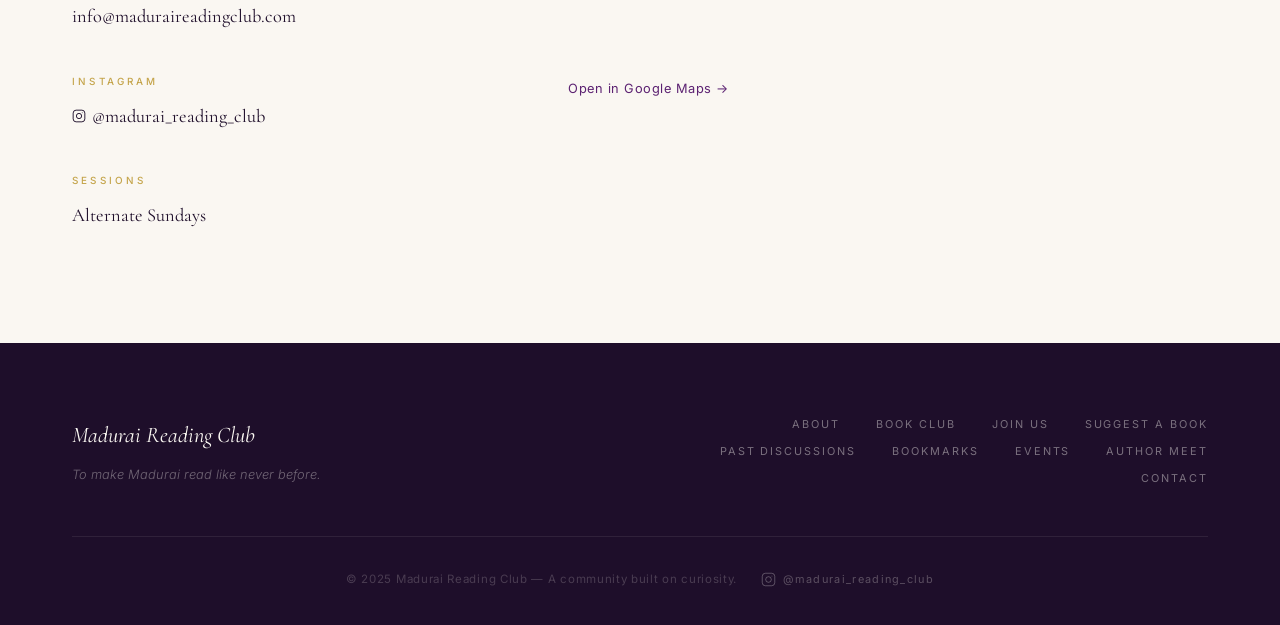
==== commit ad553dfa: "Add mobile Spookfest pill with glow and bats beside hamburger Co-Authored-By: Claude Sonnet 5.5 <nor" ====
--- a/index.html
+++ b/index.html
@@ -39,6 +39,9 @@
         <span class="nav-logo-line1">Madurai</span>
         <span class="nav-logo-line2">Reading Club</span>
       </a>
+
+      <!-- Spookfest pill (mobile only: keeps it out of the collapsed menu) -->
+      <span class="nav-spook-m"><a href="spookfest.html" class="nav-link-spook-m">Spookfest</a><span class="bats" aria-hidden="true"><span class="bat" style="--sx:-640px;--sy:380px;--d:0s;--sc:1"></span><span class="bat" style="--sx:-480px;--sy:520px;--d:1.1s;--sc:0.8"></span><span class="bat" style="--sx:-780px;--sy:300px;--d:2.2s;--sc:1.15"></span><span class="bat" style="--sx:-360px;--sy:440px;--d:3.4s;--sc:0.7"></span><span class="bat" style="--sx:-560px;--sy:620px;--d:4.6s;--sc:0.9"></span></span></span>
 
       <!-- Hamburger (mobile) -->
       <button class="nav-toggle" id="navToggle" aria-label="Open menu" aria-expanded="false">
--- a/styles.css
+++ b/styles.css
@@ -2566,18 +2566,32 @@
 .nav.scrolled .bat { background: #2A0D3A; filter: drop-shadow(0 0 3px rgba(255,122,26,.6)); }
 
 @keyframes batFly {
-  0%   { opacity: 0; transform: translate(var(--sx), var(--sy)) scale(var(--sc)); }
+  0%   { opacity: 0; transform: translate(calc(var(--sx) * var(--k, 1)), calc(var(--sy) * var(--k, 1))) scale(var(--sc)); }
   6%   { opacity: .95; }
-  30%  { transform: translate(calc(var(--sx) * .62), calc(var(--sy) * .25)) scale(var(--sc)); }
-  52%  { transform: translate(calc(var(--sx) * .3),  calc(var(--sy) * .5))  scale(var(--sc)); }
-  70%  { opacity: .95; transform: translate(calc(var(--sx) * .08), calc(var(--sy) * .1)) scale(calc(var(--sc) * .85)); }
+  30%  { transform: translate(calc(calc(var(--sx) * var(--k, 1)) * .62), calc(calc(var(--sy) * var(--k, 1)) * .25)) scale(var(--sc)); }
+  52%  { transform: translate(calc(calc(var(--sx) * var(--k, 1)) * .3),  calc(calc(var(--sy) * var(--k, 1)) * .5))  scale(var(--sc)); }
+  70%  { opacity: .95; transform: translate(calc(calc(var(--sx) * var(--k, 1)) * .08), calc(calc(var(--sy) * var(--k, 1)) * .1)) scale(calc(var(--sc) * .85)); }
   80%  { opacity: 0; transform: translate(0, 4px) scale(calc(var(--sc) * .4)); }
   100% { opacity: 0; transform: translate(0, 4px) scale(calc(var(--sc) * .4)); }
 }
 @keyframes batFlap { from { scale: 1 1; } to { scale: 1 .6; } }
 
-@media (max-width: 768px) { .bats { display: none; } }
+/* Mobile: the menu item hides; a pill beside the hamburger takes over */
+.nav-spook-m { display: none; }
+@media (max-width: 768px) {
+  .nav-spook { display: none; }
+  .nav-spook-m { display: block; position: relative; margin-left: auto; margin-right: .6rem; }
+  .nav-link-spook-m {
+    display: inline-block; padding: .5rem .85rem; border: 1px solid rgba(255,150,50,.6); border-radius: 999px;
+    font-size: .62rem; font-weight: 500; letter-spacing: .16em; text-transform: uppercase; color: #FFA94D;
+    animation: spookGlow 3.4s ease-in-out infinite, spookPill 3.4s ease-in-out infinite;
+  }
+  .nav.scrolled .nav-link-spook-m { color: #C2570C; border-color: rgba(194,87,12,.55); animation-name: spookGlowLight, spookPill; }
+  .nav-spook-m .bats { --k: .3; }
+}
+@keyframes spookPill { 0%,100% { box-shadow: 0 0 6px rgba(255,122,26,.25); } 50% { box-shadow: 0 0 16px rgba(255,122,26,.55); } }
 @media (prefers-reduced-motion: reduce) {
   .bats { display: none; }
+  .nav-link-spook-m { animation: none; box-shadow: 0 0 10px rgba(255,122,26,.4); text-shadow: 0 0 8px rgba(255,122,26,.6); }
   .nav-link-spook { animation: none; text-shadow: 0 0 10px rgba(255,122,26,.7); }
 }
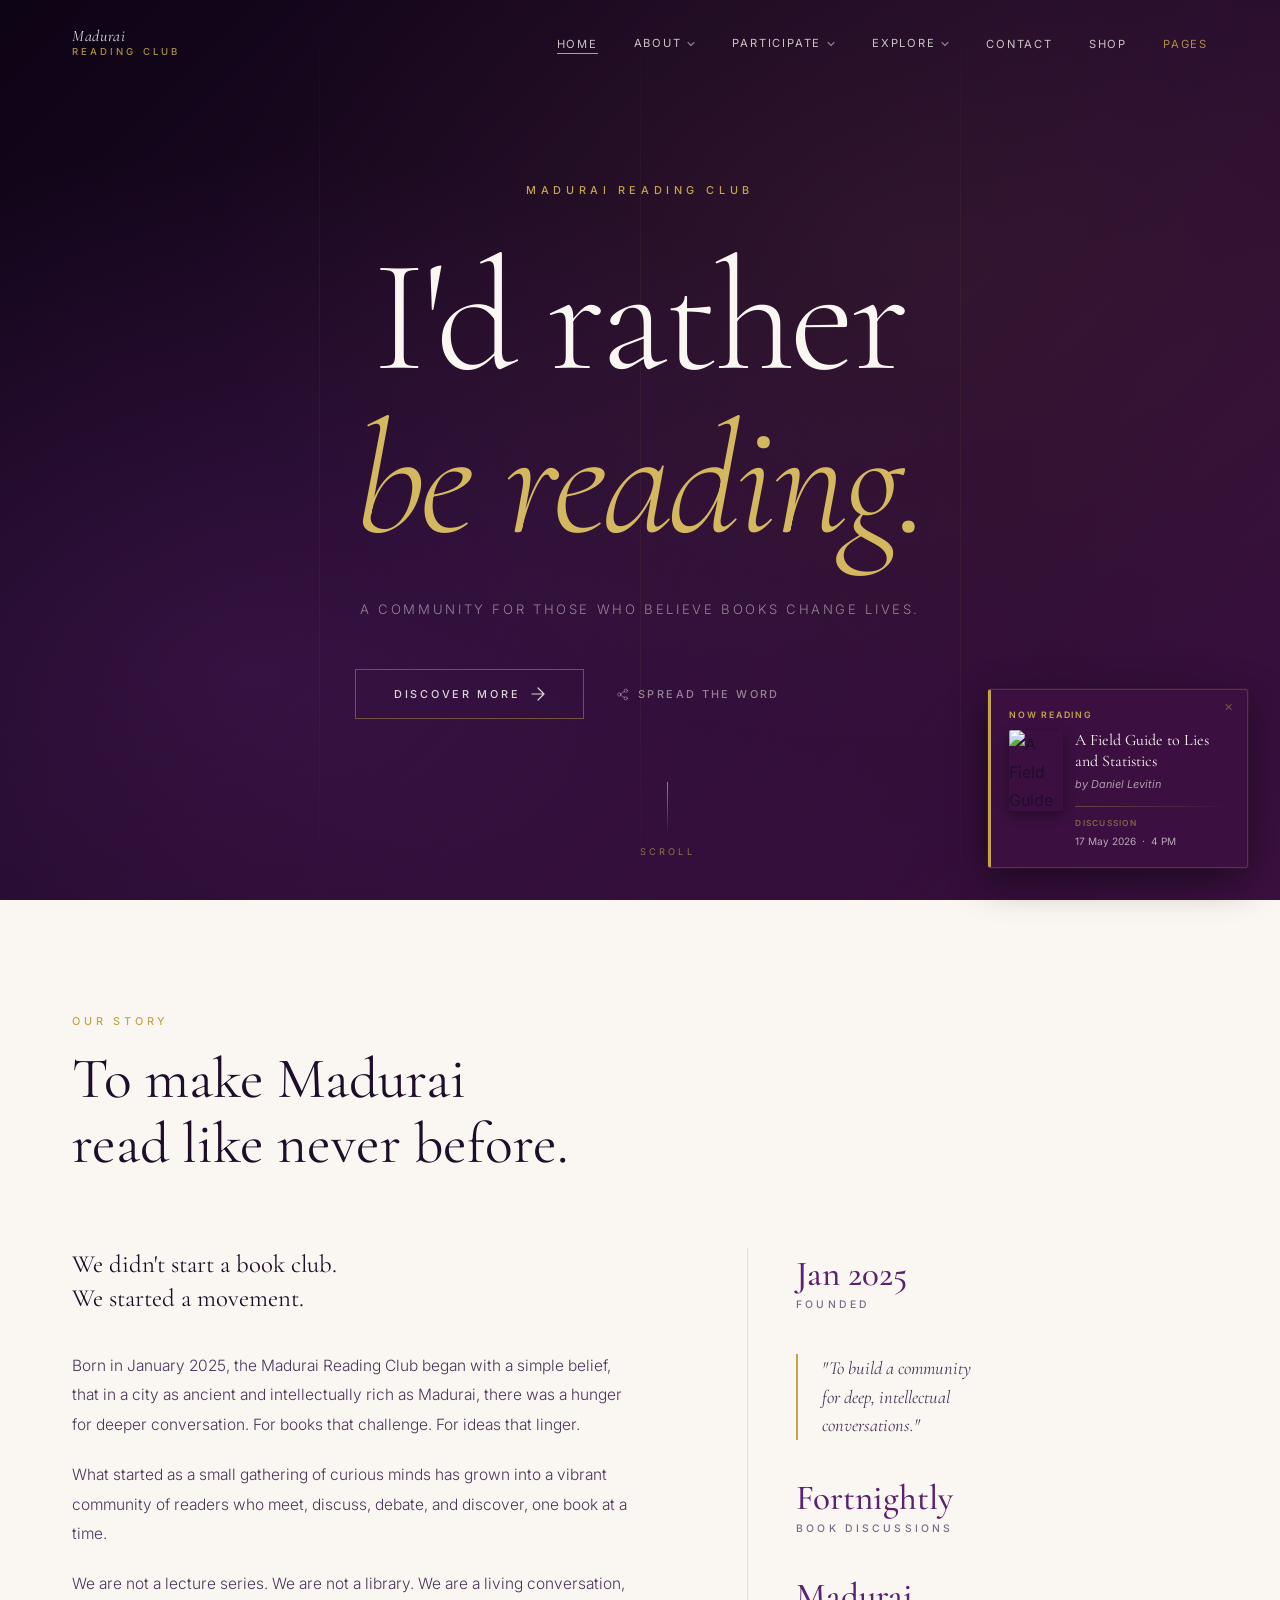
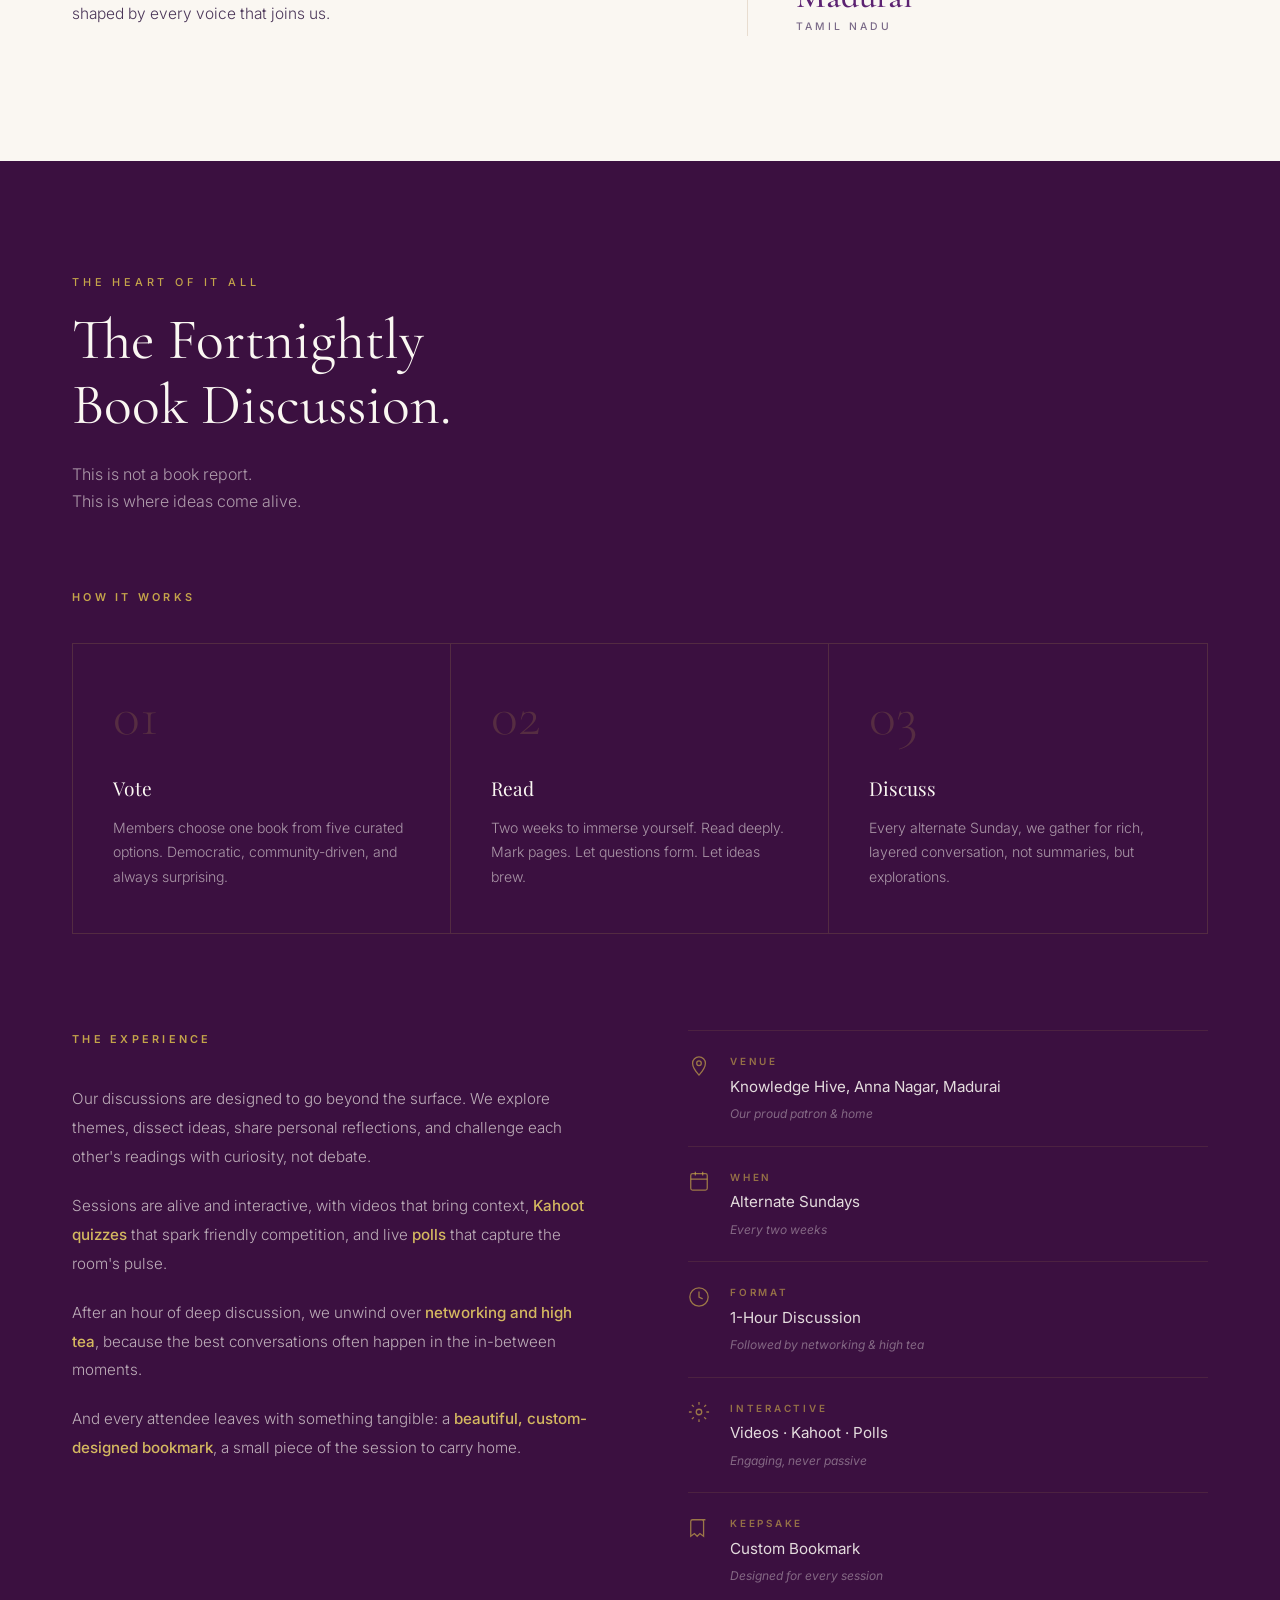
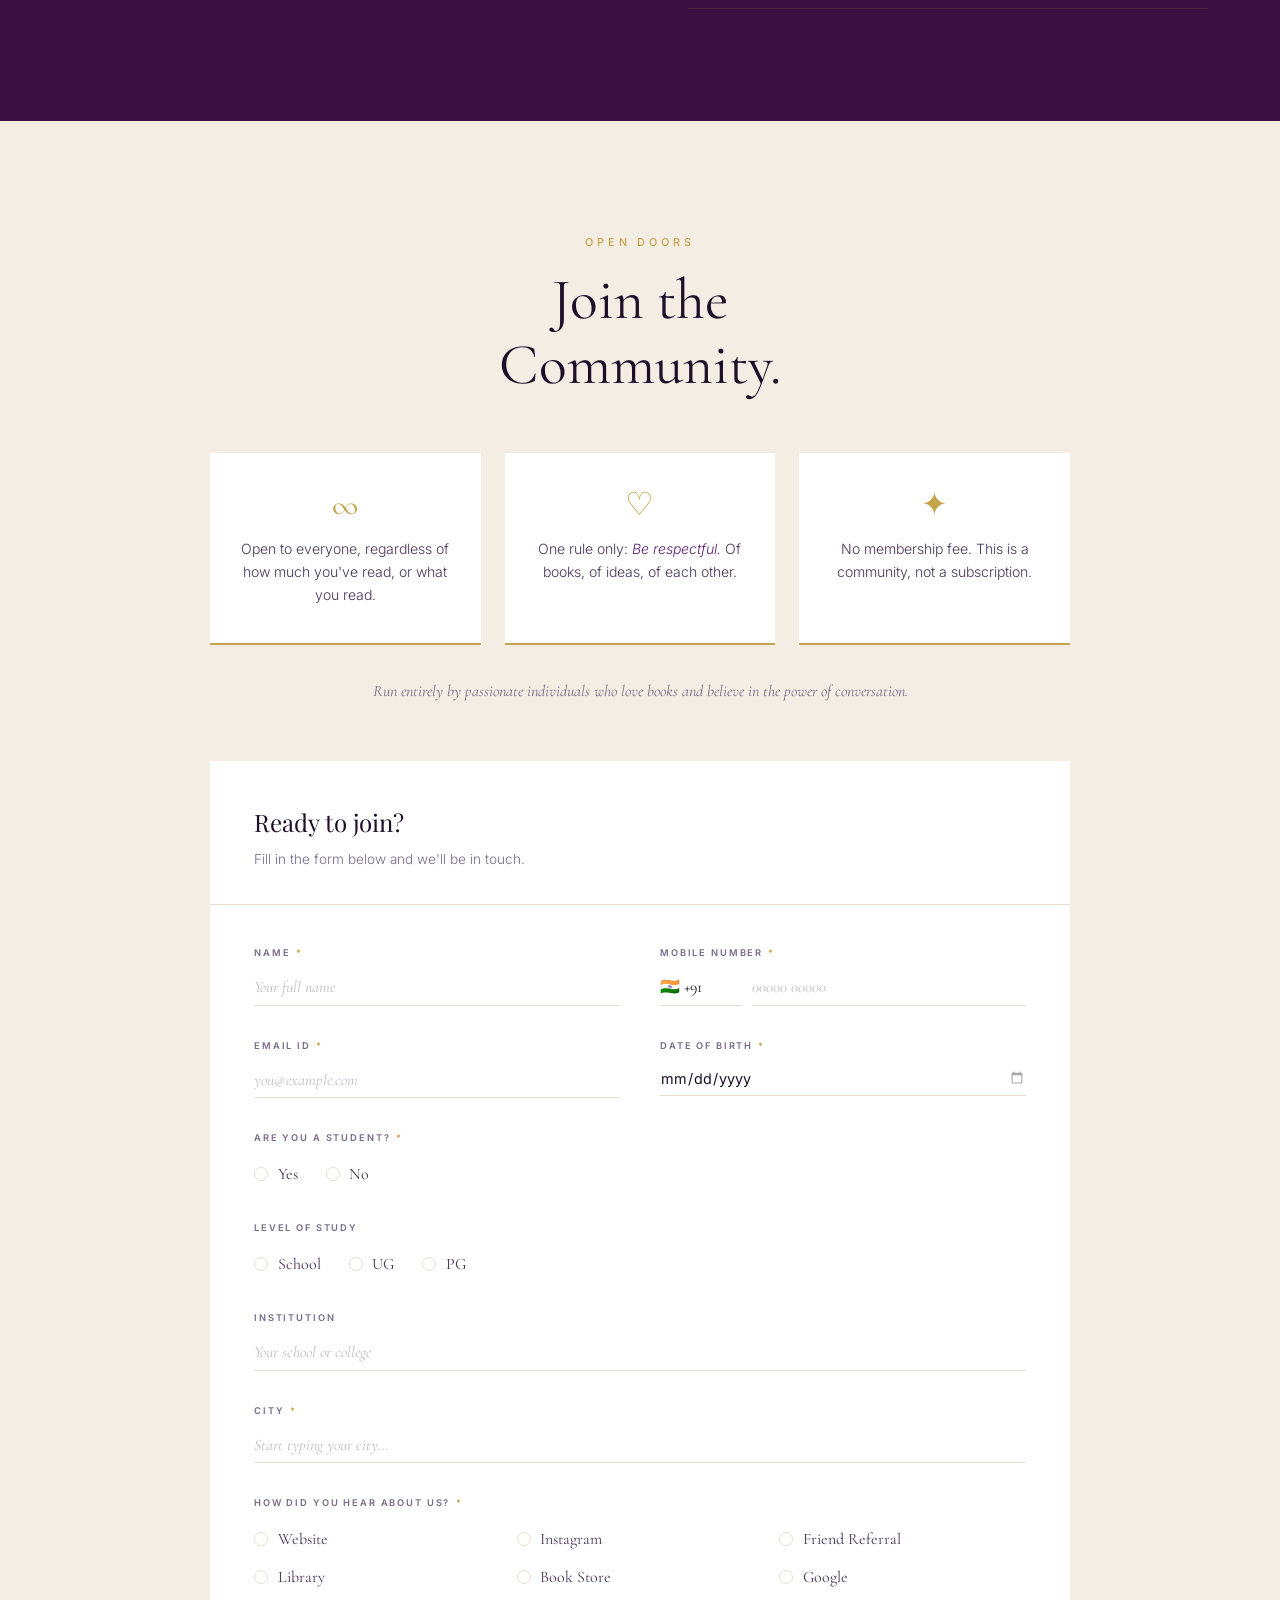
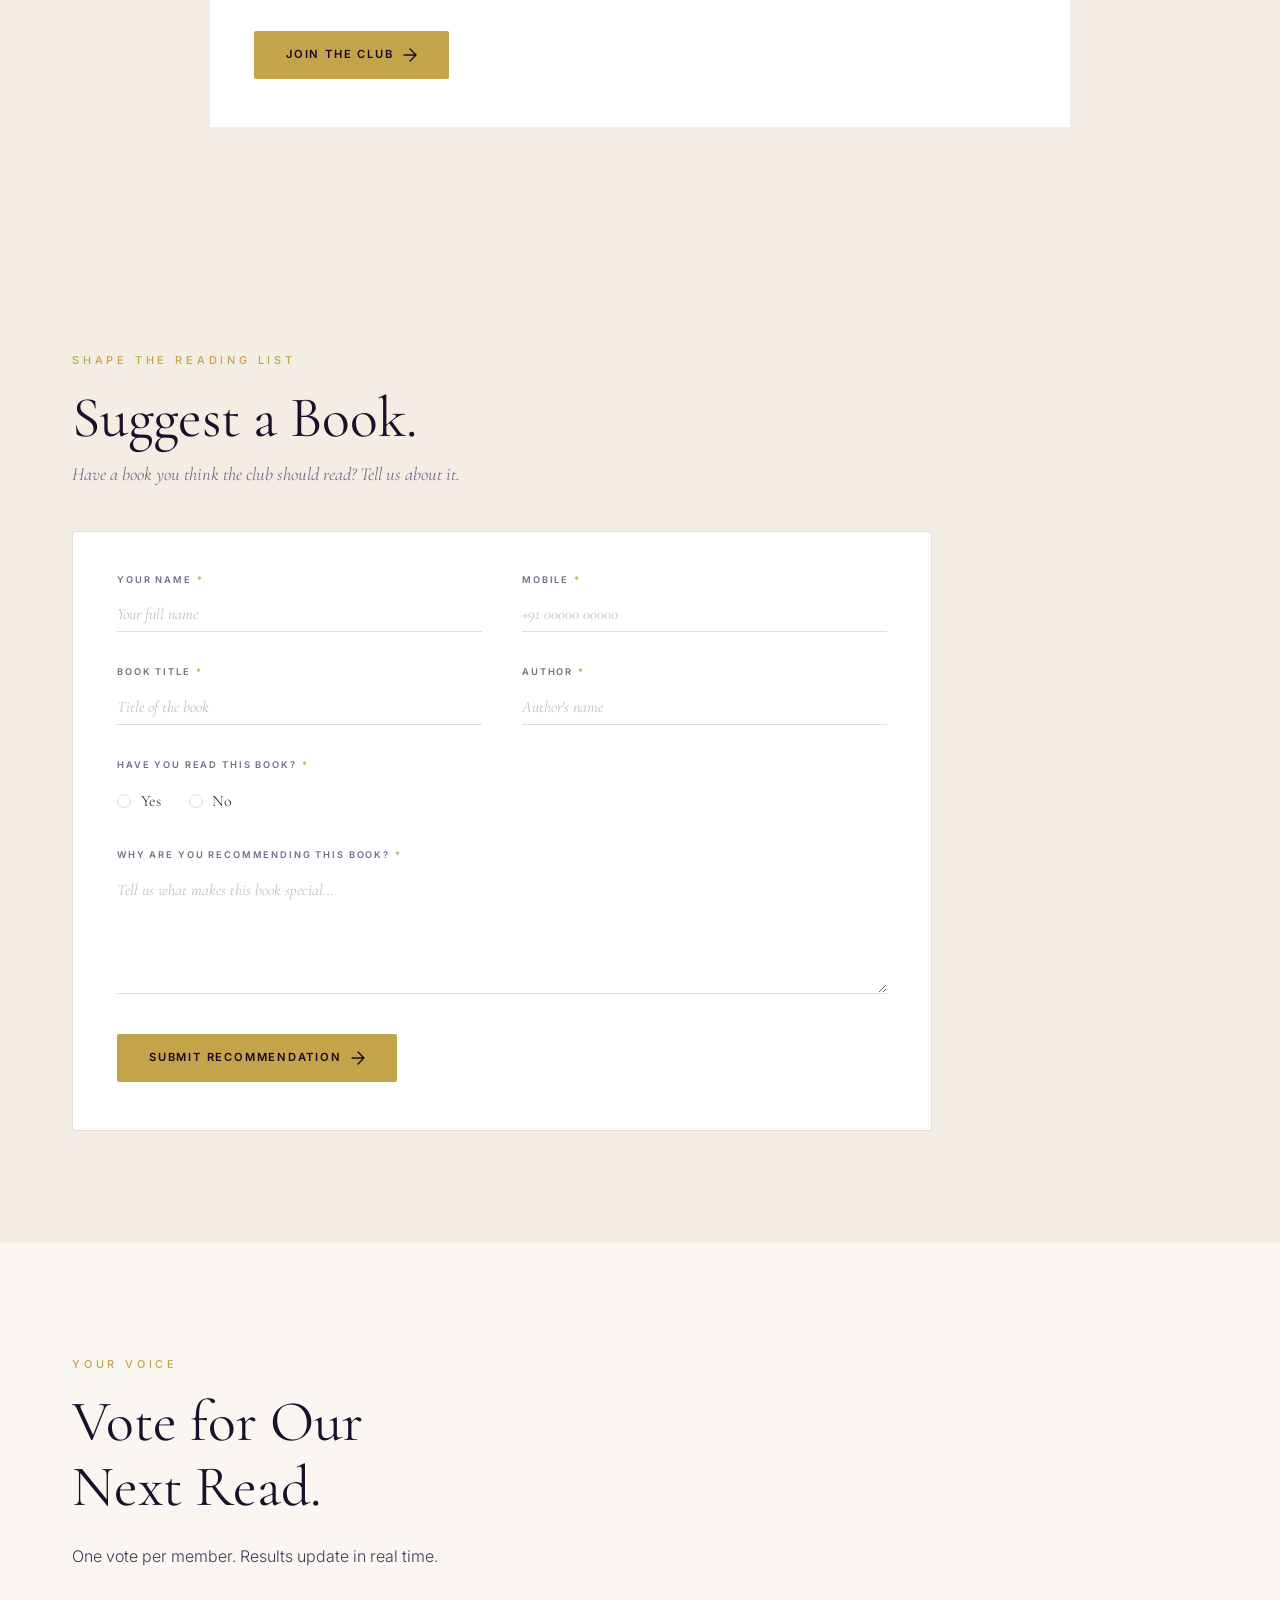
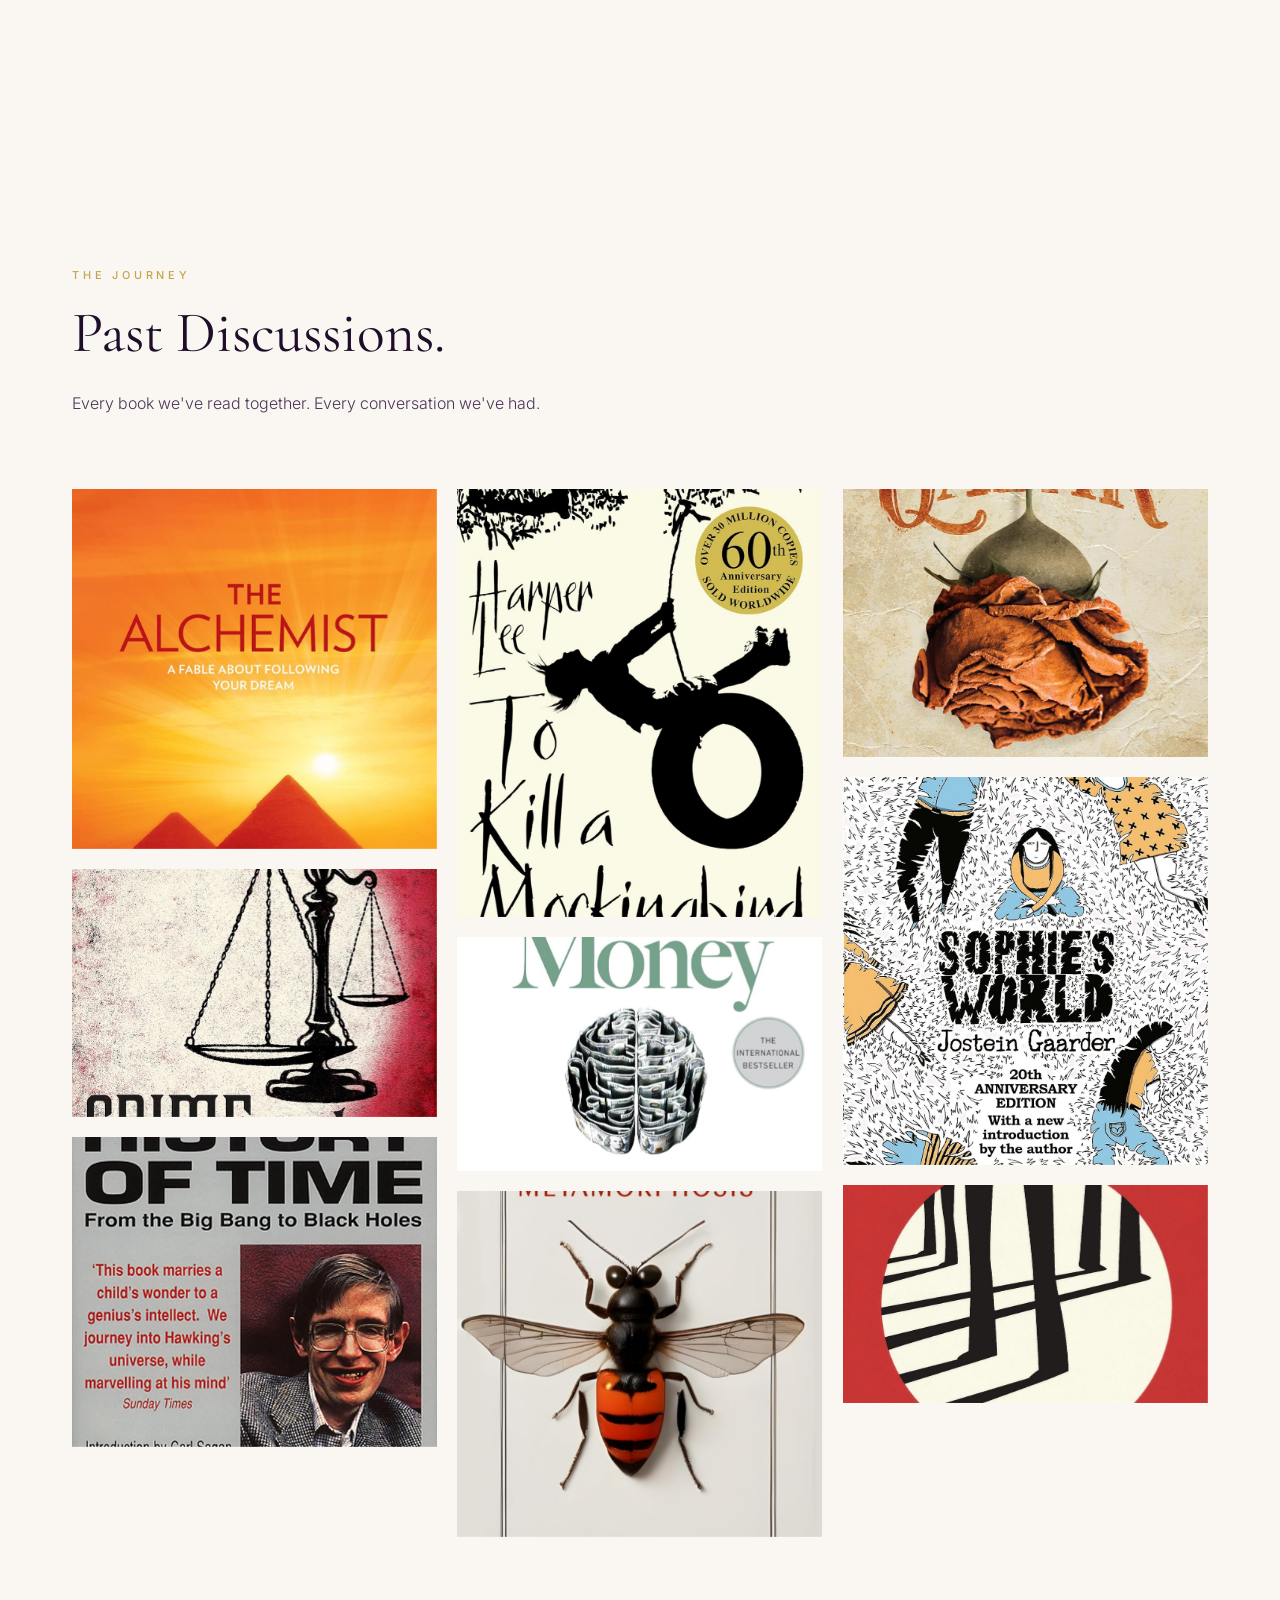
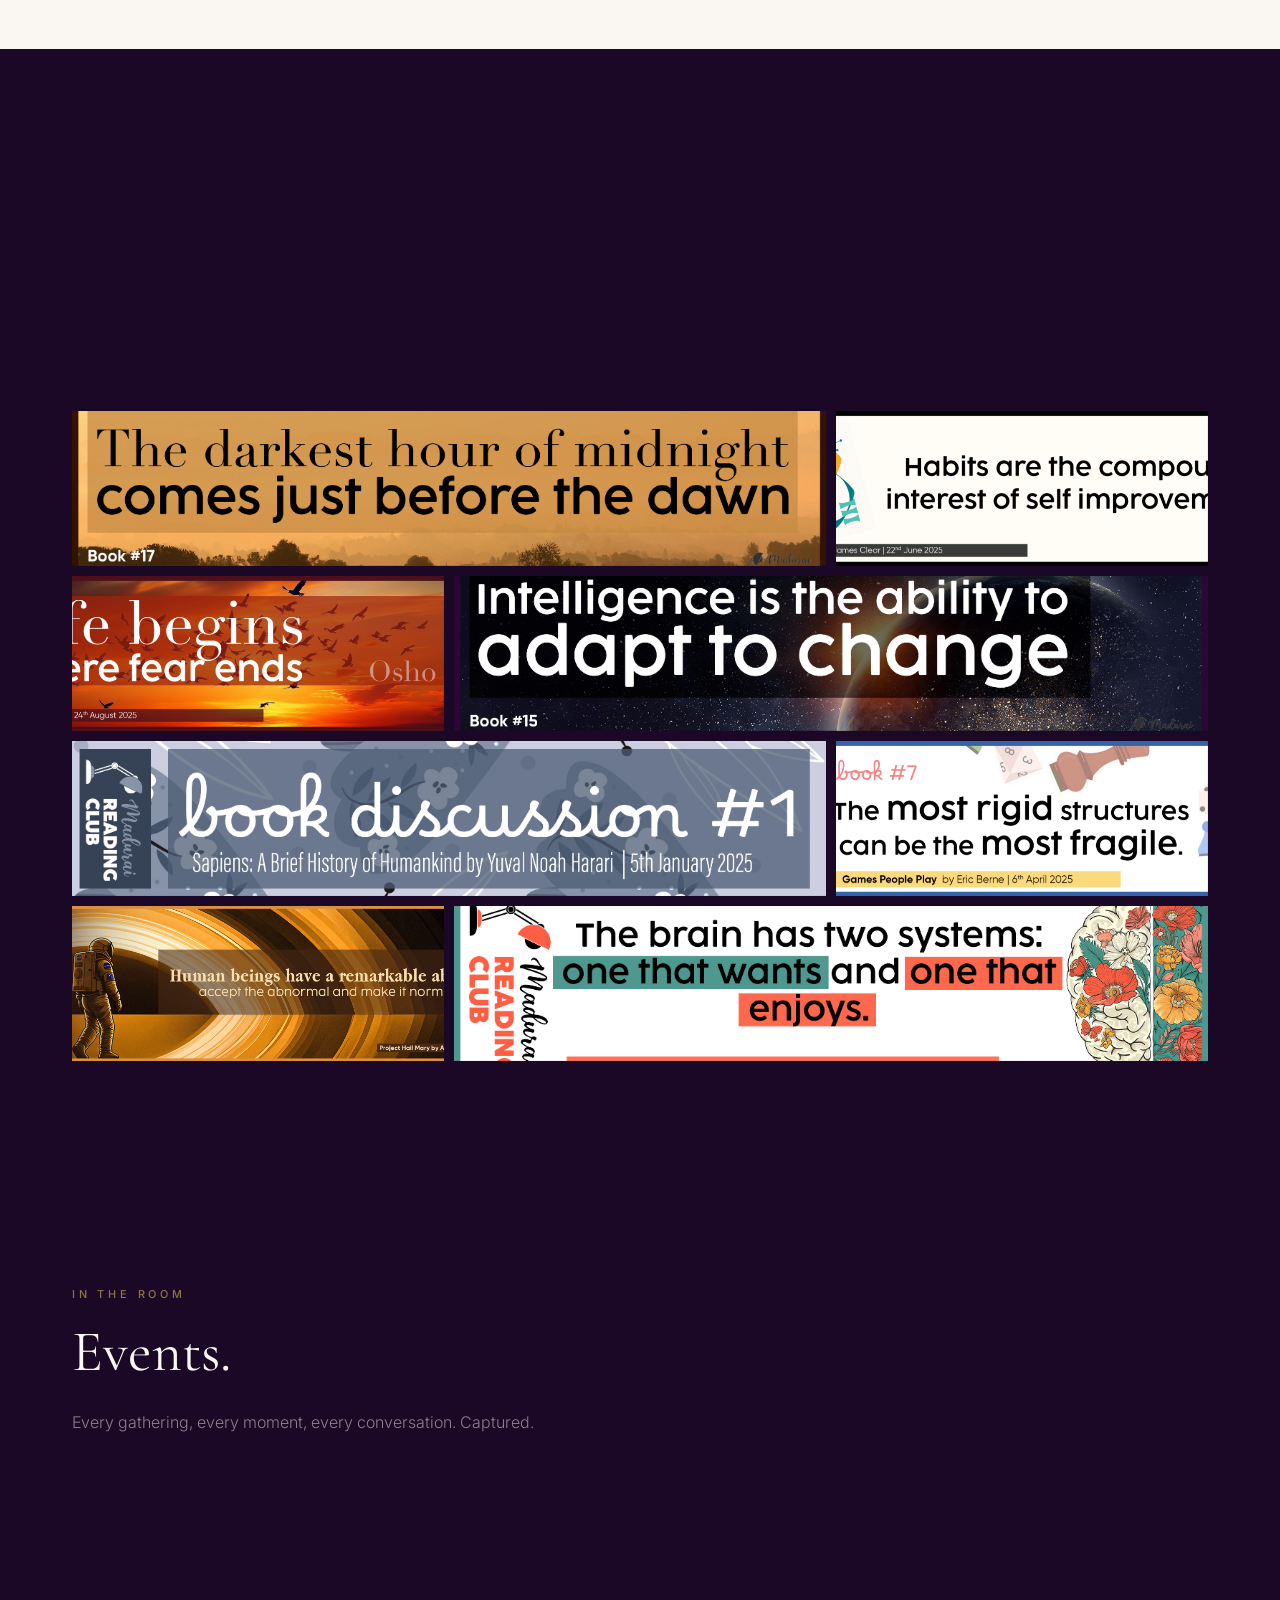
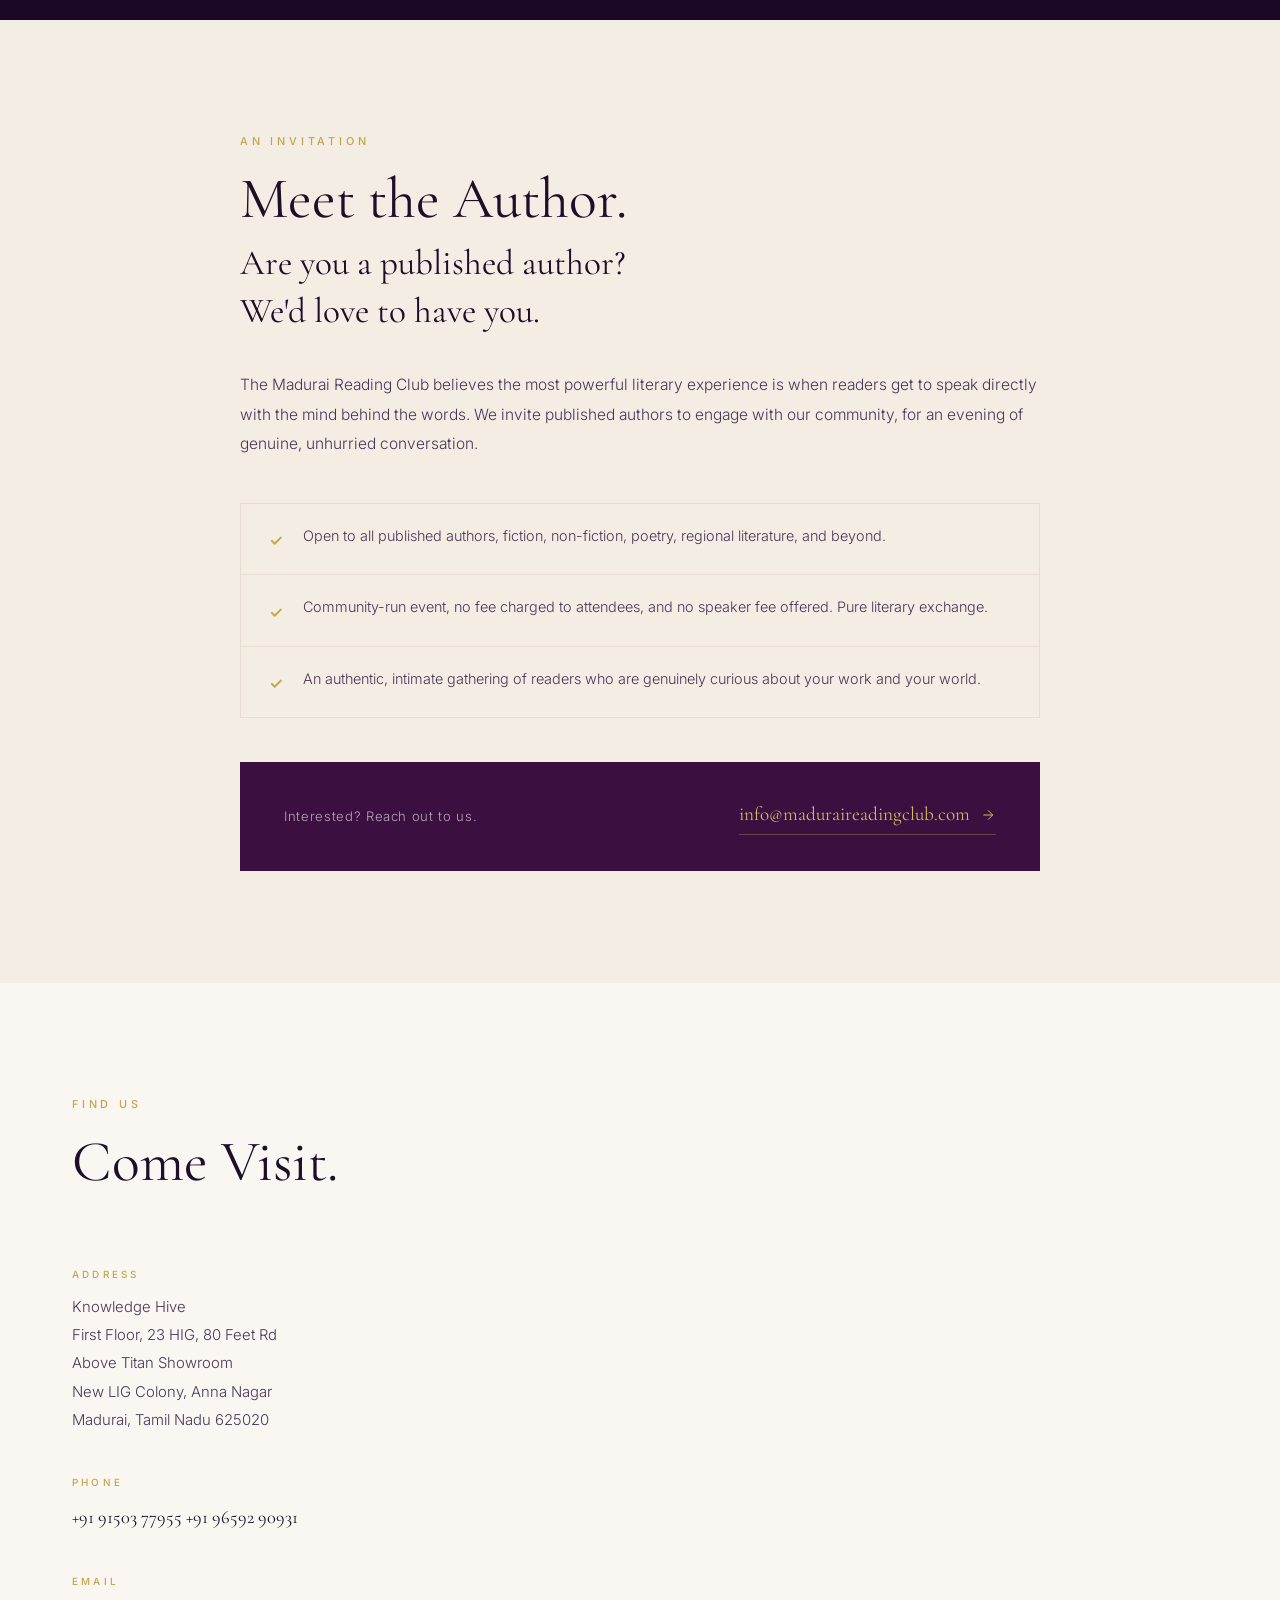
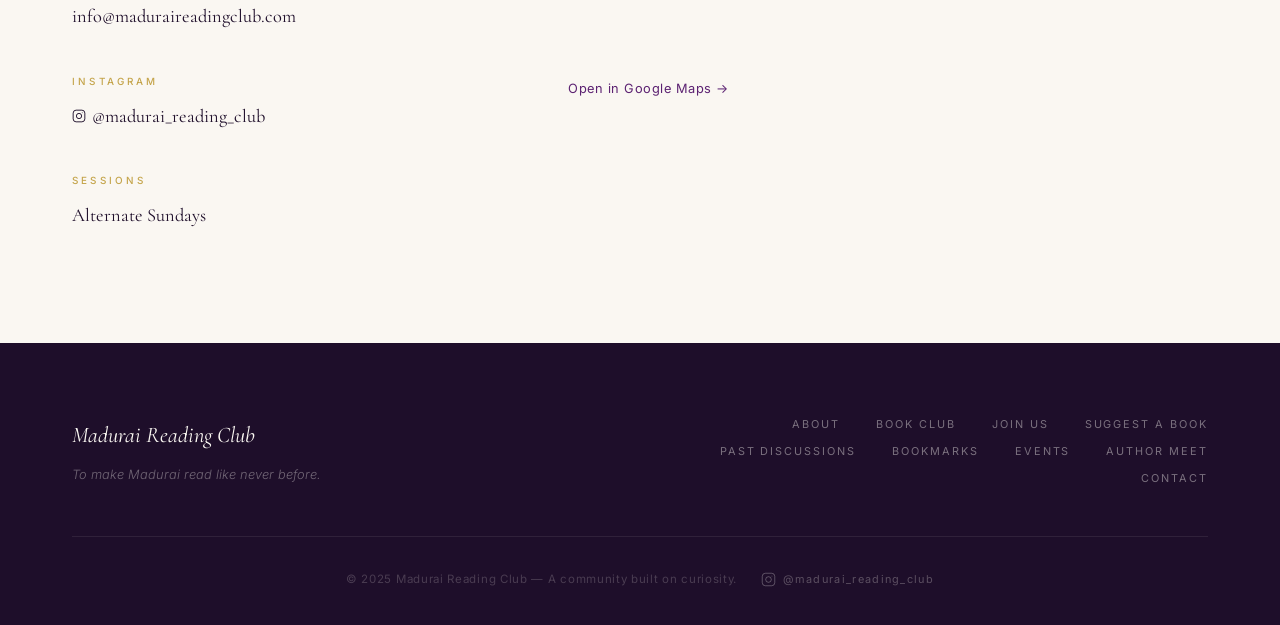
==== commit 7df70a16: "Disable Spookfest page and remove nav link and flying bats Co-Authored-By: Claude Sonnet 5.5 <norepl" ====
--- a/index.html
+++ b/index.html
@@ -39,9 +39,6 @@
         <span class="nav-logo-line1">Madurai</span>
         <span class="nav-logo-line2">Reading Club</span>
       </a>
-
-      <!-- Spookfest pill (mobile only: keeps it out of the collapsed menu) -->
-      <span class="nav-spook-m"><a href="spookfest.html" class="nav-link-spook-m">Spookfest</a><span class="bats" aria-hidden="true"><span class="bat" style="--sx:-640px;--sy:380px;--d:0s;--sc:1"></span><span class="bat" style="--sx:-480px;--sy:520px;--d:1.1s;--sc:0.8"></span><span class="bat" style="--sx:-780px;--sy:300px;--d:2.2s;--sc:1.15"></span><span class="bat" style="--sx:-360px;--sy:440px;--d:3.4s;--sc:0.7"></span><span class="bat" style="--sx:-560px;--sy:620px;--d:4.6s;--sc:0.9"></span></span></span>
 
       <!-- Hamburger (mobile) -->
       <button class="nav-toggle" id="navToggle" aria-label="Open menu" aria-expanded="false">
@@ -101,7 +98,6 @@
 
         <li><a href="#contact" class="nav-link">Contact</a></li>
         <li><a href="shop.html" class="nav-link">Shop</a></li>
-        <li class="nav-spook"><a href="spookfest.html" class="nav-link nav-link-spook">Spookfest</a><span class="bats" aria-hidden="true"><span class="bat" style="--sx:-640px;--sy:380px;--d:0s;--sc:1"></span><span class="bat" style="--sx:-480px;--sy:520px;--d:1.1s;--sc:0.8"></span><span class="bat" style="--sx:-780px;--sy:300px;--d:2.2s;--sc:1.15"></span><span class="bat" style="--sx:-360px;--sy:440px;--d:3.4s;--sc:0.7"></span><span class="bat" style="--sx:-560px;--sy:620px;--d:4.6s;--sc:0.9"></span></span></li>
         <li><a href="https://pages.maduraireadingclub.com" class="nav-link nav-link-pages">Pages</a></li>
 
       </ul>
--- a/styles.css
+++ b/styles.css
@@ -2534,64 +2534,3 @@
     filter: none;
   }
 }
-
-/* ─── SPOOKFEST NAV: halloween glow + bats flying to the link ── */
-.nav-link-spook {
-  color: #FFA94D !important;
-  font-weight: 500;
-  animation: spookGlow 3.4s ease-in-out infinite;
-}
-.nav-link-spook::after { background: #FF7A1A; }
-.nav.scrolled .nav-link-spook { color: #C2570C !important; animation-name: spookGlowLight; }
-
-@keyframes spookGlow {
-  0%, 100% { text-shadow: 0 0 6px rgba(255,122,26,.55), 0 0 14px rgba(255,122,26,.3); }
-  50%      { text-shadow: 0 0 10px rgba(255,150,50,.95), 0 0 26px rgba(255,100,10,.6), 0 0 44px rgba(150,60,200,.45); }
-}
-@keyframes spookGlowLight {
-  0%, 100% { text-shadow: 0 0 4px rgba(255,122,26,.3); }
-  50%      { text-shadow: 0 0 10px rgba(255,122,26,.65), 0 0 18px rgba(255,122,26,.3); }
-}
-
-.nav-spook { position: relative; }
-.bats { position: absolute; left: 50%; top: 50%; width: 0; height: 0; pointer-events: none; z-index: 5; }
-.bat {
-  --bat: url("data:image/svg+xml,%3Csvg xmlns='http://www.w3.org/2000/svg' viewBox='0 0 24 12'%3E%3Cpath d='M12 3 13.2 1.2 14 3.4Q17 2.4 20 3 23 3.6 24 6 21.5 5 19.8 6.2 18.6 5.2 17 6.2 15 7.2 14 9L12 11 10 9Q9 7.2 7 6.2 5.4 5.2 4.2 6.2 2.5 5 0 6 1 3.6 4 3 7 2.4 10 3.4L10.8 1.2Z'/%3E%3C/svg%3E");
-  position: absolute; left: -17px; top: -9px; width: 34px; height: 17px; opacity: 0;
-  background: #FFB866;
-  -webkit-mask: var(--bat) center / contain no-repeat; mask: var(--bat) center / contain no-repeat;
-  filter: drop-shadow(0 0 4px rgba(255,122,26,.9));
-  animation: batFly 9s cubic-bezier(.45,.05,.35,1) var(--d) infinite, batFlap .22s ease-in-out var(--d) infinite alternate;
-}
-.nav.scrolled .bat { background: #2A0D3A; filter: drop-shadow(0 0 3px rgba(255,122,26,.6)); }
-
-@keyframes batFly {
-  0%   { opacity: 0; transform: translate(calc(var(--sx) * var(--k, 1)), calc(var(--sy) * var(--k, 1))) scale(var(--sc)); }
-  6%   { opacity: .95; }
-  30%  { transform: translate(calc(calc(var(--sx) * var(--k, 1)) * .62), calc(calc(var(--sy) * var(--k, 1)) * .25)) scale(var(--sc)); }
-  52%  { transform: translate(calc(calc(var(--sx) * var(--k, 1)) * .3),  calc(calc(var(--sy) * var(--k, 1)) * .5))  scale(var(--sc)); }
-  70%  { opacity: .95; transform: translate(calc(calc(var(--sx) * var(--k, 1)) * .08), calc(calc(var(--sy) * var(--k, 1)) * .1)) scale(calc(var(--sc) * .85)); }
-  80%  { opacity: 0; transform: translate(0, 4px) scale(calc(var(--sc) * .4)); }
-  100% { opacity: 0; transform: translate(0, 4px) scale(calc(var(--sc) * .4)); }
-}
-@keyframes batFlap { from { scale: 1 1; } to { scale: 1 .6; } }
-
-/* Mobile: the menu item hides; a pill beside the hamburger takes over */
-.nav-spook-m { display: none; }
-@media (max-width: 768px) {
-  .nav-spook { display: none; }
-  .nav-spook-m { display: block; position: relative; margin-left: auto; margin-right: .6rem; }
-  .nav-link-spook-m {
-    display: inline-block; padding: .5rem .85rem; border: 1px solid rgba(255,150,50,.6); border-radius: 999px;
-    font-size: .62rem; font-weight: 500; letter-spacing: .16em; text-transform: uppercase; color: #FFA94D;
-    animation: spookGlow 3.4s ease-in-out infinite, spookPill 3.4s ease-in-out infinite;
-  }
-  .nav.scrolled .nav-link-spook-m { color: #C2570C; border-color: rgba(194,87,12,.55); animation-name: spookGlowLight, spookPill; }
-  .nav-spook-m .bats { --k: .3; }
-}
-@keyframes spookPill { 0%,100% { box-shadow: 0 0 6px rgba(255,122,26,.25); } 50% { box-shadow: 0 0 16px rgba(255,122,26,.55); } }
-@media (prefers-reduced-motion: reduce) {
-  .bats { display: none; }
-  .nav-link-spook-m { animation: none; box-shadow: 0 0 10px rgba(255,122,26,.4); text-shadow: 0 0 8px rgba(255,122,26,.6); }
-  .nav-link-spook { animation: none; text-shadow: 0 0 10px rgba(255,122,26,.7); }
-}
